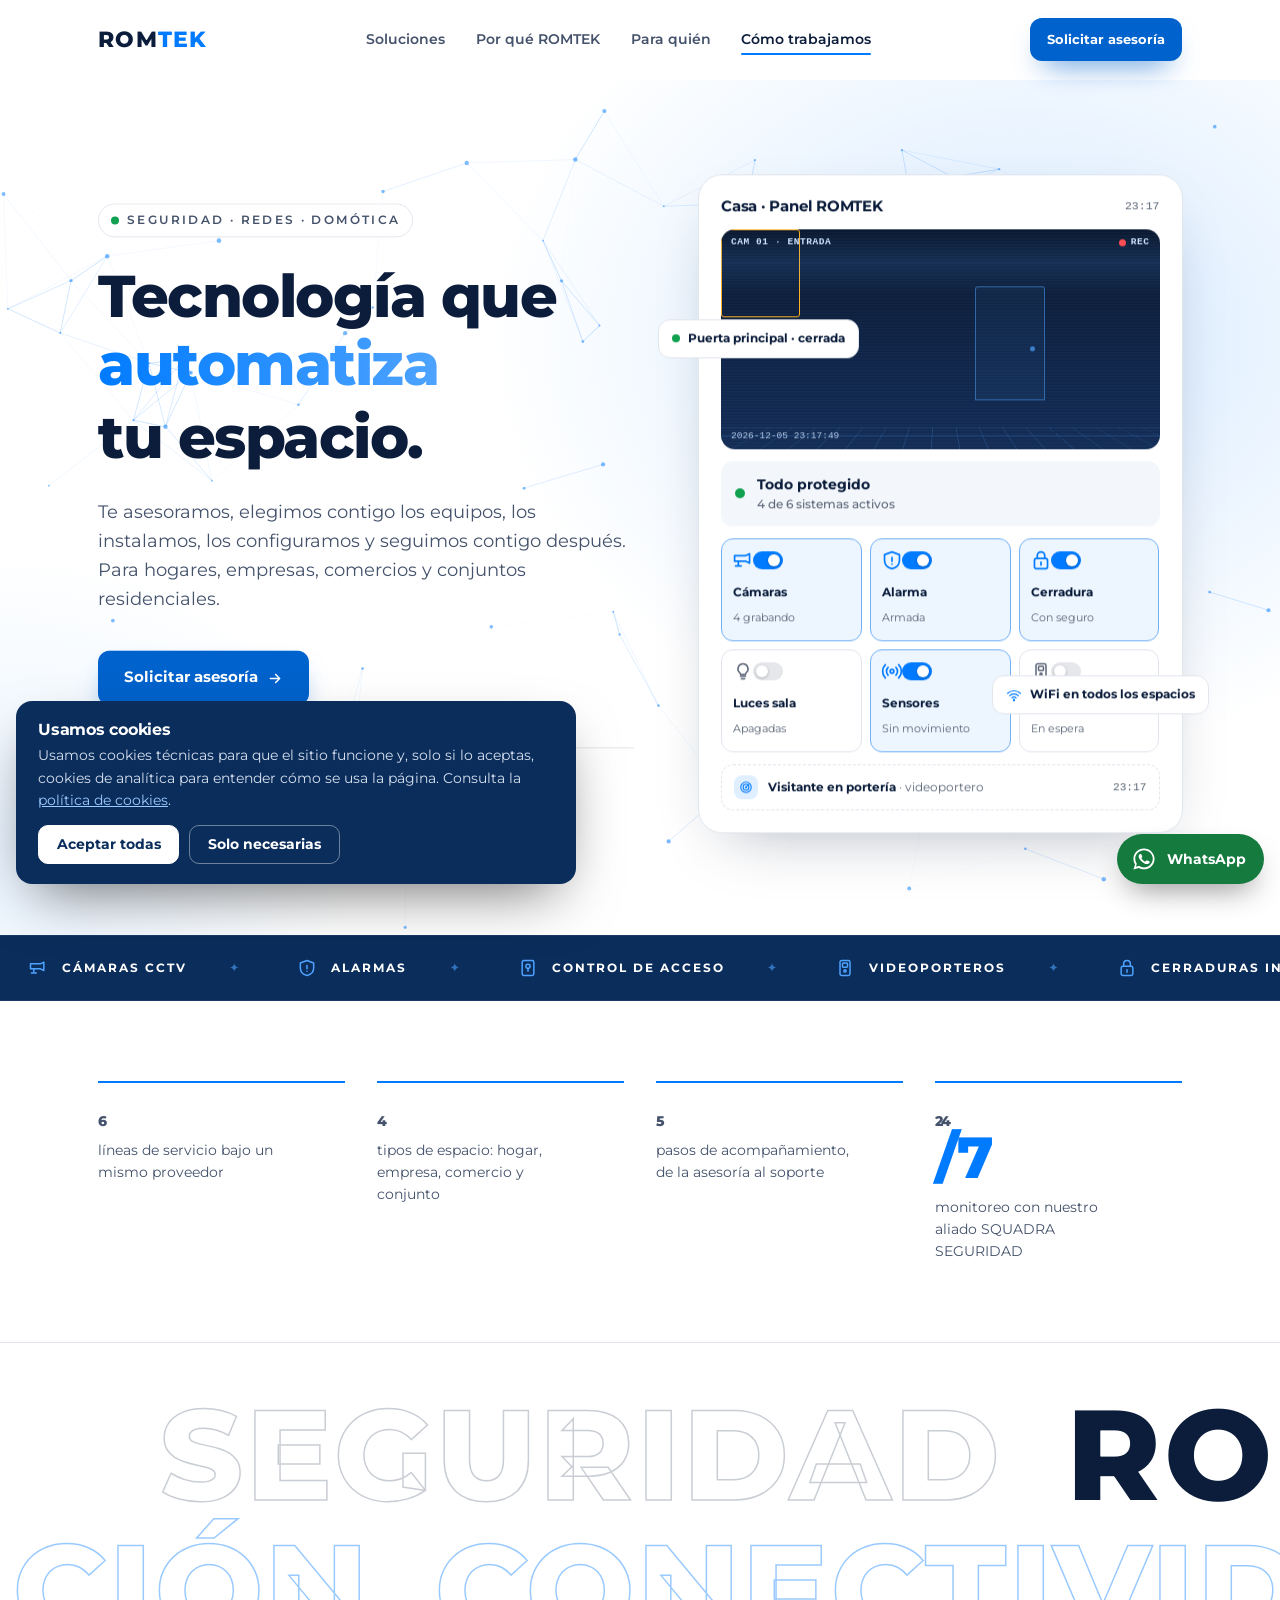
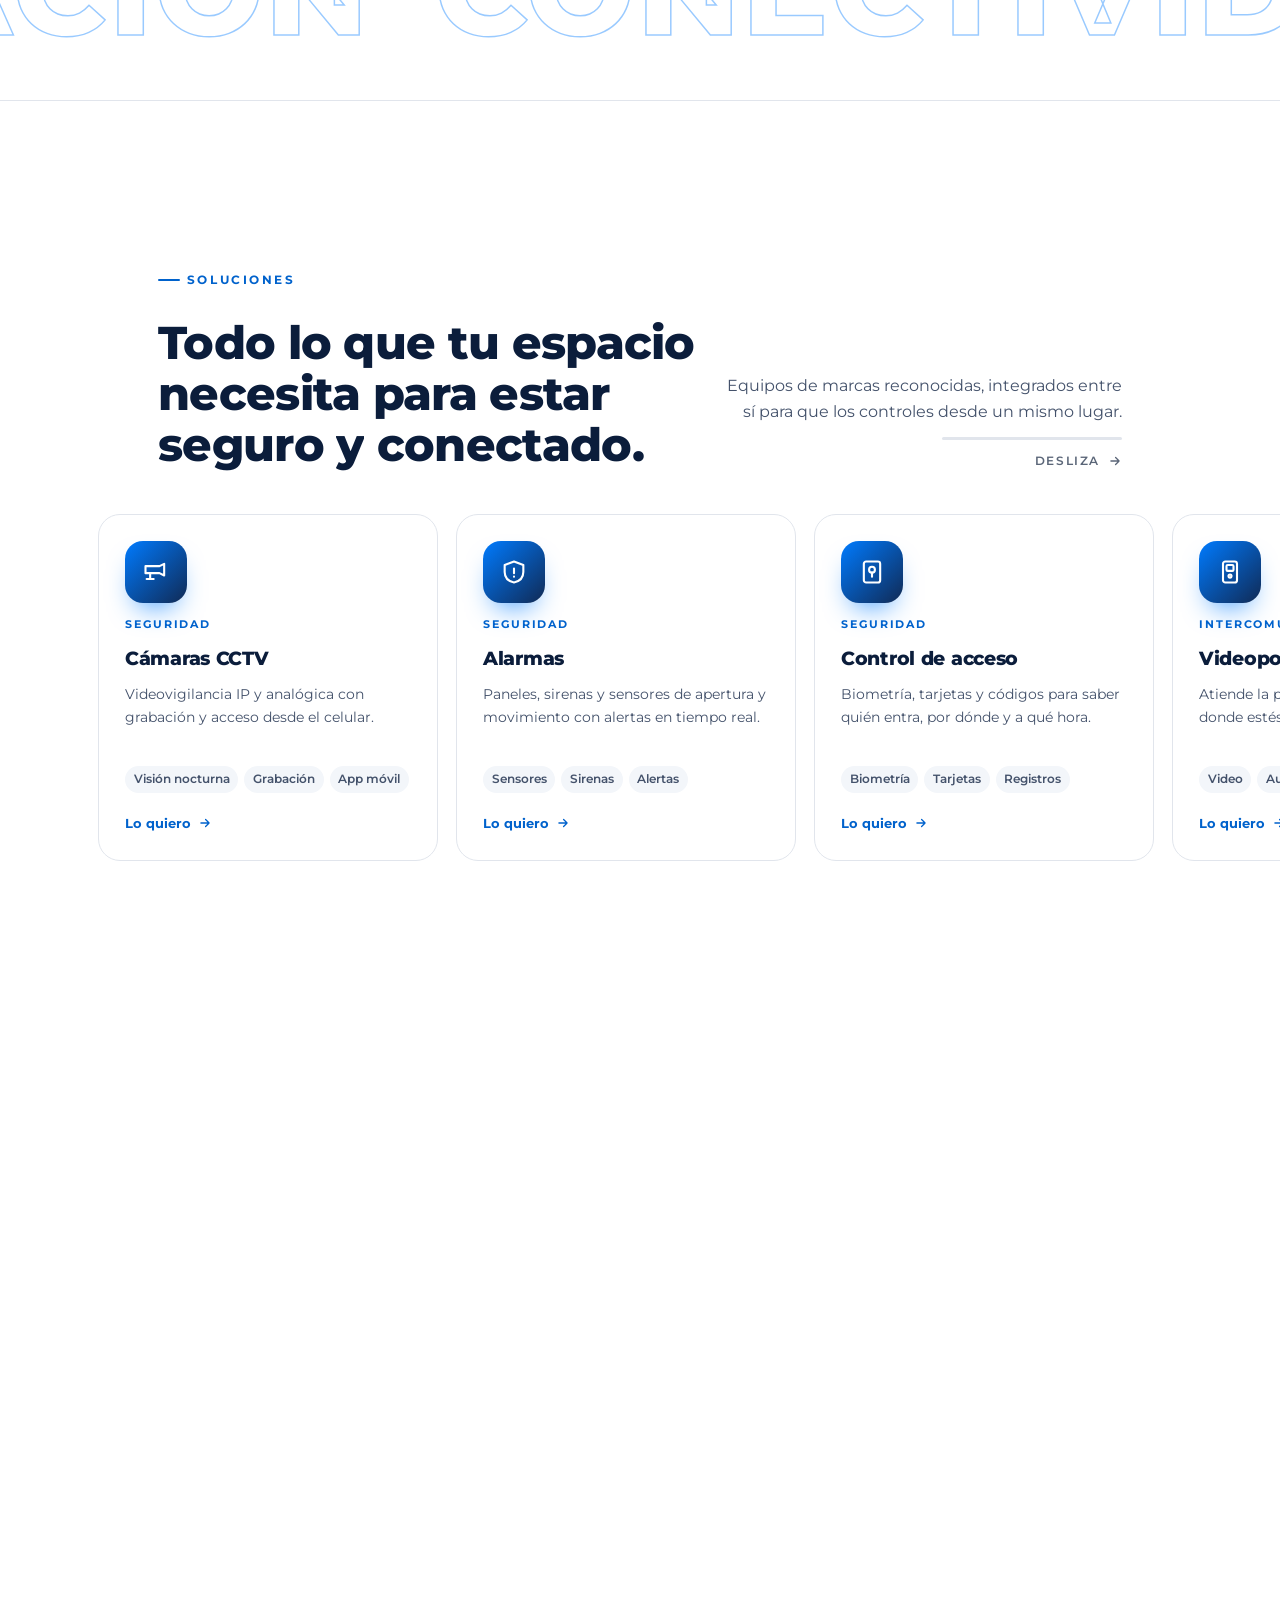
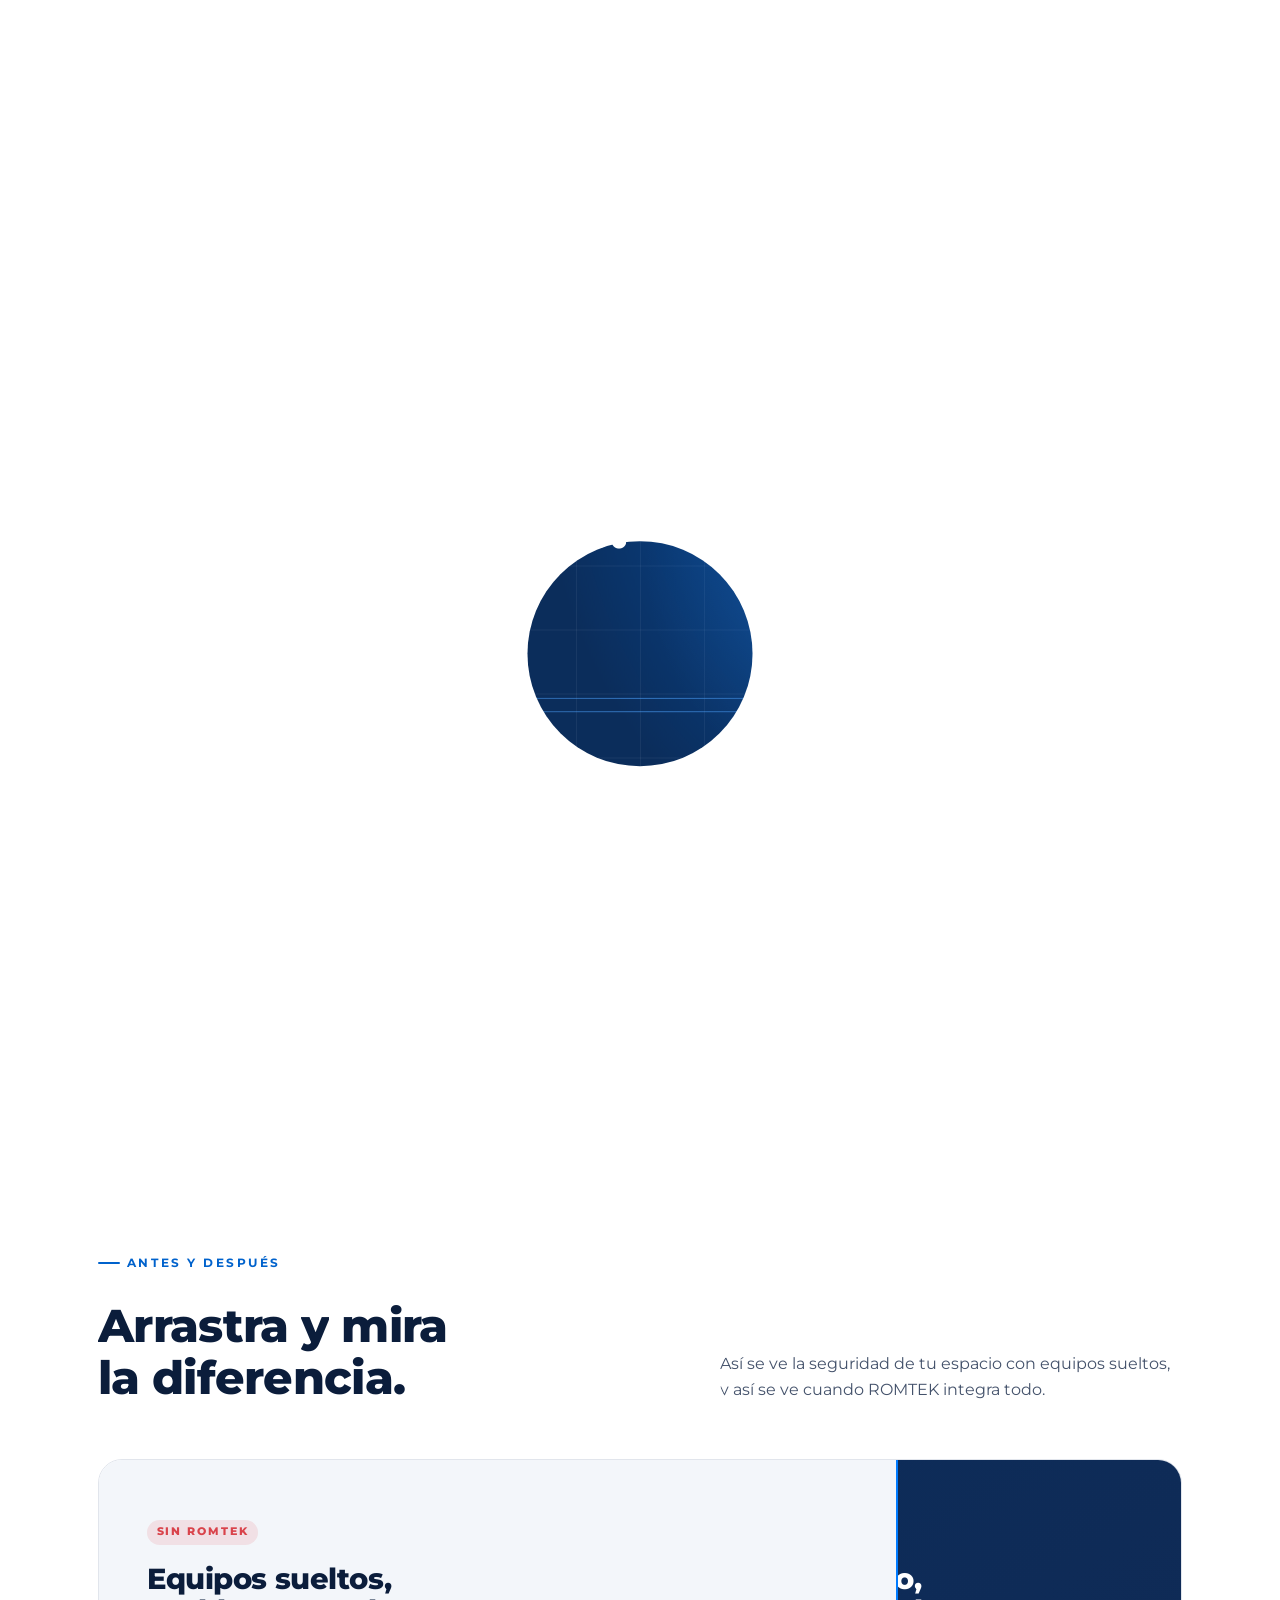
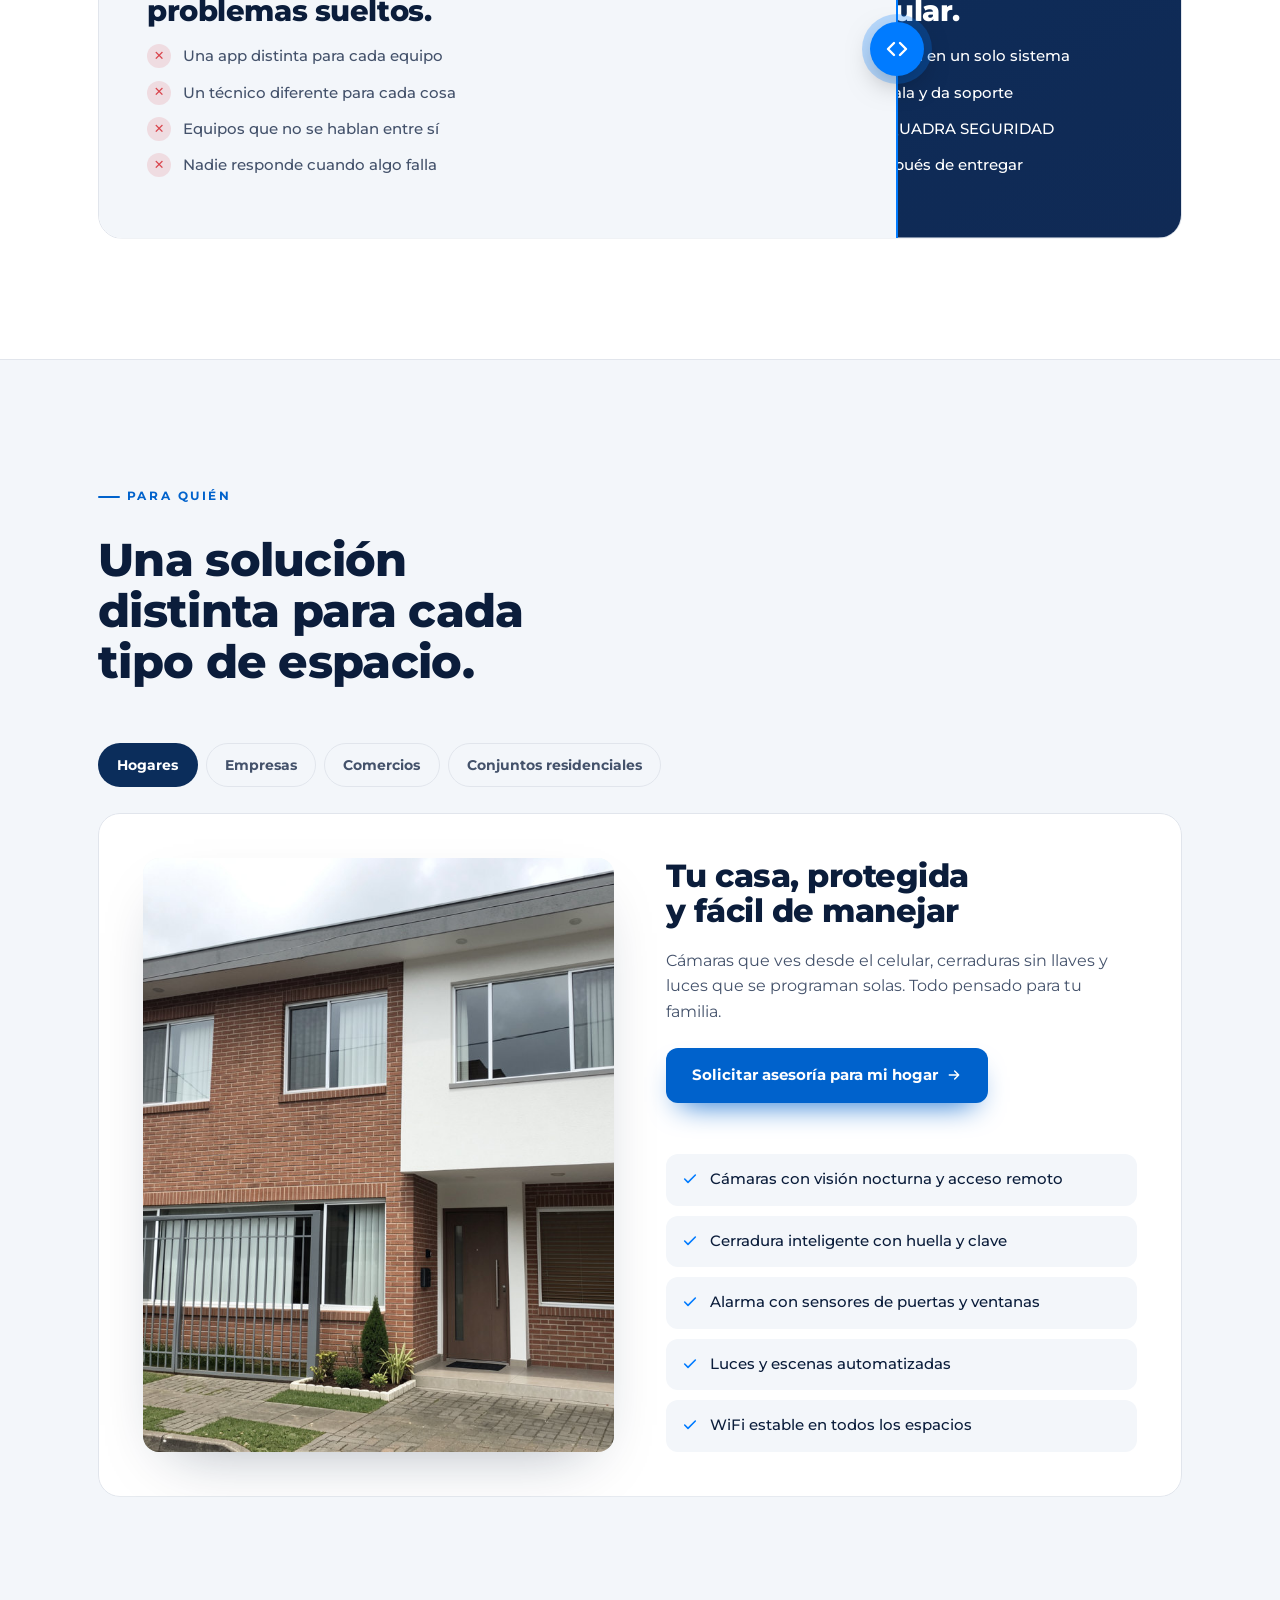
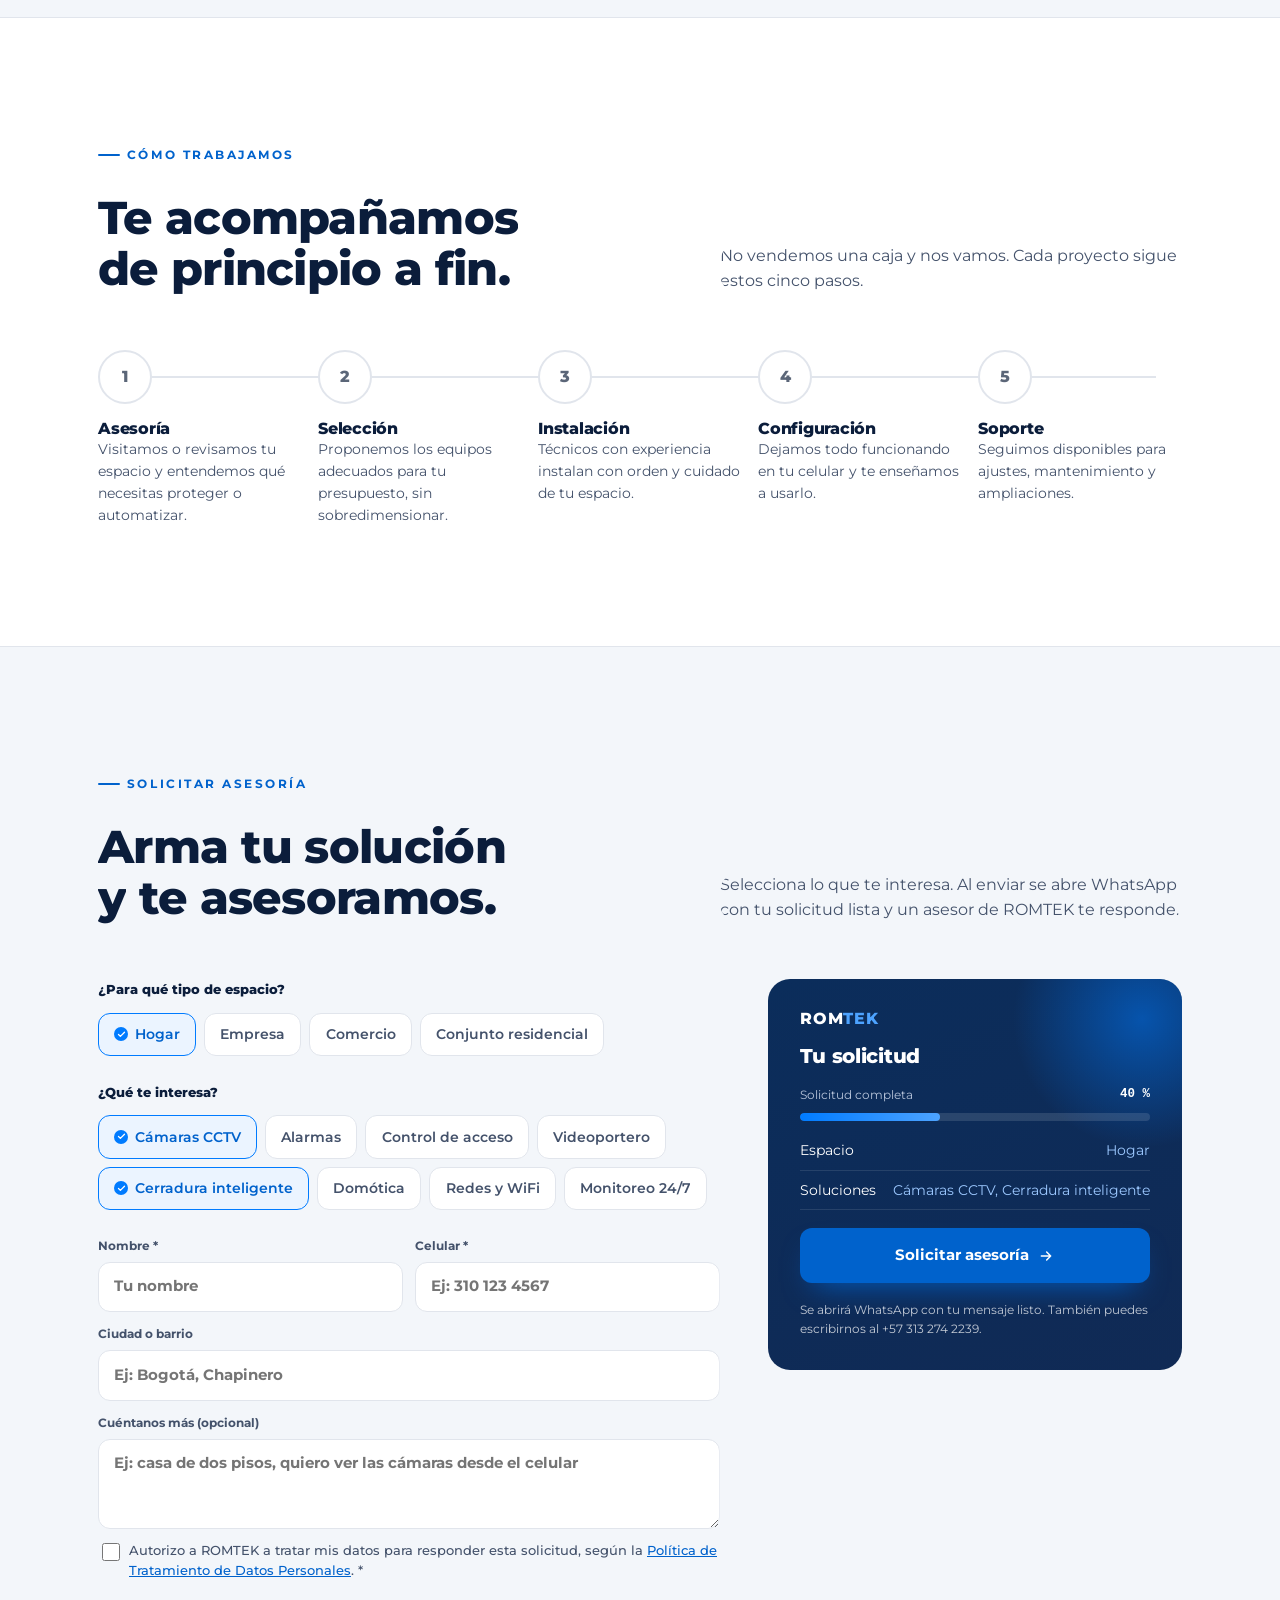
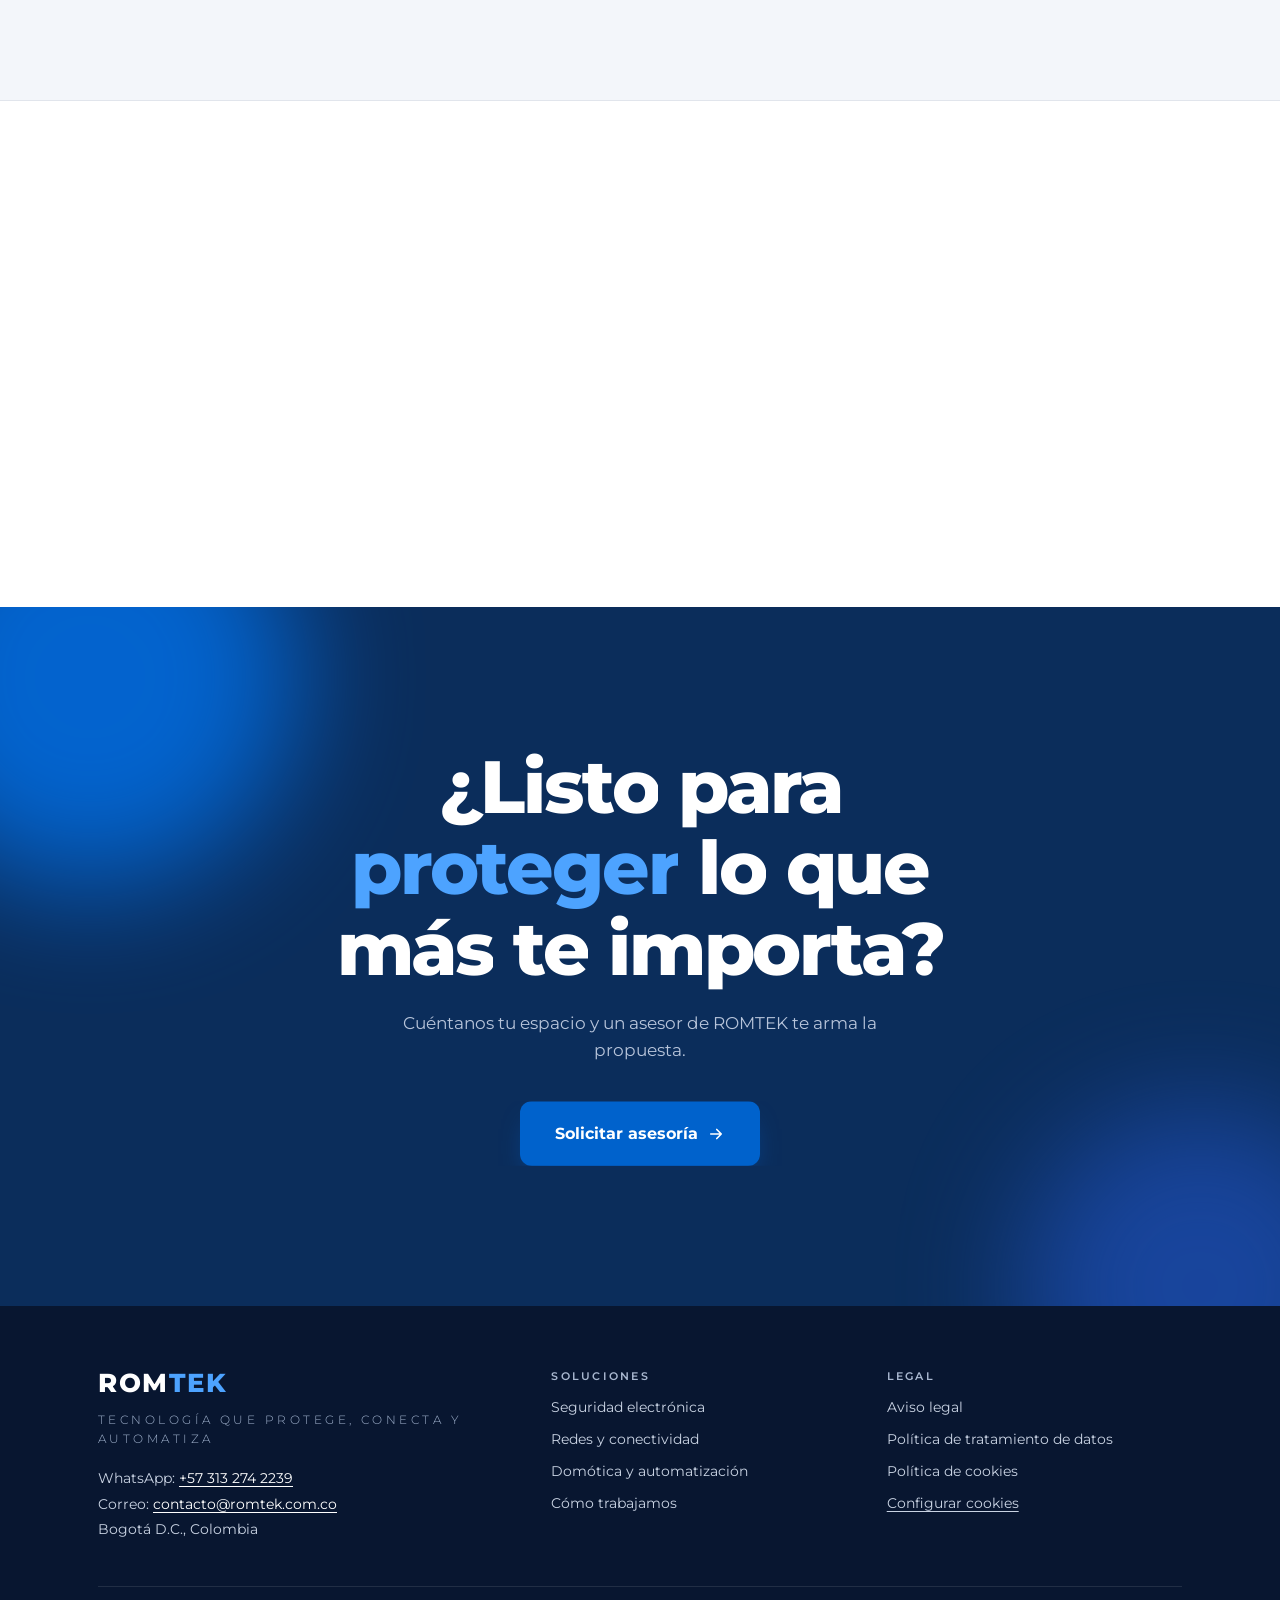
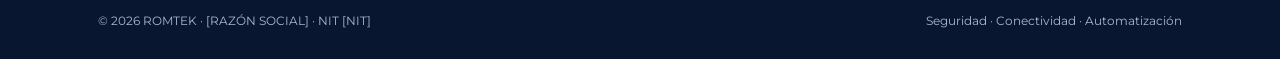
==== romtek-web/index.html @ 0bbd2778 "Corregir foto superpuesta al texto en la seccion Para quien" ====
<!DOCTYPE html>
<html lang="es-CO">
<head>
<meta charset="utf-8">
<meta name="viewport" content="width=device-width, initial-scale=1, viewport-fit=cover">
<title>ROMTEK | Seguridad electrónica, redes y domótica en Bogotá</title>
<meta name="description" content="Cámaras CCTV, alarmas, control de acceso, redes Wi-Fi y domótica para hogares, empresas y conjuntos. Asesoría, instalación y soporte. Solicita tu asesoría.">
<link rel="canonical" href="https://www.romtek.com.co/">
<meta name="robots" content="index, follow, max-image-preview:large">
<meta name="theme-color" content="#0B2D5B">
<meta property="og:type" content="website">
<meta property="og:site_name" content="ROMTEK">
<meta property="og:locale" content="es_CO">
<meta property="og:title" content="ROMTEK | Tecnología que protege y conecta">
<meta property="og:description" content="Seguridad electrónica, redes y domótica para hogares, empresas y conjuntos residenciales. Asesoría, instalación y soporte.">
<meta property="og:url" content="https://www.romtek.com.co/">
<meta property="og:image" content="https://www.romtek.com.co/assets/img/og-image.jpg">
<meta property="og:image:width" content="1200">
<meta property="og:image:height" content="630">
<meta property="og:image:alt" content="Logo de ROMTEK con el lema Tecnología que protege y conecta sobre fondo azul oscuro">
<meta name="twitter:card" content="summary_large_image">
<meta name="twitter:title" content="ROMTEK | Tecnología que protege y conecta">
<meta name="twitter:description" content="Seguridad electrónica, redes y domótica. Asesoría, instalación y soporte.">
<meta name="twitter:image" content="https://www.romtek.com.co/assets/img/og-image.jpg">
<link rel="icon" href="favicon.ico" sizes="32x32">
<link rel="icon" href="assets/img/favicon.svg" type="image/svg+xml">
<link rel="apple-touch-icon" href="assets/img/apple-touch-icon.png">
<link rel="manifest" href="site.webmanifest">
<link rel="preload" href="assets/fonts/montserrat-latin-800-normal.woff2" as="font" type="font/woff2" crossorigin>
<link rel="preload" href="assets/fonts/montserrat-latin-400-normal.woff2" as="font" type="font/woff2" crossorigin>
<link rel="stylesheet" href="assets/site.css">
<script type="application/ld+json">
{
 "@context": "https://schema.org",
 "@graph": [
  {
   "@type": "Organization",
   "@id": "https://www.romtek.com.co/#org",
   "name": "ROMTEK",
   "url": "https://www.romtek.com.co/",
   "logo": "https://www.romtek.com.co/assets/img/icon-512.png",
   "slogan": "Tecnología que protege y conecta",
   "email": "contacto@romtek.com.co",
   "telephone": "+573132742239",
   "sameAs": []
  },
  {
   "@type": "LocalBusiness",
   "@id": "https://www.romtek.com.co/#negocio",
   "name": "ROMTEK",
   "description": "Venta, instalación, configuración y mantenimiento de sistemas de seguridad electrónica, redes y domótica para hogares, comercios, empresas, oficinas y conjuntos residenciales.",
   "url": "https://www.romtek.com.co/",
   "image": "https://www.romtek.com.co/assets/img/og-image.jpg",
   "logo": "https://www.romtek.com.co/assets/img/icon-512.png",
   "telephone": "+573132742239",
   "email": "contacto@romtek.com.co",
   "priceRange": "$$",
   "address": {
    "@type": "PostalAddress",
    "addressLocality": "Bogotá",
    "addressRegion": "Bogotá D.C.",
    "addressCountry": "CO"
   },
   "areaServed": {
    "@type": "City",
    "name": "Bogotá"
   },
   "parentOrganization": {
    "@id": "https://www.romtek.com.co/#org"
   },
   "hasOfferCatalog": {
    "@type": "OfferCatalog",
    "name": "Servicios ROMTEK",
    "itemListElement": [
     {
      "@type": "Offer",
      "itemOffered": {
       "@type": "Service",
       "name": "Cámaras de seguridad CCTV"
      }
     },
     {
      "@type": "Offer",
      "itemOffered": {
       "@type": "Service",
       "name": "Alarmas"
      }
     },
     {
      "@type": "Offer",
      "itemOffered": {
       "@type": "Service",
       "name": "Control de acceso"
      }
     },
     {
      "@type": "Offer",
      "itemOffered": {
       "@type": "Service",
       "name": "Videoporteros y citofonía"
      }
     },
     {
      "@type": "Offer",
      "itemOffered": {
       "@type": "Service",
       "name": "Cerraduras inteligentes"
      }
     },
     {
      "@type": "Offer",
      "itemOffered": {
       "@type": "Service",
       "name": "Redes, cableado estructurado y Wi-Fi"
      }
     },
     {
      "@type": "Offer",
      "itemOffered": {
       "@type": "Service",
       "name": "Domótica y automatización"
      }
     },
     {
      "@type": "Offer",
      "itemOffered": {
       "@type": "Service",
       "name": "Mantenimiento y soporte técnico"
      }
     },
     {
      "@type": "Offer",
      "itemOffered": {
       "@type": "Service",
       "name": "Proyectos de integración"
      }
     },
     {
      "@type": "Offer",
      "itemOffered": {
       "@type": "Service",
       "name": "Monitoreo 24/7 (con SQUADRA SEGURIDAD)"
      }
     }
    ]
   }
  },
  {
   "@type": "WebSite",
   "@id": "https://www.romtek.com.co/#web",
   "url": "https://www.romtek.com.co/",
   "name": "ROMTEK",
   "inLanguage": "es-CO",
   "publisher": {
    "@id": "https://www.romtek.com.co/#org"
   }
  }
 ]
}
</script>
<style>
/* Layout: motion-led landing — dark "control room" moments (intro, cam feed, reveal circle, CTA) punctuating a clean light page */
:root{
  color-scheme:light;
  --navy:#0B2D5B;
  --blue-ui:#0062CC;
  --blue-text:#0062CC;
  --navy-2:#102A55;
  --blue:#007BFF;
  --blue-deep:#0062CC;
  --sky:#4DA3FF;
  --mist:#E5E7EB;
  --bg:#FFFFFF;
  --bg-2:#F3F6FA;
  --surface:#FFFFFF;
  --ink:#0B1D3B;
  --ink-2:#44526B;
  --ink-3:#5B6678;
  --line:#E1E5EC;
  --wordmark:#0B1D3B;
  --on-blue:#FFFFFF;
  --on-navy:#FFFFFF;
  --on-navy-2:#B7C4DA;
  --ok:#12A150;
  --bad:#D9434B;
  --shadow:0 24px 60px -30px rgba(11,29,59,.38);
  --r:16px;
  --maxw:1180px;
  --ease:cubic-bezier(.2,.8,.2,1);
  --spring:cubic-bezier(.34,1.56,.64,1);
  --f-display:'Montserrat',system-ui,-apple-system,'Segoe UI',sans-serif;
  --f-mono:ui-monospace,'SFMono-Regular','Cascadia Mono','Roboto Mono',Menlo,Consolas,monospace;
}
@media (prefers-color-scheme: dark){
  :root:not([data-theme="light"]){
    color-scheme:dark;
    --bg:#06122A; --bg-2:#0A1B3A; --surface:#0E2347;
    --ink:#EEF2F8; --ink-2:#B3BFD3; --ink-3:#7E8CA6;
    --line:#1C3259; --wordmark:#FFFFFF; --blue:#2E91FF; --mist:#22385F; --blue-text:#5AAEFF;
    --shadow:0 24px 60px -30px rgba(0,0,0,.75);
  }
}
:root[data-theme="dark"]{
  color-scheme:dark;
  --bg:#06122A; --bg-2:#0A1B3A; --surface:#0E2347;
  --ink:#EEF2F8; --ink-2:#B3BFD3; --ink-3:#7E8CA6;
  --line:#1C3259; --wordmark:#FFFFFF; --blue:#2E91FF; --mist:#22385F; --blue-text:#5AAEFF;
  --shadow:0 24px 60px -30px rgba(0,0,0,.75);
}
*,*::before,*::after{box-sizing:border-box}
html{scroll-behavior:smooth}
main{overflow-x:clip}
body{margin:0;background:var(--bg);color:var(--ink);font-family:var(--f-display);font-size:16px;line-height:1.6;-webkit-font-smoothing:antialiased;overflow-x:hidden}
h1,h2,h3,h4{margin:0;line-height:1.1;text-wrap:balance;letter-spacing:-.015em}
p{margin:0}
a{color:inherit;text-decoration:none}
button,input,select,textarea{font:inherit;color:inherit}
.wrap{max-width:var(--maxw);margin:0 auto;padding-inline:clamp(16px,5vw,48px)}
.mono{font-family:var(--f-mono);font-variant-numeric:tabular-nums}
.label{display:inline-flex;align-items:center;gap:.6em;font-size:.72rem;font-weight:700;letter-spacing:.22em;text-transform:uppercase;color:var(--blue-text)}
.label::before{content:"";width:22px;height:2px;background:currentColor;border-radius:2px}
a:focus-visible,button:focus-visible,input:focus-visible,select:focus-visible,textarea:focus-visible{outline:2px solid var(--blue);outline-offset:3px;border-radius:6px}

/* ---------- intro curtain ---------- */
.intro{position:fixed;inset:0;z-index:100;background:var(--navy);display:grid;place-items:center;pointer-events:none;animation:introOut .7s var(--ease) .55s forwards}
.intro .wm{font-size:clamp(2.6rem,9vw,5.5rem);color:#fff}
.intro .wm i{font-style:normal;display:inline-block;animation:letterIn .6s var(--spring) both}
.intro .wm b{color:var(--sky)}
.intro .bar{position:absolute;left:50%;top:calc(50% + clamp(40px,7vw,70px));width:min(220px,50vw);height:2px;background:rgba(255,255,255,.12);transform:translateX(-50%);overflow:hidden;border-radius:2px}
.intro .bar::after{content:"";position:absolute;inset:0;background:var(--sky);transform-origin:left;animation:load .5s var(--ease) both}
@keyframes letterIn{from{opacity:0;transform:translateY(60%) scale(.6)}to{opacity:1;transform:none}}
@keyframes load{from{transform:scaleX(0)}to{transform:scaleX(1)}}
@keyframes introOut{to{clip-path:inset(0 0 100% 0)}}
.intro{clip-path:inset(0 0 0 0)}

/* ---------- wordmark ---------- */
.wm{font-weight:800;letter-spacing:.06em;color:var(--wordmark);display:inline-flex;line-height:1}
.wm b{color:var(--blue);font-weight:800}

/* ---------- buttons ---------- */
.btn{position:relative;display:inline-flex;align-items:center;justify-content:center;gap:.6em;padding:1em 1.7em;border-radius:12px;font-weight:700;font-size:.92rem;border:1.5px solid transparent;cursor:pointer;transition:background .25s,border-color .25s,color .25s,box-shadow .3s;white-space:nowrap;overflow:hidden;isolation:isolate}
.btn-primary{background:var(--blue-ui);color:#fff;box-shadow:0 14px 30px -14px var(--blue-ui)}
.btn-primary::after{content:"";position:absolute;inset:-2px;z-index:-1;background:linear-gradient(115deg,transparent 30%,rgba(255,255,255,.45) 50%,transparent 70%);transform:translateX(-120%);animation:shine 3.6s var(--ease) 2s infinite}
.btn-primary:hover{background:#0052AD;box-shadow:0 20px 40px -14px var(--blue-ui)}
.btn-line{border-color:var(--line);color:var(--ink);background:var(--surface)}
.btn-line:hover{border-color:var(--blue);color:var(--blue)}
.btn svg{transition:transform .3s var(--ease)}
.btn:hover svg{transform:translateX(4px)}
@keyframes shine{0%{transform:translateX(-120%)}35%,100%{transform:translateX(120%)}}
.mag{transition:transform .35s var(--ease),background .25s,border-color .25s,color .25s,box-shadow .3s}

/* ---------- nav ---------- */
.progress{position:fixed;top:0;left:0;height:3px;width:100%;background:linear-gradient(90deg,var(--blue),var(--sky));transform-origin:left;transform:scaleX(0);z-index:60}
.nav{position:sticky;top:env(safe-area-inset-top,0px);z-index:50;background:color-mix(in srgb,var(--bg) 82%,transparent);backdrop-filter:blur(16px);-webkit-backdrop-filter:blur(16px);border-bottom:1px solid transparent;transition:border-color .3s,background .3s}
.nav.scrolled{border-bottom-color:var(--line)}
.nav .wrap{display:flex;align-items:center;justify-content:space-between;gap:20px;padding-block:18px;transition:padding .3s var(--ease)}
.nav.scrolled .wrap{padding-block:11px}
.nav .wm{font-size:1.35rem}
.nav ul{display:flex;gap:6px;list-style:none;margin:0;padding:0}
.nav ul a{position:relative;display:block;padding:.45em .9em;font-size:.86rem;font-weight:600;color:var(--ink-2);transition:color .2s}
.nav ul a::after{content:"";position:absolute;left:.9em;right:.9em;bottom:.15em;height:2px;border-radius:2px;background:var(--blue);transform:scaleX(0);transform-origin:left;transition:transform .35s var(--ease)}
.nav ul a:hover,.nav ul a.on{color:var(--ink)}
.nav ul a:hover::after,.nav ul a.on::after{transform:scaleX(1)}
.nav .btn{padding:.72em 1.2em;font-size:.84rem}

/* ---------- hero ---------- */
.hero{position:relative;padding-block:clamp(48px,8vw,100px) clamp(56px,8vw,96px);overflow:hidden;isolation:isolate}
.hero canvas{position:absolute;inset:0;width:100%;height:100%;z-index:-1;pointer-events:none}
.hero::after{content:"";position:absolute;inset:0;z-index:-1;background:radial-gradient(60% 70% at 80% 30%,color-mix(in srgb,var(--blue) 16%,transparent),transparent 70%),radial-gradient(40% 50% at 0% 90%,color-mix(in srgb,var(--sky) 12%,transparent),transparent 70%);pointer-events:none}
.hero .wrap{position:relative;display:grid;grid-template-columns:1.05fr .95fr;gap:clamp(32px,5vw,72px);align-items:center}
.hero-copy{min-width:0}
.hero .tag{display:inline-flex;align-items:center;gap:.7em;font-weight:600;font-size:.74rem;letter-spacing:.2em;text-transform:uppercase;color:var(--ink-2);padding:.55em 1em;border:1px solid var(--line);border-radius:99px;background:color-mix(in srgb,var(--surface) 70%,transparent)}
.hero .tag .live{width:8px;height:8px;border-radius:50%;background:var(--ok);box-shadow:0 0 0 0 color-mix(in srgb,var(--ok) 60%,transparent);animation:ping 1.8s infinite}
@keyframes ping{0%{box-shadow:0 0 0 0 color-mix(in srgb,var(--ok) 55%,transparent)}80%,100%{box-shadow:0 0 0 10px transparent}}
.hero h1{font-size:clamp(2.4rem,4.6vw,3.7rem);font-weight:900;margin-block:.45em .4em;letter-spacing:-.025em}
.hero h1 .ln{display:block;overflow:hidden;padding-bottom:.06em}
.hero h1 .ln > span{display:inline-block;animation:rise 1s var(--ease) both}
.hero h1 .ln:nth-child(1) > span{animation-delay:.65s}
.hero h1 .ln:nth-child(2) > span{animation-delay:.77s}
.hero h1 .ln:nth-child(3) > span{animation-delay:.89s}
.rot{display:inline-grid!important;overflow:hidden;vertical-align:bottom;padding-bottom:.08em}
.rot > span{grid-area:1/1;transform:translateY(110%);transition:transform .75s var(--ease);background:linear-gradient(90deg,var(--blue),var(--sky),var(--blue));background-size:200% 100%;-webkit-background-clip:text;background-clip:text;color:transparent;animation:grad 4s linear infinite}
.rot > span.on{transform:none}
.rot > span.out{transform:translateY(-110%)}
.rot > span.reset{transition:none}
@keyframes grad{to{background-position:-200% 0}}
.lede{font-size:clamp(1rem,1.5vw,1.14rem);color:var(--ink-2);max-width:48ch;margin-bottom:2em}
.actions{display:flex;flex-wrap:wrap;gap:12px}
.facts{display:flex;flex-wrap:wrap;gap:clamp(20px,3.5vw,44px);margin-top:2.6em;padding-top:1.6em;border-top:1px solid var(--line)}
.facts div{display:flex;flex-direction:column;gap:2px}
.facts strong{font-size:1.02rem;font-weight:700}
.facts span{font-size:.78rem;color:var(--ink-3)}
.hero .tag,.hero .lede,.hero .actions,.hero .facts{animation:fade 1s var(--ease) both}
.hero .tag{animation-delay:.55s}.hero .lede{animation-delay:1s}.hero .actions{animation-delay:1.1s}.hero .facts{animation-delay:1.2s}
@keyframes rise{from{transform:translateY(105%)}to{transform:none}}
@keyframes fade{from{opacity:0;transform:translateY(16px)}to{opacity:1;transform:none}}

/* ---------- control panel ---------- */
.panel-wrap{position:relative;perspective:1200px;animation:panelIn 1.1s var(--ease) .85s both;min-width:0}
@keyframes panelIn{from{opacity:0;transform:translateY(40px) rotateX(14deg) scale(.96)}to{opacity:1;transform:none}}
.panel{background:var(--surface);border:1px solid var(--line);border-radius:24px;box-shadow:var(--shadow);padding:clamp(16px,2.2vw,22px);transform-style:preserve-3d;transition:transform .2s linear}
.panel-head{display:flex;justify-content:space-between;align-items:center;margin-bottom:14px;gap:12px}
.panel-head h3{font-size:.92rem;font-weight:700}
.panel-head .mono{font-size:.72rem;color:var(--ink-3)}
.cam{position:relative;aspect-ratio:16/8;max-width:100%;border-radius:14px;overflow:hidden;background:linear-gradient(180deg,#0A1830 0%,#0F2447 55%,#132d57 100%);margin-bottom:12px;isolation:isolate}
.cam .floor{position:absolute;left:-30%;right:-30%;bottom:-10%;height:62%;background-image:linear-gradient(rgba(77,163,255,.22) 1px,transparent 1px),linear-gradient(90deg,rgba(77,163,255,.22) 1px,transparent 1px);background-size:34px 34px;transform:perspective(260px) rotateX(62deg);transform-origin:bottom;animation:floor 6s linear infinite}
@keyframes floor{to{background-position:0 34px}}
.cam .door{position:absolute;left:58%;bottom:22%;width:16%;height:52%;border:1.5px solid rgba(77,163,255,.5);border-radius:3px 3px 0 0;background:rgba(77,163,255,.06)}
.cam .door::after{content:"";position:absolute;right:14%;top:52%;width:5px;height:5px;border-radius:50%;background:rgba(77,163,255,.7)}
.cam .scan{position:absolute;inset:0;background:repeating-linear-gradient(0deg,rgba(255,255,255,.035) 0 1px,transparent 1px 3px);pointer-events:none}
.cam .sweep{position:absolute;left:0;right:0;height:30%;background:linear-gradient(180deg,transparent,rgba(77,163,255,.14),transparent);animation:sweep 3.2s linear infinite}
@keyframes sweep{from{top:-30%}to{top:100%}}
.cam .box{position:absolute;width:18%;height:40%;border:1.5px solid #FFB020;border-radius:3px;animation:roam 9s var(--ease) infinite}
.cam .box::before{content:"MOVIMIENTO";position:absolute;left:-1.5px;top:-17px;font:700 8px/1 var(--f-mono);letter-spacing:.08em;color:#0B1D3B;background:#FFB020;padding:3px 4px;border-radius:2px;white-space:nowrap}
@keyframes roam{0%{left:14%;top:34%;opacity:0}8%{opacity:1}40%{left:34%;top:30%}60%{left:52%;top:36%;opacity:1}72%,100%{left:58%;top:32%;opacity:0}}
.cam .hud{position:absolute;inset:8px 10px auto 10px;display:flex;justify-content:space-between;font:600 9.5px/1 var(--f-mono);letter-spacing:.06em;color:#CFE3FF}
.cam .rec{display:inline-flex;align-items:center;gap:5px}
.cam .rec::before{content:"";width:7px;height:7px;border-radius:50%;background:#FF4D55;animation:blink 1.1s steps(2) infinite}
@keyframes blink{50%{opacity:0}}
.cam .ts{position:absolute;left:10px;bottom:8px;font:500 9.5px/1 var(--f-mono);color:#CFE3FF;opacity:.85}
.status{display:flex;align-items:center;gap:12px;padding:12px 14px;border-radius:12px;background:var(--bg-2);margin-bottom:12px}
.status .dot{width:10px;height:10px;border-radius:50%;background:var(--ok);flex:none;animation:ping 1.8s infinite;transition:background .3s}
.status.warn .dot{background:var(--bad);animation:none;box-shadow:0 0 0 5px color-mix(in srgb,var(--bad) 20%,transparent)}
.status p{font-size:.86rem;font-weight:700}
.status small{display:block;font-size:.74rem;color:var(--ink-3);font-weight:500}
.devices{display:grid;grid-template-columns:repeat(3,1fr);gap:8px}
.dev{display:flex;flex-direction:column;gap:8px;padding:11px;border:1px solid var(--line);border-radius:12px;background:var(--surface);cursor:pointer;text-align:left;transition:border-color .25s,background .25s,transform .25s var(--spring)}
.dev:hover{border-color:var(--blue);transform:translateY(-2px)}
.dev:active{transform:scale(.96)}
.dev .top{display:flex;justify-content:space-between;align-items:center}
.dev svg{color:var(--ink-3);transition:color .25s,transform .4s var(--spring)}
.dev .name{font-size:.78rem;font-weight:700;line-height:1.2}
.dev .state{font-size:.68rem;color:var(--ink-3)}
.sw{width:30px;height:18px;border-radius:99px;background:var(--mist);position:relative;flex:none;transition:background .25s}
.sw::after{content:"";position:absolute;top:3px;left:3px;width:12px;height:12px;border-radius:50%;background:#fff;box-shadow:0 1px 3px rgba(0,0,0,.25);transition:transform .3s var(--spring)}
.dev[aria-pressed="true"]{border-color:color-mix(in srgb,var(--blue) 50%,var(--line));background:color-mix(in srgb,var(--blue) 7%,var(--surface))}
.dev[aria-pressed="true"] svg{color:var(--blue);transform:scale(1.12)}
.dev[aria-pressed="true"] .sw{background:var(--blue)}
.dev[aria-pressed="true"] .sw::after{transform:translateX(12px)}
.feed{margin-top:12px;display:flex;align-items:center;gap:10px;padding:10px 12px;border-radius:12px;border:1px dashed var(--line);font-size:.78rem;min-height:42px;overflow:hidden}
.feed .ic{flex:none;width:24px;height:24px;border-radius:8px;display:grid;place-items:center;background:color-mix(in srgb,var(--blue) 12%,transparent);color:var(--blue)}
.feed .msg{min-width:0;flex:1;white-space:nowrap;overflow:hidden;text-overflow:ellipsis}
.feed .msg b{font-weight:700}
.feed .msg span{color:var(--ink-3)}
.feed .msg.swap{animation:feedIn .55s var(--ease)}
@keyframes feedIn{from{opacity:0;transform:translateY(100%)}to{opacity:1;transform:none}}
.feed time{flex:none;font:500 .7rem var(--f-mono);color:var(--ink-3)}
.chipf{position:absolute;z-index:3;display:flex;align-items:center;gap:8px;background:var(--surface);border:1px solid var(--line);box-shadow:var(--shadow);border-radius:12px;padding:9px 13px;font-size:.74rem;font-weight:700;white-space:nowrap;pointer-events:none;animation:bob 5s ease-in-out infinite}
.chipf svg{color:var(--blue)}
.chipf .d{width:8px;height:8px;border-radius:50%;background:var(--ok)}
.chipf.c1{left:-40px;top:22%}
.chipf.c2{right:-26px;bottom:18%;animation-delay:-2.5s}
@keyframes bob{50%{transform:translateY(-10px)}}

/* ---------- ticker ---------- */
.ticker{background:var(--navy);color:var(--on-navy);overflow:hidden;border-block:1px solid rgba(255,255,255,.06)}
.ticker .run{display:flex;width:max-content;animation:tick 32s linear infinite}
.ticker:hover .run{animation-play-state:paused}
.ticker ul{display:flex;list-style:none;margin:0;padding:0}
.ticker li{display:flex;align-items:center;gap:14px;padding:22px 28px;font-size:.78rem;font-weight:700;letter-spacing:.16em;text-transform:uppercase;white-space:nowrap}
.ticker li svg{color:var(--sky)}
.ticker li::after{content:"✦";margin-left:28px;color:var(--sky);opacity:.6}
@keyframes tick{to{transform:translateX(-50%)}}

/* ---------- stats ---------- */
.stats{padding-block:clamp(48px,7vw,80px)}
.stats .wrap{display:grid;grid-template-columns:repeat(4,1fr);gap:clamp(16px,3vw,32px)}
.stat{position:relative;padding:22px 0 0;border-top:2px solid var(--line)}
.stat::before{content:"";position:absolute;left:0;top:-2px;height:2px;width:100%;background:var(--blue);transform-origin:left;transform:scaleX(var(--fill,1));transition:transform 1.4s var(--ease)}
.stat strong{display:block;font-size:clamp(2.4rem,5vw,3.6rem);font-weight:900;line-height:1;letter-spacing:-.03em}
.stat strong em{font-style:normal;color:var(--blue)}
.stat span{display:block;margin-top:10px;font-size:.86rem;color:var(--ink-2);max-width:22ch}

/* ---------- outline marquee ---------- */
.marquee{overflow:hidden;padding-block:clamp(20px,4vw,44px);border-block:1px solid var(--line);background:var(--bg)}
.marquee .row{display:flex;gap:.5em;white-space:nowrap;font-weight:900;font-size:clamp(3rem,10vw,8.5rem);line-height:1.05;letter-spacing:.02em;will-change:transform}
.marquee .row span{color:transparent;-webkit-text-stroke:1.5px color-mix(in srgb,var(--ink) 22%,transparent);transition:color .4s}
.marquee .row span:hover{color:color-mix(in srgb,var(--blue) 80%,transparent);-webkit-text-stroke-color:transparent}
.marquee .row span.f{color:var(--wordmark);-webkit-text-stroke:0}
.marquee .row span.f b{color:var(--blue)}
.marquee .row.r2 span{-webkit-text-stroke-color:color-mix(in srgb,var(--blue) 40%,transparent)}

/* ---------- sections ---------- */
.sec{padding-block:clamp(72px,10vw,120px);position:relative}
.sec.alt{background:var(--bg-2);border-block:1px solid var(--line)}
.head{display:flex;justify-content:space-between;align-items:flex-end;gap:28px;flex-wrap:wrap;margin-bottom:clamp(32px,5vw,56px)}
.head > div{min-width:0}
.head h2{font-size:clamp(1.9rem,3.8vw,2.9rem);font-weight:800;max-width:18ch;margin-top:.6em}
.head p{max-width:42ch;color:var(--ink-2)}

/* split words */
.w{display:inline-block;overflow:hidden;vertical-align:top;padding-bottom:.08em;margin-bottom:-.08em}
.w > span{display:inline-block;transition:transform .9s var(--ease),opacity .9s var(--ease);transition-delay:calc(var(--i,0) * 55ms)}
.split.armed .w > span{transform:translateY(110%) rotate(8deg);opacity:0}
.split.armed.in .w > span{transform:none;opacity:1}

/* generic reveal */
.rv{transition:opacity .9s var(--ease),transform .9s var(--ease),clip-path 1.1s var(--ease),filter .9s var(--ease);transition-delay:var(--d,0s)}
.rv.armed{opacity:0;transform:translateY(40px)}
.rv.armed[data-rv="left"]{transform:translateX(-60px)}
.rv.armed[data-rv="right"]{transform:translateX(60px)}
.rv.armed[data-rv="zoom"]{transform:scale(.88);filter:blur(8px)}
.rv.armed[data-rv="clip"]{opacity:1;transform:none;clip-path:inset(0 0 100% 0 round 20px)}
.rv.armed.in{opacity:1;transform:none;filter:none;clip-path:inset(0 0 0 0 round 20px)}

/* ---------- horizontal services ---------- */
.hs{position:relative;background:var(--bg)}
.hs-sticky{padding-block:clamp(72px,10vw,110px)}
.hs-head{display:flex;justify-content:space-between;align-items:flex-end;gap:24px;flex-wrap:wrap;margin-bottom:clamp(28px,4vw,44px)}
.hs-head > div{min-width:0}
.hs-head h2{font-size:clamp(1.9rem,3.8vw,2.9rem);font-weight:800;max-width:17ch;margin-top:.6em}
.hs-meta{display:flex;flex-direction:column;gap:12px;align-items:flex-end}
.hs-meta p{max-width:36ch;color:var(--ink-2);text-align:right}
.hs-bar{width:180px;height:3px;border-radius:3px;background:var(--line);overflow:hidden}
.hs-bar i{display:block;height:100%;background:linear-gradient(90deg,var(--blue),var(--sky));transform-origin:left;transform:scaleX(var(--p,0))}
.hs-hint{font-size:.72rem;font-weight:600;letter-spacing:.14em;text-transform:uppercase;color:var(--ink-3);display:flex;align-items:center;gap:8px}
.hs-hint svg{animation:nudge 1.6s var(--ease) infinite}
@keyframes nudge{50%{transform:translateX(6px)}}
.hs-track{display:flex;gap:18px;overflow-x:auto;scroll-snap-type:x mandatory;padding-inline:max(clamp(16px,5vw,48px),calc((100% - var(--maxw))/2 + clamp(16px,5vw,48px)));padding-bottom:18px;scrollbar-width:thin}
.hs.hs-pin .hs-sticky{position:sticky;top:0;height:100vh;display:flex;flex-direction:column;justify-content:center;overflow:hidden;padding-block:80px 40px}
.hs.hs-pin .hs-track{overflow:visible;scroll-snap-type:none;will-change:transform}
.hcard{position:relative;flex:none;width:clamp(270px,28vw,340px);scroll-snap-align:start;background:var(--surface);border:1px solid var(--line);border-radius:22px;padding:26px;display:flex;flex-direction:column;gap:14px;overflow:hidden;isolation:isolate;transition:transform .45s var(--ease),border-color .3s,box-shadow .45s var(--ease)}
.hcard::before{content:"";position:absolute;inset:0;z-index:-1;background:radial-gradient(260px circle at var(--mx,50%) var(--my,0%),color-mix(in srgb,var(--blue) 16%,transparent),transparent 70%);opacity:0;transition:opacity .35s}
.hcard:hover{transform:translateY(-8px);border-color:color-mix(in srgb,var(--blue) 45%,var(--line));box-shadow:var(--shadow)}
.hcard:hover::before{opacity:1}
.hcard .ic{position:relative;width:62px;height:62px;border-radius:18px;display:grid;place-items:center;color:#fff;background:linear-gradient(135deg,var(--blue),var(--navy-2));box-shadow:0 14px 30px -14px var(--blue)}
.hcard .ic::after{content:"";position:absolute;inset:-6px;border-radius:22px;border:1.5px dashed color-mix(in srgb,var(--blue) 45%,transparent);animation:spin 14s linear infinite;opacity:0;transition:opacity .3s}
.hcard:hover .ic::after{opacity:1}
@keyframes spin{to{transform:rotate(360deg)}}
.hcard .grp{font-size:.66rem;font-weight:700;letter-spacing:.18em;text-transform:uppercase;color:var(--blue-text)}
.hcard h3{font-size:1.2rem;font-weight:800}
.hcard p{font-size:.9rem;color:var(--ink-2);flex:1}
.hcard ul{list-style:none;margin:0;padding:0;display:flex;flex-wrap:wrap;gap:6px}
.hcard li{font-size:.72rem;font-weight:600;padding:.35em .75em;border-radius:99px;background:var(--bg-2);color:var(--ink-2)}
.hcard .want{margin-top:6px;align-self:flex-start;display:inline-flex;align-items:center;gap:.5em;font-size:.84rem;font-weight:700;color:var(--blue-text);background:none;border:0;padding:0;cursor:pointer}
.hcard .want svg{transition:transform .3s var(--ease)}
.hcard .want:hover svg{transform:translateX(5px)}
.hcard.final{background:linear-gradient(150deg,var(--navy),var(--navy-2));color:var(--on-navy);border-color:transparent;justify-content:center}
.hcard.final p{color:var(--on-navy-2)}
.hcard.final h3{font-size:1.5rem}

/* ---------- depth / circle reveal ---------- */
.depth{position:relative;overflow:hidden;background:var(--navy);color:var(--on-navy);padding-block:clamp(100px,15vw,180px);isolation:isolate;clip-path:circle(var(--c,150%) at 50% 50%)}
.depth .layer{position:absolute;inset:-20% 0;pointer-events:none;z-index:-1}
.depth .grid{background-image:linear-gradient(rgba(255,255,255,.06) 1px,transparent 1px),linear-gradient(90deg,rgba(255,255,255,.06) 1px,transparent 1px);background-size:64px 64px}
.depth .glow{background:radial-gradient(40% 50% at 70% 40%,rgba(0,123,255,.5),transparent 70%),radial-gradient(30% 40% at 15% 80%,rgba(0,123,255,.28),transparent 70%)}
.depth .spot{position:absolute;inset:0;z-index:-1;pointer-events:none;background:radial-gradient(360px circle at var(--sx,70%) var(--sy,40%),rgba(77,163,255,.22),transparent 70%)}
.depth .beam{position:absolute;left:0;right:0;height:1px;background:linear-gradient(90deg,transparent,var(--sky),transparent);opacity:.6}
.depth .icons{position:absolute;inset:0;z-index:-1;pointer-events:none}
.depth .icons svg{position:absolute;color:rgba(77,163,255,.5)}
.depth .wrap{position:relative}
.depth .label{color:var(--sky)}
.depth h2{font-size:clamp(2rem,5vw,4rem);font-weight:900;max-width:16ch;margin-top:.5em;letter-spacing:-.025em}
.depth h2 em{font-style:normal;background:linear-gradient(90deg,var(--sky),#9CCBFF,var(--sky));background-size:200% 100%;-webkit-background-clip:text;background-clip:text;color:transparent;animation:grad 5s linear infinite}
.depth p{margin-top:1.2em;max-width:52ch;color:var(--on-navy-2);font-size:1.06rem}
.depth .nums{display:flex;flex-wrap:wrap;gap:clamp(24px,5vw,64px);margin-top:3em}
.depth .nums div{display:flex;flex-direction:column;gap:4px;border-left:2px solid var(--sky);padding-left:16px}
.depth .nums strong{font-size:1.1rem}
.depth .nums span{font-size:.8rem;color:#8FA2C2}

/* ---------- before / after ---------- */
.ba{position:relative;border-radius:24px;overflow:hidden;border:1px solid var(--line);min-height:380px;--pos:50%;user-select:none;touch-action:pan-y}
.ba-side{position:absolute;inset:0;display:grid;grid-template-columns:1fr 1fr}
.ba-sin{background:var(--bg-2)}
.ba-con{background:linear-gradient(150deg,var(--navy),var(--navy-2));color:var(--on-navy);clip-path:inset(0 0 0 var(--pos))}
.ba-col{padding:clamp(24px,4vw,48px);display:flex;flex-direction:column;gap:18px;justify-content:center;min-width:0}
.ba-col h3{font-size:clamp(1.3rem,2.4vw,1.8rem);font-weight:800}
.ba-col ul{list-style:none;margin:0;padding:0;display:flex;flex-direction:column;gap:12px}
.ba-col li{display:flex;gap:12px;align-items:flex-start;font-size:.95rem;font-weight:500}
.ba-col li i{flex:none;width:24px;height:24px;border-radius:50%;display:grid;place-items:center;font-style:normal;font-size:.8rem;font-weight:800}
.ba-sin li i{background:color-mix(in srgb,var(--bad) 14%,transparent);color:var(--bad)}
.ba-sin li{color:var(--ink-2)}
.ba-con li i{background:rgba(77,163,255,.2);color:var(--sky)}
.ba-tag{align-self:flex-start;font-size:.66rem;font-weight:800;letter-spacing:.18em;text-transform:uppercase;padding:.4em .9em;border-radius:99px}
.ba-sin .ba-tag{background:color-mix(in srgb,var(--bad) 12%,transparent);color:var(--bad)}
.ba-con .ba-tag{background:rgba(77,163,255,.18);color:var(--sky)}
.ba-handle{position:absolute;top:0;bottom:0;left:var(--pos);width:2px;background:var(--blue);transform:translateX(-1px);pointer-events:none;z-index:2}
.ba-handle::after{content:"";position:absolute;top:50%;left:50%;width:54px;height:54px;border-radius:50%;transform:translate(-50%,-50%);background:var(--blue) url("data:image/svg+xml,%3Csvg xmlns='http://www.w3.org/2000/svg' viewBox='0 0 24 24' fill='none' stroke='white' stroke-width='2.4' stroke-linecap='round' stroke-linejoin='round'%3E%3Cpath d='M9 6l-6 6 6 6M15 6l6 6-6 6'/%3E%3C/svg%3E") center/24px no-repeat;box-shadow:0 0 0 8px color-mix(in srgb,var(--blue) 25%,transparent),0 10px 30px -8px rgba(0,0,0,.5)}
.ba input{position:absolute;inset:0;width:100%;height:100%;opacity:0;cursor:ew-resize;z-index:3;margin:0}
.ba input:focus-visible ~ .ba-handle::after{outline:3px solid var(--sky);outline-offset:4px}

/* ---------- segments ---------- */
.seg-tabs{position:relative;display:flex;flex-wrap:wrap;gap:8px;margin-bottom:26px}
.seg-tabs .pillbg{position:absolute;left:0;top:0;height:0;width:0;border-radius:99px;background:var(--navy);transition:transform .5s var(--spring),width .5s var(--spring),height .3s;z-index:0}
.seg-tabs button{position:relative;z-index:1;border:1.5px solid var(--line);background:transparent;padding:.7em 1.3em;border-radius:99px;font-size:.88rem;font-weight:700;cursor:pointer;color:var(--ink-2);transition:color .3s,border-color .3s}
.seg-tabs button[aria-selected="true"]{color:#fff;border-color:transparent}
.seg-tabs.nojs button[aria-selected="true"]{background:var(--navy)}
.seg-body{display:grid;grid-template-columns:1fr 1fr;gap:clamp(24px,4vw,56px);align-items:start;background:var(--surface);border:1px solid var(--line);border-radius:22px;padding:clamp(24px,4vw,44px)}
.seg-body > div{min-width:0}
.seg-body h3{font-size:clamp(1.4rem,2.6vw,2rem);font-weight:800;margin-bottom:.6em}
.seg-body > div > p{color:var(--ink-2)}
.seg-body .btn{margin-top:1.6em}
.seg-list{list-style:none;margin:0;padding:0;display:flex;flex-direction:column;gap:10px}
.seg-list li{display:flex;gap:12px;align-items:flex-start;padding:14px 16px;border-radius:12px;background:var(--bg-2);font-size:.92rem;font-weight:500}
.seg-list svg{flex:none;color:var(--blue);margin-top:3px}

/* Foto por segmento (Para quién) */
.seg-body{grid-template-columns:minmax(0,1fr) minmax(0,1fr);grid-template-areas:"photo text" "photo list"}
.seg-photo{grid-area:photo;margin:0;border-radius:16px;overflow:hidden;background:var(--bg-2);align-self:stretch;width:100%;min-width:0;min-height:340px;position:relative;box-shadow:var(--shadow)}
.seg-photo img{position:absolute;inset:0;display:block;width:100%;height:100%;object-fit:cover;object-position:center 45%}
.seg-body > div:nth-of-type(1){grid-area:text}
.seg-body > .seg-list{grid-area:list}
@media (max-width:860px){.seg-body{grid-template-columns:1fr;grid-template-areas:"photo" "text" "list"}.seg-photo{min-height:0;aspect-ratio:4/3}}
.seg-body.swap h3,.seg-body.swap > div > p{animation:segIn .6s var(--ease) both}
.seg-body.swap > div > p{animation-delay:.06s}
.seg-body.swap .seg-list li{animation:segLi .55s var(--ease) both;animation-delay:calc(var(--i) * 60ms + .1s)}
@keyframes segIn{from{opacity:0;transform:translateY(18px)}to{opacity:1;transform:none}}
@keyframes segLi{from{opacity:0;transform:translateX(30px)}to{opacity:1;transform:none}}

/* ---------- process ---------- */
.steps{display:grid;grid-template-columns:repeat(5,1fr);gap:16px;position:relative}
.steps::before{content:"";position:absolute;top:26px;left:26px;right:26px;height:2px;background:var(--line)}
.steps::after{content:"";position:absolute;top:26px;left:26px;right:26px;height:2px;background:linear-gradient(90deg,var(--blue),var(--sky));transform-origin:left;transform:scaleX(var(--p,1))}
.step{position:relative;display:flex;flex-direction:column;gap:10px;z-index:1}
.step .n{width:54px;height:54px;border-radius:50%;background:var(--bg);border:2px solid var(--line);color:var(--ink-3);display:grid;place-items:center;font-weight:900;font-size:1rem;transition:background .45s,color .45s,border-color .45s,transform .5s var(--spring),box-shadow .45s}
.step.lit .n{background:var(--blue);border-color:var(--blue);color:#fff;transform:scale(1.08);box-shadow:0 0 0 8px color-mix(in srgb,var(--blue) 16%,transparent)}
.step h3{font-size:1.02rem;font-weight:800;margin-top:6px}
.step p{font-size:.86rem;color:var(--ink-2)}

/* ---------- quote builder ---------- */
.builder{display:grid;grid-template-columns:1.2fr .8fr;gap:clamp(24px,4vw,48px);align-items:start}
.builder > *{min-width:0}
.fs{border:0;margin:0 0 26px;padding:0}
.fs legend{font-size:.84rem;font-weight:800;margin-bottom:12px;padding:0}
.opts{display:flex;flex-wrap:wrap;gap:8px}
.opt{position:relative}
.opt input{position:absolute;opacity:0;inset:0;cursor:pointer}
.opt span{display:inline-flex;align-items:center;gap:.5em;padding:.7em 1.1em;border:1.5px solid var(--line);border-radius:12px;font-size:.86rem;font-weight:600;color:var(--ink-2);background:var(--surface);transition:all .25s var(--ease);cursor:pointer}
.opt span::before{content:"";width:0;height:14px;border-radius:50%;background:var(--blue) url("data:image/svg+xml,%3Csvg xmlns='http://www.w3.org/2000/svg' viewBox='0 0 24 24' fill='none' stroke='white' stroke-width='3.5' stroke-linecap='round' stroke-linejoin='round'%3E%3Cpath d='M20 6 9 17l-5-5'/%3E%3C/svg%3E") center/9px no-repeat;transition:width .3s var(--spring),margin .3s;margin-right:-.5em}
.opt input:checked + span{border-color:var(--blue);color:var(--blue-text);background:color-mix(in srgb,var(--blue) 8%,var(--surface))}
.opt input:checked + span::before{width:14px;margin-right:0}
.opt input:focus-visible + span{outline:2px solid var(--blue);outline-offset:2px}
.opt.pop span{animation:pop .5s var(--spring)}
@keyframes pop{40%{transform:scale(1.12)}}
.fields{display:grid;grid-template-columns:1fr 1fr;gap:12px}
.fields .full{grid-column:1/-1}
.fields label{display:flex;flex-direction:column;gap:6px;font-size:.78rem;font-weight:700;color:var(--ink-2)}
.fields input,.fields textarea{background:var(--surface);border:1.5px solid var(--line);border-radius:12px;padding:.85em 1em;font-size:.92rem;color:var(--ink);transition:border-color .25s,box-shadow .25s}
.fields input:focus,.fields textarea:focus{border-color:var(--blue);outline:none;box-shadow:0 0 0 4px color-mix(in srgb,var(--blue) 15%,transparent)}
.fields textarea{min-height:90px;resize:vertical}
.summary{position:sticky;top:96px;background:linear-gradient(160deg,var(--navy),var(--navy-2));color:var(--on-navy);border-radius:22px;padding:clamp(22px,3vw,32px);display:flex;flex-direction:column;gap:18px;overflow:hidden;isolation:isolate}
.summary::before{content:"";position:absolute;width:260px;height:260px;right:-90px;top:-90px;border-radius:50%;background:radial-gradient(circle,rgba(0,123,255,.5),transparent 70%);z-index:-1;animation:bob 7s ease-in-out infinite}
.summary .wm{color:#fff;font-size:1rem}
.summary .wm b{color:var(--sky)}
.summary h3{font-size:1.25rem;font-weight:800}
.meter{display:flex;flex-direction:column;gap:8px}
.meter .row{display:flex;justify-content:space-between;font-size:.78rem;color:var(--on-navy-2)}
.meter .row b{color:#fff;font-family:var(--f-mono)}
.meter .track{height:8px;border-radius:99px;background:rgba(255,255,255,.12);overflow:hidden}
.meter .track i{display:block;height:100%;border-radius:99px;background:linear-gradient(90deg,var(--blue),var(--sky));width:var(--m,0%);transition:width .6s var(--spring)}
.summary ul{list-style:none;margin:0;padding:0;display:flex;flex-direction:column;gap:8px;font-size:.88rem}
.summary li{display:flex;justify-content:space-between;gap:10px;padding-bottom:8px;border-bottom:1px solid rgba(255,255,255,.1);animation:segIn .4s var(--ease)}
.summary li span:last-child{color:#9CC8FF;text-align:right}
.summary .btn-primary{background:var(--blue-ui)}
.sent{font-size:.86rem;color:#9CC8FF}
.okmsg{display:flex;align-items:center;gap:12px}
.okmsg svg{flex:none}
.okmsg svg path{stroke-dasharray:30;stroke-dashoffset:30;animation:draw .6s var(--ease) .1s forwards}
.okmsg svg circle{stroke-dasharray:80;stroke-dashoffset:80;animation:draw .6s var(--ease) forwards}
@keyframes draw{to{stroke-dashoffset:0}}
.burst{position:absolute;left:50%;bottom:60px;width:0;height:0;pointer-events:none}
.burst i{position:absolute;width:8px;height:8px;border-radius:2px;background:var(--c);animation:burst .9s var(--ease) forwards}
@keyframes burst{from{transform:translate(0,0) rotate(0);opacity:1}to{transform:translate(var(--x),var(--y)) rotate(220deg);opacity:0}}

/* ---------- alliance ---------- */
.ally{position:relative;display:grid;grid-template-columns:auto 1fr auto;gap:clamp(20px,4vw,48px);align-items:center;border-radius:22px;padding:clamp(24px,4vw,40px);background:var(--surface);isolation:isolate}
.ally::before{content:"";position:absolute;inset:0;border-radius:22px;padding:2px;background:conic-gradient(from var(--ang,0deg),var(--blue),transparent 30%,var(--sky) 50%,transparent 80%,var(--blue));-webkit-mask:linear-gradient(#000 0 0) content-box,linear-gradient(#000 0 0);-webkit-mask-composite:xor;mask-composite:exclude;z-index:-1;animation:angle 6s linear infinite}
@property --ang{syntax:'<angle>';inherits:false;initial-value:0deg}
@keyframes angle{to{--ang:360deg}}
.ally .big{position:relative;width:72px;height:72px;border-radius:20px;background:color-mix(in srgb,var(--blue) 12%,transparent);color:var(--blue);display:grid;place-items:center}
.ally .big svg{animation:spin 6s linear infinite}
.ally > div{min-width:0}
.ally h3{font-size:1.4rem;font-weight:800;margin-block:.4em .4em}
.ally p{color:var(--ink-2);max-width:60ch}
.ally-list{list-style:none;margin:16px 0 0;padding:0;display:flex;flex-wrap:wrap;gap:8px 18px}
.ally-list li{display:flex;align-items:center;gap:7px;font-size:.86rem;font-weight:600}
.ally-list svg{color:var(--blue);flex:none}
.pill{display:inline-block;font-size:.66rem;font-weight:800;letter-spacing:.16em;text-transform:uppercase;background:var(--bg-2);color:var(--ink);padding:.4em .9em;border-radius:99px}

/* ---------- final CTA ---------- */
.cta{position:relative;overflow:hidden;background:var(--navy);color:var(--on-navy);padding-block:clamp(80px,12vw,140px);text-align:center;isolation:isolate}
.cta .blob{position:absolute;border-radius:50%;filter:blur(60px);z-index:-1;opacity:.7}
.cta .b1{width:420px;height:420px;background:var(--blue);left:-120px;top:-140px;animation:drift 12s ease-in-out infinite}
.cta .b2{width:360px;height:360px;background:#1E4FB8;right:-100px;bottom:-160px;animation:drift 14s ease-in-out infinite reverse}
@keyframes drift{50%{transform:translate(80px,60px) scale(1.15)}}
.cta h2{font-size:clamp(2.2rem,6vw,4.6rem);font-weight:900;max-width:15ch;margin-inline:auto;letter-spacing:-.03em}
.cta h2 em{font-style:normal;color:var(--sky)}
.cta p{margin:1.2em auto 2.2em;max-width:46ch;color:var(--on-navy-2);font-size:1.06rem}
.cta .actions{justify-content:center}
.cta .btn-line{background:transparent;color:#fff;border-color:rgba(255,255,255,.3)}
.cta .btn-line:hover{border-color:#fff;color:#fff}
.cta .btn-primary{padding:1.15em 2.1em;font-size:1rem}

/* ---------- footer ---------- */
footer{background:#081630;color:#C9D3E3;padding-block:64px 28px}
footer .wm{color:#fff;font-size:1.6rem}
footer .wm b{color:var(--sky)}
.foot{display:grid;grid-template-columns:1.4fr 1fr 1fr;gap:40px;margin-bottom:44px}
.foot .tag{font-weight:300;font-size:.72rem;letter-spacing:.3em;text-transform:uppercase;margin-top:12px;color:#9FB0CB}
.foot h4{font-size:.7rem;letter-spacing:.2em;text-transform:uppercase;color:#A9B8D0;margin-bottom:14px;font-weight:600}
.foot ul{list-style:none;margin:0;padding:0;display:flex;flex-direction:column;gap:9px;font-size:.9rem}
.foot a{transition:color .2s,padding .3s var(--ease)}
.foot a:hover{color:#fff;padding-left:6px}
.legal{display:flex;justify-content:space-between;flex-wrap:wrap;gap:10px;padding-top:24px;border-top:1px solid rgba(255,255,255,.1);font-size:.78rem;color:#A9B8D0}

/* ---------- floating CTA ---------- */
.fab{position:fixed;right:16px;bottom:calc(16px + env(safe-area-inset-bottom,0px));z-index:55;display:inline-flex;align-items:center;gap:10px;padding:.9em 1.3em .9em 1em;border-radius:99px;background:var(--blue);color:#fff;font-weight:800;font-size:.88rem;box-shadow:0 18px 40px -12px var(--blue);transform:translateY(140%);transition:transform .6s var(--spring)}
.fab.show{transform:none}
.fab .ring{width:30px;height:30px;border-radius:50%;background:rgba(255,255,255,.18);display:grid;place-items:center;position:relative}
.fab .ring::after{content:"";position:absolute;inset:0;border-radius:50%;border:2px solid #fff;animation:ringp 2s ease-out infinite}
@keyframes ringp{from{transform:scale(1);opacity:.8}to{transform:scale(1.8);opacity:0}}

/* ---------- accesibilidad, formulario y footer legal ---------- */
.skip{position:absolute;left:12px;top:-60px;z-index:200;background:#0062CC;color:#fff;padding:10px 16px;border-radius:8px;font-weight:700}
.skip:focus{top:12px}
.linkbtn{background:none;border:0;padding:0;color:inherit;font:inherit;cursor:pointer;text-decoration:underline;text-underline-offset:3px}
.foot .contact{margin-top:18px;font-size:.88rem;line-height:1.8;color:#C9D3E3}
.foot .contact a{color:#fff;text-decoration:underline;text-underline-offset:3px}
.consent{display:flex!important;flex-direction:row!important;gap:10px;align-items:flex-start;font-size:.82rem!important;font-weight:500!important;color:var(--ink-2);grid-column:1/-1;line-height:1.5}
.consent input{width:18px;height:18px;flex:none;margin-top:2px;accent-color:#0062CC;padding:0!important}
.consent a{color:var(--blue-text);text-decoration:underline}
.hp{position:absolute!important;left:-9999px!important;width:1px;height:1px;overflow:hidden}
.fields [aria-invalid="true"]{border-color:#C62828}
.sent.err{color:#FFB4B4}
.wa-note{color:rgba(255,255,255,.75);font-size:.78rem;line-height:1.5}

/* ---------- responsive ---------- */
@media (max-width:1000px){
  .hero .wrap{grid-template-columns:1fr}
  .chipf{display:none}
  .steps{grid-template-columns:1fr;gap:22px}
  .steps::before,.steps::after{top:26px;bottom:26px;left:26px;right:auto;width:2px;height:auto}
  .steps::after{transform-origin:top;transform:scaleY(var(--p,1));background:linear-gradient(180deg,var(--blue),var(--sky))}
  .step{flex-direction:row;align-items:flex-start;gap:18px}
  .step .n{flex:none}
  .step h3{margin-top:12px}
  .builder{grid-template-columns:1fr}
  .summary{position:static}
  .ally{grid-template-columns:1fr}
  .stats .wrap{grid-template-columns:repeat(2,1fr)}
}
@media (max-width:760px){
  .nav ul{display:none}
  .seg-body{grid-template-columns:1fr}
  .foot{grid-template-columns:1fr}
  .hs-meta{align-items:flex-start}
  .hs-meta p{text-align:left}
  .ba{min-height:0}
  .ba-side{position:relative;grid-template-columns:1fr}
  .ba-con{clip-path:none}
  .ba-side .ba-col:empty{display:none}
  .ba-handle,.ba input{display:none}
}
@media (max-width:520px){
  .devices{grid-template-columns:1fr 1fr}
  .fields{grid-template-columns:1fr}
  .nav .btn{display:none}
  .marquee .row{font-size:clamp(2.4rem,14vw,4rem)}
  .fab .txt{display:none}
  .fab{padding:.9em}
}
@media (prefers-reduced-motion:reduce){
  *,*::before,*::after{animation:none!important;transition:none!important}
  html{scroll-behavior:auto}
  .intro{display:none}
  .rot > span{transform:translateY(110%)}
  .rot > span.on{transform:none}
  [data-speed],.marquee .row{transform:none!important;translate:none!important}
}
</style>
</head>
<body>

<svg width="0" height="0" style="position:absolute" aria-hidden="true">
  <defs>
    <symbol id="i-cam" viewBox="0 0 24 24" fill="none" stroke="currentColor" stroke-width="1.8" stroke-linecap="round" stroke-linejoin="round"><path d="M3 7h12l4-2v10l-4-2H3z"/><path d="M7 13v5M4 18h6"/></symbol>
    <symbol id="i-bell" viewBox="0 0 24 24" fill="none" stroke="currentColor" stroke-width="1.8" stroke-linecap="round" stroke-linejoin="round"><path d="M12 3l8 3v6c0 5-3.5 8-8 9-4.5-1-8-4-8-9V6z"/><path d="M12 9v4M12 16h.01"/></symbol>
    <symbol id="i-key" viewBox="0 0 24 24" fill="none" stroke="currentColor" stroke-width="1.8" stroke-linecap="round" stroke-linejoin="round"><rect x="5" y="3" width="14" height="18" rx="2"/><circle cx="12" cy="10" r="2.5"/><path d="M12 12.5V16"/></symbol>
    <symbol id="i-door" viewBox="0 0 24 24" fill="none" stroke="currentColor" stroke-width="1.8" stroke-linecap="round" stroke-linejoin="round"><rect x="6" y="3" width="12" height="18" rx="2"/><rect x="9" y="6" width="6" height="5" rx="1"/><circle cx="12" cy="15.5" r="1.3"/></symbol>
    <symbol id="i-lock" viewBox="0 0 24 24" fill="none" stroke="currentColor" stroke-width="1.8" stroke-linecap="round" stroke-linejoin="round"><rect x="5" y="10" width="14" height="11" rx="2"/><path d="M8 10V7a4 4 0 0 1 8 0v3"/><path d="M12 14v3"/></symbol>
    <symbol id="i-wifi" viewBox="0 0 24 24" fill="none" stroke="currentColor" stroke-width="1.8" stroke-linecap="round" stroke-linejoin="round"><path d="M2.5 9a14 14 0 0 1 19 0M5.5 12.5a9.5 9.5 0 0 1 13 0M8.8 16a4.8 4.8 0 0 1 6.4 0"/><circle cx="12" cy="19.2" r=".9" fill="currentColor"/></symbol>
    <symbol id="i-home" viewBox="0 0 24 24" fill="none" stroke="currentColor" stroke-width="1.8" stroke-linecap="round" stroke-linejoin="round"><path d="M3 11l9-7 9 7"/><path d="M5 10v10h14V10"/><path d="M10 20v-5h4v5"/></symbol>
    <symbol id="i-gear" viewBox="0 0 24 24" fill="none" stroke="currentColor" stroke-width="1.8" stroke-linecap="round" stroke-linejoin="round"><circle cx="12" cy="12" r="3"/><path d="M19.4 15a1.7 1.7 0 0 0 .3 1.8l.1.1a2 2 0 1 1-2.8 2.8l-.1-.1a1.7 1.7 0 0 0-1.8-.3 1.7 1.7 0 0 0-1 1.5V21a2 2 0 1 1-4 0v-.1a1.7 1.7 0 0 0-1.1-1.5 1.7 1.7 0 0 0-1.8.3l-.1.1a2 2 0 1 1-2.8-2.8l.1-.1a1.7 1.7 0 0 0 .3-1.8 1.7 1.7 0 0 0-1.5-1H3a2 2 0 1 1 0-4h.1a1.7 1.7 0 0 0 1.5-1.1 1.7 1.7 0 0 0-.3-1.8l-.1-.1a2 2 0 1 1 2.8-2.8l.1.1a1.7 1.7 0 0 0 1.8.3H9a1.7 1.7 0 0 0 1-1.5V3a2 2 0 1 1 4 0v.1a1.7 1.7 0 0 0 1 1.5 1.7 1.7 0 0 0 1.8-.3l.1-.1a2 2 0 1 1 2.8 2.8l-.1.1a1.7 1.7 0 0 0-.3 1.8V9a1.7 1.7 0 0 0 1.5 1H21a2 2 0 1 1 0 4h-.1a1.7 1.7 0 0 0-1.5 1z"/></symbol>
    <symbol id="i-sensor" viewBox="0 0 24 24" fill="none" stroke="currentColor" stroke-width="1.8" stroke-linecap="round" stroke-linejoin="round"><circle cx="12" cy="12" r="2"/><path d="M7.8 7.8a6 6 0 0 0 0 8.4M16.2 7.8a6 6 0 0 1 0 8.4M4.9 4.9a10 10 0 0 0 0 14.2M19.1 4.9a10 10 0 0 1 0 14.2"/></symbol>
    <symbol id="i-bulb" viewBox="0 0 24 24" fill="none" stroke="currentColor" stroke-width="1.8" stroke-linecap="round" stroke-linejoin="round"><path d="M9 18h6M10 21h4"/><path d="M12 3a6 6 0 0 0-4 10.5c.7.7 1 1.5 1 2.5h6c0-1 .3-1.8 1-2.5A6 6 0 0 0 12 3z"/></symbol>
    <symbol id="i-link" viewBox="0 0 24 24" fill="none" stroke="currentColor" stroke-width="1.8" stroke-linecap="round" stroke-linejoin="round"><path d="M10 14a4 4 0 0 0 5.7 0l3-3a4 4 0 0 0-5.7-5.7l-1 1"/><path d="M14 10a4 4 0 0 0-5.7 0l-3 3a4 4 0 0 0 5.7 5.7l1-1"/></symbol>
    <symbol id="i-check" viewBox="0 0 24 24" fill="none" stroke="currentColor" stroke-width="2.4" stroke-linecap="round" stroke-linejoin="round"><path d="M20 6 9 17l-5-5"/></symbol>
    <symbol id="i-radar" viewBox="0 0 24 24" fill="none" stroke="currentColor" stroke-width="1.8" stroke-linecap="round" stroke-linejoin="round"><circle cx="12" cy="12" r="9"/><circle cx="12" cy="12" r="5"/><path d="M12 12l6-6"/><circle cx="12" cy="12" r="1" fill="currentColor"/></symbol>
    <symbol id="i-arrow" viewBox="0 0 24 24" fill="none" stroke="currentColor" stroke-width="2.2" stroke-linecap="round" stroke-linejoin="round"><path d="M5 12h14M13 6l6 6-6 6"/></symbol>
    <symbol id="i-tool" viewBox="0 0 24 24" fill="none" stroke="currentColor" stroke-width="1.8" stroke-linecap="round" stroke-linejoin="round"><path d="M14.7 6.3a4 4 0 0 0-5.4 5.2L3 17.8V21h3.2l6.3-6.3a4 4 0 0 0 5.2-5.4l-2.6 2.6-2.3-.5-.5-2.3z"/></symbol>
    <symbol id="i-chat" viewBox="0 0 24 24" fill="none" stroke="currentColor" stroke-width="2" stroke-linecap="round" stroke-linejoin="round"><path d="M21 12a8 8 0 0 1-11.8 7L4 20l1-4.6A8 8 0 1 1 21 12z"/></symbol>
  </defs>
</svg>

<div class="intro" aria-hidden="true">
  <span class="wm"><i style="animation-delay:.05s">R</i><i style="animation-delay:.1s">O</i><i style="animation-delay:.15s">M</i><b><i style="animation-delay:.25s">T</i><i style="animation-delay:.3s">E</i><i style="animation-delay:.35s">K</i></b></span>
  <span class="bar"></span>
</div>

<a class="skip" href="#inicio">Saltar al contenido</a>
<div class="progress" id="progress" aria-hidden="true"></div>
<nav class="nav" id="nav" aria-label="Principal">
  <div class="wrap">
    <a href="#inicio" class="wm" aria-label="ROMTEK inicio">ROM<b>TEK</b></a>
    <ul>
      <li><a href="#soluciones">Soluciones</a></li>
      <li><a href="#comparar">Por qué ROMTEK</a></li>
      <li><a href="#clientes">Para quién</a></li>
      <li><a href="#proceso">Cómo trabajamos</a></li>
    </ul>
    <a href="#cotizar" class="btn btn-primary mag">Solicitar asesoría</a>
  </div>
</nav>

<main id="inicio">
  <section class="hero" id="hero">
    <canvas id="net" aria-hidden="true"></canvas>
    <div class="wrap">
      <div class="hero-copy" data-speed="0.06">
        <p class="tag"><span class="live"></span>Seguridad · Redes · Domótica</p>
        <h1>
          <span class="ln"><span>Tecnología que</span></span>
          <span class="ln"><span class="rot" id="rot" aria-live="off"><span class="on">protege</span><span>conecta</span><span>automatiza</span></span></span>
          <span class="ln"><span>tu espacio.</span></span>
        </h1>
        <p class="lede">Te asesoramos, elegimos contigo los equipos, los instalamos, los configuramos y seguimos contigo después. Para hogares, empresas, comercios y conjuntos residenciales.</p>
        <div class="actions">
          <a href="#cotizar" class="btn btn-primary mag">Solicitar asesoría <svg width="16" height="16" aria-hidden="true" focusable="false"><use href="#i-arrow"/></svg></a>
        </div>
        <div class="facts">
          <div><strong>Asesoría</strong><span>antes de comprar</span></div>
          <div><strong>Instalación</strong><span>y configuración</span></div>
          <div><strong>Soporte</strong><span>después de entregar</span></div>
        </div>
      </div>

      <div class="panel-wrap" data-speed="-0.1">
        <span class="chipf c1"><span class="d"></span>Puerta principal · cerrada</span>
        <span class="chipf c2"><svg width="16" height="16" aria-hidden="true" focusable="false"><use href="#i-wifi"/></svg>WiFi en todos los espacios</span>
        <div class="panel" id="panel" aria-label="Ejemplo de panel de control ROMTEK">
          <div class="panel-head">
            <h3>Casa · Panel ROMTEK</h3>
            <span class="mono" id="clock">--:--</span>
          </div>
          <div class="cam" aria-hidden="true">
            <div class="floor"></div><div class="door"></div><div class="box"></div><div class="sweep"></div><div class="scan"></div>
            <div class="hud"><span>CAM 01 · ENTRADA</span><span class="rec">REC</span></div>
            <span class="ts" id="camTs">--</span>
          </div>
          <div class="status" id="status">
            <span class="dot"></span>
            <p id="statusText">Todo protegido<small id="statusSub">4 de 6 sistemas activos</small></p>
          </div>
          <div class="devices" id="devices">
            <button class="dev" id="d-cam" aria-pressed="true" data-k="cam"><span class="top"><svg width="20" height="20" aria-hidden="true" focusable="false"><use href="#i-cam"/></svg><span class="sw"></span></span><span><span class="name">Cámaras</span><br><span class="state">4 grabando</span></span></button>
            <button class="dev" id="d-alarm" aria-pressed="true" data-k="alarm"><span class="top"><svg width="20" height="20" aria-hidden="true" focusable="false"><use href="#i-bell"/></svg><span class="sw"></span></span><span><span class="name">Alarma</span><br><span class="state">Armada</span></span></button>
            <button class="dev" id="d-lock" aria-pressed="true" data-k="lock"><span class="top"><svg width="20" height="20" aria-hidden="true" focusable="false"><use href="#i-lock"/></svg><span class="sw"></span></span><span><span class="name">Cerradura</span><br><span class="state">Con seguro</span></span></button>
            <button class="dev" id="d-light" aria-pressed="false" data-k="light"><span class="top"><svg width="20" height="20" aria-hidden="true" focusable="false"><use href="#i-bulb"/></svg><span class="sw"></span></span><span><span class="name">Luces sala</span><br><span class="state">Apagadas</span></span></button>
            <button class="dev" id="d-sensor" aria-pressed="true" data-k="sensor"><span class="top"><svg width="20" height="20" aria-hidden="true" focusable="false"><use href="#i-sensor"/></svg><span class="sw"></span></span><span><span class="name">Sensores</span><br><span class="state">Sin movimiento</span></span></button>
            <button class="dev" id="d-door" aria-pressed="false" data-k="door"><span class="top"><svg width="20" height="20" aria-hidden="true" focusable="false"><use href="#i-door"/></svg><span class="sw"></span></span><span><span class="name">Videoportero</span><br><span class="state">En espera</span></span></button>
          </div>
          <div class="feed" aria-live="polite">
            <span class="ic"><svg width="14" height="14" aria-hidden="true" focusable="false"><use href="#i-radar"/></svg></span>
            <span class="msg" id="feedMsg"><b>Alarma armada</b> <span>· modo noche</span></span>
            <time id="feedT">ahora</time>
          </div>
        </div>
      </div>
    </div>
  </section>

  <div class="ticker" aria-label="Líneas de servicio">
    <div class="run">
      <ul>
        <li><svg width="20" height="20" aria-hidden="true" focusable="false"><use href="#i-cam"/></svg>Cámaras CCTV</li>
        <li><svg width="20" height="20" aria-hidden="true" focusable="false"><use href="#i-bell"/></svg>Alarmas</li>
        <li><svg width="20" height="20" aria-hidden="true" focusable="false"><use href="#i-key"/></svg>Control de acceso</li>
        <li><svg width="20" height="20" aria-hidden="true" focusable="false"><use href="#i-door"/></svg>Videoporteros</li>
        <li><svg width="20" height="20" aria-hidden="true" focusable="false"><use href="#i-lock"/></svg>Cerraduras inteligentes</li>
        <li><svg width="20" height="20" aria-hidden="true" focusable="false"><use href="#i-wifi"/></svg>Redes y WiFi</li>
        <li><svg width="20" height="20" aria-hidden="true" focusable="false"><use href="#i-home"/></svg>Domótica</li>
        <li><svg width="20" height="20" aria-hidden="true" focusable="false"><use href="#i-radar"/></svg>Monitoreo 24/7</li>
      </ul>
      <ul aria-hidden="true">
        <li><svg width="20" height="20" aria-hidden="true" focusable="false"><use href="#i-cam"/></svg>Cámaras CCTV</li>
        <li><svg width="20" height="20" aria-hidden="true" focusable="false"><use href="#i-bell"/></svg>Alarmas</li>
        <li><svg width="20" height="20" aria-hidden="true" focusable="false"><use href="#i-key"/></svg>Control de acceso</li>
        <li><svg width="20" height="20" aria-hidden="true" focusable="false"><use href="#i-door"/></svg>Videoporteros</li>
        <li><svg width="20" height="20" aria-hidden="true" focusable="false"><use href="#i-lock"/></svg>Cerraduras inteligentes</li>
        <li><svg width="20" height="20" aria-hidden="true" focusable="false"><use href="#i-wifi"/></svg>Redes y WiFi</li>
        <li><svg width="20" height="20" aria-hidden="true" focusable="false"><use href="#i-home"/></svg>Domótica</li>
        <li><svg width="20" height="20" aria-hidden="true" focusable="false"><use href="#i-radar"/></svg>Monitoreo 24/7</li>
      </ul>
    </div>
  </div>

  <section class="stats" aria-label="ROMTEK en cifras">
    <div class="wrap">
      <div class="stat"><strong><span class="count" data-to="6">6</span></strong><span>líneas de servicio bajo un mismo proveedor</span></div>
      <div class="stat"><strong><span class="count" data-to="4">4</span></strong><span>tipos de espacio: hogar, empresa, comercio y conjunto</span></div>
      <div class="stat"><strong><span class="count" data-to="5">5</span></strong><span>pasos de acompañamiento, de la asesoría al soporte</span></div>
      <div class="stat"><strong><span class="count" data-to="24">24</span><em>/7</em></strong><span>monitoreo con nuestro aliado SQUADRA SEGURIDAD</span></div>
    </div>
  </section>

  <div class="marquee" aria-hidden="true">
    <div class="row" data-x="-0.35"><span>SEGURIDAD</span><span class="f">ROM<b>TEK</b></span><span>DOMÓTICA</span><span>REDES</span><span class="f">ROM<b>TEK</b></span><span>SEGURIDAD</span></div>
    <div class="row r2" data-x="0.35" style="margin-left:-60%"><span>AUTOMATIZACIÓN</span><span>CONECTIVIDAD</span><span>ACCESO</span><span>AUTOMATIZACIÓN</span><span>CONECTIVIDAD</span></div>
  </div>

  <section class="hs" id="soluciones">
    <div class="hs-sticky">
      <div class="wrap hs-head">
        <div><span class="label">Soluciones</span><h2 class="split">Todo lo que tu espacio necesita para estar seguro y conectado.</h2></div>
        <div class="hs-meta">
          <p>Equipos de marcas reconocidas, integrados entre sí para que los controles desde un mismo lugar.</p>
          <div class="hs-bar" id="hsBar"><i></i></div>
          <span class="hs-hint">Desliza <svg width="14" height="14" aria-hidden="true" focusable="false"><use href="#i-arrow"/></svg></span>
        </div>
      </div>
      <div class="hs-track" id="hsTrack">
        <article class="hcard"><span class="ic"><svg width="28" height="28" aria-hidden="true" focusable="false"><use href="#i-cam"/></svg></span><span class="grp">Seguridad</span><h3>Cámaras CCTV</h3><p>Videovigilancia IP y analógica con grabación y acceso desde el celular.</p><ul><li>Visión nocturna</li><li>Grabación</li><li>App móvil</li></ul><button class="want" type="button" data-svc="s1">Lo quiero <svg width="14" height="14" aria-hidden="true" focusable="false"><use href="#i-arrow"/></svg></button></article>
        <article class="hcard"><span class="ic"><svg width="28" height="28" aria-hidden="true" focusable="false"><use href="#i-bell"/></svg></span><span class="grp">Seguridad</span><h3>Alarmas</h3><p>Paneles, sirenas y sensores de apertura y movimiento con alertas en tiempo real.</p><ul><li>Sensores</li><li>Sirenas</li><li>Alertas</li></ul><button class="want" type="button" data-svc="s2">Lo quiero <svg width="14" height="14" aria-hidden="true" focusable="false"><use href="#i-arrow"/></svg></button></article>
        <article class="hcard"><span class="ic"><svg width="28" height="28" aria-hidden="true" focusable="false"><use href="#i-key"/></svg></span><span class="grp">Seguridad</span><h3>Control de acceso</h3><p>Biometría, tarjetas y códigos para saber quién entra, por dónde y a qué hora.</p><ul><li>Biometría</li><li>Tarjetas</li><li>Registros</li></ul><button class="want" type="button" data-svc="s3">Lo quiero <svg width="14" height="14" aria-hidden="true" focusable="false"><use href="#i-arrow"/></svg></button></article>
        <article class="hcard"><span class="ic"><svg width="28" height="28" aria-hidden="true" focusable="false"><use href="#i-door"/></svg></span><span class="grp">Intercomunicación</span><h3>Videoporteros</h3><p>Atiende la puerta desde el celular, estés donde estés.</p><ul><li>Video</li><li>Audio</li><li>Apertura remota</li></ul><button class="want" type="button" data-svc="s4">Lo quiero <svg width="14" height="14" aria-hidden="true" focusable="false"><use href="#i-arrow"/></svg></button></article>
        <article class="hcard"><span class="ic"><svg width="28" height="28" aria-hidden="true" focusable="false"><use href="#i-lock"/></svg></span><span class="grp">Domótica</span><h3>Cerraduras inteligentes</h3><p>Huella, clave o app. Accesos temporales para visitas y personal.</p><ul><li>Huella</li><li>Clave</li><li>App</li></ul><button class="want" type="button" data-svc="s5">Lo quiero <svg width="14" height="14" aria-hidden="true" focusable="false"><use href="#i-arrow"/></svg></button></article>
        <article class="hcard"><span class="ic"><svg width="28" height="28" aria-hidden="true" focusable="false"><use href="#i-sensor"/></svg></span><span class="grp">Domótica</span><h3>Sensores y automatización</h3><p>Luces, cortinas y escenas que responden a horarios o a presencia.</p><ul><li>Escenas</li><li>Horarios</li><li>Presencia</li></ul><button class="want" type="button" data-svc="s6">Lo quiero <svg width="14" height="14" aria-hidden="true" focusable="false"><use href="#i-arrow"/></svg></button></article>
        <article class="hcard"><span class="ic"><svg width="28" height="28" aria-hidden="true" focusable="false"><use href="#i-wifi"/></svg></span><span class="grp">Conectividad</span><h3>Redes y WiFi</h3><p>Cableado estructurado, WiFi de cobertura completa y redes estables para tus equipos.</p><ul><li>Cableado</li><li>WiFi</li><li>Redes empresariales</li></ul><button class="want" type="button" data-svc="s7">Lo quiero <svg width="14" height="14" aria-hidden="true" focusable="false"><use href="#i-arrow"/></svg></button></article>
        <article class="hcard"><span class="ic"><svg width="28" height="28" aria-hidden="true" focusable="false"><use href="#i-tool"/></svg></span><span class="grp">Soporte</span><h3>Mantenimiento y soporte</h3><p>Revisiones, ajustes y ampliaciones para que tus sistemas sigan funcionando como el primer día.</p><ul><li>Preventivo</li><li>Correctivo</li><li>Ampliaciones</li></ul><button class="want" type="button" data-svc="">Lo quiero <svg width="14" height="14" aria-hidden="true" focusable="false"><use href="#i-arrow"/></svg></button></article>
        <article class="hcard"><span class="ic"><svg width="28" height="28" aria-hidden="true" focusable="false"><use href="#i-link"/></svg></span><span class="grp">Integración</span><h3>Proyectos integrales</h3><p>Diseño e integración de varios sistemas en un solo proyecto, llave en mano.</p><ul><li>Diseño</li><li>Integración</li><li>Llave en mano</li></ul><button class="want" type="button" data-svc="">Lo quiero <svg width="14" height="14" aria-hidden="true" focusable="false"><use href="#i-arrow"/></svg></button></article>
        <article class="hcard final"><span class="grp" style="color:var(--sky)">¿No sabes por dónde empezar?</span><h3>Te ayudamos a elegir.</h3><p>Cuéntanos tu espacio y te proponemos la combinación correcta para tu presupuesto.</p><a href="#cotizar" class="btn btn-primary">Solicitar asesoría <svg width="16" height="16" aria-hidden="true" focusable="false"><use href="#i-arrow"/></svg></a></article>
      </div>
    </div>
  </section>

  <section class="depth" id="depth" aria-labelledby="depthTitle">
    <div class="layer grid" data-speed="-0.15"></div>
    <div class="layer glow" data-speed="0.25"></div>
    <div class="spot"></div>
    <div class="icons" aria-hidden="true">
      <svg width="54" height="54" style="left:8%;top:18%" data-speed="-0.4" aria-hidden="true" focusable="false"><use href="#i-cam"/></svg>
      <svg width="40" height="40" style="left:22%;bottom:14%" data-speed="0.3" aria-hidden="true" focusable="false"><use href="#i-lock"/></svg>
      <svg width="70" height="70" style="right:10%;top:14%" data-speed="-0.55" aria-hidden="true" focusable="false"><use href="#i-sensor"/></svg>
      <svg width="46" height="46" style="right:26%;bottom:18%" data-speed="0.45" aria-hidden="true" focusable="false"><use href="#i-wifi"/></svg>
      <svg width="34" height="34" style="left:52%;top:10%" data-speed="-0.25" aria-hidden="true" focusable="false"><use href="#i-key"/></svg>
      <svg width="58" height="58" style="right:4%;bottom:6%" data-speed="0.2" aria-hidden="true" focusable="false"><use href="#i-home"/></svg>
    </div>
    <span class="beam" style="top:30%" data-speed="-0.6"></span>
    <span class="beam" style="top:72%" data-speed="0.4"></span>
    <div class="wrap">
      <span class="label">Por qué ROMTEK</span>
      <h2 id="depthTitle" class="split">No vendemos equipos sueltos. <em>Entregamos soluciones completas.</em></h2>
      <p class="rv" style="--d:.2s">Cámaras, alarmas, cerraduras, redes y automatización trabajando juntas, instaladas por el mismo equipo que después te da soporte.</p>
      <div class="nums">
        <div class="rv" style="--d:.3s"><strong>Un solo proveedor</strong><span>para seguridad, red y domótica</span></div>
        <div class="rv" style="--d:.4s"><strong>Todo desde tu celular</strong><span>sistemas integrados en una app</span></div>
        <div class="rv" style="--d:.5s"><strong>Acompañamiento</strong><span>antes, durante y después</span></div>
      </div>
    </div>
  </section>

  <section class="sec" id="comparar">
    <div class="wrap">
      <div class="head">
        <div><span class="label">Antes y después</span><h2 class="split">Arrastra y mira la diferencia.</h2></div>
        <p class="rv">Así se ve la seguridad de tu espacio con equipos sueltos, y así se ve cuando ROMTEK integra todo.</p>
      </div>
      <div class="ba rv" data-rv="zoom" id="ba">
        <div class="ba-side ba-sin">
          <div class="ba-col">
            <span class="ba-tag">Sin ROMTEK</span>
            <h3>Equipos sueltos, problemas sueltos.</h3>
            <ul>
              <li><i>✕</i>Una app distinta para cada equipo</li>
              <li><i>✕</i>Un técnico diferente para cada cosa</li>
              <li><i>✕</i>Equipos que no se hablan entre sí</li>
              <li><i>✕</i>Nadie responde cuando algo falla</li>
            </ul>
          </div>
          <div class="ba-col"></div>
        </div>
        <div class="ba-side ba-con">
          <div class="ba-col"></div>
          <div class="ba-col">
            <span class="ba-tag">Con ROMTEK</span>
            <h3>Todo integrado, todo en tu celular.</h3>
            <ul>
              <li><i>✓</i>Seguridad, red y domótica en un solo sistema</li>
              <li><i>✓</i>Un mismo equipo instala y da soporte</li>
              <li><i>✓</i>Monitoreo 24/7 con SQUADRA SEGURIDAD</li>
              <li><i>✓</i>Acompañamiento después de entregar</li>
            </ul>
          </div>
        </div>
        <input type="range" id="baRange" min="8" max="92" value="50" aria-label="Comparar sin ROMTEK y con ROMTEK">
        <span class="ba-handle"></span>
      </div>
    </div>
  </section>

  <section class="sec alt" id="clientes">
    <div class="wrap">
      <div class="head">
        <div><span class="label">Para quién</span><h2 class="split">Una solución distinta para cada tipo de espacio.</h2></div>
      </div>
      <div class="seg-tabs nojs" role="tablist" aria-label="Tipo de cliente" id="segTabs">
        <span class="pillbg" id="pillbg" aria-hidden="true"></span>
        <button role="tab" id="t-hogar" aria-selected="true" data-seg="hogar">Hogares</button>
        <button role="tab" id="t-empresa" aria-selected="false" data-seg="empresa">Empresas</button>
        <button role="tab" id="t-comercio" aria-selected="false" data-seg="comercio">Comercios</button>
        <button role="tab" id="t-conjunto" aria-selected="false" data-seg="conjunto">Conjuntos residenciales</button>
      </div>
      <div class="seg-body rv" role="tabpanel" id="segPanel" aria-labelledby="t-hogar" aria-live="polite">
        <figure class="seg-photo"><img id="segImg" src="assets/img/seg-hogar.jpg" alt="Casa con cámara de seguridad y cerradura inteligente" width="1000" height="750" loading="lazy"></figure>
        <div>
          <h3 id="segTitle">Tu casa, protegida y fácil de manejar</h3>
          <p id="segText">Cámaras que ves desde el celular, cerraduras sin llaves y luces que se programan solas. Todo pensado para tu familia.</p>
          <a href="#cotizar" class="btn btn-primary mag" id="segCta">Solicitar asesoría para mi hogar <svg width="16" height="16" aria-hidden="true" focusable="false"><use href="#i-arrow"/></svg></a>
        </div>
        <ul class="seg-list" id="segList"></ul>
      </div>
    </div>
  </section>

  <section class="sec" id="proceso">
    <div class="wrap">
      <div class="head">
        <div><span class="label">Cómo trabajamos</span><h2 class="split">Te acompañamos de principio a fin.</h2></div>
        <p class="rv">No vendemos una caja y nos vamos. Cada proyecto sigue estos cinco pasos.</p>
      </div>
      <div class="steps" id="steps">
        <div class="step"><span class="n">1</span><div><h3>Asesoría</h3><p>Visitamos o revisamos tu espacio y entendemos qué necesitas proteger o automatizar.</p></div></div>
        <div class="step"><span class="n">2</span><div><h3>Selección</h3><p>Proponemos los equipos adecuados para tu presupuesto, sin sobredimensionar.</p></div></div>
        <div class="step"><span class="n">3</span><div><h3>Instalación</h3><p>Técnicos con experiencia instalan con orden y cuidado de tu espacio.</p></div></div>
        <div class="step"><span class="n">4</span><div><h3>Configuración</h3><p>Dejamos todo funcionando en tu celular y te enseñamos a usarlo.</p></div></div>
        <div class="step"><span class="n">5</span><div><h3>Soporte</h3><p>Seguimos disponibles para ajustes, mantenimiento y ampliaciones.</p></div></div>
      </div>
    </div>
  </section>

  <section class="sec alt" id="cotizar">
    <div class="wrap">
      <div class="head">
        <div><span class="label">Solicitar asesoría</span><h2 class="split">Arma tu solución y te asesoramos.</h2></div>
        <p class="rv">Selecciona lo que te interesa. Al enviar se abre WhatsApp con tu solicitud lista y un asesor de ROMTEK te responde.</p>
      </div>
      <div class="builder">
        <form id="quote" novalidate class="rv" data-rv="left">
          <div class="hp" aria-hidden="true"><label for="hpWeb">No llenes este campo</label><input type="text" id="hpWeb" name="sitio_web" tabindex="-1" autocomplete="off"></div>
          <fieldset class="fs">
            <legend>¿Para qué tipo de espacio?</legend>
            <div class="opts">
              <label class="opt"><input type="radio" name="espacio" id="e1" value="Hogar" checked><span>Hogar</span></label>
              <label class="opt"><input type="radio" name="espacio" id="e2" value="Empresa"><span>Empresa</span></label>
              <label class="opt"><input type="radio" name="espacio" id="e3" value="Comercio"><span>Comercio</span></label>
              <label class="opt"><input type="radio" name="espacio" id="e4" value="Conjunto residencial"><span>Conjunto residencial</span></label>
            </div>
          </fieldset>
          <fieldset class="fs">
            <legend>¿Qué te interesa?</legend>
            <div class="opts" id="svcOpts">
              <label class="opt"><input type="checkbox" id="s1" value="Cámaras CCTV" checked><span>Cámaras CCTV</span></label>
              <label class="opt"><input type="checkbox" id="s2" value="Alarmas"><span>Alarmas</span></label>
              <label class="opt"><input type="checkbox" id="s3" value="Control de acceso"><span>Control de acceso</span></label>
              <label class="opt"><input type="checkbox" id="s4" value="Videoportero"><span>Videoportero</span></label>
              <label class="opt"><input type="checkbox" id="s5" value="Cerradura inteligente" checked><span>Cerradura inteligente</span></label>
              <label class="opt"><input type="checkbox" id="s6" value="Domótica"><span>Domótica</span></label>
              <label class="opt"><input type="checkbox" id="s7" value="Redes y WiFi"><span>Redes y WiFi</span></label>
              <label class="opt"><input type="checkbox" id="s8" value="Monitoreo 24/7"><span>Monitoreo 24/7</span></label>
            </div>
          </fieldset>
          <div class="fields">
            <label for="fName">Nombre *<input id="fName" name="nombre" type="text" autocomplete="name" placeholder="Tu nombre" required minlength="2" maxlength="60"></label>
            <label for="fPhone">Celular *<input id="fPhone" name="celular" type="tel" inputmode="tel" autocomplete="tel" placeholder="Ej: 310 123 4567" required maxlength="20"></label>
            <label class="full" for="fCity">Ciudad o barrio<input id="fCity" name="ubicacion" type="text" placeholder="Ej: Bogotá, Chapinero" maxlength="80"></label>
            <label class="full" for="fMsg">Cuéntanos más (opcional)<textarea id="fMsg" name="mensaje" maxlength="500" placeholder="Ej: casa de dos pisos, quiero ver las cámaras desde el celular"></textarea></label>
            <label class="consent" for="fConsent"><input type="checkbox" id="fConsent" name="autorizacion" required><span>Autorizo a ROMTEK a tratar mis datos para responder esta solicitud, según la <a href="politica-privacidad.html">Política de Tratamiento de Datos Personales</a>. *</span></label>
          </div>
        </form>

        <aside class="summary rv" data-rv="right" aria-live="polite">
          <span class="wm">ROM<b>TEK</b></span>
          <h3>Tu solicitud</h3>
          <div class="meter"><div class="row"><span>Solicitud completa</span><b id="mPct">40 %</b></div><div class="track"><i id="mBar" style="--m:40%"></i></div></div>
          <ul id="sumList"></ul>
          <button class="btn btn-primary" id="sendBtn" type="submit" form="quote">Solicitar asesoría <svg width="16" height="16" aria-hidden="true" focusable="false"><use href="#i-arrow"/></svg></button>
          <div class="sent" id="sentMsg" role="status" aria-live="polite" hidden></div>
          <small class="wa-note">Se abrirá WhatsApp con tu mensaje listo. También puedes escribirnos al +57 313 274 2239.</small>
          <div class="burst" id="burst"></div>
        </aside>
      </div>
    </div>
  </section>

  <section class="sec">
    <div class="wrap">
      <div class="ally rv" data-rv="clip">
        <span class="big"><svg width="34" height="34" aria-hidden="true" focusable="false"><use href="#i-radar"/></svg></span>
        <div>
          <span class="pill">Aliado · SQUADRA SEGURIDAD</span>
          <h3>Monitoreo 24/7 con SQUADRA SEGURIDAD</h3>
          <p>Tus sistemas ROMTEK conectados a la central de monitoreo de SQUADRA SEGURIDAD, con vigilancia las 24 horas y coordinación con las autoridades cuando se presenta un evento.</p>
          <ul class="ally-list">
            <li><svg width="16" height="16" aria-hidden="true" focusable="false"><use href="#i-check"/></svg>Monitoreo 24/7</li>
            <li><svg width="16" height="16" aria-hidden="true" focusable="false"><use href="#i-check"/></svg>Central de monitoreo</li>
            <li><svg width="16" height="16" aria-hidden="true" focusable="false"><use href="#i-check"/></svg>Coordinación con las autoridades</li>
          </ul>
        </div>
        <a href="#cotizar" class="btn btn-primary mag" data-svc="s8">Solicitar asesoría</a>
      </div>
    </div>
  </section>

  <section class="cta" aria-labelledby="ctaTitle">
    <span class="blob b1"></span><span class="blob b2"></span>
    <div class="wrap">
      <h2 id="ctaTitle" class="split">¿Listo para <em>proteger</em> lo que más te importa?</h2>
      <p class="rv">Cuéntanos tu espacio y un asesor de ROMTEK te arma la propuesta.</p>
      <div class="actions rv" style="--d:.15s">
        <a href="#cotizar" class="btn btn-primary mag">Solicitar asesoría <svg width="18" height="18" aria-hidden="true" focusable="false"><use href="#i-arrow"/></svg></a>
      </div>
    </div>
  </section>
</main>

<footer>
  <div class="wrap">
    <div class="foot">
      <div>
        <span class="wm">ROM<b>TEK</b></span>
        <p class="tag">Tecnología que protege, conecta y automatiza</p>
        <p class="contact">WhatsApp: <a href="https://wa.me/573132742239" data-loc="footer" target="_blank" rel="noopener">+57 313 274 2239</a><br>Correo: <a href="mailto:contacto@romtek.com.co">contacto@romtek.com.co</a><br>Bogotá D.C., Colombia</p>
      </div>
      <div>
        <h4>Soluciones</h4>
        <ul>
          <li><a href="#soluciones">Seguridad electrónica</a></li>
          <li><a href="#soluciones">Redes y conectividad</a></li>
          <li><a href="#soluciones">Domótica y automatización</a></li>
          <li><a href="#proceso">Cómo trabajamos</a></li>
        </ul>
      </div>
      <div>
        <h4>Legal</h4>
        <ul>
          <li><a href="aviso-legal.html">Aviso legal</a></li>
          <li><a href="politica-privacidad.html">Política de tratamiento de datos</a></li>
          <li><a href="politica-cookies.html">Política de cookies</a></li>
          <li><button type="button" class="linkbtn" data-cc-open>Configurar cookies</button></li>
        </ul>
      </div>
    </div>
    <div class="legal"><span>© 2026 ROMTEK · [RAZÓN SOCIAL] · NIT [NIT]</span><span>Seguridad · Conectividad · Automatización</span></div>
  </div>
</footer>

<a class="wa-float" href="https://wa.me/573132742239?text=Hola%20ROMTEK%2C%20quiero%20solicitar%20una%20asesor%C3%ADa." target="_blank" rel="noopener" data-loc="flotante" aria-label="Escríbenos por WhatsApp"><svg viewBox="0 0 32 32" aria-hidden="true" focusable="false"><path fill="currentColor" d="M16 3C8.8 3 3 8.7 3 15.8c0 2.5.7 4.9 2 7L3 29l6.4-2c2 1.1 4.3 1.7 6.6 1.7 7.2 0 13-5.7 13-12.8S23.2 3 16 3zm0 23.4c-2.1 0-4.1-.6-5.8-1.7l-.4-.3-3.8 1.2 1.2-3.7-.3-.4a10.4 10.4 0 0 1-1.7-5.7C5.2 10 10 5.3 16 5.3S26.8 10 26.8 15.8 22 26.4 16 26.4zm5.9-7.8c-.3-.2-1.9-1-2.2-1.1-.3-.1-.5-.2-.7.2-.2.3-.8 1-1 1.2-.2.2-.4.2-.7.1-.3-.2-1.4-.5-2.6-1.6-1-.9-1.6-1.9-1.8-2.2-.2-.3 0-.5.1-.7l.5-.6c.2-.2.2-.3.3-.5.1-.2 0-.4 0-.6l-1-2.4c-.3-.6-.5-.5-.7-.5h-.6c-.2 0-.6.1-.9.4-.3.3-1.2 1.1-1.2 2.7s1.2 3.2 1.4 3.4c.2.2 2.4 3.6 5.8 5 .8.4 1.4.6 1.9.7.8.3 1.5.2 2.1.1.6-.1 1.9-.8 2.2-1.5.3-.7.3-1.4.2-1.5-.1-.1-.3-.2-.6-.4z"/></svg><span>WhatsApp</span></a>

<script>
(function(){
  "use strict";
  var rm=window.matchMedia('(prefers-reduced-motion: reduce)').matches;
  var $=function(id){return document.getElementById(id);};
  function pad(n){return String(n).padStart(2,'0');}

  /* ---------- clock + cam timestamp ---------- */
  function tick(){
    var d=new Date();
    $('clock').textContent=pad(d.getHours())+':'+pad(d.getMinutes());
    $('camTs').textContent=d.getFullYear()+'-'+pad(d.getMonth()+1)+'-'+pad(d.getDate())+' '+pad(d.getHours())+':'+pad(d.getMinutes())+':'+pad(d.getSeconds());
  }
  tick();setInterval(tick,1000);

  /* ---------- activity feed ---------- */
  var feedMsg=$('feedMsg'),feedT=$('feedT');
  function feed(title,sub){
    feedMsg.innerHTML='';
    var b=document.createElement('b');b.textContent=title;
    var s=document.createElement('span');s.textContent=' · '+sub;
    feedMsg.appendChild(b);feedMsg.appendChild(s);
    feedMsg.classList.remove('swap');void feedMsg.offsetWidth;feedMsg.classList.add('swap');
    var d=new Date();feedT.textContent=pad(d.getHours())+':'+pad(d.getMinutes());
  }
  var feedList=[
    ['Puerta principal','cerrada con huella'],['Sensor patio','sin movimiento'],
    ['Visitante en portería','videoportero'],['Cámara entrada','grabando'],
    ['Luces sala','escena noche programada'],['Red WiFi','6 equipos conectados'],['Alarma armada','modo noche']
  ];
  var fi=0;
  if(!rm)setInterval(function(){if(document.hidden)return;fi=(fi+1)%feedList.length;feed(feedList[fi][0],feedList[fi][1]);},3400);

  /* ---------- control panel ---------- */
  var states={
    cam:['4 grabando','Apagadas'],alarm:['Armada','Desarmada'],lock:['Con seguro','Abierta'],
    light:['Encendidas','Apagadas'],sensor:['Sin movimiento','Desactivados'],door:['Llamada entrante','En espera']
  };
  var names={cam:'Cámaras',alarm:'Alarma',lock:'Cerradura',light:'Luces sala',sensor:'Sensores',door:'Videoportero'};
  var devs=document.querySelectorAll('.dev');
  var status=$('status'),stT=$('statusText');
  function refresh(){
    var on=0,secure=true;
    devs.forEach(function(d){
      var k=d.dataset.k,a=d.getAttribute('aria-pressed')==='true';
      if(a)on++;
      d.querySelector('.state').textContent=states[k][a?0:1];
      if(!a&&(k==='alarm'||k==='lock'||k==='cam'))secure=false;
    });
    status.classList.toggle('warn',!secure);
    stT.firstChild.nodeValue=secure?'Todo protegido':'Revisa tu seguridad';
    $('statusSub').textContent=on+' de '+devs.length+' sistemas activos';
  }
  devs.forEach(function(d){d.addEventListener('click',function(){
    var a=d.getAttribute('aria-pressed')!=='true';
    d.setAttribute('aria-pressed',String(a));refresh();
    feed(names[d.dataset.k],states[d.dataset.k][a?0:1].toLowerCase());
  });});
  refresh();

  /* ---------- rotating headline ---------- */
  var rot=$('rot'),words=rot?[].slice.call(rot.children):[],wi=0;
  if(!rm&&words.length)setInterval(function(){
    if(document.hidden)return;
    var cur=words[wi];wi=(wi+1)%words.length;var nx=words[wi];
    cur.classList.remove('on');cur.classList.add('out');
    nx.classList.add('reset');nx.classList.remove('out');void nx.offsetWidth;nx.classList.remove('reset');nx.classList.add('on');
    setTimeout(function(){cur.classList.add('reset');cur.classList.remove('out');void cur.offsetWidth;cur.classList.remove('reset');},800);
  },2600);

  /* ---------- hero network canvas ---------- */
  var cv=$('net'),ctx=cv.getContext('2d'),hero=$('hero'),nodes=[],W=0,H=0,dpr=Math.min(window.devicePixelRatio||1,2),mouse={x:-999,y:-999},heroVis=true,col='0,123,255';
  function readCol(){var c=getComputedStyle(document.documentElement).getPropertyValue('--blue').trim();var m=/^#?([\da-f]{2})([\da-f]{2})([\da-f]{2})$/i.exec(c);if(m)col=parseInt(m[1],16)+','+parseInt(m[2],16)+','+parseInt(m[3],16);}
  function size(){
    var r=hero.getBoundingClientRect();W=r.width;H=r.height;cv.width=W*dpr;cv.height=H*dpr;ctx.setTransform(dpr,0,0,dpr,0,0);
    var n=Math.round(Math.min(70,W*H/16000));nodes=[];
    for(var i=0;i<n;i++)nodes.push({x:Math.random()*W,y:Math.random()*H,vx:(Math.random()-.5)*.35,vy:(Math.random()-.5)*.35,r:Math.random()*1.6+.8});
  }
  function draw(){
    ctx.clearRect(0,0,W,H);
    for(var i=0;i<nodes.length;i++){
      var a=nodes[i];
      if(!rm){a.x+=a.vx;a.y+=a.vy;if(a.x<0||a.x>W)a.vx*=-1;if(a.y<0||a.y>H)a.vy*=-1;
        var mdx=mouse.x-a.x,mdy=mouse.y-a.y,md=Math.sqrt(mdx*mdx+mdy*mdy);if(md<160){a.x+=mdx*.006;a.y+=mdy*.006;}}
      for(var j=i+1;j<nodes.length;j++){
        var b=nodes[j],dx=a.x-b.x,dy=a.y-b.y,d=dx*dx+dy*dy;
        if(d<16000){ctx.strokeStyle='rgba('+col+','+(0.22*(1-d/16000))+')';ctx.lineWidth=1;ctx.beginPath();ctx.moveTo(a.x,a.y);ctx.lineTo(b.x,b.y);ctx.stroke();}
      }
      var near=Math.hypot(mouse.x-a.x,mouse.y-a.y)<160;
      ctx.fillStyle='rgba('+col+','+(near?.9:.5)+')';ctx.beginPath();ctx.arc(a.x,a.y,near?a.r+1.2:a.r,0,6.283);ctx.fill();
    }
  }
  function loopNet(){if(heroVis&&!document.hidden)draw();requestAnimationFrame(loopNet);}
  readCol();size();
  if(rm){draw();}else{loopNet();}
  window.addEventListener('resize',function(){size();if(rm)draw();});
  window.matchMedia('(prefers-color-scheme: dark)').addEventListener('change',function(){readCol();});
  new MutationObserver(readCol).observe(document.documentElement,{attributes:true,attributeFilter:['data-theme']});
  hero.addEventListener('pointermove',function(e){var r=hero.getBoundingClientRect();mouse.x=e.clientX-r.left;mouse.y=e.clientY-r.top;});
  hero.addEventListener('pointerleave',function(){mouse.x=mouse.y=-999;});
  if('IntersectionObserver' in window)new IntersectionObserver(function(es){heroVis=es[0].isIntersecting;}).observe(hero);

  /* ---------- split headings ---------- */
  document.querySelectorAll('.split').forEach(function(h){
    var i=0;
    (function walk(node){
      [].slice.call(node.childNodes).forEach(function(c){
        if(c.nodeType===3){
          var frag=document.createDocumentFragment();
          c.textContent.split(/(\s+)/).forEach(function(t){
            if(!t)return;
            if(/^\s+$/.test(t)){frag.appendChild(document.createTextNode(' '));return;}
            var w=document.createElement('span');w.className='w';var s=document.createElement('span');s.textContent=t;s.style.setProperty('--i',i++);w.appendChild(s);frag.appendChild(w);
          });
          node.replaceChild(frag,c);
        }else if(c.nodeType===1){walk(c);}
      });
    })(h);
  });

  /* ---------- reveal (only things below the fold get armed) ---------- */
  if('IntersectionObserver' in window&&!rm){
    var io=new IntersectionObserver(function(es){es.forEach(function(e){if(e.isIntersecting){e.target.classList.add('in');io.unobserve(e.target);}});},{threshold:.15,rootMargin:'0px 0px -6% 0px'});
    document.querySelectorAll('.rv,.split').forEach(function(el){
      if(el.getBoundingClientRect().top>window.innerHeight){el.classList.add('armed');io.observe(el);}
    });
  }

  /* ---------- counters ---------- */
  var counters=document.querySelectorAll('.count');
  if('IntersectionObserver' in window&&!rm){
    var cio=new IntersectionObserver(function(es){es.forEach(function(e){
      if(!e.isIntersecting)return;cio.unobserve(e.target);
      var el=e.target,to=+el.dataset.to,t0=null,stat=el.closest('.stat');
      if(stat)stat.style.setProperty('--fill','1');
      function step(t){if(!t0)t0=t;var p=Math.min(1,(t-t0)/1400);el.textContent=Math.round(to*(1-Math.pow(1-p,3)));if(p<1)requestAnimationFrame(step);}
      requestAnimationFrame(step);
    });},{threshold:.5});
    counters.forEach(function(el){if(el.getBoundingClientRect().top>window.innerHeight){el.textContent='0';var s=el.closest('.stat');if(s)s.style.setProperty('--fill','0');cio.observe(el);}});
  }

  /* ---------- magnetic buttons + card spotlight ---------- */
  if(!rm&&window.matchMedia('(pointer:fine)').matches){
    document.querySelectorAll('.mag').forEach(function(b){
      b.addEventListener('pointermove',function(e){var r=b.getBoundingClientRect();var x=e.clientX-r.left-r.width/2,y=e.clientY-r.top-r.height/2;b.style.transform='translate('+(x*.25).toFixed(1)+'px,'+(y*.35).toFixed(1)+'px)';});
      b.addEventListener('pointerleave',function(){b.style.transform='';});
    });
    document.querySelectorAll('.hcard').forEach(function(c){
      c.addEventListener('pointermove',function(e){var r=c.getBoundingClientRect();c.style.setProperty('--mx',(e.clientX-r.left)+'px');c.style.setProperty('--my',(e.clientY-r.top)+'px');});
    });
    var depth=$('depth');
    depth.addEventListener('pointermove',function(e){var r=depth.getBoundingClientRect();depth.style.setProperty('--sx',(e.clientX-r.left)+'px');depth.style.setProperty('--sy',(e.clientY-r.top)+'px');});
    var panel=$('panel'),tx=0,ty=0,cx=0,cy=0;
    hero.addEventListener('mousemove',function(e){var r=hero.getBoundingClientRect();tx=((e.clientX-r.left)/r.width-.5)*12;ty=((e.clientY-r.top)/r.height-.5)*-10;});
    hero.addEventListener('mouseleave',function(){tx=0;ty=0;});
    (function tilt(){cx+=(tx-cx)*.08;cy+=(ty-cy)*.08;if(heroVis)panel.style.transform='rotateY('+cx.toFixed(2)+'deg) rotateX('+cy.toFixed(2)+'deg)';requestAnimationFrame(tilt);})();
  }

  /* ---------- horizontal services ---------- */
  var hs=$('soluciones'),track=$('hsTrack'),hsBar=$('hsBar'),hsOn=false,hsDist=0;
  function setupHS(){
    hsOn=!rm&&window.innerWidth>=900&&window.innerHeight>=560;
    hs.classList.toggle('hs-pin',hsOn);
    if(hsOn){
      track.style.transform='';
      hsDist=Math.max(0,track.scrollWidth-track.clientWidth);
      hs.style.height=(window.innerHeight+hsDist)+'px';
    }else{hs.style.height='';track.style.transform='';}
  }
  track.addEventListener('scroll',function(){if(!hsOn){var m=track.scrollWidth-track.clientWidth;hsBar.style.setProperty('--p',m>0?(track.scrollLeft/m).toFixed(3):0);}},{passive:true});

  /* ---------- scroll engine ---------- */
  var pEls=[].slice.call(document.querySelectorAll('[data-speed]')).map(function(el){return {el:el,s:parseFloat(el.dataset.speed),host:el.parentElement.closest('section,.marquee')||document.body};});
  var xEls=[].slice.call(document.querySelectorAll('[data-x]'));
  var steps=$('steps'),stepEls=steps.querySelectorAll('.step');
  var bar=$('progress'),nav=$('nav'),depthEl=$('depth'),cot=$('cotizar');
  var ticking=false;
  function frame(){
    ticking=false;
    var vh=window.innerHeight,mid=vh/2,narrow=window.innerWidth<1000;
    pEls.forEach(function(o){
      if(narrow&&o.el.closest('.wrap')){o.el.style.translate='';return;}
      var r=o.host.getBoundingClientRect();
      if(r.bottom<-200||r.top>vh+200)return;
      o.el.style.translate='0 '+(((r.top+r.height/2)-mid)*o.s).toFixed(1)+'px';
    });
    xEls.forEach(function(el){
      var r=el.parentElement.getBoundingClientRect();
      if(r.bottom<0||r.top>vh)return;
      el.style.transform='translateX('+((r.top-vh)*parseFloat(el.dataset.x)).toFixed(1)+'px)';
    });
    if(hsOn){
      var hr=hs.getBoundingClientRect(),span=hs.offsetHeight-vh;
      var hp=Math.max(0,Math.min(1,-hr.top/(span||1)));
      track.style.transform='translate3d('+(-hp*hsDist).toFixed(1)+'px,0,0)';
      hsBar.style.setProperty('--p',hp.toFixed(3));
    }
    var dr=depthEl.getBoundingClientRect();
    var dp=Math.max(0,Math.min(1,(vh-dr.top)/(vh*.85)));
    depthEl.style.setProperty('--c',(10+dp*95).toFixed(1)+'%');
    var sr=steps.getBoundingClientRect();
    var p=Math.max(0,Math.min(1,(vh*.8-sr.top)/(sr.height+vh*.2)));
    steps.style.setProperty('--p',p.toFixed(3));
    stepEls.forEach(function(s,i){s.classList.toggle('lit',p>0.02&&p>=(i/(stepEls.length-1))*.97);});
    var h=document.documentElement.scrollHeight-vh;
    bar.style.transform='scaleX('+(h>0?window.scrollY/h:0).toFixed(4)+')';
    nav.classList.toggle('scrolled',window.scrollY>10);
  }
  function onScroll(){if(!ticking){ticking=true;requestAnimationFrame(frame);}}
  if(!rm){
    setupHS();
    window.addEventListener('scroll',onScroll,{passive:true});
    window.addEventListener('resize',function(){setupHS();frame();});
    window.addEventListener('load',function(){setupHS();frame();});
    frame();
  }else{
    steps.style.setProperty('--p','1');stepEls.forEach(function(s){s.classList.add('lit');});
  }

  /* ---------- nav active link ---------- */
  var links=[].slice.call(document.querySelectorAll('.nav ul a'));
  if('IntersectionObserver' in window){
    var nio=new IntersectionObserver(function(es){es.forEach(function(e){if(e.isIntersecting){links.forEach(function(a){a.classList.toggle('on',a.getAttribute('href')==='#'+e.target.id);});}});},{rootMargin:'-45% 0px -50% 0px'});
    links.forEach(function(a){var t=document.querySelector(a.getAttribute('href'));if(t)nio.observe(t);});
  }

  /* ---------- before / after ---------- */
  var ba=$('ba'),baR=$('baRange');
  function setBA(v){ba.style.setProperty('--pos',v+'%');}
  baR.addEventListener('input',function(){setBA(baR.value);});
  if(!rm&&'IntersectionObserver' in window){
    var bio=new IntersectionObserver(function(es){if(!es[0].isIntersecting)return;bio.disconnect();
      var seq=[50,24,74,50],k=0,t0=null;
      function anim(t){if(!t0)t0=t;var p=Math.min(1,(t-t0)/700),e=p<.5?2*p*p:1-Math.pow(-2*p+2,2)/2;var v=seq[k]+(seq[k+1]-seq[k])*e;setBA(v);baR.value=v;if(p<1)requestAnimationFrame(anim);else if(k<seq.length-2){k++;t0=null;requestAnimationFrame(anim);}}
      setTimeout(function(){requestAnimationFrame(anim);},500);
    },{threshold:.5});
    bio.observe(ba);
  }

  /* ---------- segments ---------- */
  var seg={
    hogar:{t:'Tu casa, protegida y fácil de manejar',p:'Cámaras que ves desde el celular, cerraduras sin llaves y luces que se programan solas. Todo pensado para tu familia.',c:'Solicitar asesoría para mi hogar',v:'e1',l:['Cámaras con visión nocturna y acceso remoto','Cerradura inteligente con huella y clave','Alarma con sensores de puertas y ventanas','Luces y escenas automatizadas','WiFi estable en todos los espacios']},
    empresa:{t:'Control y continuidad para tu operación',p:'Protegemos instalaciones, controlamos el ingreso del personal y dejamos una red confiable para que tu equipo trabaje sin interrupciones.',c:'Solicitar asesoría para mi empresa',v:'e2',l:['Control de acceso biométrico por áreas','CCTV con grabación y respaldo','Cableado estructurado y redes empresariales','Alarmas con alertas al responsable','Integración de sistemas en una sola plataforma']},
    comercio:{t:'Vigila tu negocio aunque no estés',p:'Revisa caja, bodega y entrada desde el celular. Recibe alertas si algo pasa fuera de horario.',c:'Solicitar asesoría para mi comercio',v:'e3',l:['Cámaras en caja, bodega y fachada','Alarma con horario de armado automático','Sensores de apertura y movimiento','WiFi para clientes separado de la red del negocio']},
    conjunto:{t:'Seguridad para toda la comunidad',p:'Soluciones para porterías, zonas comunes y parqueaderos, con control de quién entra y sale.',c:'Solicitar asesoría para mi conjunto',v:'e4',l:['Videoporteros por apartamento o torre','Control de acceso vehicular y peatonal','CCTV en zonas comunes y perímetro','Registro de visitantes','Redes para portería y administración']}
  };
  var segTabs=$('segTabs'),pill=$('pillbg'),tabs=segTabs.querySelectorAll('button'),segBody=$('segPanel'),curSeg='hogar';
  segTabs.classList.remove('nojs');
  function movePill(){var a=segTabs.querySelector('[aria-selected="true"]');if(!a)return;pill.style.width=a.offsetWidth+'px';pill.style.height=a.offsetHeight+'px';pill.style.transform='translate('+a.offsetLeft+'px,'+a.offsetTop+'px)';}
  function showSeg(k,animate){
    var s=seg[k];curSeg=k;
    var im=$('segImg');im.src='assets/img/seg-'+k+'.jpg';im.alt={hogar:'Casa con cámara de seguridad y cerradura inteligente',empresa:'Oficina con control de acceso biométrico y cámara domo',comercio:'Local comercial con cámara de seguridad y control en la puerta',conjunto:'Portería de conjunto residencial con barrera, citófono y cámaras'}[k];
    $('segTitle').textContent=s.t;$('segText').textContent=s.p;
    $('segCta').firstChild.nodeValue=s.c+' ';
    var ul=$('segList');ul.innerHTML='';
    s.l.forEach(function(x,i){var li=document.createElement('li');li.style.setProperty('--i',i);li.innerHTML='<svg width="16" height="16" aria-hidden="true" focusable="false"><use href="#i-check"/></svg>';li.appendChild(document.createTextNode(x));ul.appendChild(li);});
    tabs.forEach(function(b){b.setAttribute('aria-selected',String(b.dataset.seg===k));});
    segBody.setAttribute('aria-labelledby','t-'+k);
    movePill();
    if(animate&&!rm){segBody.classList.remove('swap');void segBody.offsetWidth;segBody.classList.add('swap');}
  }
  tabs.forEach(function(b){b.addEventListener('click',function(){showSeg(b.dataset.seg,true);});});
  showSeg('hogar',false);
  window.addEventListener('resize',movePill);
  if(document.fonts&&document.fonts.ready)document.fonts.ready.then(movePill);
  $('segCta').addEventListener('click',function(){var r=$(seg[curSeg].v);if(r){r.checked=true;update();}});

  /* ---------- quote builder ---------- */
  var form=$('quote'),sum=$('sumList'),sent=$('sentMsg');
  function row(k,v){var li=document.createElement('li');var a=document.createElement('span');a.textContent=k;var b=document.createElement('span');b.textContent=v;li.appendChild(a);li.appendChild(b);sum.appendChild(li);}
  function update(){
    sum.innerHTML='';sent.hidden=true;
    var esp=form.querySelector('input[name="espacio"]:checked');
    row('Espacio',esp?esp.value:'—');
    var s=[].map.call(form.querySelectorAll('#svcOpts input:checked'),function(i){return i.value;});
    row('Soluciones',s.length?s.join(', '):'Ninguna aún');
    var n=$('fName').value.trim(),ph=$('fPhone').value.trim(),c=$('fCity').value.trim();
    if(n)row('Nombre',n);
    if(c)row('Ubicación',c);
    var done=(esp?1:0)+(s.length?1:0)+(n?1:0)+(ph?1:0)+(c?1:0),pct=Math.round(done/5*100);
    $('mBar').style.setProperty('--m',pct+'%');$('mPct').textContent=pct+' %';
  }
  form.addEventListener('input',update);
  form.addEventListener('change',function(e){update();var l=e.target.closest('.opt');if(l&&!rm){l.classList.remove('pop');void l.offsetWidth;l.classList.add('pop');}});
  update();
  function pick(id){var c=$(id);if(c){c.checked=true;update();var l=c.closest('.opt');if(l&&!rm){l.classList.remove('pop');void l.offsetWidth;l.classList.add('pop');}}}
  document.querySelectorAll('.want').forEach(function(b){b.addEventListener('click',function(){if(b.dataset.svc)pick(b.dataset.svc);cot.scrollIntoView({behavior:rm?'auto':'smooth'});});});
  document.querySelectorAll('a[data-svc]').forEach(function(a){a.addEventListener('click',function(){pick(a.dataset.svc);});});
  function burst(){
    if(rm)return;var bx=$('burst');bx.innerHTML='';var cols=['#007BFF','#4DA3FF','#9CC8FF','#ffffff','#12A150'];
    for(var i=0;i<22;i++){var d=document.createElement('i');var a=Math.random()*Math.PI*2,r=70+Math.random()*90;d.style.setProperty('--x',(Math.cos(a)*r).toFixed(0)+'px');d.style.setProperty('--y',(Math.sin(a)*r-40).toFixed(0)+'px');d.style.setProperty('--c',cols[i%cols.length]);d.style.animationDelay=(Math.random()*.1)+'s';bx.appendChild(d);}
    setTimeout(function(){bx.innerHTML='';},1200);
  }
  /* envío protegido contra spam: campo trampa + tiempo mínimo + límite de reenvío + validación */
  var WA='573132742239',started=Date.now(),lastSent=0;
  function say(t,ok){sent.hidden=false;sent.innerHTML='';sent.classList.toggle('err',!ok);
    if(ok){var w=document.createElement('div');w.className='okmsg';w.innerHTML='<svg width="34" height="34" viewBox="0 0 34 34" fill="none" stroke="#4DA3FF" stroke-width="2.5" stroke-linecap="round" stroke-linejoin="round" aria-hidden="true"><circle cx="17" cy="17" r="13"/><path d="M11 17.5l4 4 8-8.5"/></svg>';var sp=document.createElement('span');sp.textContent=t;w.appendChild(sp);sent.appendChild(w);}
    else sent.textContent=t;}
  function bad(el,b){el.setAttribute('aria-invalid',b?'true':'false');}
  form.addEventListener('submit',function(e){
    e.preventDefault();
    if($('hpWeb').value)return;
    if(Date.now()-started<2500){say('Revisa tus datos y vuelve a intentarlo.');return;}
    if(Date.now()-lastSent<30000){say('Ya abrimos WhatsApp con tu solicitud. Espera unos segundos para enviar otra.');return;}
    var nEl=$('fName'),pEl=$('fPhone'),cEl=$('fConsent');
    var n=nEl.value.trim().replace(/\s+/g,' '),dg=pEl.value.replace(/\D/g,'');
    var bN=n.length<2||/https?:|www\./i.test(n),bP=dg.length<7||dg.length>13;
    bad(nEl,bN);bad(pEl,bP);
    if(bN){say('Escribe tu nombre.');nEl.focus();return;}
    if(bP){say('Escribe un número de celular válido.');pEl.focus();return;}
    if(!cEl.checked){say('Para continuar, autoriza el tratamiento de tus datos.');cEl.focus();return;}
    var esp=form.querySelector('input[name="espacio"]:checked');
    var sv=[].map.call(form.querySelectorAll('#svcOpts input:checked'),function(i){return i.value;});
    var city=$('fCity').value.trim(),msg=$('fMsg').value.trim().slice(0,500);
    var txt='Hola ROMTEK, quiero solicitar una asesoría.\n\nNombre: '+n+'\nCelular: '+pEl.value.trim()+'\nEspacio: '+(esp?esp.value:'-')+'\nMe interesa: '+(sv.length?sv.join(', '):'-')+(city?'\nUbicación: '+city:'')+(msg?'\nDetalle: '+msg:'');
    var url='https://wa.me/'+WA+'?text='+encodeURIComponent(txt);
    lastSent=Date.now();
    if(window.romtekTrack)window.romtekTrack('generate_lead',{form:'asesoria',espacio:esp?esp.value:''});
    var w=window.open(url,'_blank');
    if(w){try{w.opener=null;}catch(_){}}else{location.href=url;}
    say('Listo, '+n+'. Abrimos WhatsApp con tu solicitud: solo presiona enviar.',true);burst();
  });

})();
</script>

<script src="assets/site.js" defer></script>
</body>
</html>
---- romtek-web/assets/site.css ----
/* ROMTEK — estilos compartidos: fuentes, aviso de cookies, botón de WhatsApp y páginas legales */
@font-face{font-family:'Montserrat';src:url(fonts/montserrat-latin-300-normal.woff2) format('woff2');font-weight:300;font-display:swap}
@font-face{font-family:'Montserrat';src:url(fonts/montserrat-latin-400-normal.woff2) format('woff2');font-weight:400;font-display:swap}
@font-face{font-family:'Montserrat';src:url(fonts/montserrat-latin-500-normal.woff2) format('woff2');font-weight:500;font-display:swap}
@font-face{font-family:'Montserrat';src:url(fonts/montserrat-latin-600-normal.woff2) format('woff2');font-weight:600;font-display:swap}
@font-face{font-family:'Montserrat';src:url(fonts/montserrat-latin-700-normal.woff2) format('woff2');font-weight:700;font-display:swap}
@font-face{font-family:'Montserrat';src:url(fonts/montserrat-latin-800-normal.woff2) format('woff2');font-weight:800;font-display:swap}

/* ---------- botón flotante de WhatsApp ---------- */
.wa-float{position:fixed;right:max(16px,env(safe-area-inset-right,0px));bottom:calc(16px + env(safe-area-inset-bottom,0px));z-index:90;display:flex;align-items:center;gap:10px;background:#157A3E;color:#fff;border-radius:999px;padding:12px 18px 12px 14px;font:700 .9rem/1 'Montserrat',system-ui,sans-serif;text-decoration:none;box-shadow:0 14px 30px -10px rgba(0,0,0,.45);transition:transform .25s ease,background .25s}
.wa-float:hover{transform:translateY(-2px);background:#0F6633}
.wa-float:focus-visible{outline:3px solid #0062CC;outline-offset:3px}
.wa-float svg{width:26px;height:26px;flex:none}
@media (max-width:520px){.wa-float span{display:none}.wa-float{padding:14px}}

/* ---------- aviso de cookies ---------- */
.cc{position:fixed;left:16px;right:16px;bottom:calc(16px + env(safe-area-inset-bottom,0px));z-index:100;max-width:560px;background:#0B2D5B;color:#fff;border-radius:16px;padding:20px 22px;box-shadow:0 24px 60px -20px rgba(0,0,0,.6);font:400 .9rem/1.55 'Montserrat',system-ui,sans-serif}
.cc[hidden]{display:none!important}
.cc h2{font-size:1rem;font-weight:700;margin:0 0 6px;color:#fff}
.cc p{margin:0;color:#D6E0EF}
.cc a{color:#9CCBFF;text-decoration:underline}
.cc .cc-actions{display:flex;flex-wrap:wrap;gap:10px;margin-top:14px}
.cc button{font:700 .85rem/1 'Montserrat',system-ui,sans-serif;padding:.85em 1.3em;border-radius:10px;cursor:pointer;border:1.5px solid rgba(255,255,255,.4);background:transparent;color:#fff}
.cc button.cc-accept{background:#fff;color:#0B2D5B;border-color:#fff}
.cc button:focus-visible{outline:3px solid #9CCBFF;outline-offset:2px}
.cc ~ .wa-float{bottom:calc(16px + env(safe-area-inset-bottom,0px))}

/* ---------- páginas legales y 404 ---------- */
.lg{margin:0;background:#F4F6F9;color:#1F2937;font:400 1rem/1.7 'Montserrat',system-ui,-apple-system,'Segoe UI',sans-serif;-webkit-font-smoothing:antialiased}
.lg a{color:#0062CC}
.lg-top{background:#fff;border-bottom:1px solid #E1E5EC;padding-top:env(safe-area-inset-top,0px)}
.lg-top .in{max-width:880px;margin:0 auto;padding:16px clamp(16px,5vw,32px);display:flex;justify-content:space-between;align-items:center;gap:16px}
.lg-wm{font-weight:800;letter-spacing:.06em;font-size:1.3rem;color:#0B2D5B;text-decoration:none}
.lg-wm b{color:#0062CC}
.lg-back{font-weight:600;font-size:.88rem;text-decoration:none}
.lg-main{max-width:880px;margin:0 auto;padding:clamp(32px,6vw,64px) clamp(16px,5vw,32px)}
.lg-main .eyebrow{font-size:.72rem;font-weight:700;letter-spacing:.22em;text-transform:uppercase;color:#0062CC}
.lg-main h1{font-size:clamp(1.8rem,4vw,2.5rem);line-height:1.15;color:#0B2D5B;margin:.4em 0 .3em;text-wrap:balance}
.lg-main .upd{color:#4B5565;font-size:.88rem;margin:0 0 28px}
.lg-card{background:#fff;border:1px solid #E1E5EC;border-radius:16px;padding:clamp(22px,4vw,40px)}
.lg-card h2{font-size:1.15rem;color:#0B2D5B;margin:1.8em 0 .5em}
.lg-card h2:first-child{margin-top:0}
.lg-card p,.lg-card li{color:#374151;max-width:72ch}
.lg-card ul{padding-left:1.2em}
.lg-card table{width:100%;border-collapse:collapse;font-size:.9rem;margin:1em 0}
.lg-card th,.lg-card td{border:1px solid #E1E5EC;padding:10px 12px;text-align:left;vertical-align:top}
.lg-card th{background:#F4F6F9;color:#0B2D5B}
.tbl{overflow-x:auto}
.note{background:#EEF5FF;border-left:4px solid #0062CC;padding:14px 18px;border-radius:8px;font-size:.9rem;margin-top:24px}
.lg-foot{max-width:880px;margin:0 auto;padding:0 clamp(16px,5vw,32px) 90px;font-size:.85rem;color:#4B5565;display:flex;flex-wrap:wrap;gap:8px 20px}
.lg-foot a{color:#4B5565}
.lg-btn{display:inline-flex;align-items:center;gap:.5em;background:#0062CC;color:#fff!important;text-decoration:none;font-weight:700;padding:.95em 1.6em;border-radius:10px}
.lg-btn:hover{background:#0052AD}
.lg a:focus-visible,.lg button:focus-visible{outline:3px solid #0062CC;outline-offset:3px;border-radius:4px}
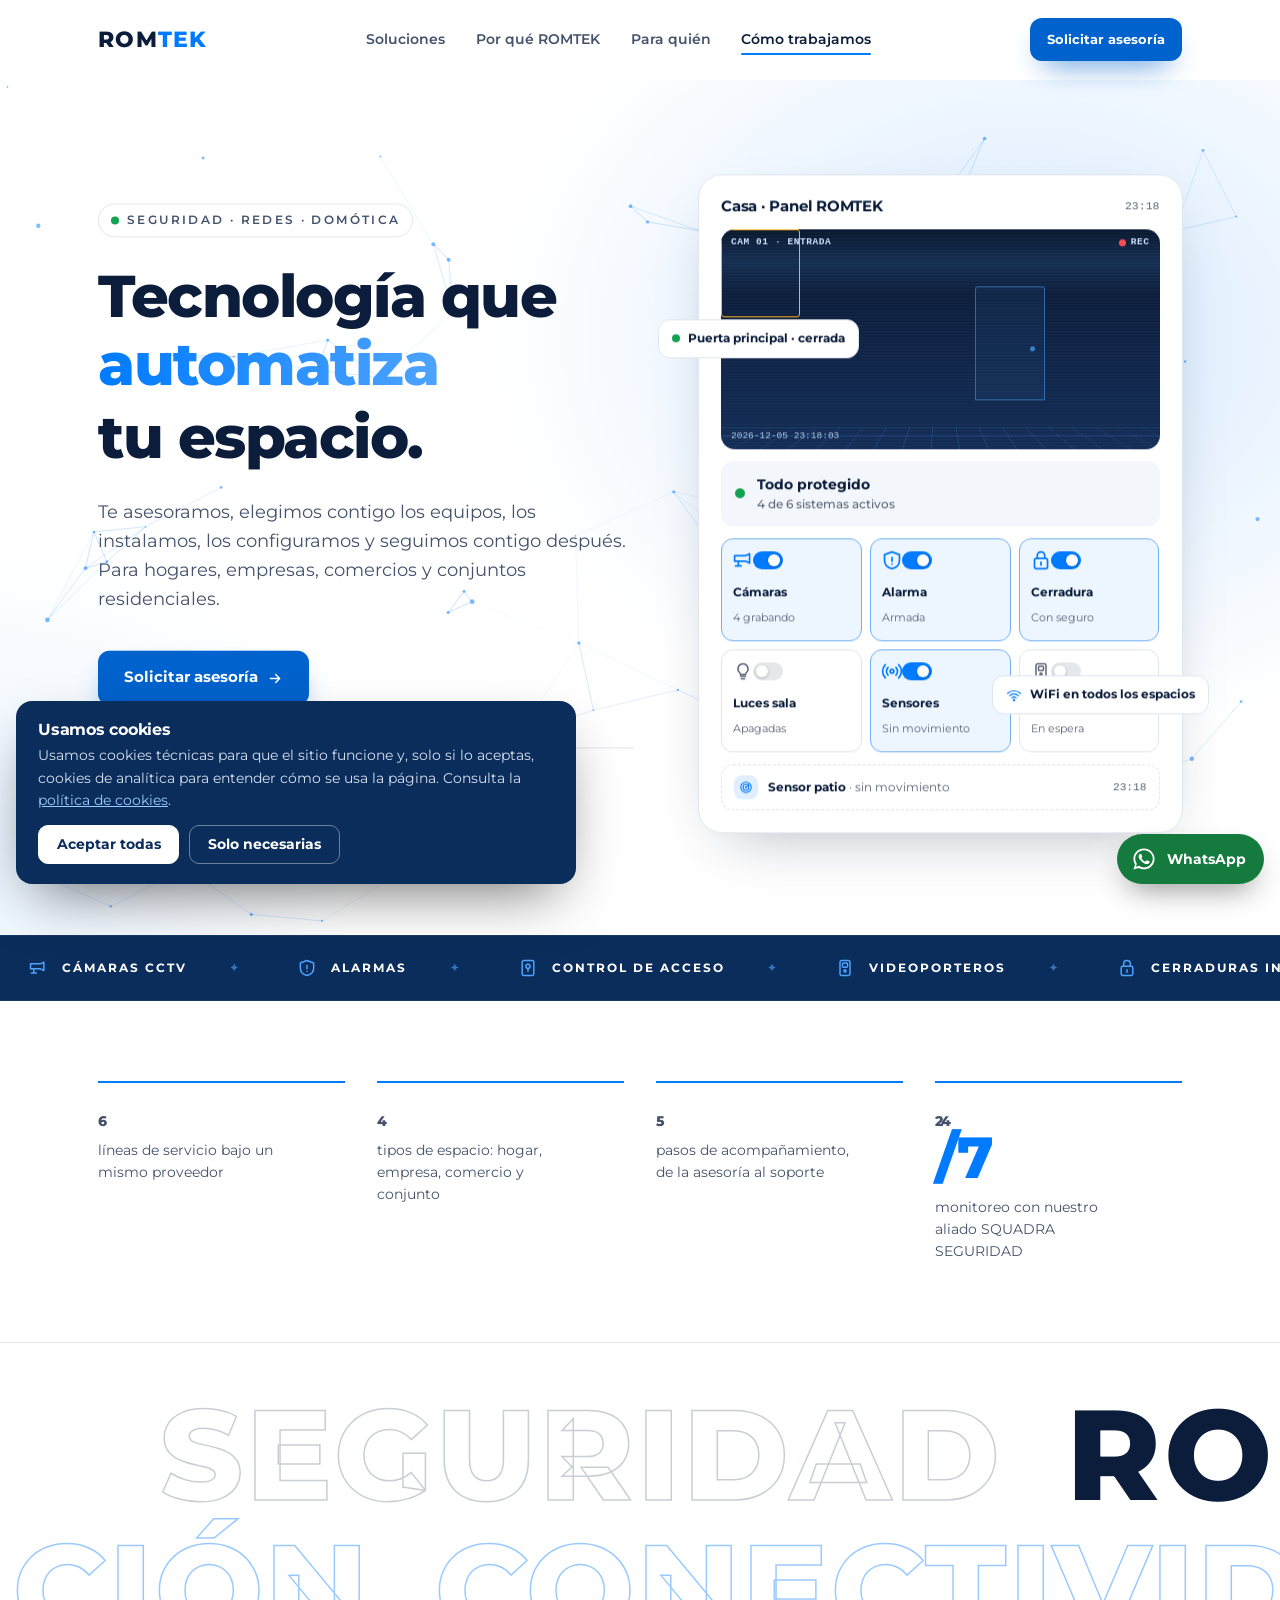
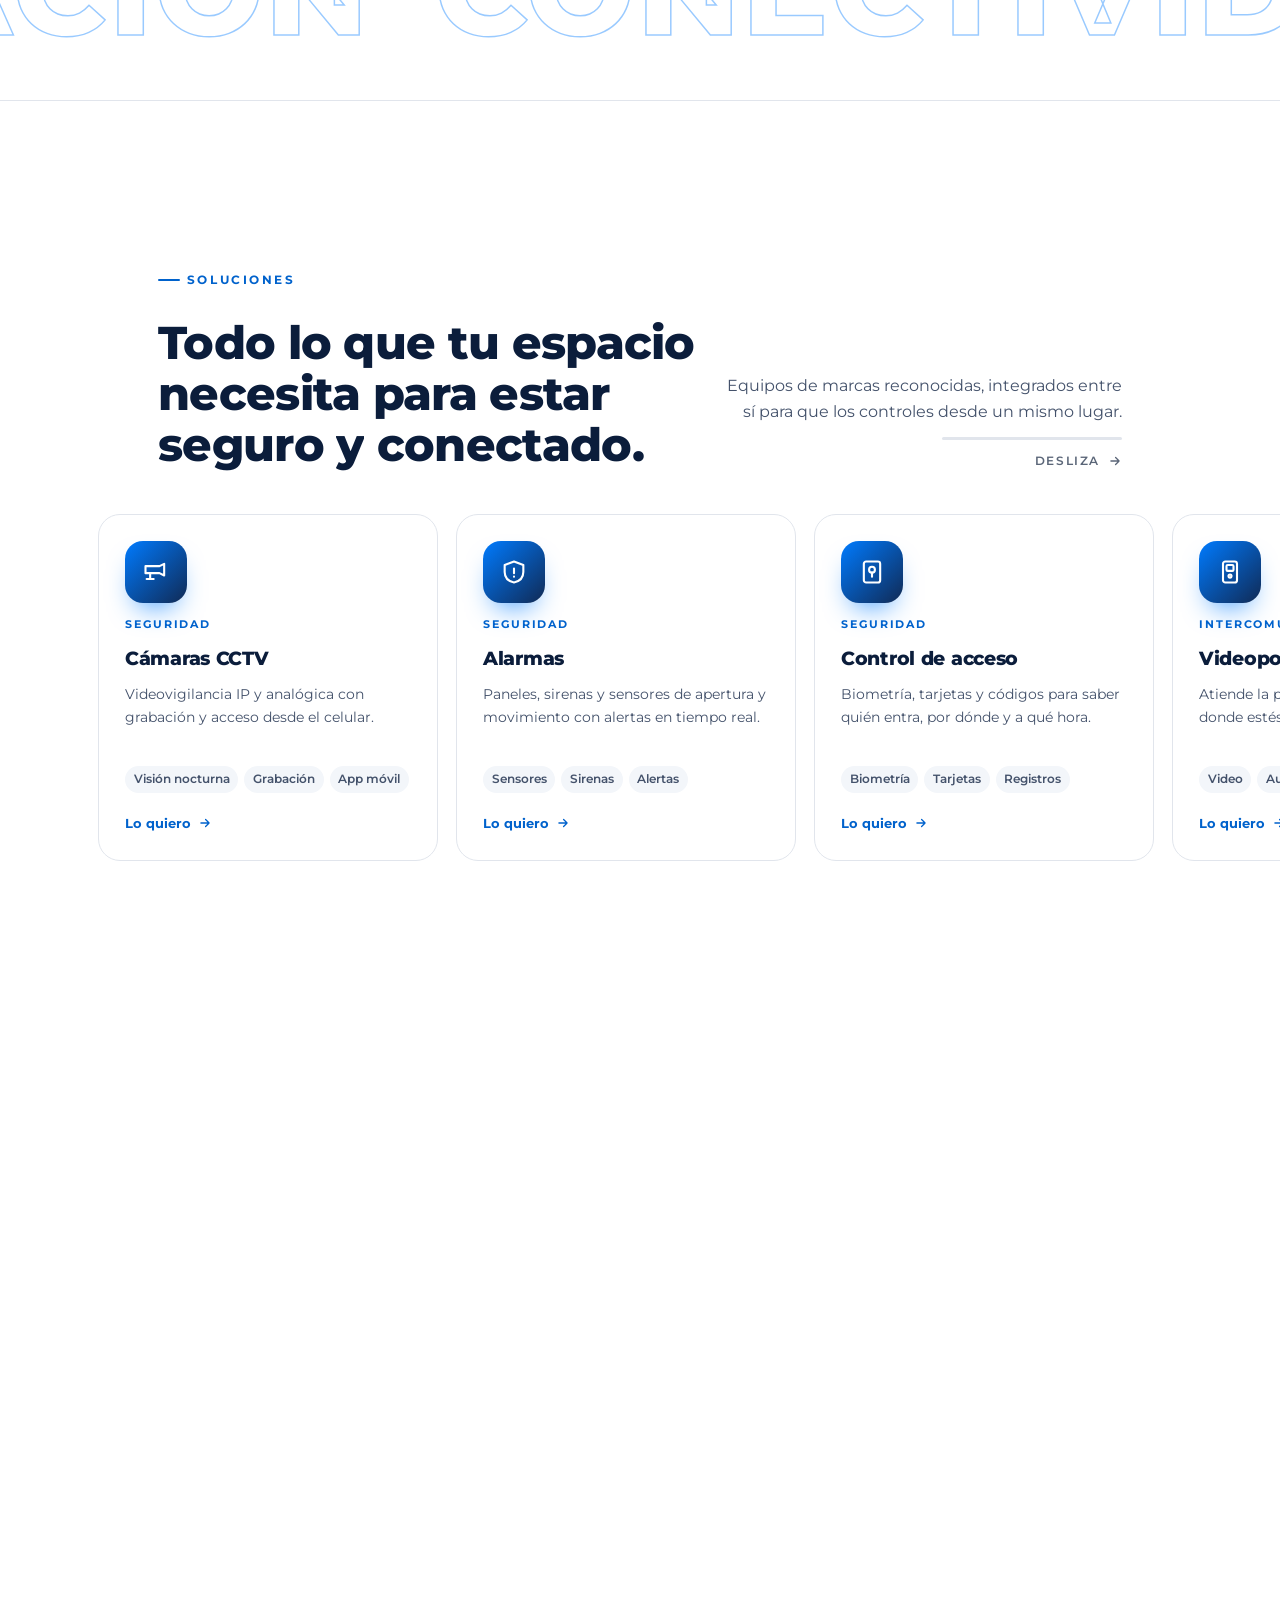
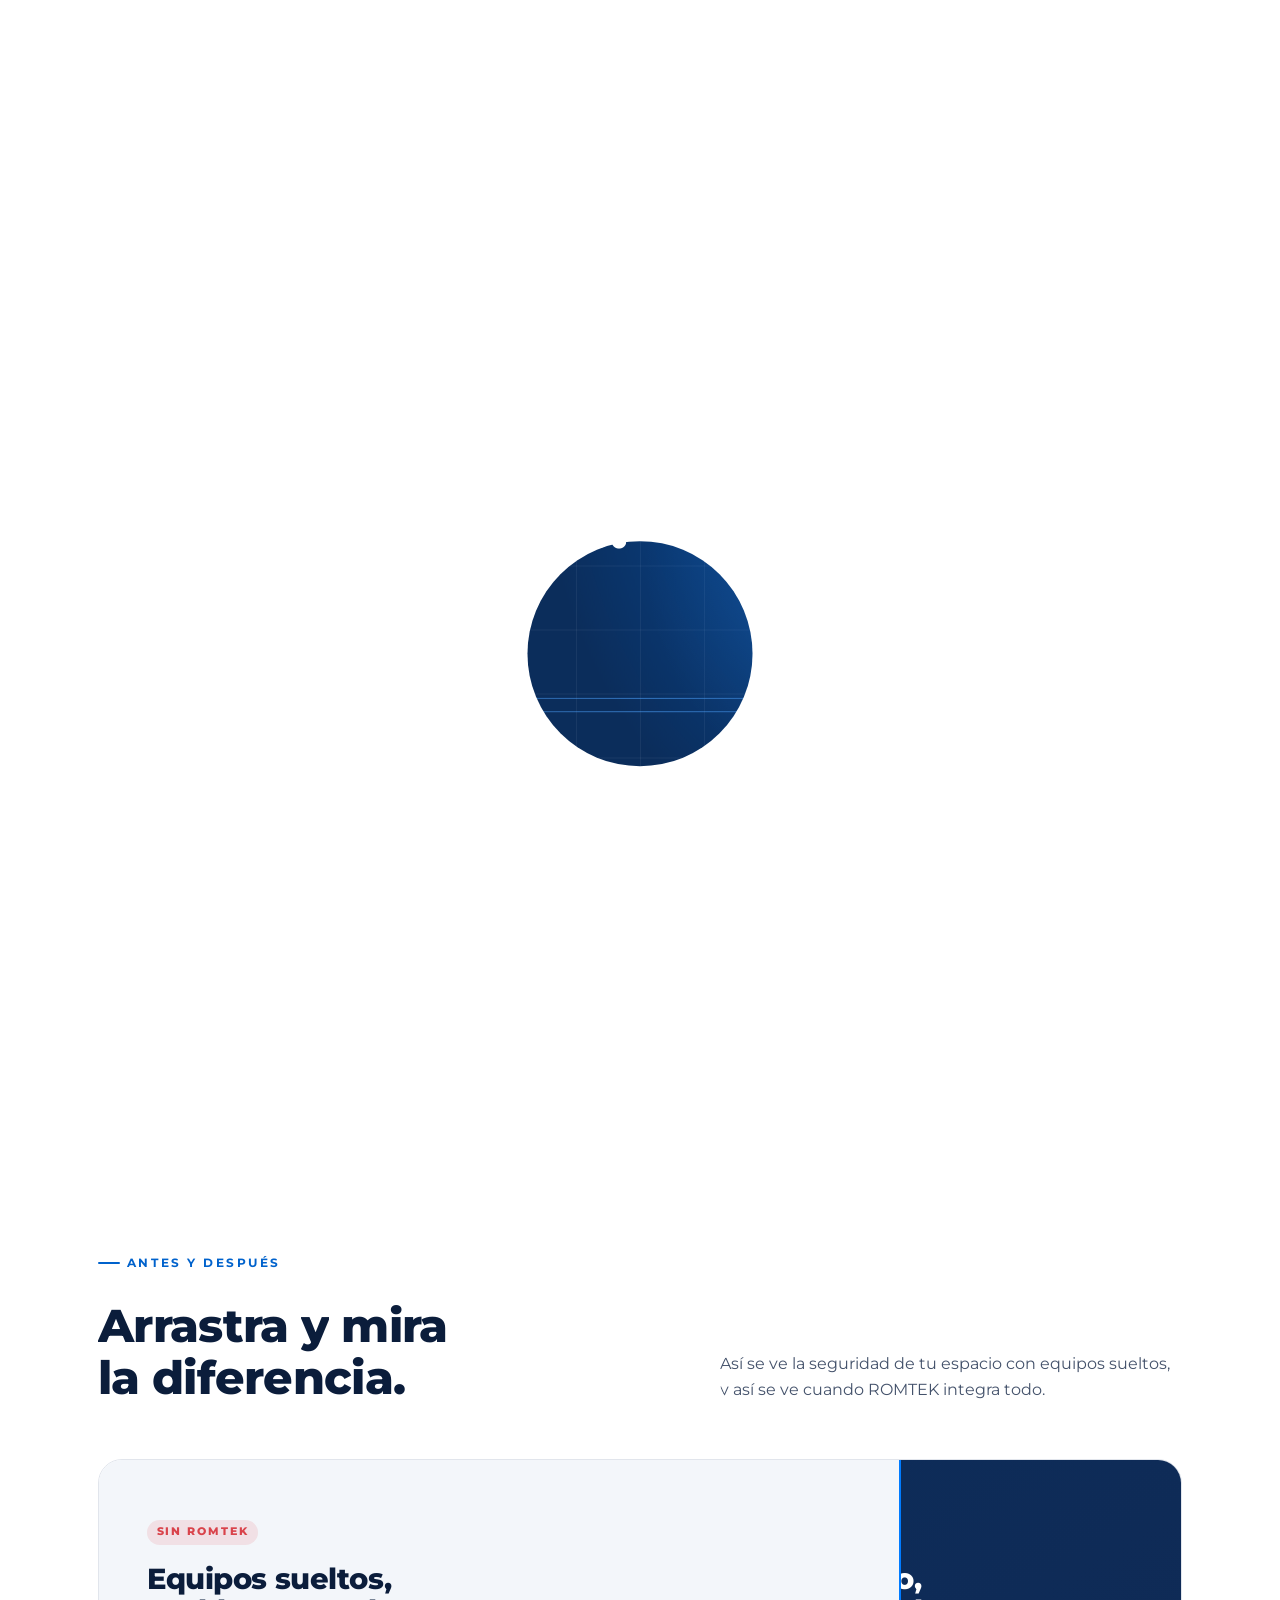
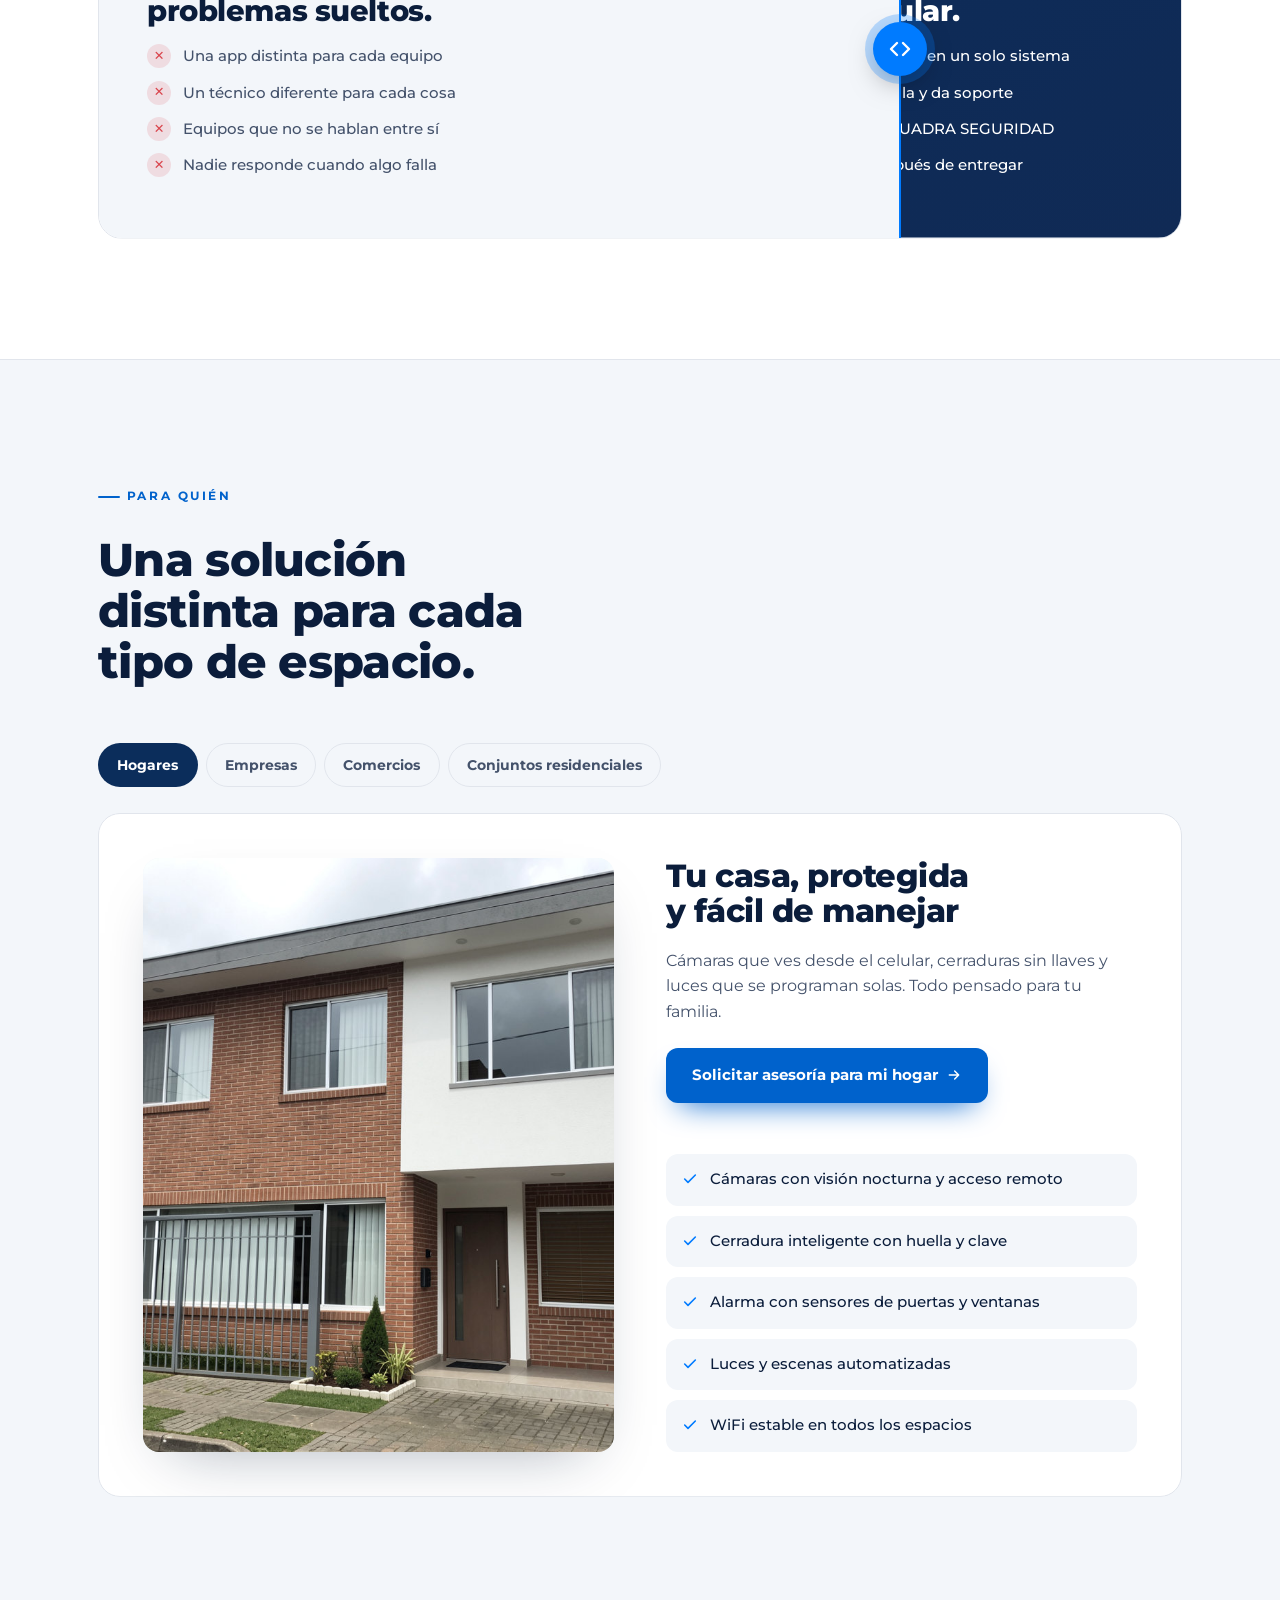
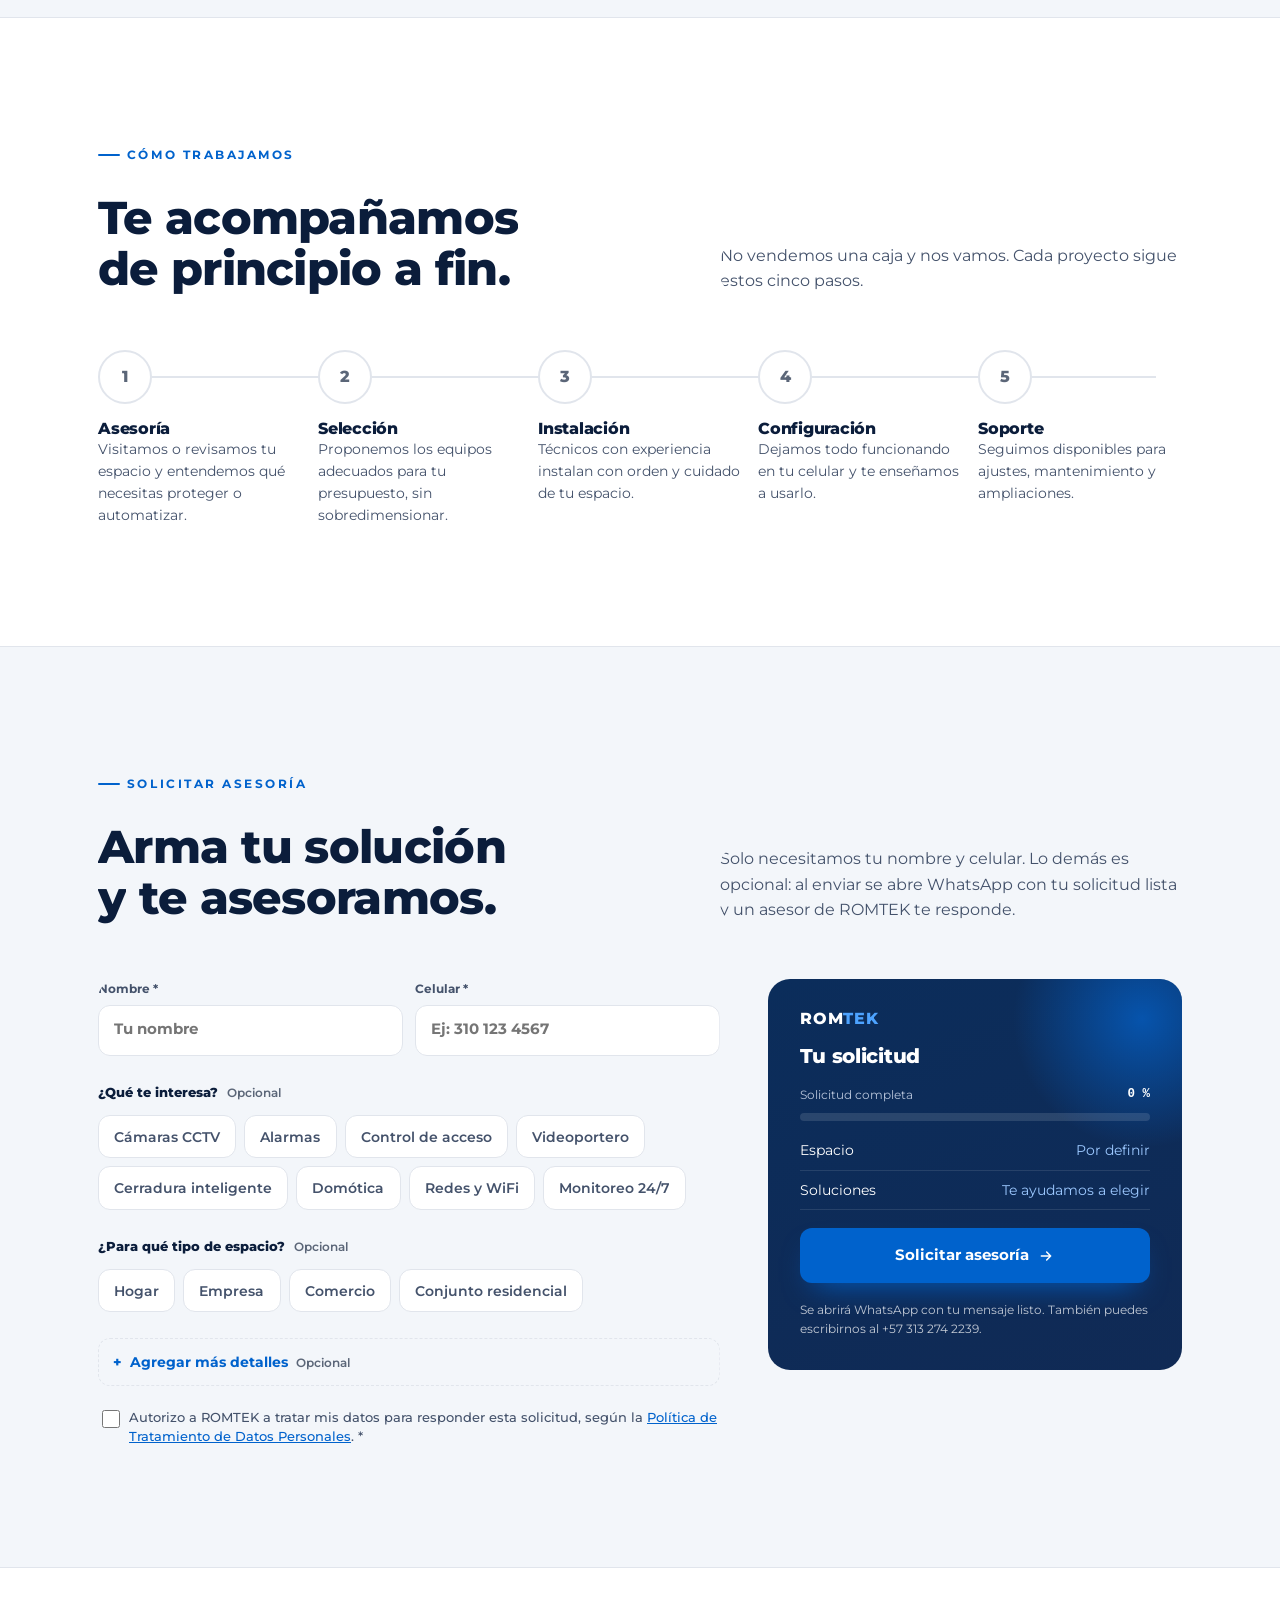
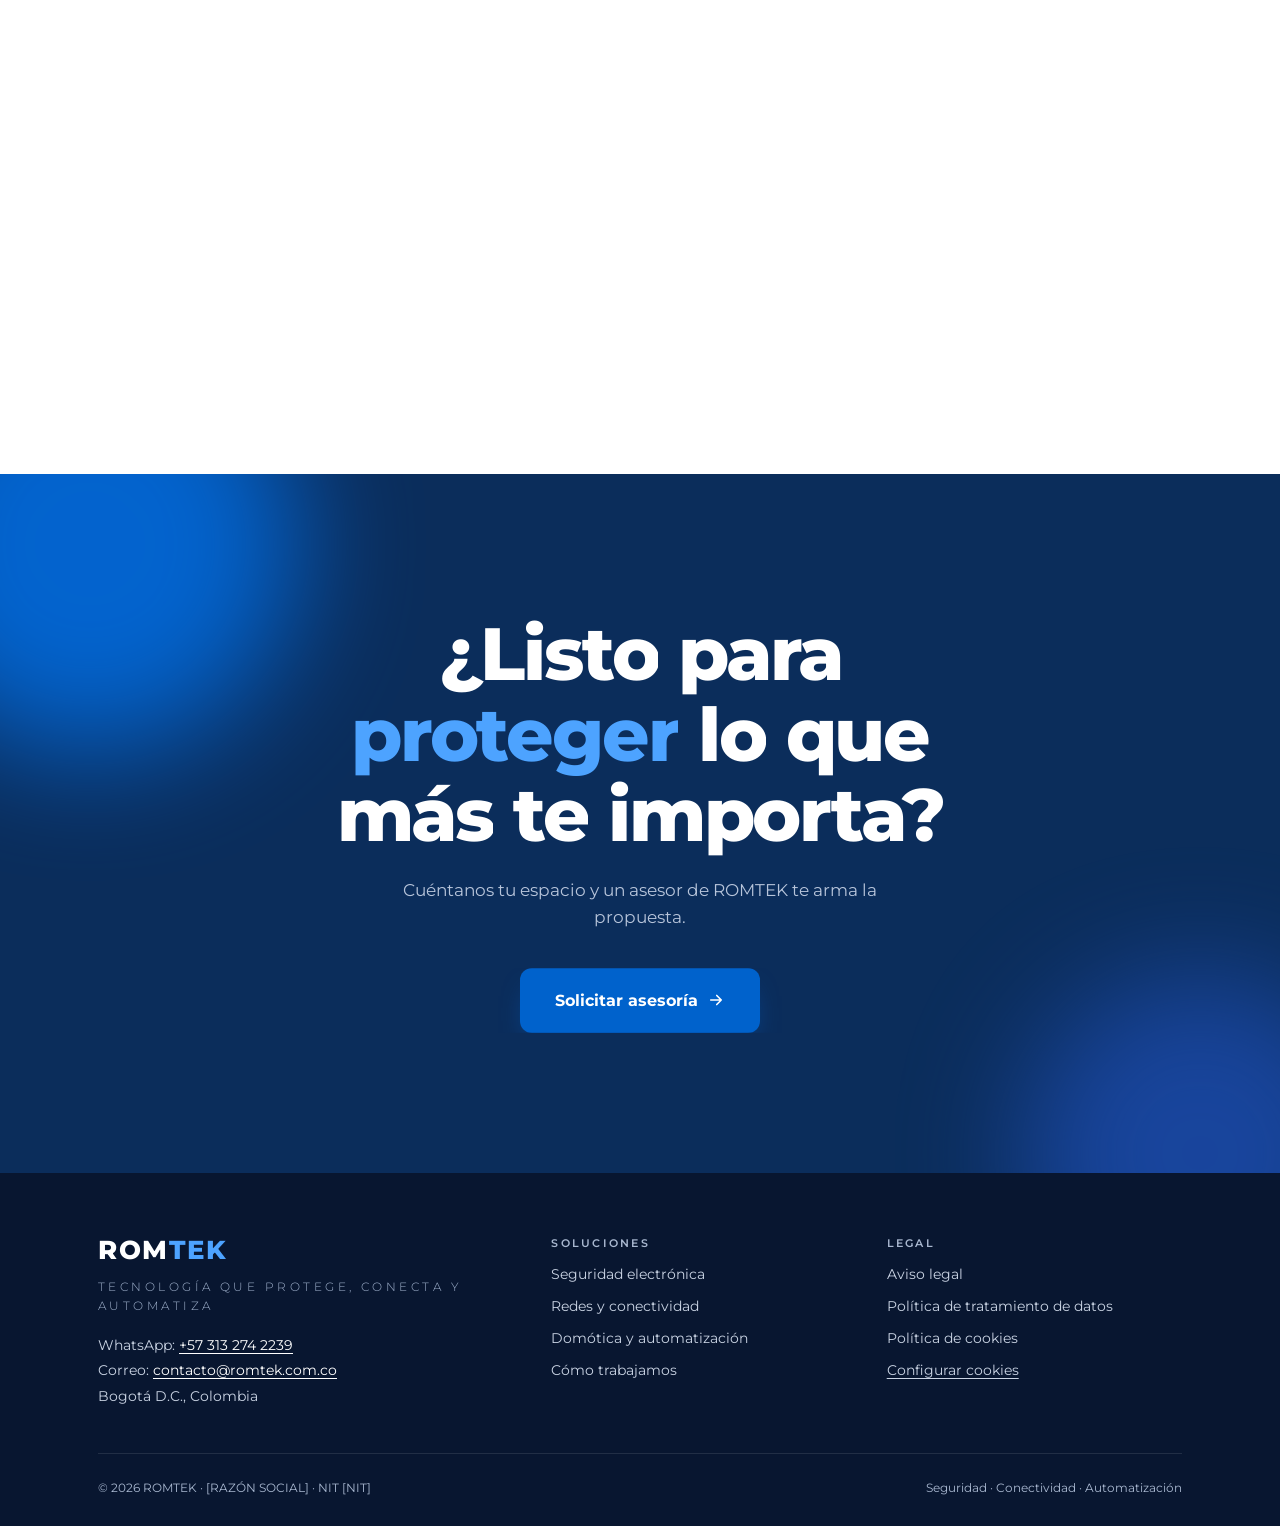
==== commit c7830007: "Simplificar formulario de asesoria: solo nombre y celular obligatorios" ====
--- a/romtek-web/index.html
+++ b/romtek-web/index.html
@@ -538,6 +538,14 @@
 .fields input,.fields textarea{background:var(--surface);border:1.5px solid var(--line);border-radius:12px;padding:.85em 1em;font-size:.92rem;color:var(--ink);transition:border-color .25s,box-shadow .25s}
 .fields input:focus,.fields textarea:focus{border-color:var(--blue);outline:none;box-shadow:0 0 0 4px color-mix(in srgb,var(--blue) 15%,transparent)}
 .fields textarea{min-height:90px;resize:vertical}
+.fs legend em,.more summary em{font-style:normal;font-weight:600;color:var(--ink-3);font-size:.76rem;margin-left:.4em}
+.fields-main{margin-bottom:26px}
+.more{margin:0 0 22px;border:1.5px dashed var(--line);border-radius:12px;padding:0 14px}
+.more summary{cursor:pointer;font-size:.86rem;font-weight:700;padding:.85em 0;color:var(--blue-text);list-style:none}
+.more summary::-webkit-details-marker{display:none}
+.more summary::before{content:"+";display:inline-block;width:1.2em;font-weight:800}
+.more[open] summary::before{content:"–"}
+.more .fields{padding-bottom:14px}
 .summary{position:sticky;top:96px;background:linear-gradient(160deg,var(--navy),var(--navy-2));color:var(--on-navy);border-radius:22px;padding:clamp(22px,3vw,32px);display:flex;flex-direction:column;gap:18px;overflow:hidden;isolation:isolate}
 .summary::before{content:"";position:absolute;width:260px;height:260px;right:-90px;top:-90px;border-radius:50%;background:radial-gradient(circle,rgba(0,123,255,.5),transparent 70%);z-index:-1;animation:bob 7s ease-in-out infinite}
 .summary .wm{color:#fff;font-size:1rem}
@@ -942,38 +950,45 @@
     <div class="wrap">
       <div class="head">
         <div><span class="label">Solicitar asesoría</span><h2 class="split">Arma tu solución y te asesoramos.</h2></div>
-        <p class="rv">Selecciona lo que te interesa. Al enviar se abre WhatsApp con tu solicitud lista y un asesor de ROMTEK te responde.</p>
+        <p class="rv">Solo necesitamos tu nombre y celular. Lo demás es opcional: al enviar se abre WhatsApp con tu solicitud lista y un asesor de ROMTEK te responde.</p>
       </div>
       <div class="builder">
         <form id="quote" novalidate class="rv" data-rv="left">
           <div class="hp" aria-hidden="true"><label for="hpWeb">No llenes este campo</label><input type="text" id="hpWeb" name="sitio_web" tabindex="-1" autocomplete="off"></div>
+          <div class="fields fields-main">
+            <label for="fName">Nombre *<input id="fName" name="nombre" type="text" autocomplete="name" placeholder="Tu nombre" required minlength="2" maxlength="60"></label>
+            <label for="fPhone">Celular *<input id="fPhone" name="celular" type="tel" inputmode="tel" autocomplete="tel" placeholder="Ej: 310 123 4567" required maxlength="20"></label>
+          </div>
           <fieldset class="fs">
-            <legend>¿Para qué tipo de espacio?</legend>
+            <legend>¿Qué te interesa? <em>Opcional</em></legend>
+            <div class="opts" id="svcOpts">
+              <label class="opt"><input type="checkbox" id="s1" value="Cámaras CCTV"><span>Cámaras CCTV</span></label>
+              <label class="opt"><input type="checkbox" id="s2" value="Alarmas"><span>Alarmas</span></label>
+              <label class="opt"><input type="checkbox" id="s3" value="Control de acceso"><span>Control de acceso</span></label>
+              <label class="opt"><input type="checkbox" id="s4" value="Videoportero"><span>Videoportero</span></label>
+              <label class="opt"><input type="checkbox" id="s5" value="Cerradura inteligente"><span>Cerradura inteligente</span></label>
+              <label class="opt"><input type="checkbox" id="s6" value="Domótica"><span>Domótica</span></label>
+              <label class="opt"><input type="checkbox" id="s7" value="Redes y WiFi"><span>Redes y WiFi</span></label>
+              <label class="opt"><input type="checkbox" id="s8" value="Monitoreo 24/7"><span>Monitoreo 24/7</span></label>
+            </div>
+          </fieldset>
+          <fieldset class="fs">
+            <legend>¿Para qué tipo de espacio? <em>Opcional</em></legend>
             <div class="opts">
-              <label class="opt"><input type="radio" name="espacio" id="e1" value="Hogar" checked><span>Hogar</span></label>
+              <label class="opt"><input type="radio" name="espacio" id="e1" value="Hogar"><span>Hogar</span></label>
               <label class="opt"><input type="radio" name="espacio" id="e2" value="Empresa"><span>Empresa</span></label>
               <label class="opt"><input type="radio" name="espacio" id="e3" value="Comercio"><span>Comercio</span></label>
               <label class="opt"><input type="radio" name="espacio" id="e4" value="Conjunto residencial"><span>Conjunto residencial</span></label>
             </div>
           </fieldset>
-          <fieldset class="fs">
-            <legend>¿Qué te interesa?</legend>
-            <div class="opts" id="svcOpts">
-              <label class="opt"><input type="checkbox" id="s1" value="Cámaras CCTV" checked><span>Cámaras CCTV</span></label>
-              <label class="opt"><input type="checkbox" id="s2" value="Alarmas"><span>Alarmas</span></label>
-              <label class="opt"><input type="checkbox" id="s3" value="Control de acceso"><span>Control de acceso</span></label>
-              <label class="opt"><input type="checkbox" id="s4" value="Videoportero"><span>Videoportero</span></label>
-              <label class="opt"><input type="checkbox" id="s5" value="Cerradura inteligente" checked><span>Cerradura inteligente</span></label>
-              <label class="opt"><input type="checkbox" id="s6" value="Domótica"><span>Domótica</span></label>
-              <label class="opt"><input type="checkbox" id="s7" value="Redes y WiFi"><span>Redes y WiFi</span></label>
-              <label class="opt"><input type="checkbox" id="s8" value="Monitoreo 24/7"><span>Monitoreo 24/7</span></label>
+          <details class="more">
+            <summary>Agregar más detalles <em>Opcional</em></summary>
+            <div class="fields">
+              <label class="full" for="fCity">Ciudad o barrio<input id="fCity" name="ubicacion" type="text" placeholder="Ej: Bogotá, Chapinero" maxlength="80"></label>
+              <label class="full" for="fMsg">Cuéntanos más<textarea id="fMsg" name="mensaje" maxlength="500" placeholder="Ej: casa de dos pisos, quiero ver las cámaras desde el celular"></textarea></label>
             </div>
-          </fieldset>
+          </details>
           <div class="fields">
-            <label for="fName">Nombre *<input id="fName" name="nombre" type="text" autocomplete="name" placeholder="Tu nombre" required minlength="2" maxlength="60"></label>
-            <label for="fPhone">Celular *<input id="fPhone" name="celular" type="tel" inputmode="tel" autocomplete="tel" placeholder="Ej: 310 123 4567" required maxlength="20"></label>
-            <label class="full" for="fCity">Ciudad o barrio<input id="fCity" name="ubicacion" type="text" placeholder="Ej: Bogotá, Chapinero" maxlength="80"></label>
-            <label class="full" for="fMsg">Cuéntanos más (opcional)<textarea id="fMsg" name="mensaje" maxlength="500" placeholder="Ej: casa de dos pisos, quiero ver las cámaras desde el celular"></textarea></label>
             <label class="consent" for="fConsent"><input type="checkbox" id="fConsent" name="autorizacion" required><span>Autorizo a ROMTEK a tratar mis datos para responder esta solicitud, según la <a href="politica-privacidad.html">Política de Tratamiento de Datos Personales</a>. *</span></label>
           </div>
         </form>
@@ -1329,13 +1344,13 @@
   function update(){
     sum.innerHTML='';sent.hidden=true;
     var esp=form.querySelector('input[name="espacio"]:checked');
-    row('Espacio',esp?esp.value:'—');
+    row('Espacio',esp?esp.value:'Por definir');
     var s=[].map.call(form.querySelectorAll('#svcOpts input:checked'),function(i){return i.value;});
-    row('Soluciones',s.length?s.join(', '):'Ninguna aún');
+    row('Soluciones',s.length?s.join(', '):'Te ayudamos a elegir');
     var n=$('fName').value.trim(),ph=$('fPhone').value.trim(),c=$('fCity').value.trim();
     if(n)row('Nombre',n);
     if(c)row('Ubicación',c);
-    var done=(esp?1:0)+(s.length?1:0)+(n?1:0)+(ph?1:0)+(c?1:0),pct=Math.round(done/5*100);
+    var done=(n.length>=2?1:0)+(ph.replace(/\D/g,'').length>=7?1:0)+($('fConsent').checked?1:0),pct=Math.round(done/3*100);
     $('mBar').style.setProperty('--m',pct+'%');$('mPct').textContent=pct+' %';
   }
   form.addEventListener('input',update);
@@ -1370,7 +1385,7 @@
     var esp=form.querySelector('input[name="espacio"]:checked');
     var sv=[].map.call(form.querySelectorAll('#svcOpts input:checked'),function(i){return i.value;});
     var city=$('fCity').value.trim(),msg=$('fMsg').value.trim().slice(0,500);
-    var txt='Hola ROMTEK, quiero solicitar una asesoría.\n\nNombre: '+n+'\nCelular: '+pEl.value.trim()+'\nEspacio: '+(esp?esp.value:'-')+'\nMe interesa: '+(sv.length?sv.join(', '):'-')+(city?'\nUbicación: '+city:'')+(msg?'\nDetalle: '+msg:'');
+    var txt='Hola ROMTEK, quiero solicitar una asesoría.\n\nNombre: '+n+'\nCelular: '+pEl.value.trim()+(esp?'\nEspacio: '+esp.value:'')+'\nMe interesa: '+(sv.length?sv.join(', '):'que me ayuden a elegir')+(city?'\nUbicación: '+city:'')+(msg?'\nDetalle: '+msg:'');
     var url='https://wa.me/'+WA+'?text='+encodeURIComponent(txt);
     lastSent=Date.now();
     if(window.romtekTrack)window.romtekTrack('generate_lead',{form:'asesoria',espacio:esp?esp.value:''});
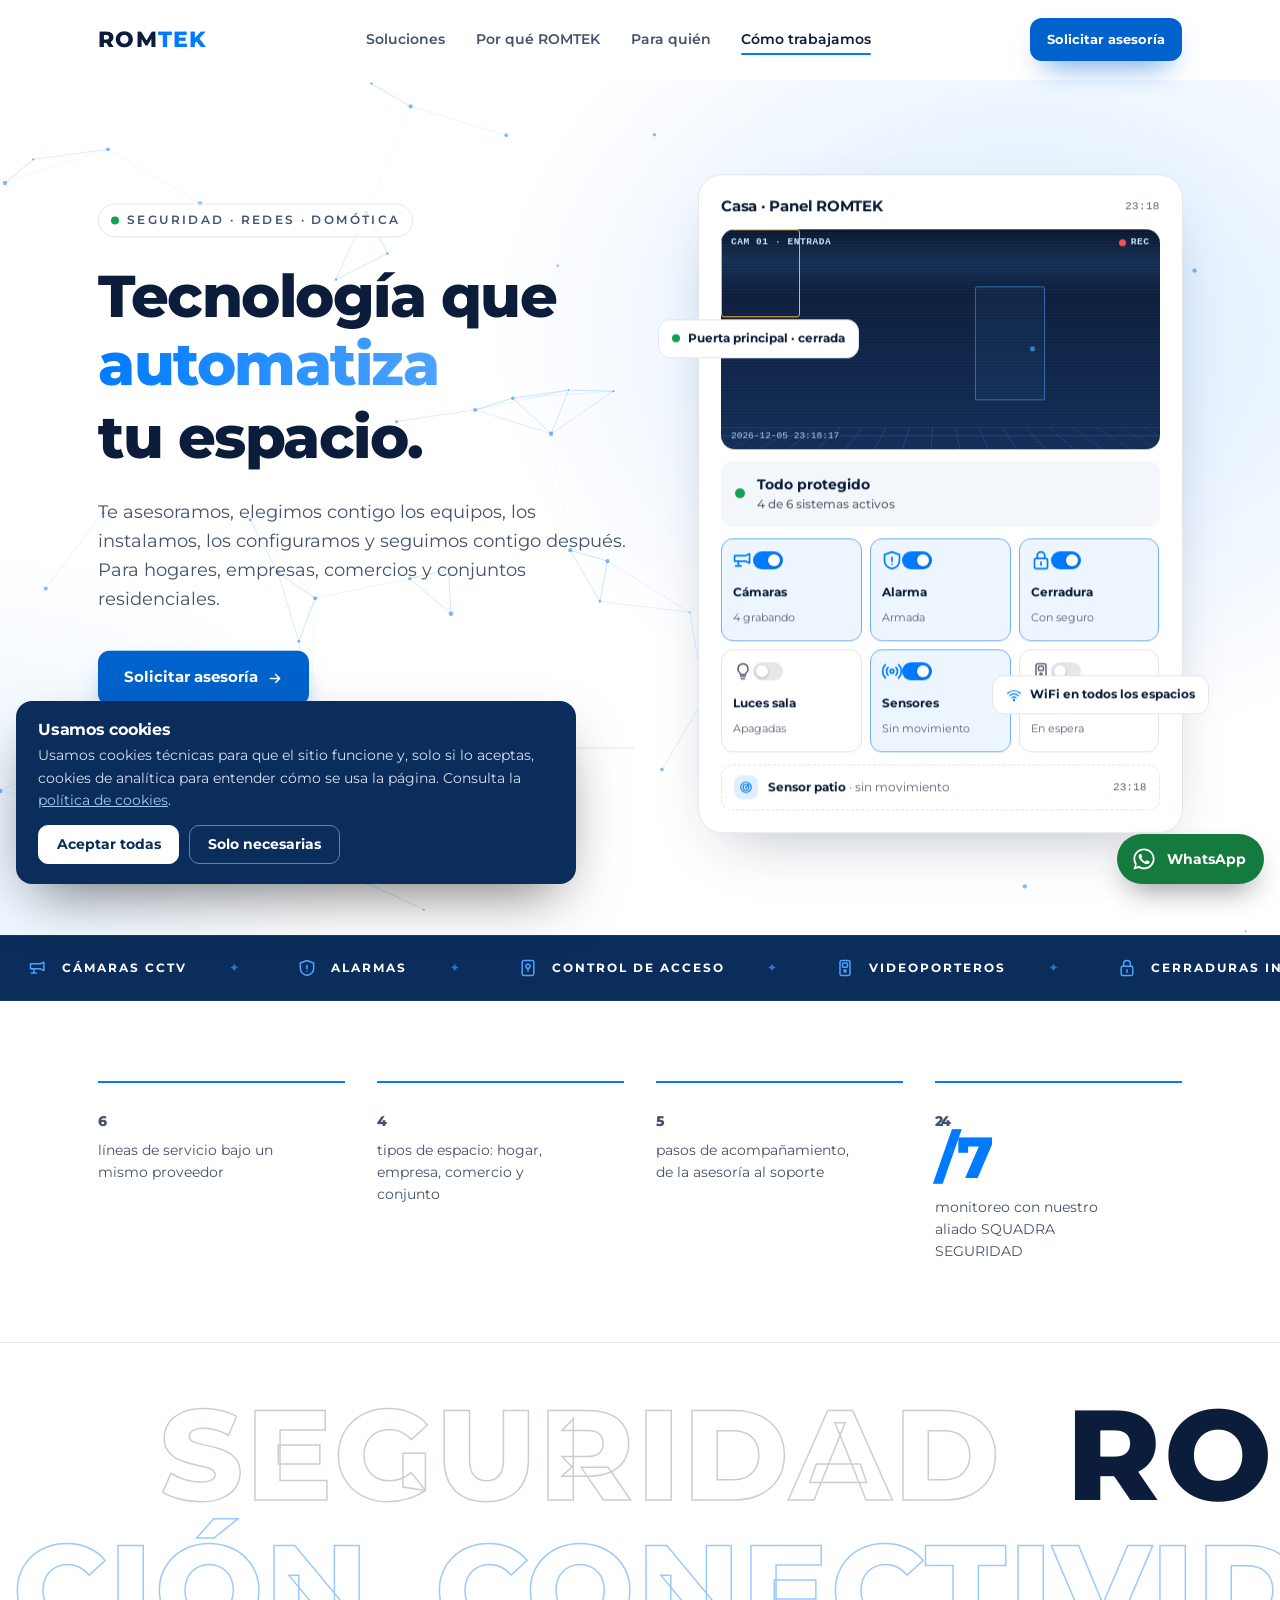
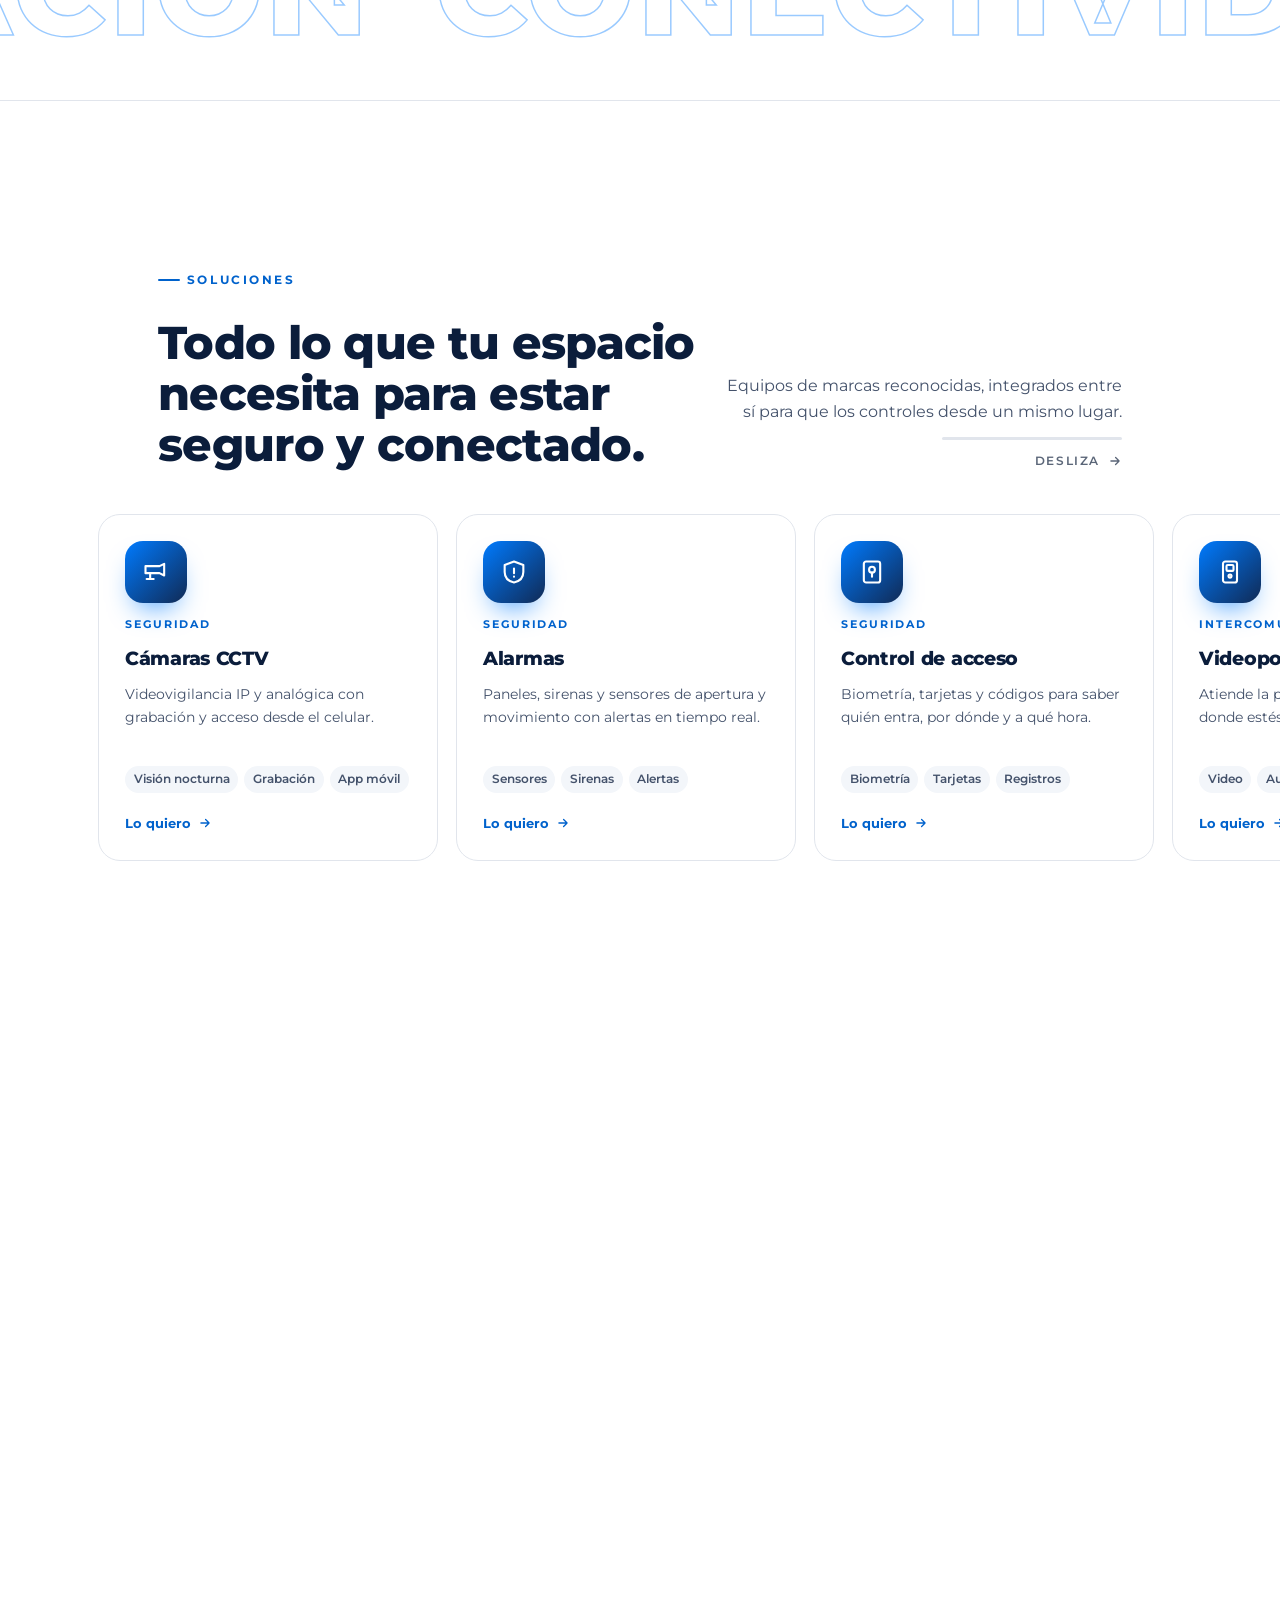
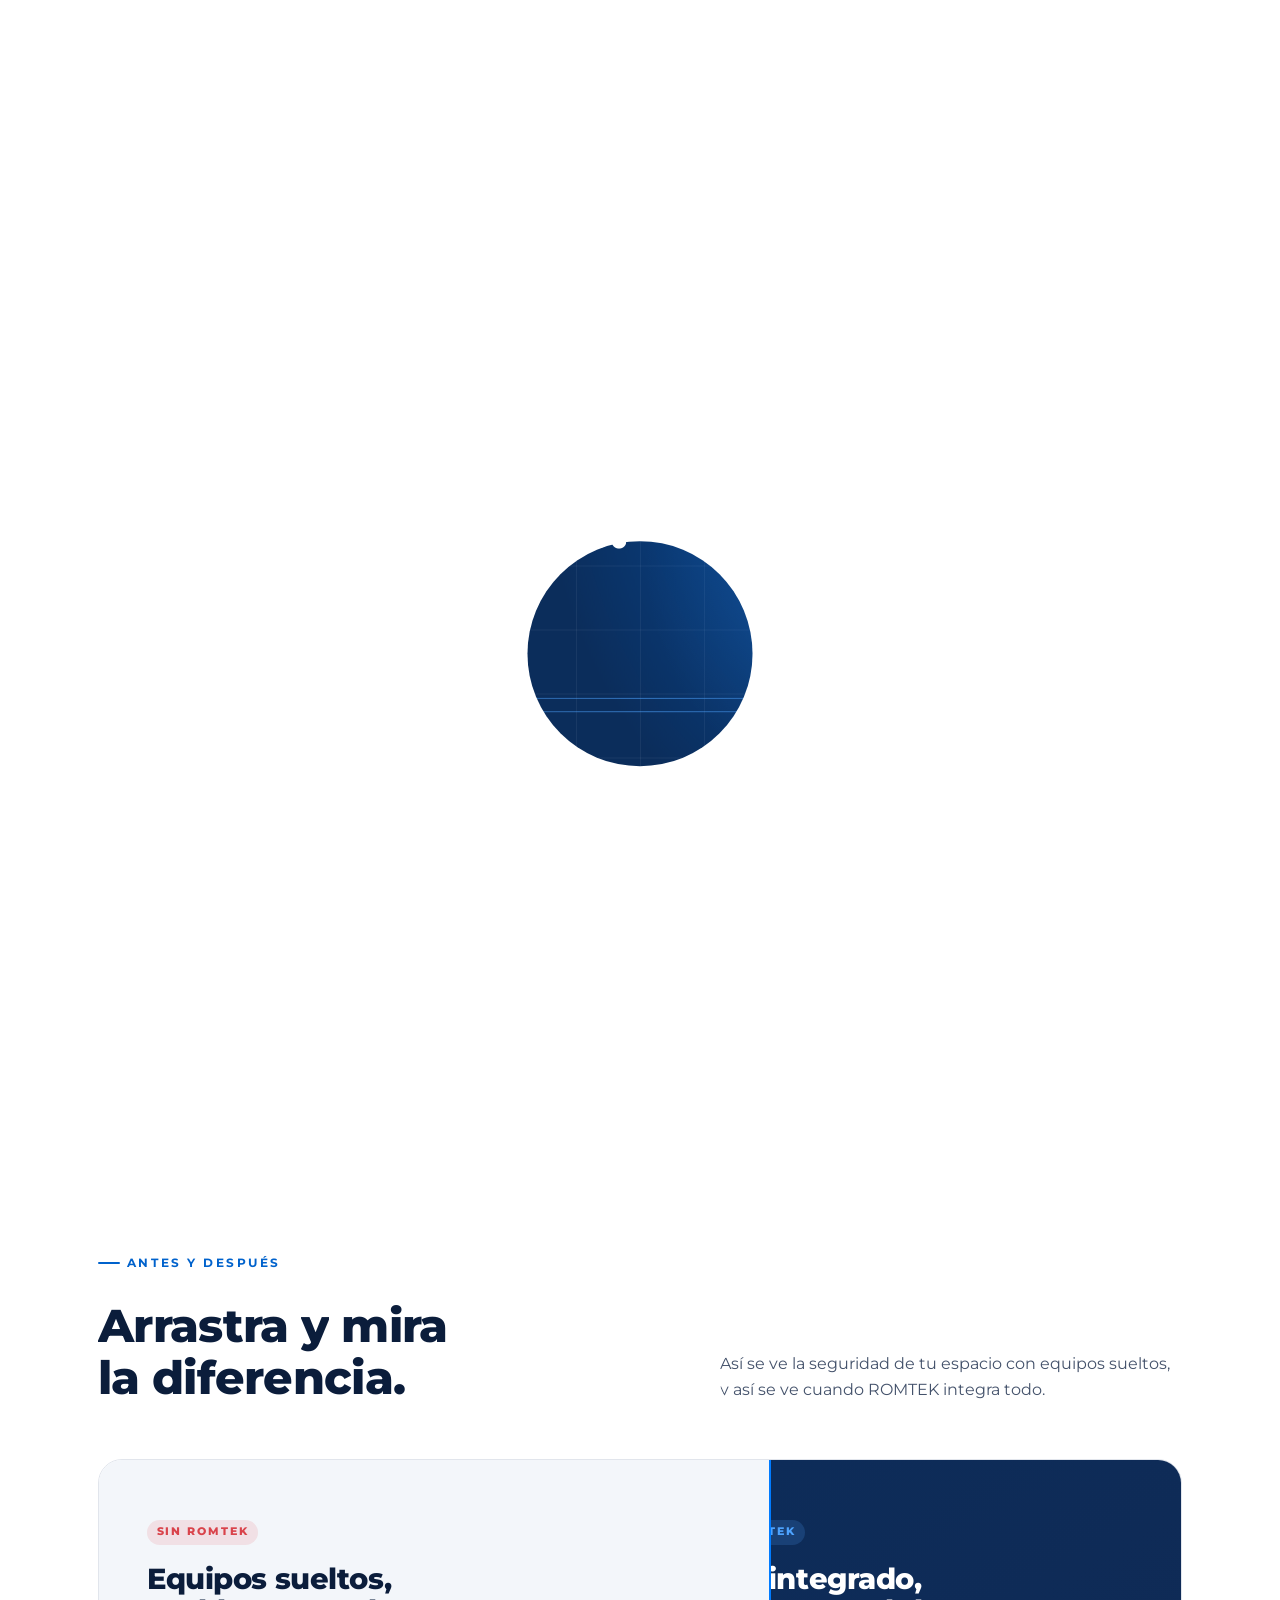
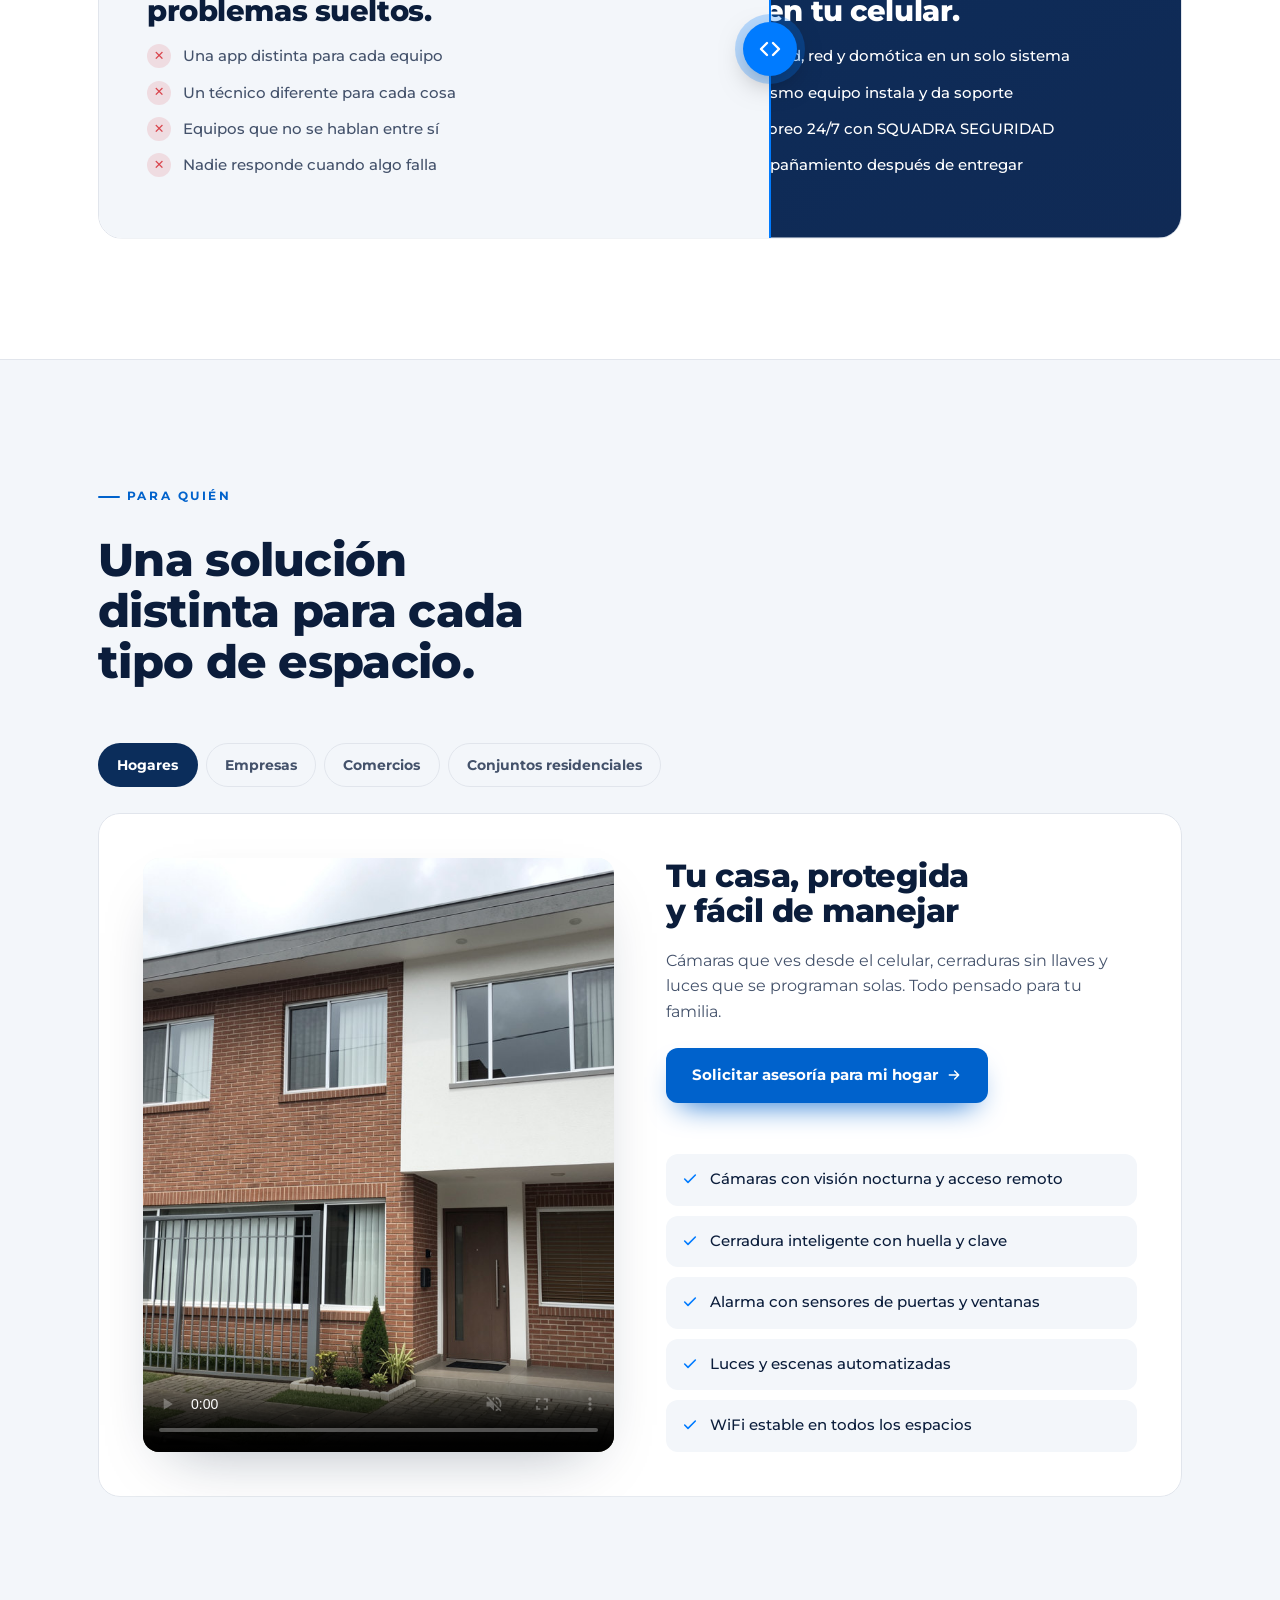
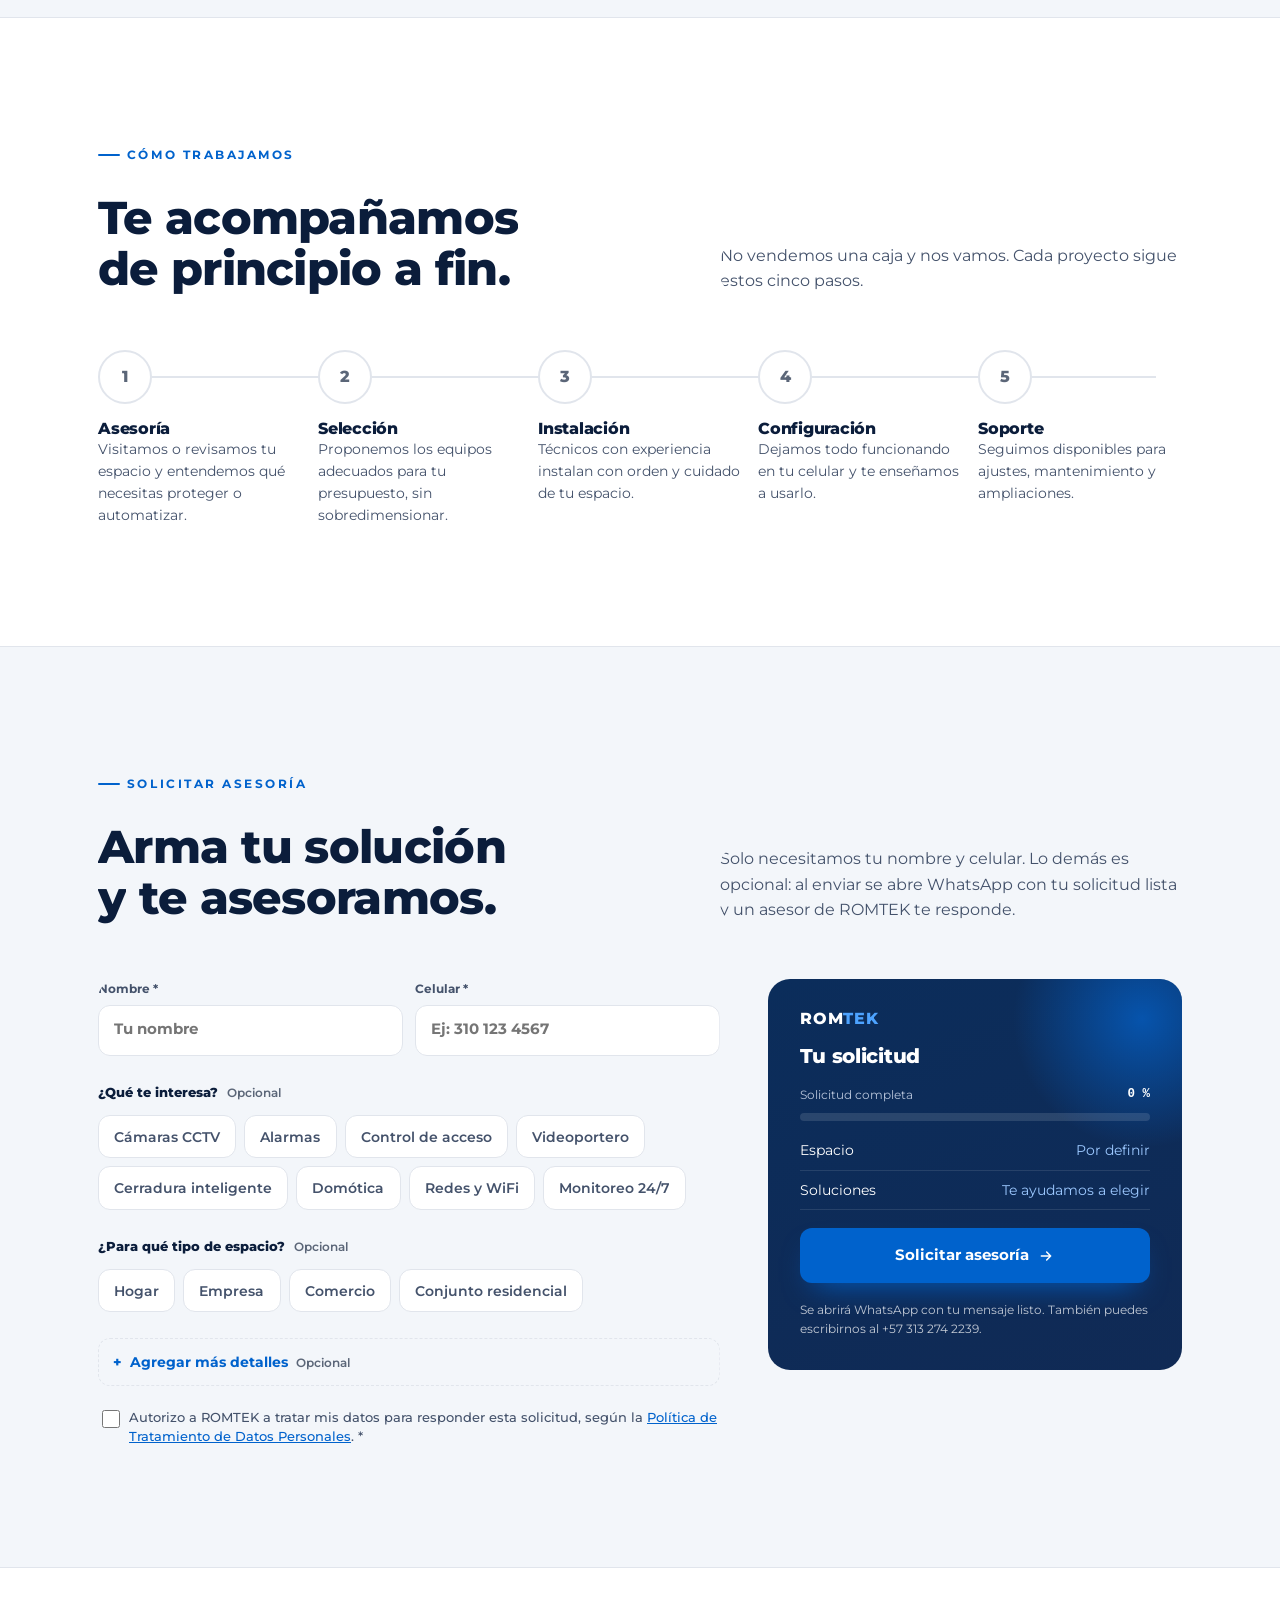
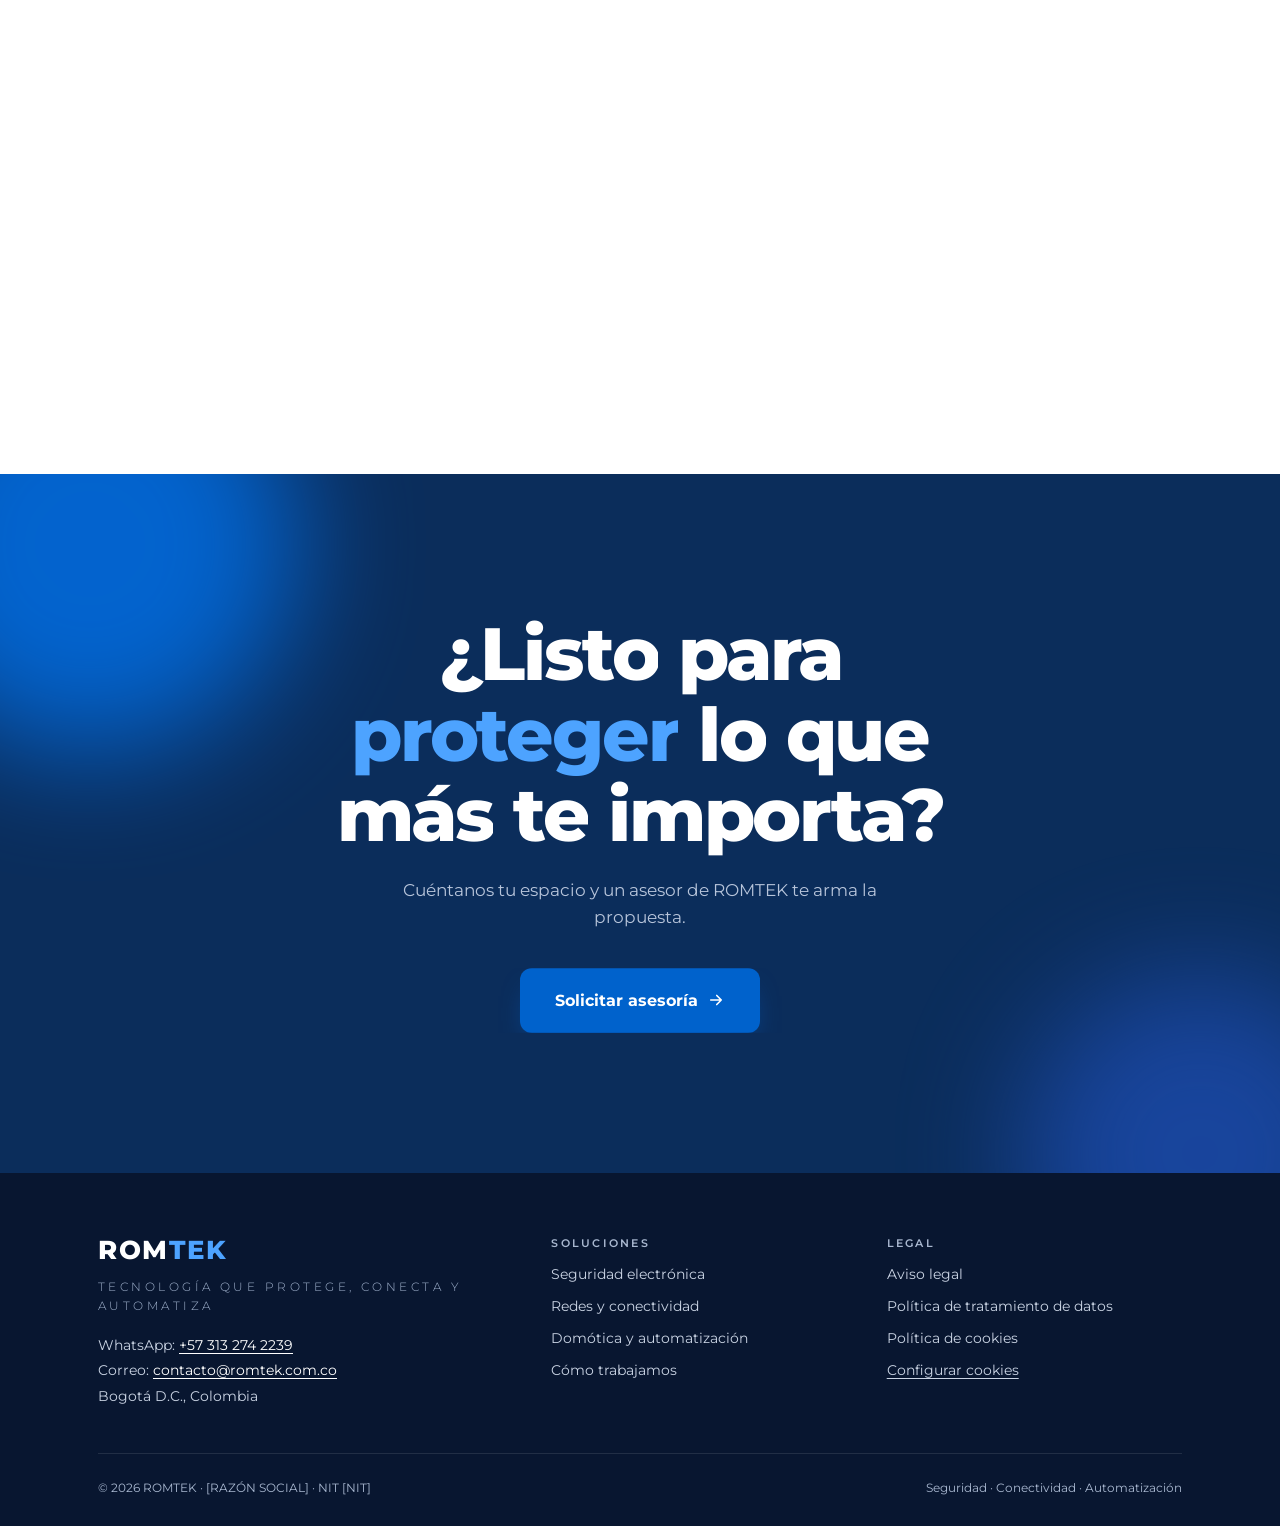
==== commit 83603ad9: "Integrar video de recorrido en la pestana Hogares" ====
--- a/romtek-web/index.html
+++ b/romtek-web/index.html
@@ -498,6 +498,8 @@
 .seg-body{grid-template-columns:minmax(0,1fr) minmax(0,1fr);grid-template-areas:"photo text" "photo list"}
 .seg-photo{grid-area:photo;margin:0;border-radius:16px;overflow:hidden;background:var(--bg-2);align-self:stretch;width:100%;min-width:0;min-height:340px;position:relative;box-shadow:var(--shadow)}
 .seg-photo img{position:absolute;inset:0;display:block;width:100%;height:100%;object-fit:cover;object-position:center 45%}
+.seg-photo video{position:absolute;inset:0;display:block;width:100%;height:100%;object-fit:cover;background:#0B1D3B}
+.seg-photo [hidden]{display:none}
 .seg-body > div:nth-of-type(1){grid-area:text}
 .seg-body > .seg-list{grid-area:list}
 @media (max-width:860px){.seg-body{grid-template-columns:1fr;grid-template-areas:"photo" "text" "list"}.seg-photo{min-height:0;aspect-ratio:4/3}}
@@ -919,7 +921,7 @@
         <button role="tab" id="t-conjunto" aria-selected="false" data-seg="conjunto">Conjuntos residenciales</button>
       </div>
       <div class="seg-body rv" role="tabpanel" id="segPanel" aria-labelledby="t-hogar" aria-live="polite">
-        <figure class="seg-photo"><img id="segImg" src="assets/img/seg-hogar.jpg" alt="Casa con cámara de seguridad y cerradura inteligente" width="1000" height="750" loading="lazy"></figure>
+        <figure class="seg-photo"><img id="segImg" src="assets/img/seg-hogar.jpg" alt="Casa con cámara de seguridad y cerradura inteligente" width="1000" height="750" loading="lazy"><video id="segVideo" muted loop playsinline preload="none" poster="assets/img/seg-hogar.jpg" aria-label="Recorrido por una casa con cámaras, cerradura inteligente, alarma, luces y WiFi instalados" hidden><source src="assets/video/recorrido-casa.mp4" type="video/mp4"></video></figure>
         <div>
           <h3 id="segTitle">Tu casa, protegida y fácil de manejar</h3>
           <p id="segText">Cámaras que ves desde el celular, cerraduras sin llaves y luces que se programan solas. Todo pensado para tu familia.</p>
@@ -1320,9 +1322,13 @@
   var segTabs=$('segTabs'),pill=$('pillbg'),tabs=segTabs.querySelectorAll('button'),segBody=$('segPanel'),curSeg='hogar';
   segTabs.classList.remove('nojs');
   function movePill(){var a=segTabs.querySelector('[aria-selected="true"]');if(!a)return;pill.style.width=a.offsetWidth+'px';pill.style.height=a.offsetHeight+'px';pill.style.transform='translate('+a.offsetLeft+'px,'+a.offsetTop+'px)';}
+  var vid=$('segVideo'),vidVis=false;
+  function vidPlay(){if(!vid)return;if(rm){vid.controls=true;return;}var p=vid.play();if(p&&p.catch)p.catch(function(){vid.controls=true;});}
+  if(vid&&'IntersectionObserver' in window){new IntersectionObserver(function(es){vidVis=es[0].isIntersecting;if(vidVis&&curSeg==='hogar')vidPlay();else vid.pause();},{threshold:.35}).observe(segBody);}
   function showSeg(k,animate){
     var s=seg[k];curSeg=k;
     var im=$('segImg');im.src='assets/img/seg-'+k+'.jpg';im.alt={hogar:'Casa con cámara de seguridad y cerradura inteligente',empresa:'Oficina con control de acceso biométrico y cámara domo',comercio:'Local comercial con cámara de seguridad y control en la puerta',conjunto:'Portería de conjunto residencial con barrera, citófono y cámaras'}[k];
+    if(vid){if(k==='hogar'){im.hidden=true;vid.hidden=false;if(vidVis)vidPlay();}else{vid.pause();vid.hidden=true;im.hidden=false;}}
     $('segTitle').textContent=s.t;$('segText').textContent=s.p;
     $('segCta').firstChild.nodeValue=s.c+' ';
     var ul=$('segList');ul.innerHTML='';
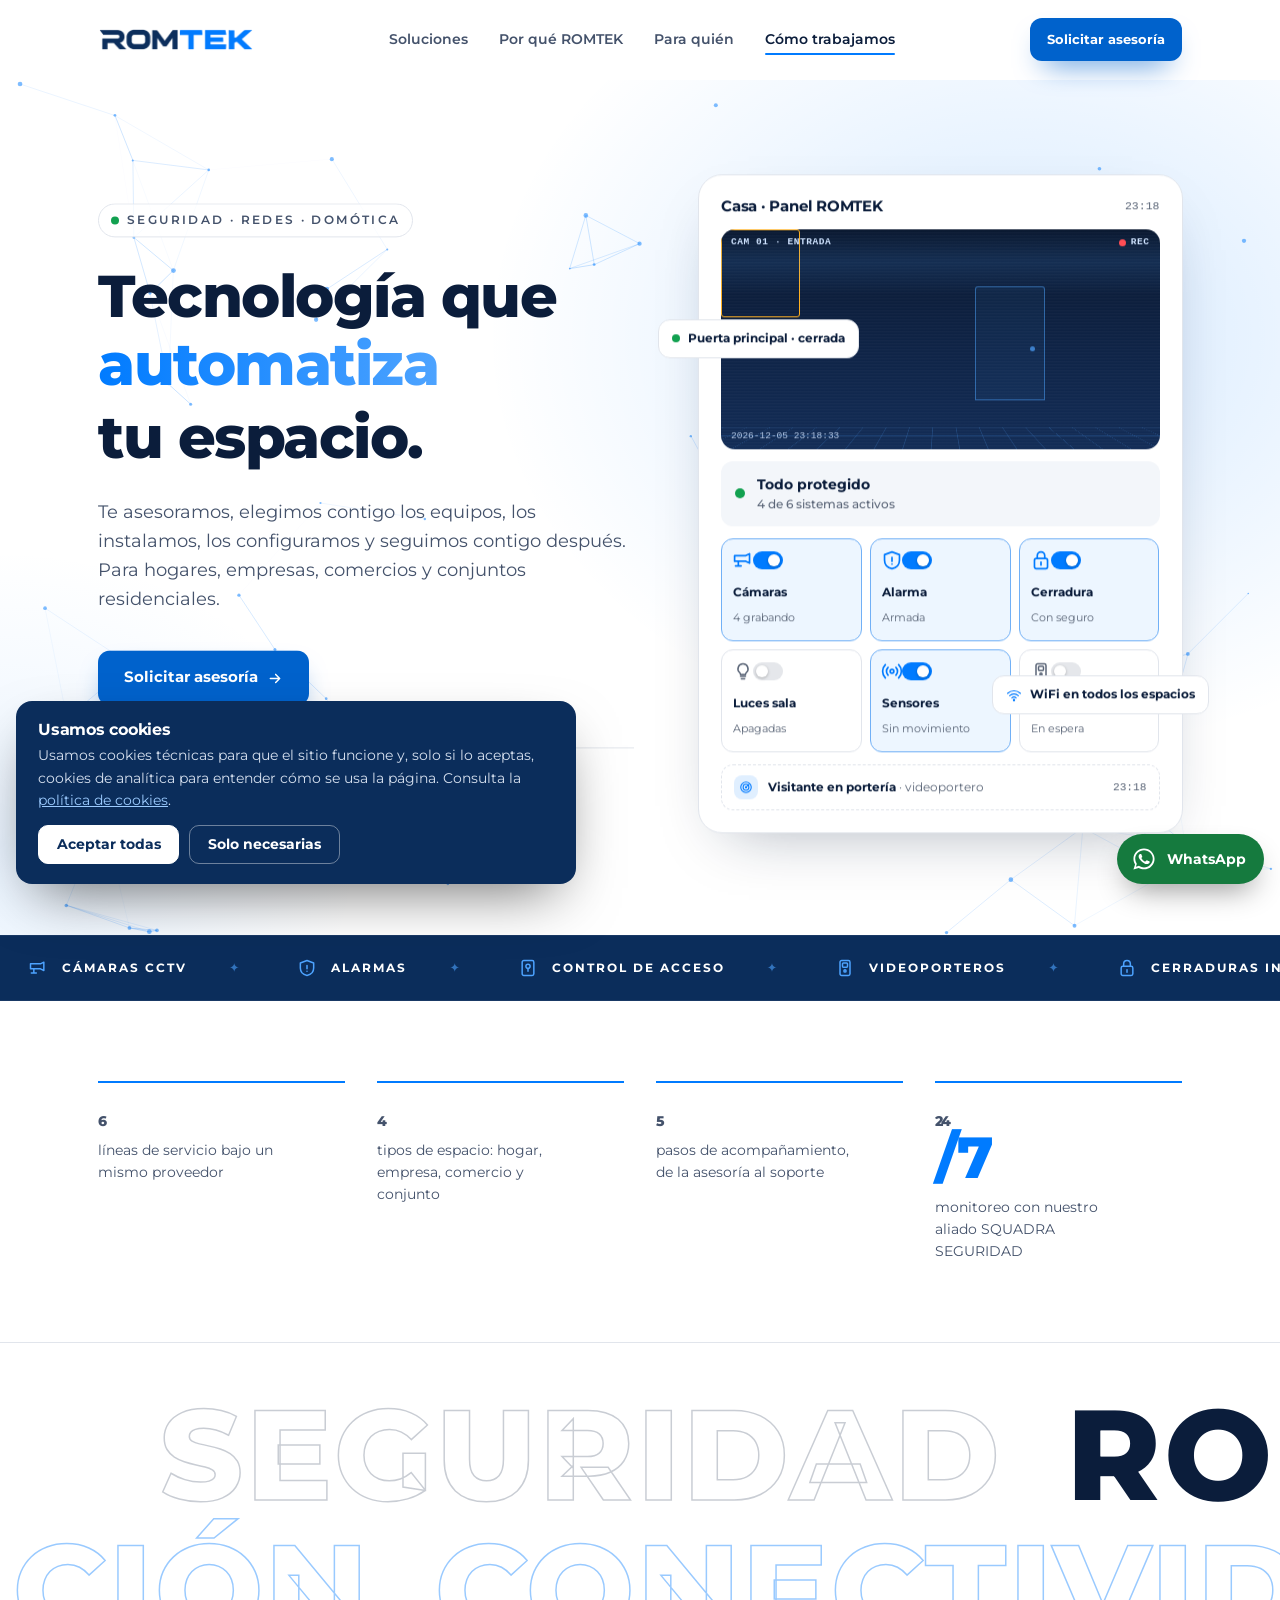
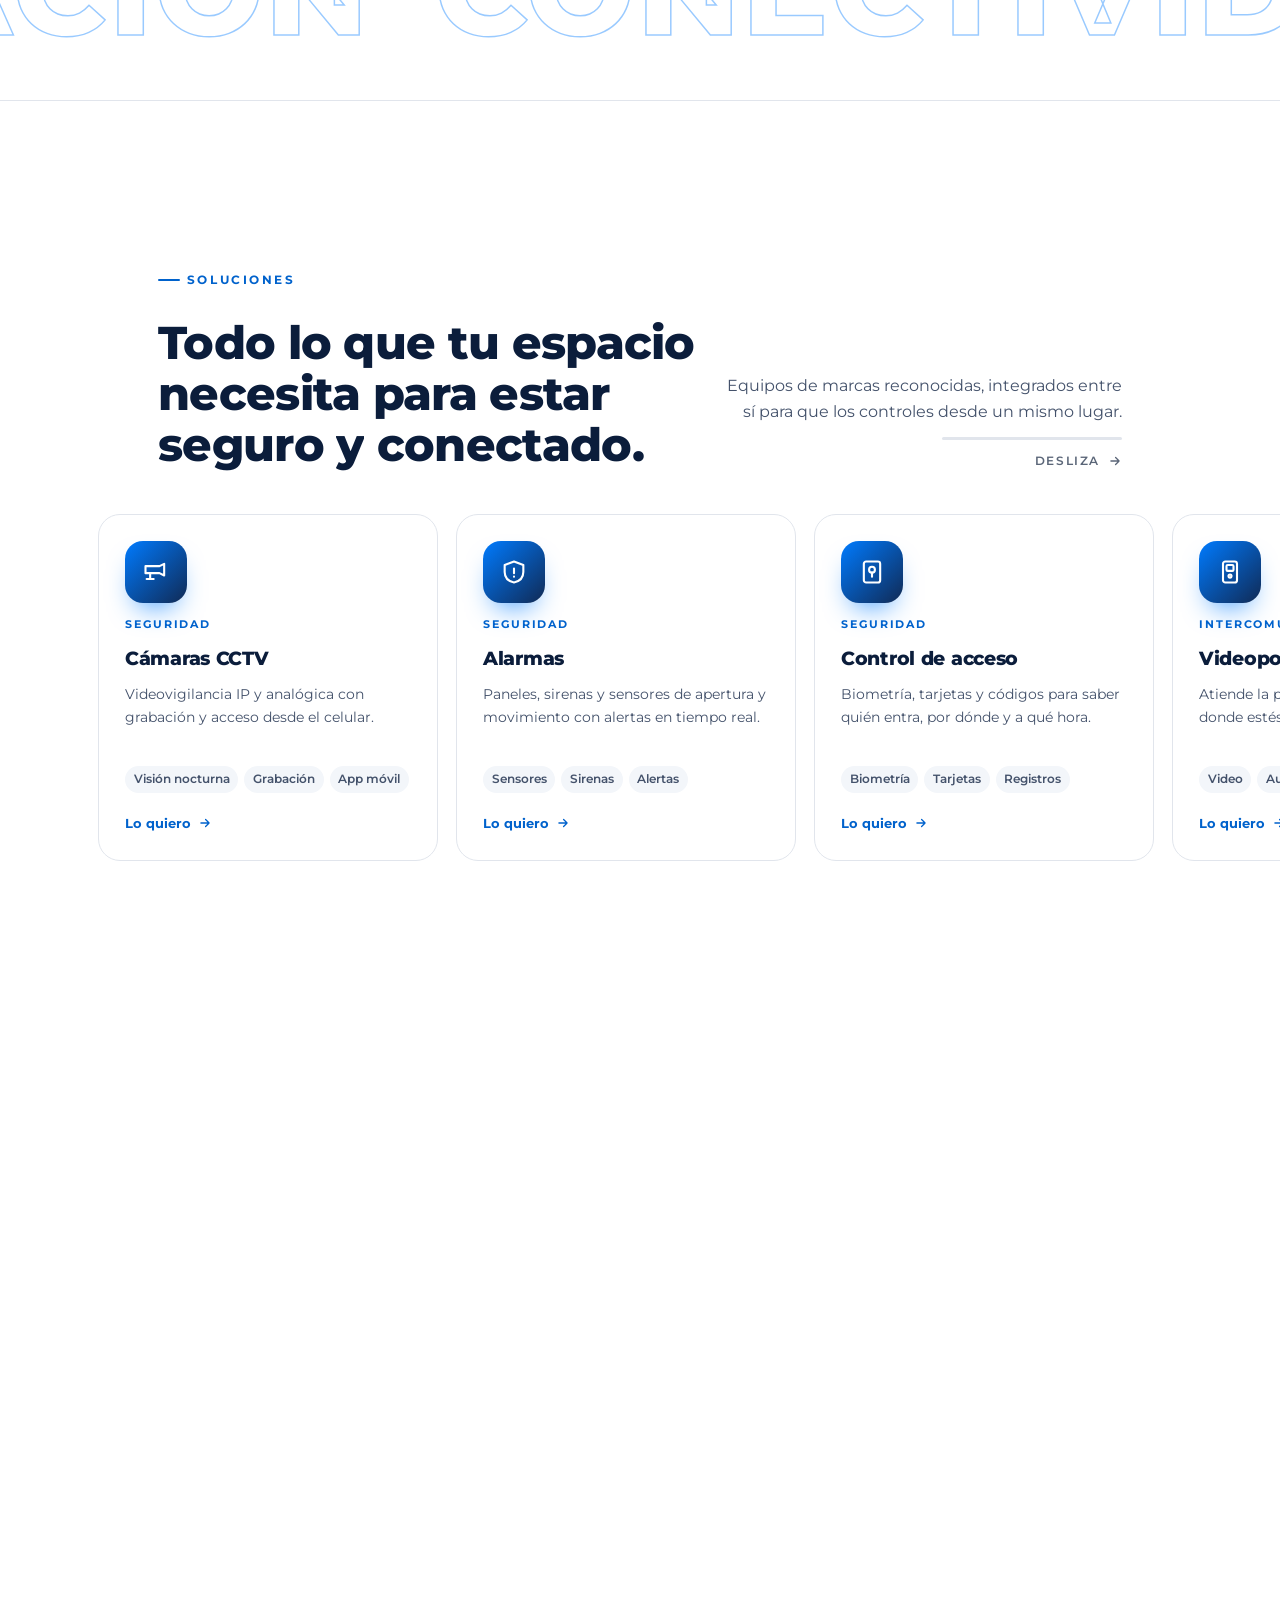
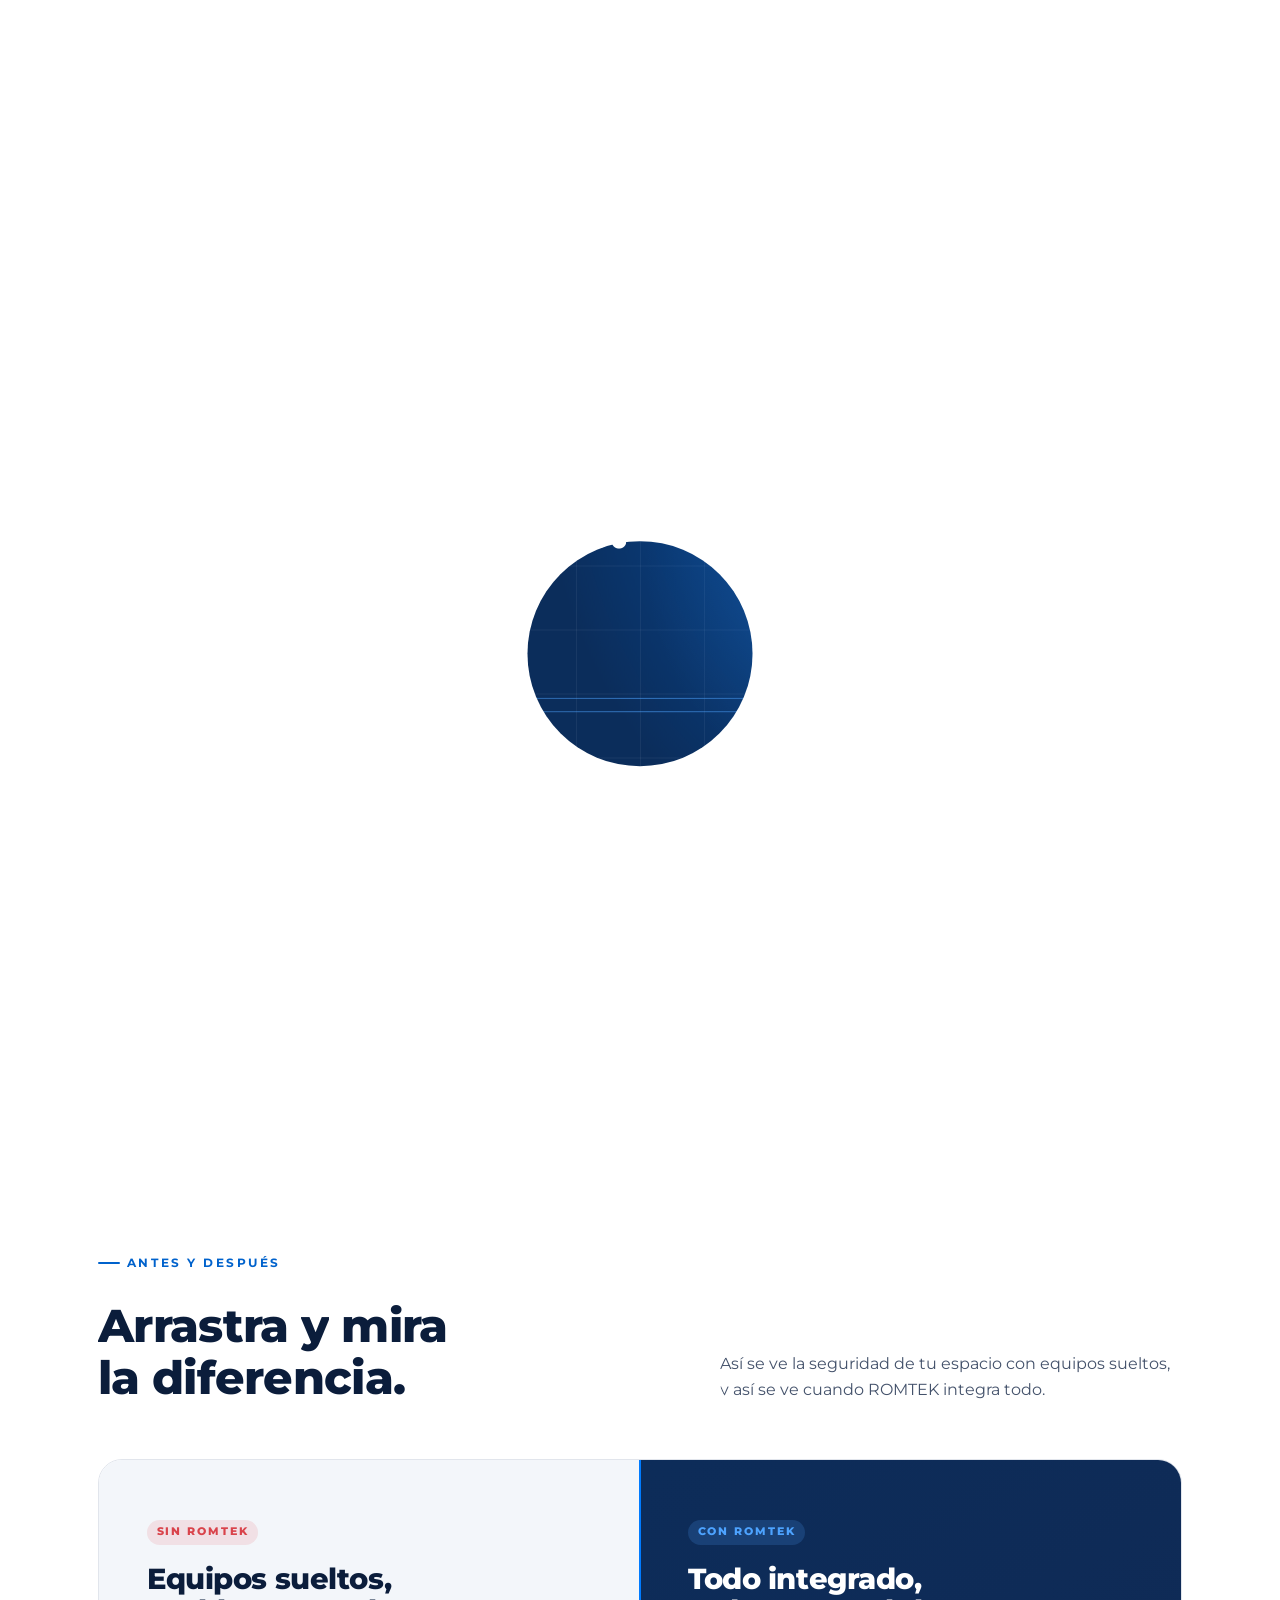
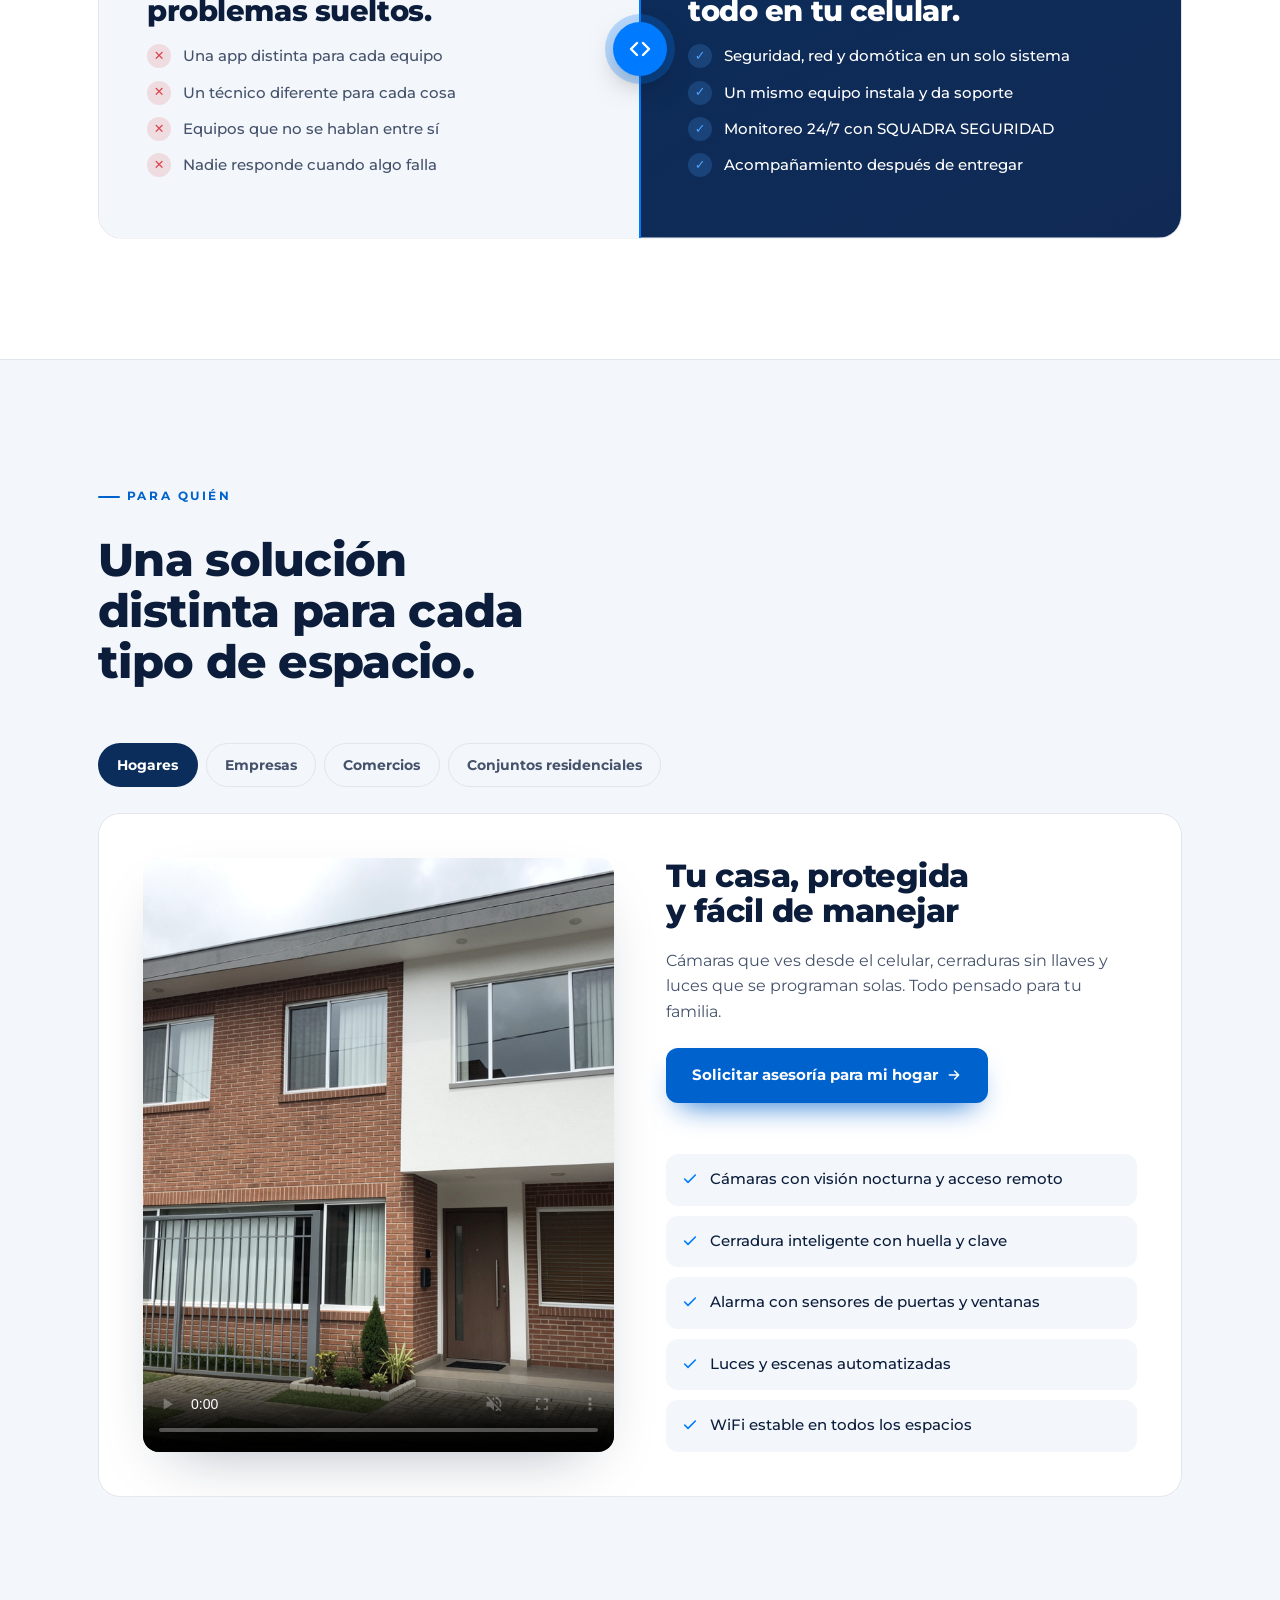
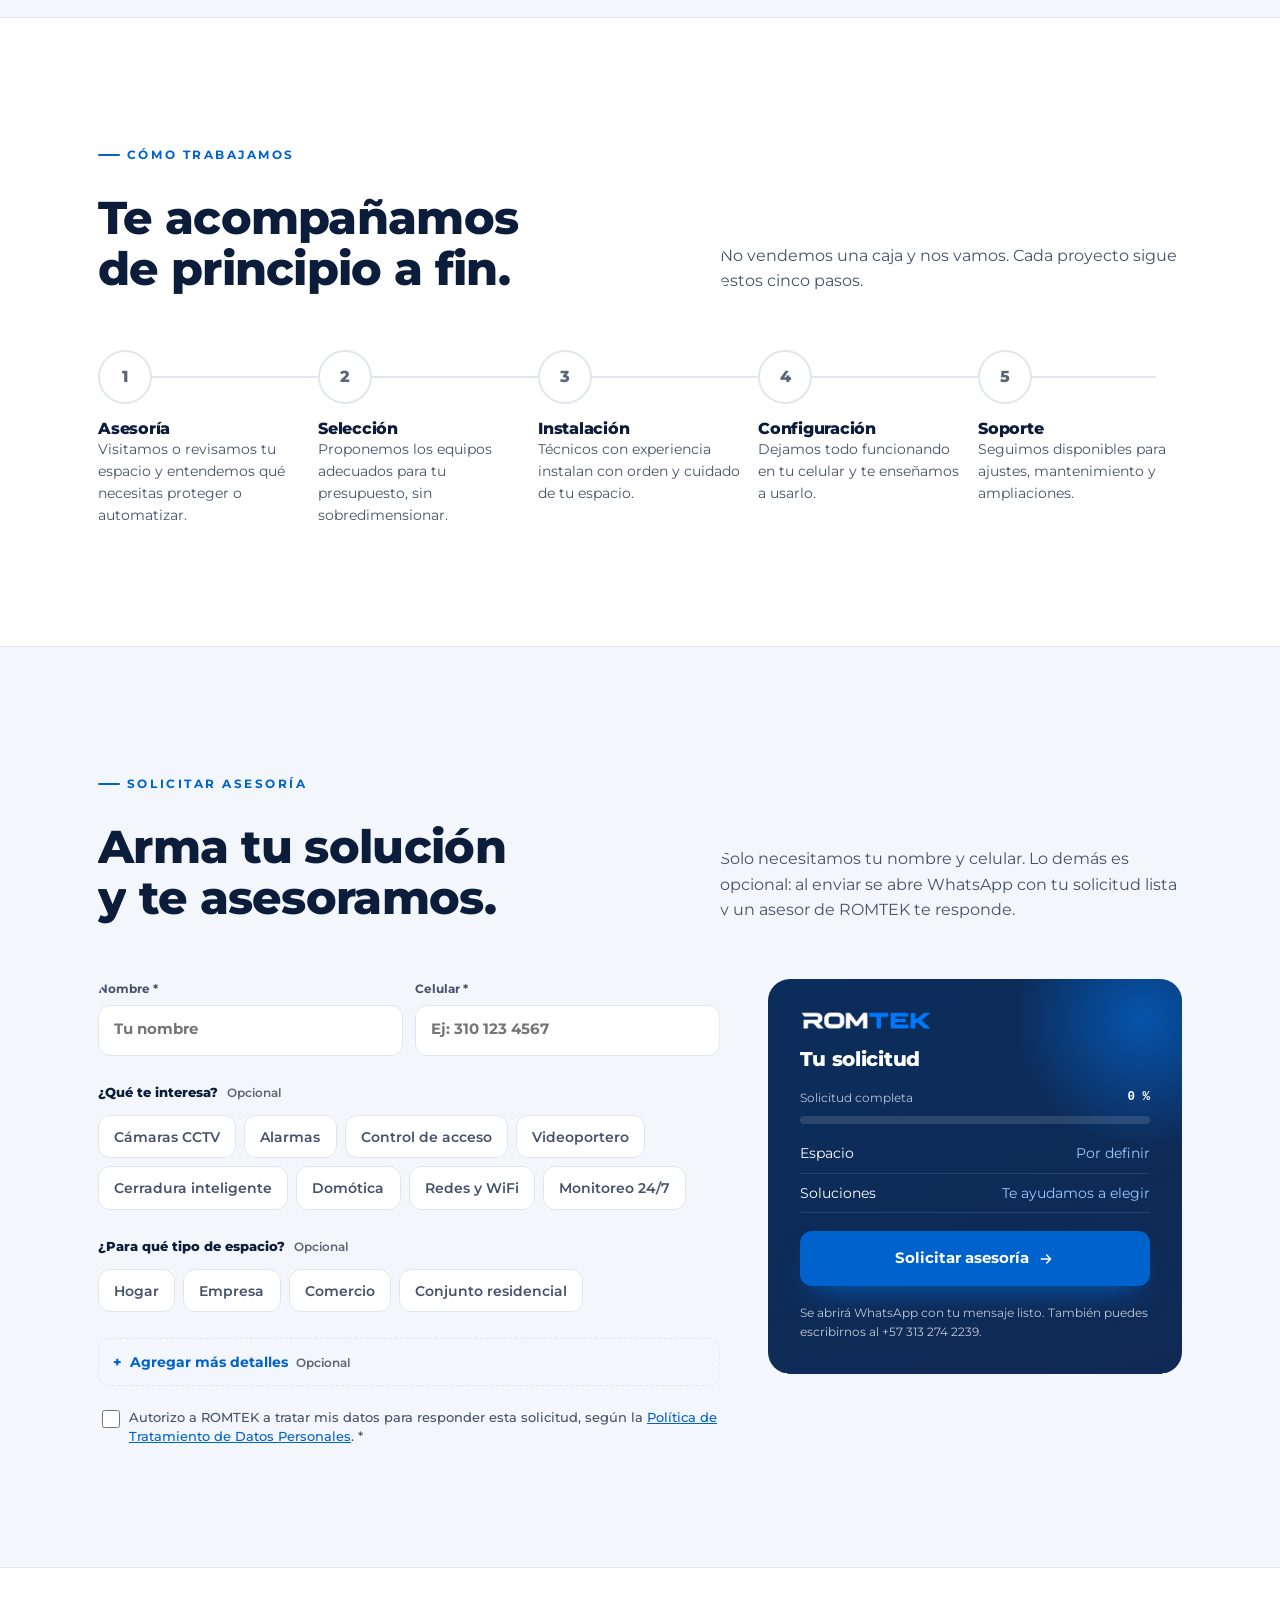
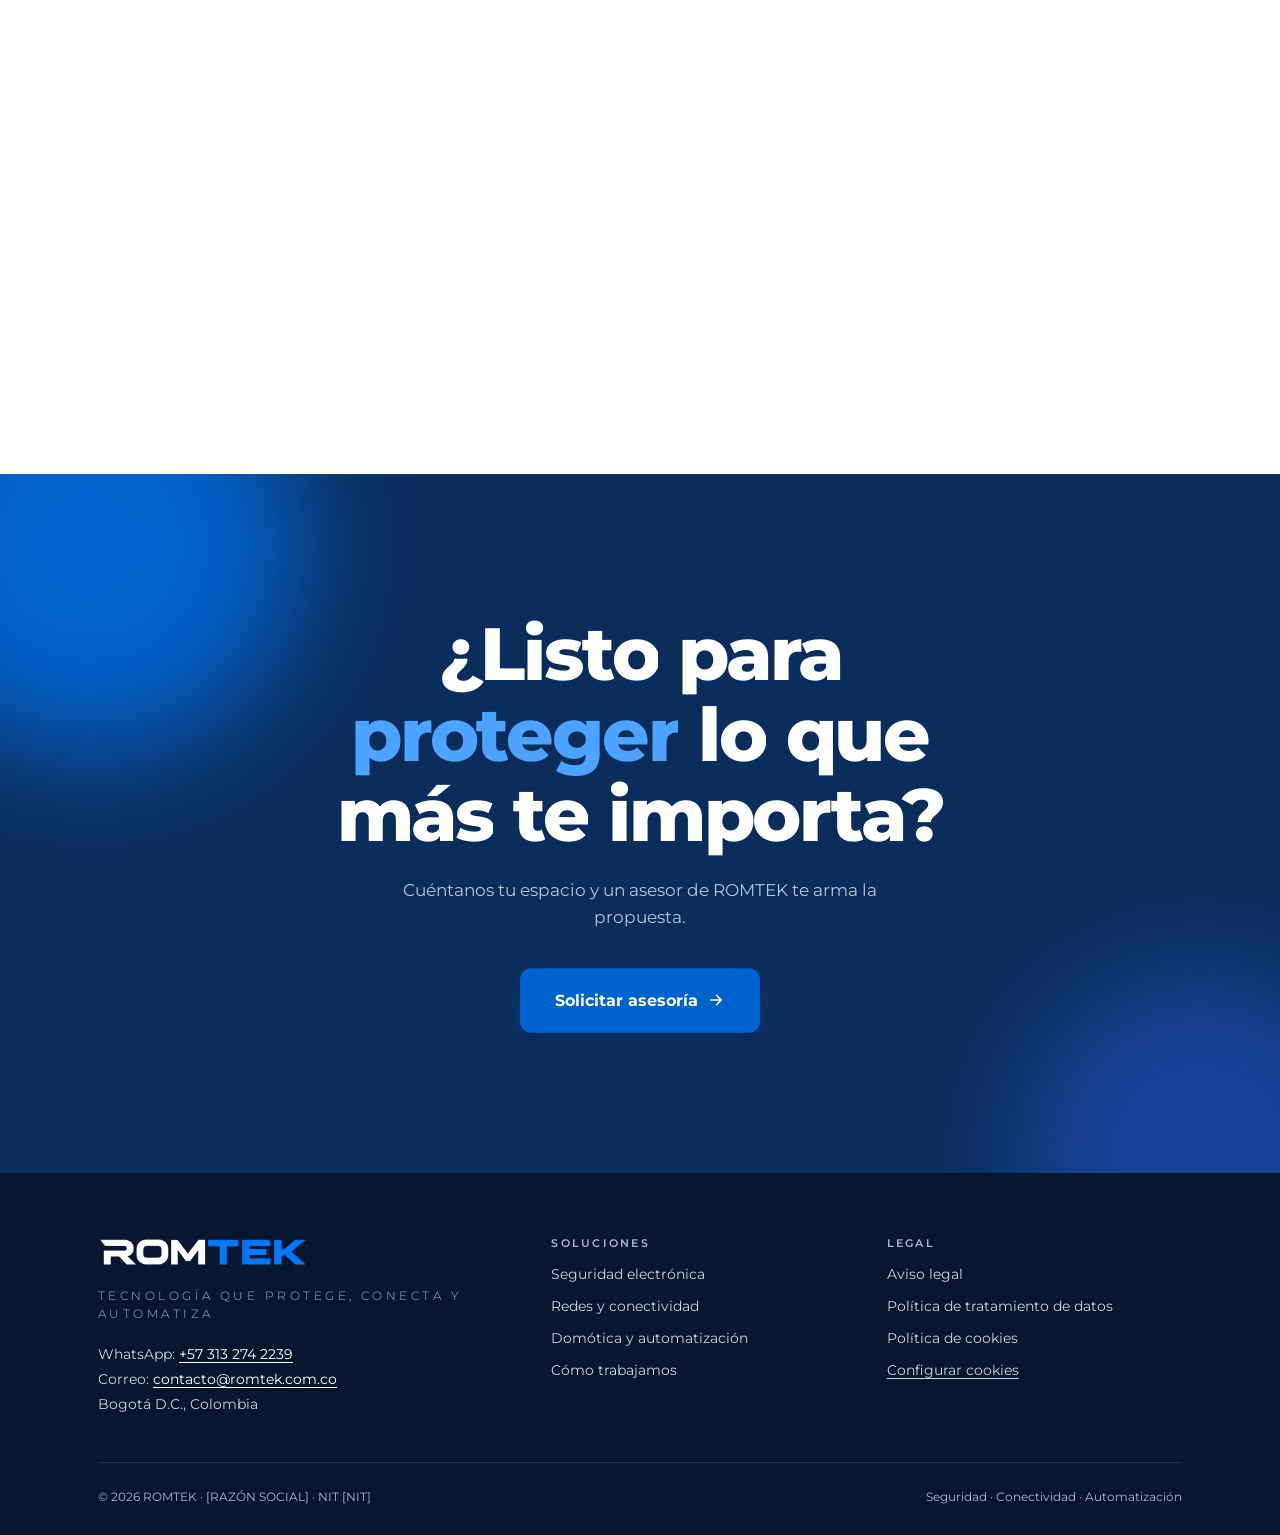
==== commit 06005e89: "Integrar el logo real: menu, intro, pie, paginas legales, favicon e iconos; lema oficial en metadato" ====
--- a/romtek-web/index.html
+++ b/romtek-web/index.html
@@ -11,19 +11,20 @@
 <meta property="og:type" content="website">
 <meta property="og:site_name" content="ROMTEK">
 <meta property="og:locale" content="es_CO">
-<meta property="og:title" content="ROMTEK | Tecnología que protege y conecta">
+<meta property="og:title" content="ROMTEK | Tecnología que protege, conecta y automatiza">
 <meta property="og:description" content="Seguridad electrónica, redes y domótica para hogares, empresas y conjuntos residenciales. Asesoría, instalación y soporte.">
 <meta property="og:url" content="https://www.romtek.com.co/">
 <meta property="og:image" content="https://www.romtek.com.co/assets/img/og-image.jpg">
 <meta property="og:image:width" content="1200">
 <meta property="og:image:height" content="630">
-<meta property="og:image:alt" content="Logo de ROMTEK con el lema Tecnología que protege y conecta sobre fondo azul oscuro">
+<meta property="og:image:alt" content="Logo de ROMTEK con el lema Tecnología que protege, conecta y automatiza sobre fondo azul oscuro">
 <meta name="twitter:card" content="summary_large_image">
-<meta name="twitter:title" content="ROMTEK | Tecnología que protege y conecta">
+<meta name="twitter:title" content="ROMTEK | Tecnología que protege, conecta y automatiza">
 <meta name="twitter:description" content="Seguridad electrónica, redes y domótica. Asesoría, instalación y soporte.">
 <meta name="twitter:image" content="https://www.romtek.com.co/assets/img/og-image.jpg">
 <link rel="icon" href="favicon.ico" sizes="32x32">
-<link rel="icon" href="assets/img/favicon.svg" type="image/svg+xml">
+<link rel="icon" href="assets/img/favicon-48.png" type="image/png" sizes="48x48">
+<link rel="icon" href="assets/img/icon-192.png" type="image/png" sizes="192x192">
 <link rel="apple-touch-icon" href="assets/img/apple-touch-icon.png">
 <link rel="manifest" href="site.webmanifest">
 <link rel="preload" href="assets/fonts/montserrat-latin-800-normal.woff2" as="font" type="font/woff2" crossorigin>
@@ -39,7 +40,7 @@
    "name": "ROMTEK",
    "url": "https://www.romtek.com.co/",
    "logo": "https://www.romtek.com.co/assets/img/icon-512.png",
-   "slogan": "Tecnología que protege y conecta",
+   "slogan": "Tecnología que protege, conecta y automatiza",
    "email": "contacto@romtek.com.co",
    "telephone": "+573132742239",
    "sameAs": []
@@ -226,7 +227,7 @@
 .intro .wm{font-size:clamp(2.6rem,9vw,5.5rem);color:#fff}
 .intro .wm i{font-style:normal;display:inline-block;animation:letterIn .6s var(--spring) both}
 .intro .wm b{color:var(--sky)}
-.intro .bar{position:absolute;left:50%;top:calc(50% + clamp(40px,7vw,70px));width:min(220px,50vw);height:2px;background:rgba(255,255,255,.12);transform:translateX(-50%);overflow:hidden;border-radius:2px}
+.intro .bar{position:absolute;left:50%;top:calc(50% + clamp(34px,5vw,52px));width:min(220px,50vw);height:2px;background:rgba(255,255,255,.12);transform:translateX(-50%);overflow:hidden;border-radius:2px}
 .intro .bar::after{content:"";position:absolute;inset:0;background:var(--sky);transform-origin:left;animation:load .5s var(--ease) both}
 @keyframes letterIn{from{opacity:0;transform:translateY(60%) scale(.6)}to{opacity:1;transform:none}}
 @keyframes load{from{transform:scaleX(0)}to{transform:scaleX(1)}}
@@ -236,6 +237,19 @@
 /* ---------- wordmark ---------- */
 .wm{font-weight:800;letter-spacing:.06em;color:var(--wordmark);display:inline-flex;line-height:1}
 .wm b{color:var(--blue);font-weight:800}
+/* ---------- logo (imagen) ---------- */
+.brand{display:inline-flex;align-items:center;line-height:0}
+.brand img{display:block;height:auto}
+.brand .on-dark{display:none}
+.nav .brand img{width:clamp(118px,15vw,156px)}
+.summary .brand img{width:132px}
+footer .brand img{width:clamp(160px,20vw,210px)}
+.intro .logo-intro{width:min(460px,72vw);height:auto;animation:logoIn .7s var(--spring) .05s both}
+@keyframes logoIn{from{opacity:0;transform:translateY(12px) scale(.96)}to{opacity:1;transform:none}}
+@media (prefers-color-scheme: dark){:root:not([data-theme="light"]) .brand .on-light{display:none}:root:not([data-theme="light"]) .brand .on-dark{display:block}}
+:root[data-theme="dark"] .brand .on-light{display:none}
+:root[data-theme="dark"] .brand .on-dark{display:block}
+
 
 /* ---------- buttons ---------- */
 .btn{position:relative;display:inline-flex;align-items:center;justify-content:center;gap:.6em;padding:1em 1.7em;border-radius:12px;font-weight:700;font-size:.92rem;border:1.5px solid transparent;cursor:pointer;transition:background .25s,border-color .25s,color .25s,box-shadow .3s;white-space:nowrap;overflow:hidden;isolation:isolate}
@@ -703,7 +717,7 @@
 </svg>
 
 <div class="intro" aria-hidden="true">
-  <span class="wm"><i style="animation-delay:.05s">R</i><i style="animation-delay:.1s">O</i><i style="animation-delay:.15s">M</i><b><i style="animation-delay:.25s">T</i><i style="animation-delay:.3s">E</i><i style="animation-delay:.35s">K</i></b></span>
+  <img class="logo-intro" src="assets/img/logo-negativo.png" alt="" width="640" height="93">
   <span class="bar"></span>
 </div>
 
@@ -711,7 +725,7 @@
 <div class="progress" id="progress" aria-hidden="true"></div>
 <nav class="nav" id="nav" aria-label="Principal">
   <div class="wrap">
-    <a href="#inicio" class="wm" aria-label="ROMTEK inicio">ROM<b>TEK</b></a>
+    <a href="#inicio" class="brand" aria-label="ROMTEK inicio"><img class="on-light" src="assets/img/logo.png" alt="ROMTEK" width="640" height="93"><img class="on-dark" src="assets/img/logo-negativo.png" alt="" width="640" height="93"></a>
     <ul>
       <li><a href="#soluciones">Soluciones</a></li>
       <li><a href="#comparar">Por qué ROMTEK</a></li>
@@ -996,7 +1010,7 @@
         </form>
 
         <aside class="summary rv" data-rv="right" aria-live="polite">
-          <span class="wm">ROM<b>TEK</b></span>
+          <span class="brand"><img src="assets/img/logo-negativo.png" alt="ROMTEK" width="640" height="93" loading="lazy"></span>
           <h3>Tu solicitud</h3>
           <div class="meter"><div class="row"><span>Solicitud completa</span><b id="mPct">40 %</b></div><div class="track"><i id="mBar" style="--m:40%"></i></div></div>
           <ul id="sumList"></ul>
@@ -1044,7 +1058,7 @@
   <div class="wrap">
     <div class="foot">
       <div>
-        <span class="wm">ROM<b>TEK</b></span>
+        <span class="brand"><img src="assets/img/logo-negativo.png" alt="ROMTEK" width="640" height="93" loading="lazy"></span>
         <p class="tag">Tecnología que protege, conecta y automatiza</p>
         <p class="contact">WhatsApp: <a href="https://wa.me/573132742239" data-loc="footer" target="_blank" rel="noopener">+57 313 274 2239</a><br>Correo: <a href="mailto:contacto@romtek.com.co">contacto@romtek.com.co</a><br>Bogotá D.C., Colombia</p>
       </div>
--- a/romtek-web/assets/site.css
+++ b/romtek-web/assets/site.css
@@ -32,6 +32,8 @@
 .lg-top .in{max-width:880px;margin:0 auto;padding:16px clamp(16px,5vw,32px);display:flex;justify-content:space-between;align-items:center;gap:16px}
 .lg-wm{font-weight:800;letter-spacing:.06em;font-size:1.3rem;color:#0B2D5B;text-decoration:none}
 .lg-wm b{color:#0062CC}
+.lg-wm{line-height:0}
+.lg-wm img{display:block;width:140px;height:auto}
 .lg-back{font-weight:600;font-size:.88rem;text-decoration:none}
 .lg-main{max-width:880px;margin:0 auto;padding:clamp(32px,6vw,64px) clamp(16px,5vw,32px)}
 .lg-main .eyebrow{font-size:.72rem;font-weight:700;letter-spacing:.22em;text-transform:uppercase;color:#0062CC}
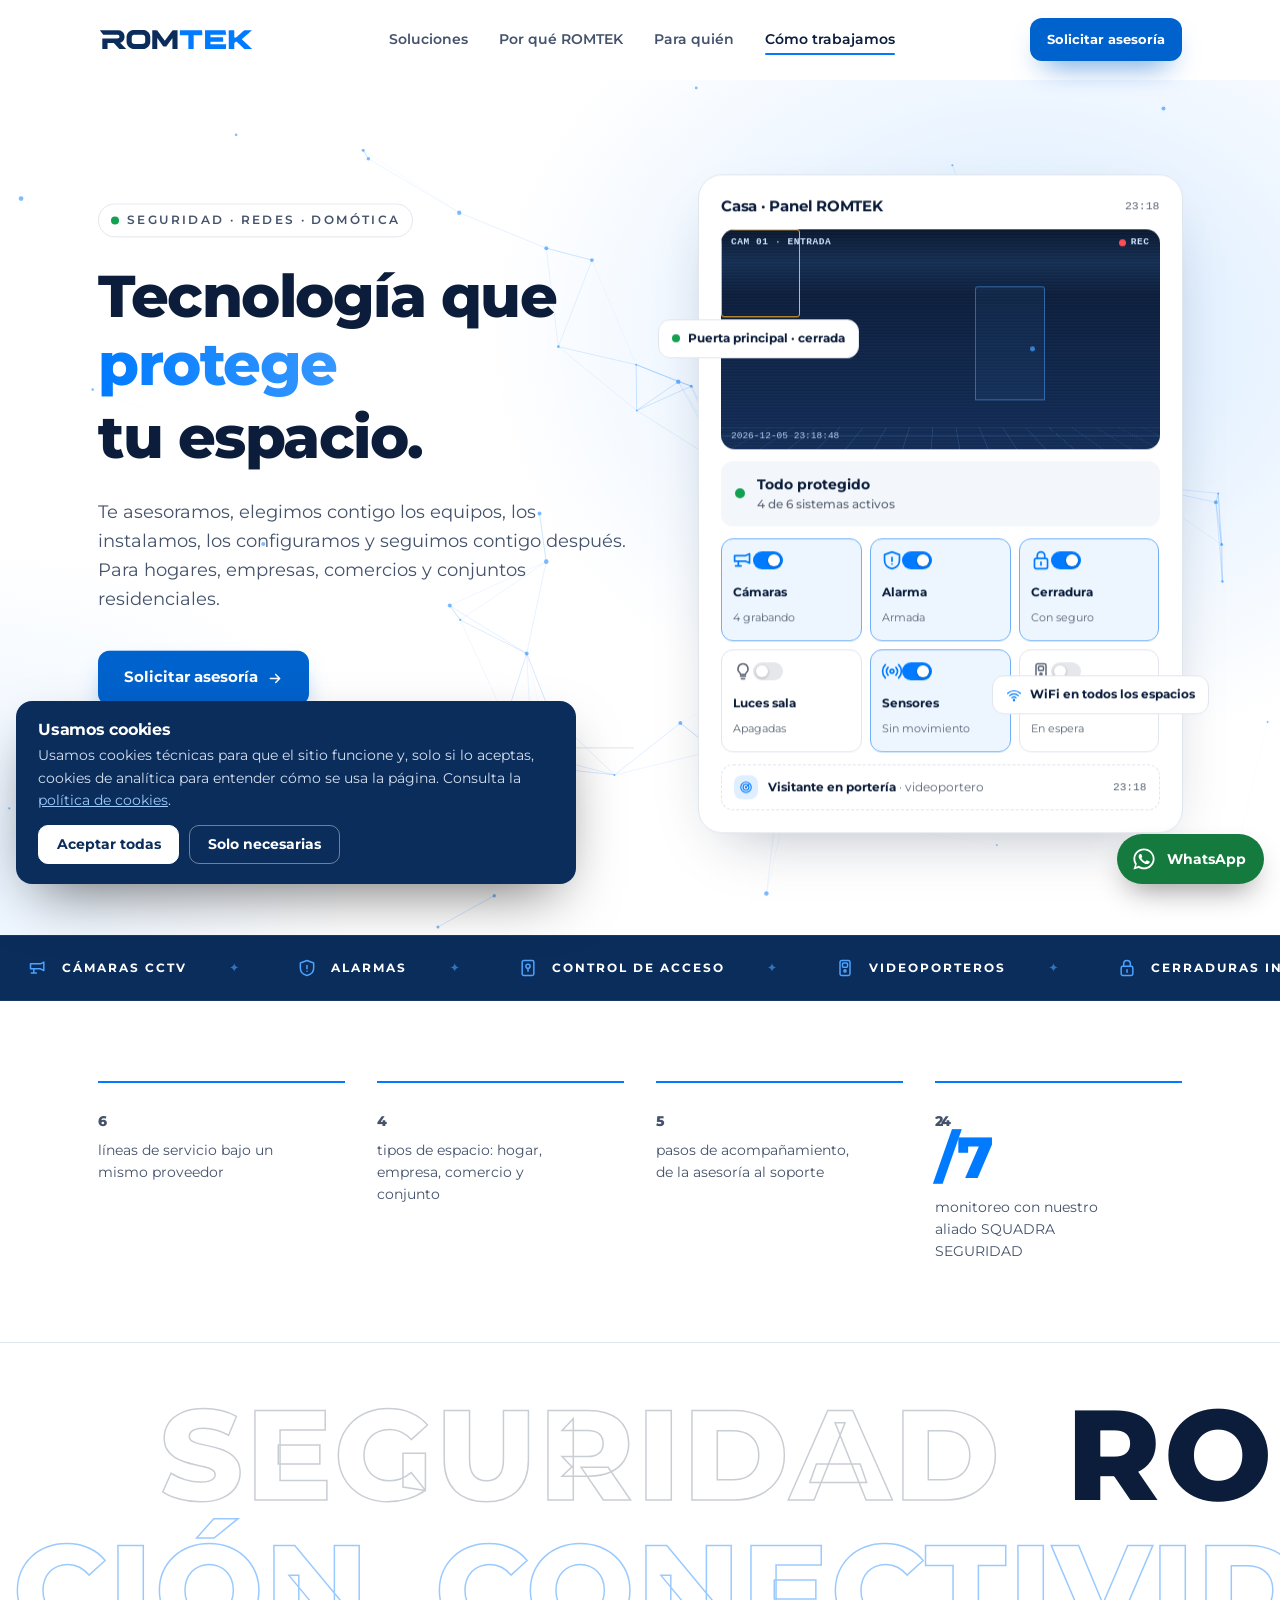
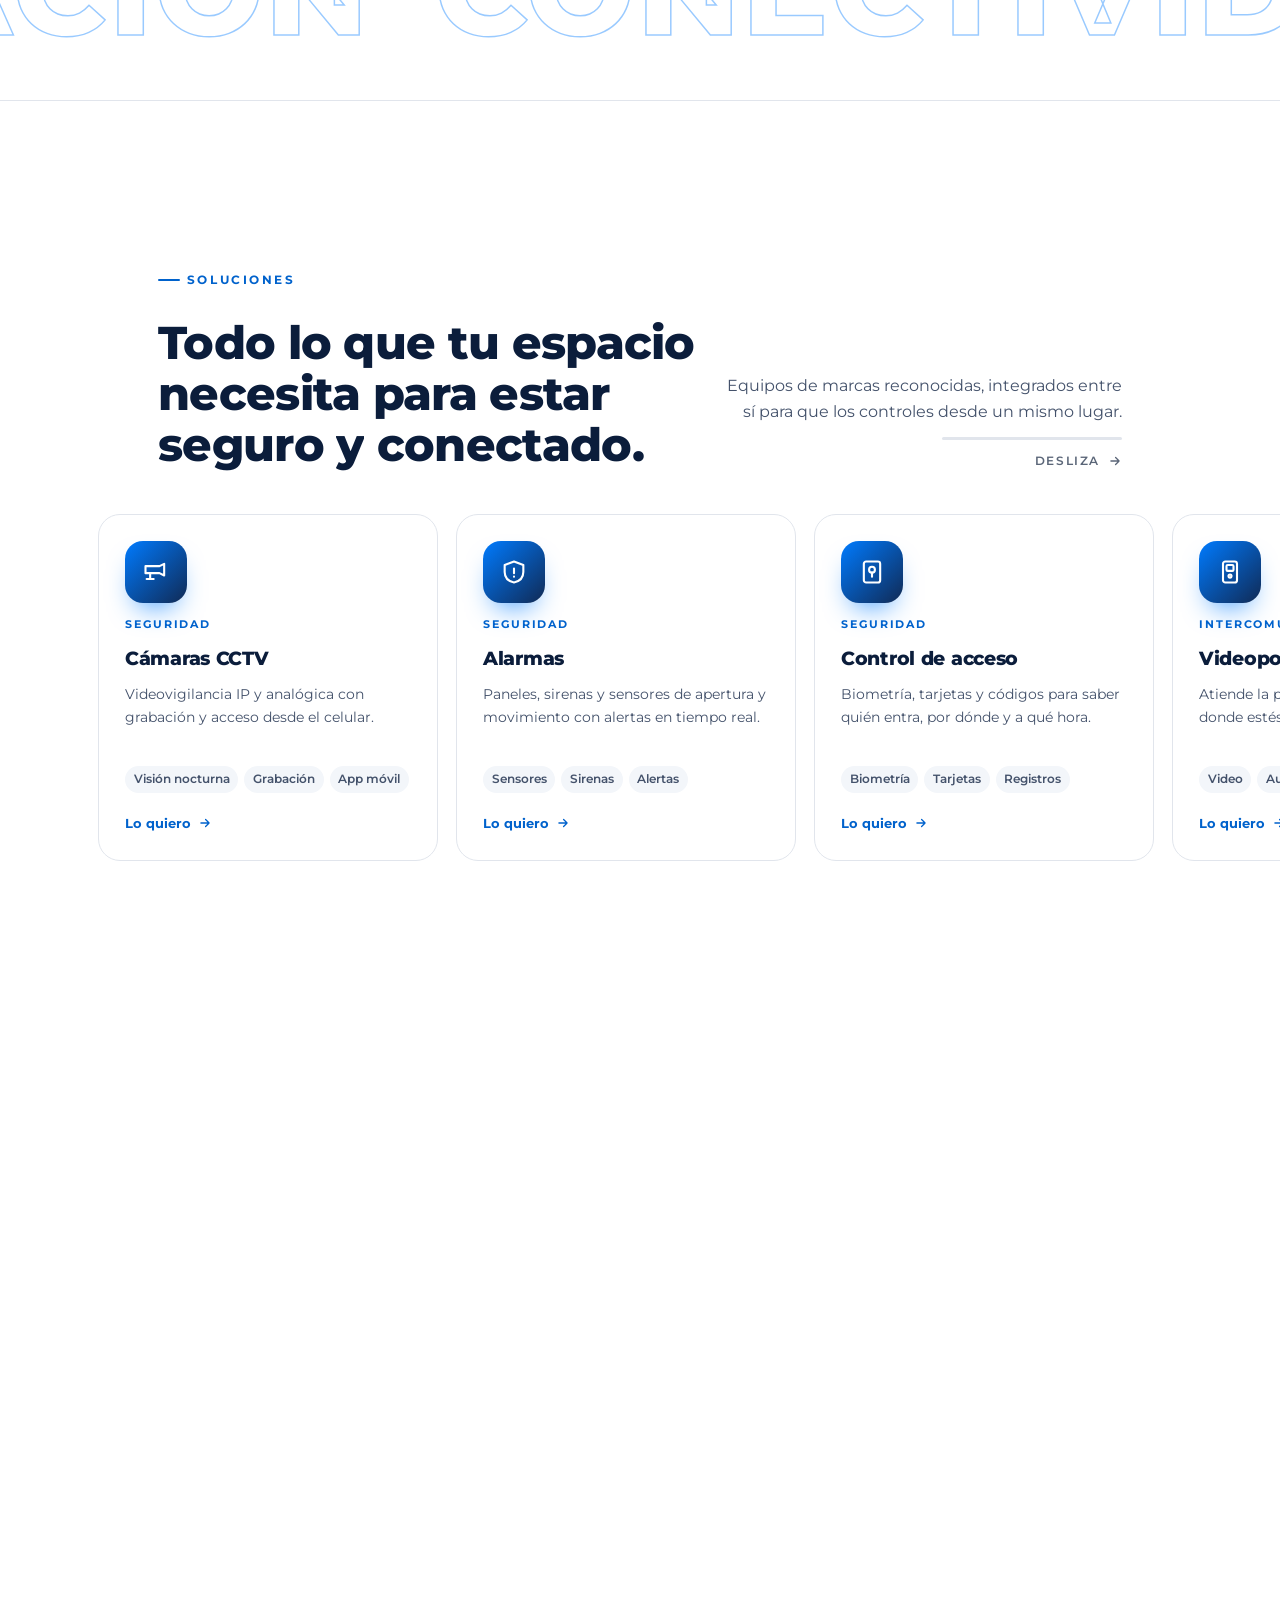
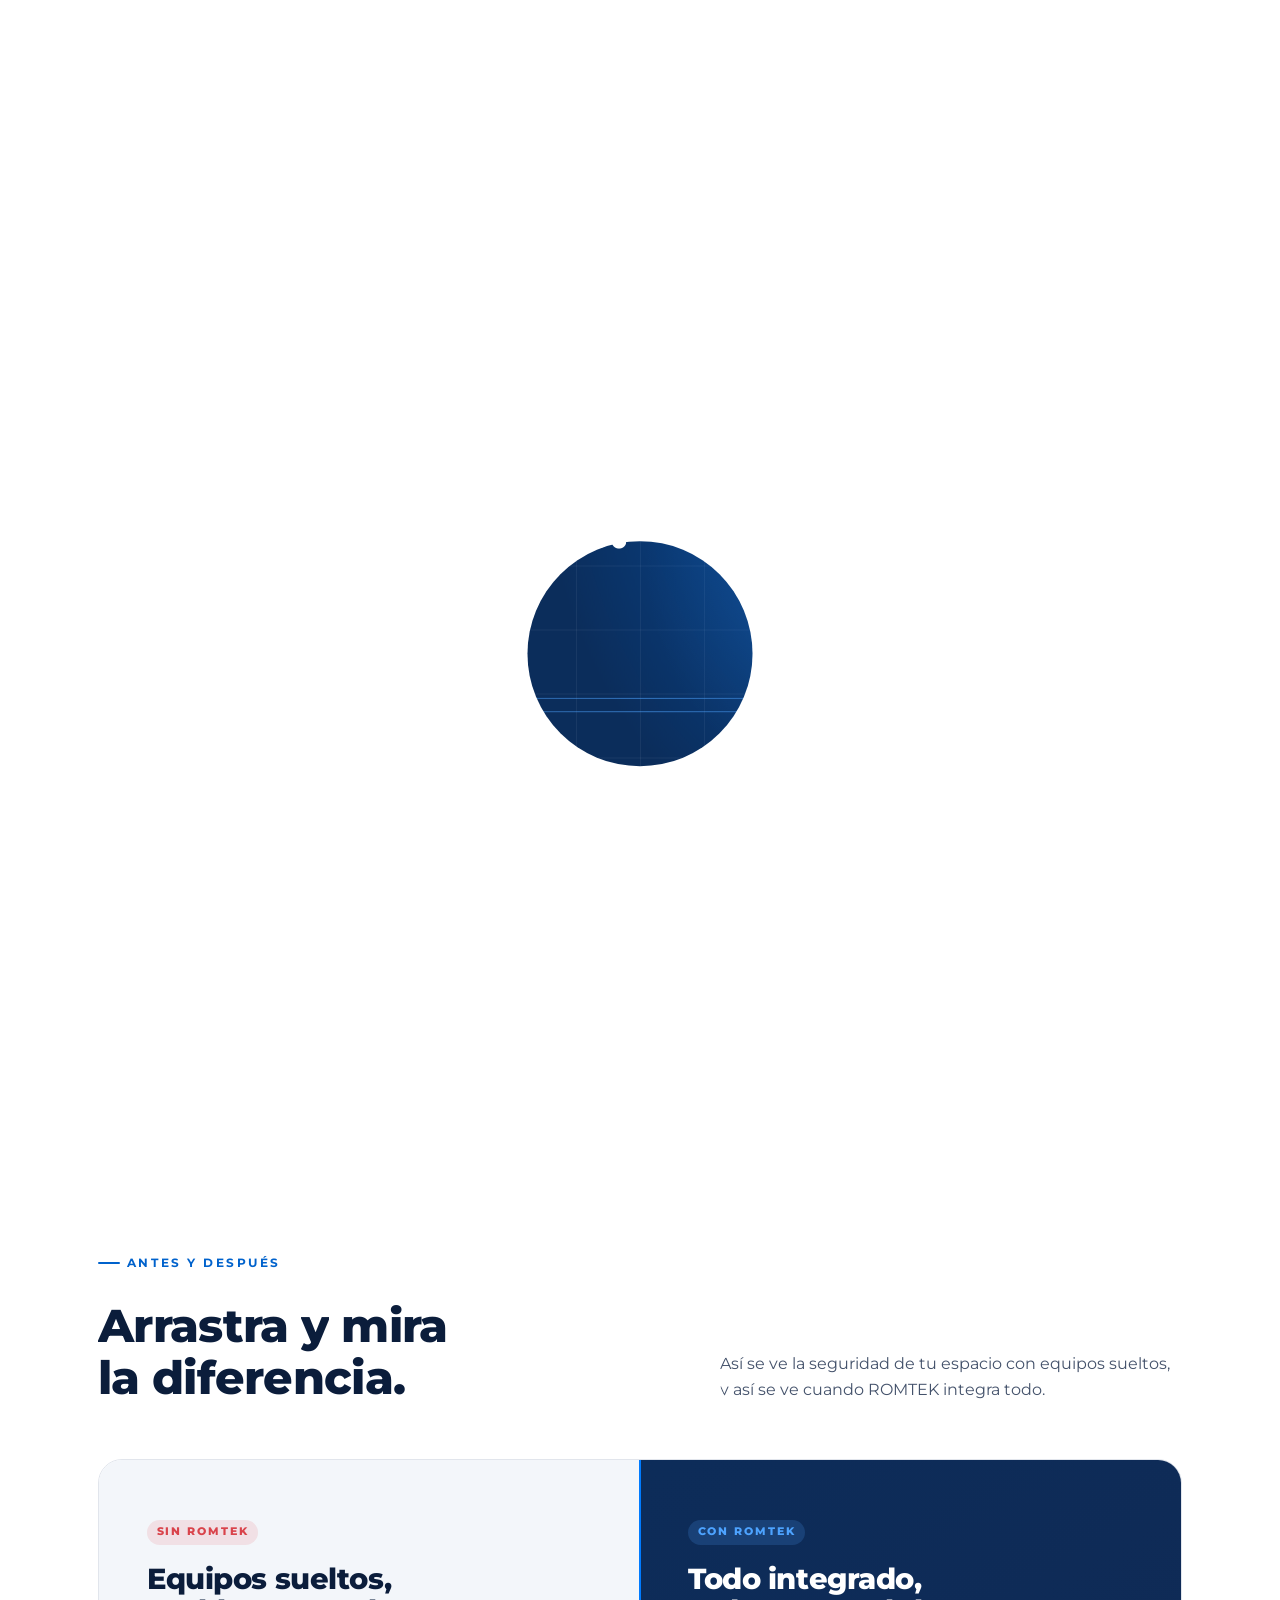
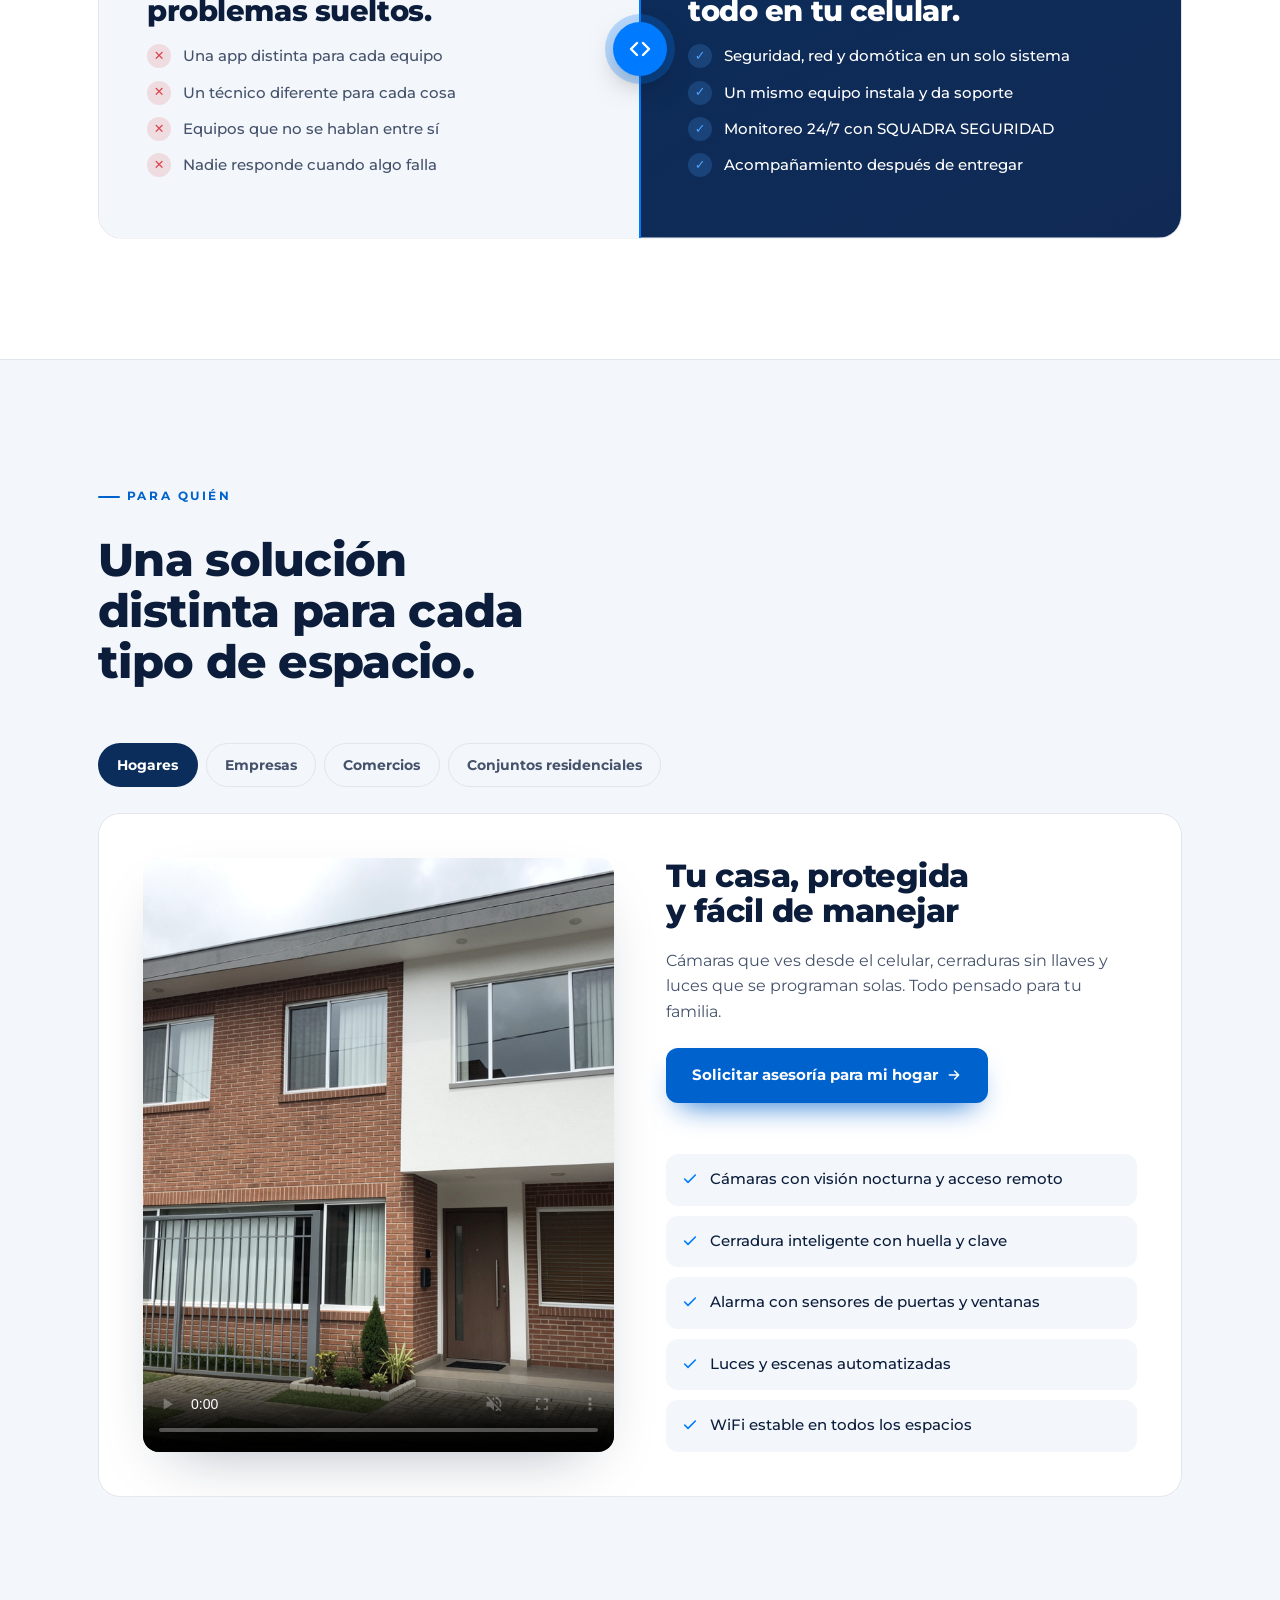
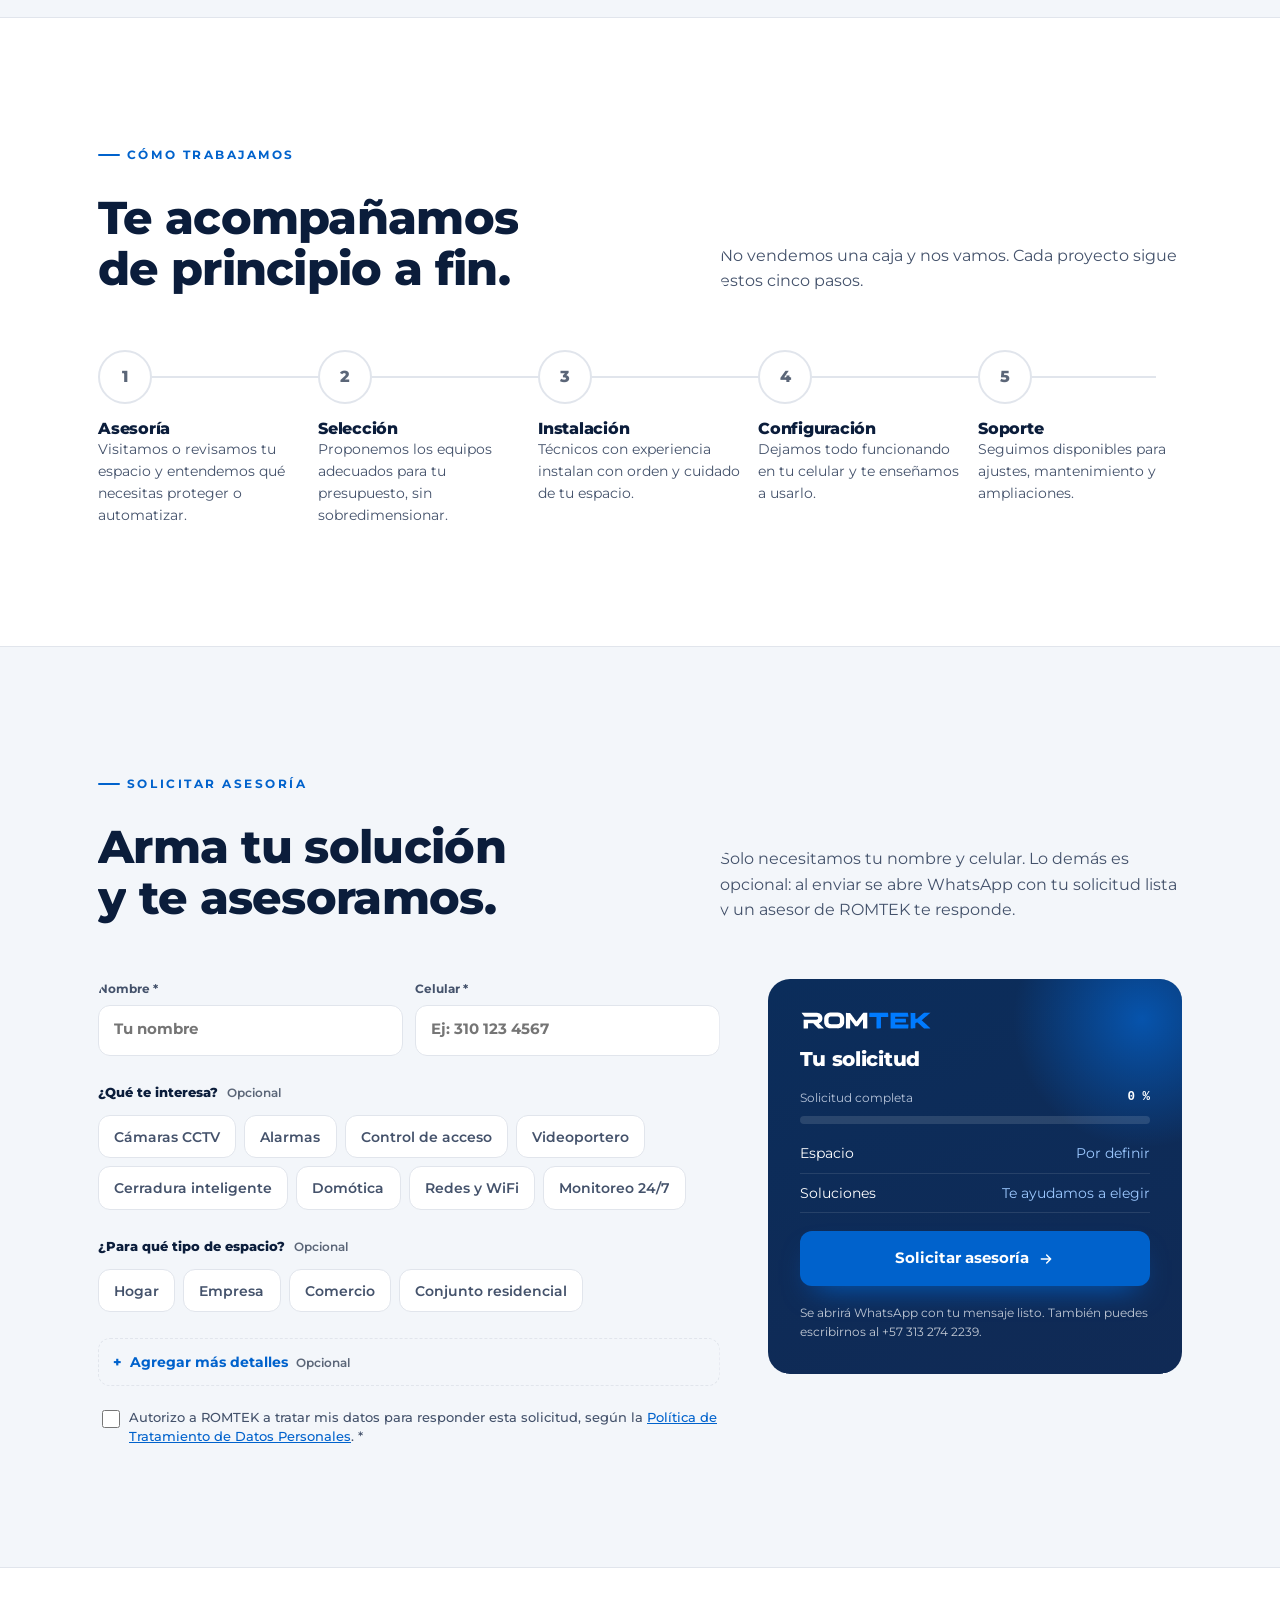
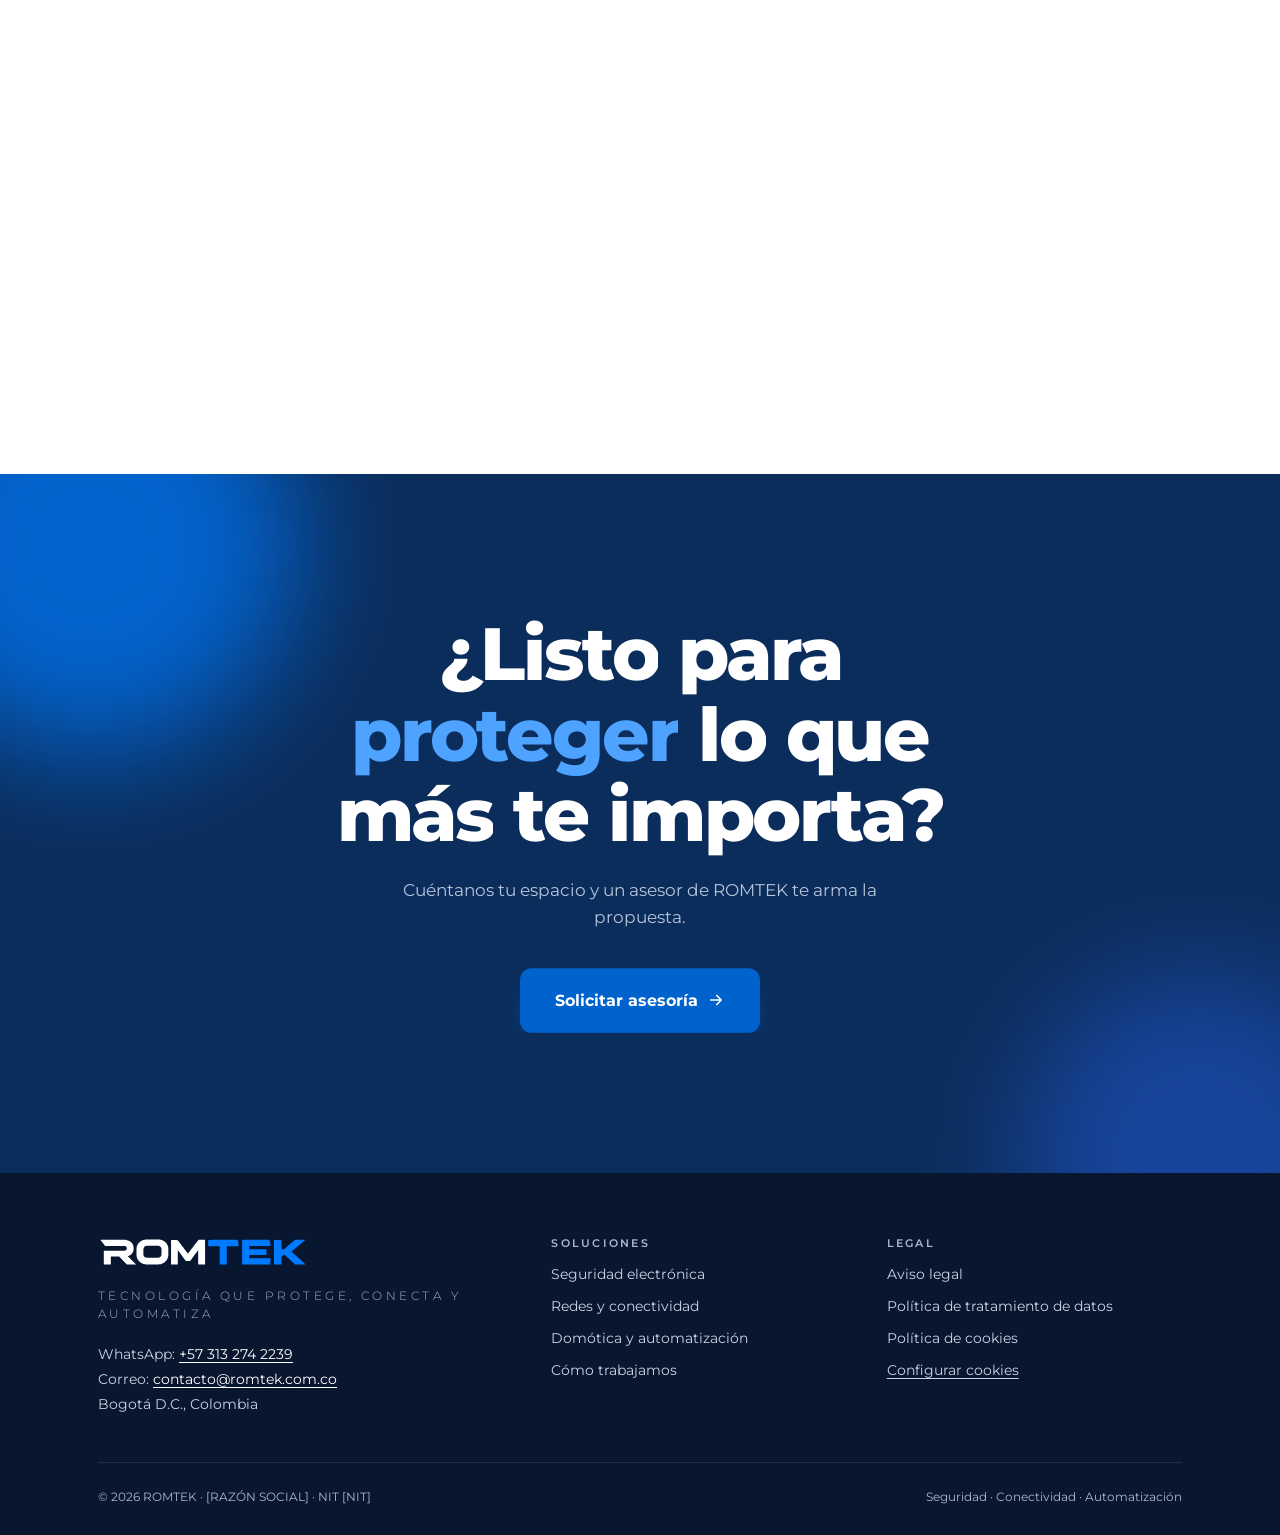
==== commit 68e103bd: "Logo en SVG (nitidez): menu, intro, pie y paginas legales Co-Authored-By: Claude Sonnet 5.5 <noreply" ====
--- a/romtek-web/index.html
+++ b/romtek-web/index.html
@@ -717,7 +717,7 @@
 </svg>
 
 <div class="intro" aria-hidden="true">
-  <img class="logo-intro" src="assets/img/logo-negativo.png" alt="" width="640" height="93">
+  <img class="logo-intro" src="assets/img/logo-negativo.svg" alt="" width="640" height="93">
   <span class="bar"></span>
 </div>
 
@@ -725,7 +725,7 @@
 <div class="progress" id="progress" aria-hidden="true"></div>
 <nav class="nav" id="nav" aria-label="Principal">
   <div class="wrap">
-    <a href="#inicio" class="brand" aria-label="ROMTEK inicio"><img class="on-light" src="assets/img/logo.png" alt="ROMTEK" width="640" height="93"><img class="on-dark" src="assets/img/logo-negativo.png" alt="" width="640" height="93"></a>
+    <a href="#inicio" class="brand" aria-label="ROMTEK inicio"><img class="on-light" src="assets/img/logo.svg" alt="ROMTEK" width="640" height="93"><img class="on-dark" src="assets/img/logo-negativo.svg" alt="" width="640" height="93"></a>
     <ul>
       <li><a href="#soluciones">Soluciones</a></li>
       <li><a href="#comparar">Por qué ROMTEK</a></li>
@@ -1010,7 +1010,7 @@
         </form>
 
         <aside class="summary rv" data-rv="right" aria-live="polite">
-          <span class="brand"><img src="assets/img/logo-negativo.png" alt="ROMTEK" width="640" height="93" loading="lazy"></span>
+          <span class="brand"><img src="assets/img/logo-negativo.svg" alt="ROMTEK" width="640" height="93" loading="lazy"></span>
           <h3>Tu solicitud</h3>
           <div class="meter"><div class="row"><span>Solicitud completa</span><b id="mPct">40 %</b></div><div class="track"><i id="mBar" style="--m:40%"></i></div></div>
           <ul id="sumList"></ul>
@@ -1058,7 +1058,7 @@
   <div class="wrap">
     <div class="foot">
       <div>
-        <span class="brand"><img src="assets/img/logo-negativo.png" alt="ROMTEK" width="640" height="93" loading="lazy"></span>
+        <span class="brand"><img src="assets/img/logo-negativo.svg" alt="ROMTEK" width="640" height="93" loading="lazy"></span>
         <p class="tag">Tecnología que protege, conecta y automatiza</p>
         <p class="contact">WhatsApp: <a href="https://wa.me/573132742239" data-loc="footer" target="_blank" rel="noopener">+57 313 274 2239</a><br>Correo: <a href="mailto:contacto@romtek.com.co">contacto@romtek.com.co</a><br>Bogotá D.C., Colombia</p>
       </div>
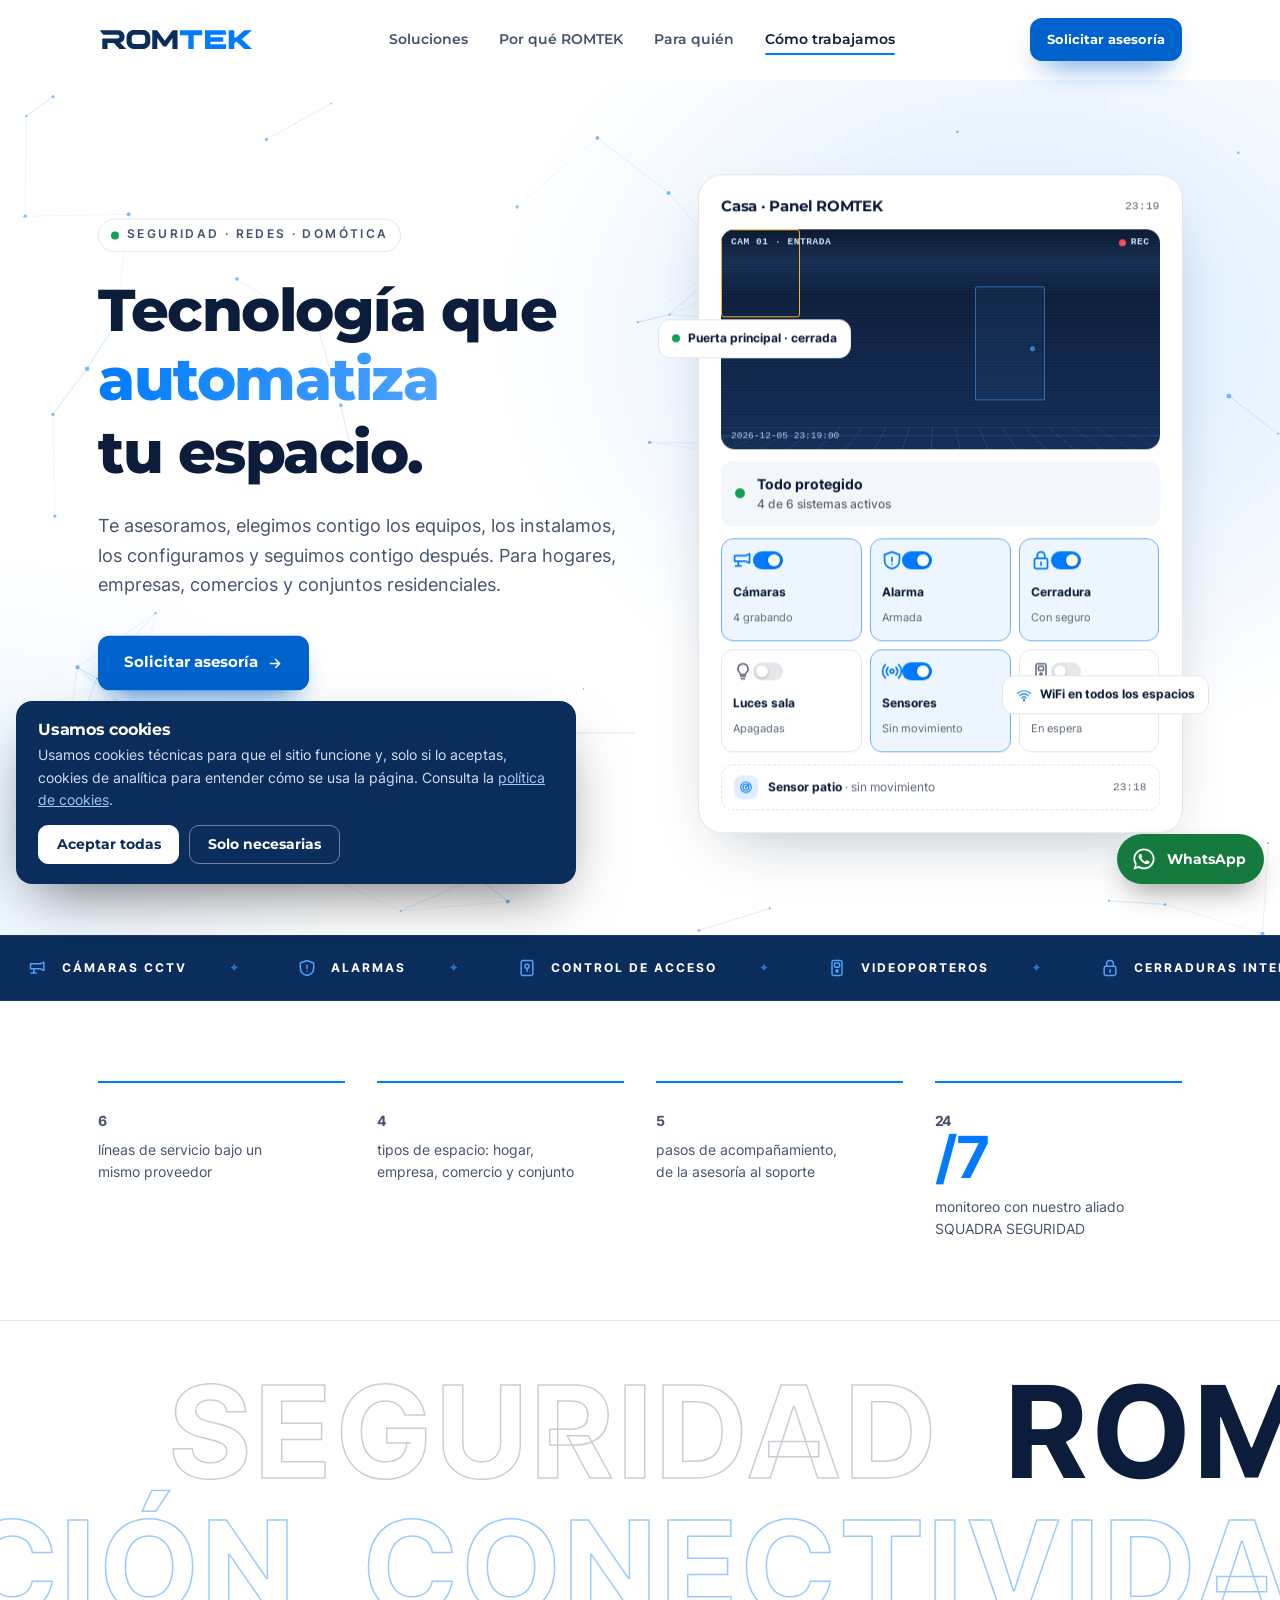
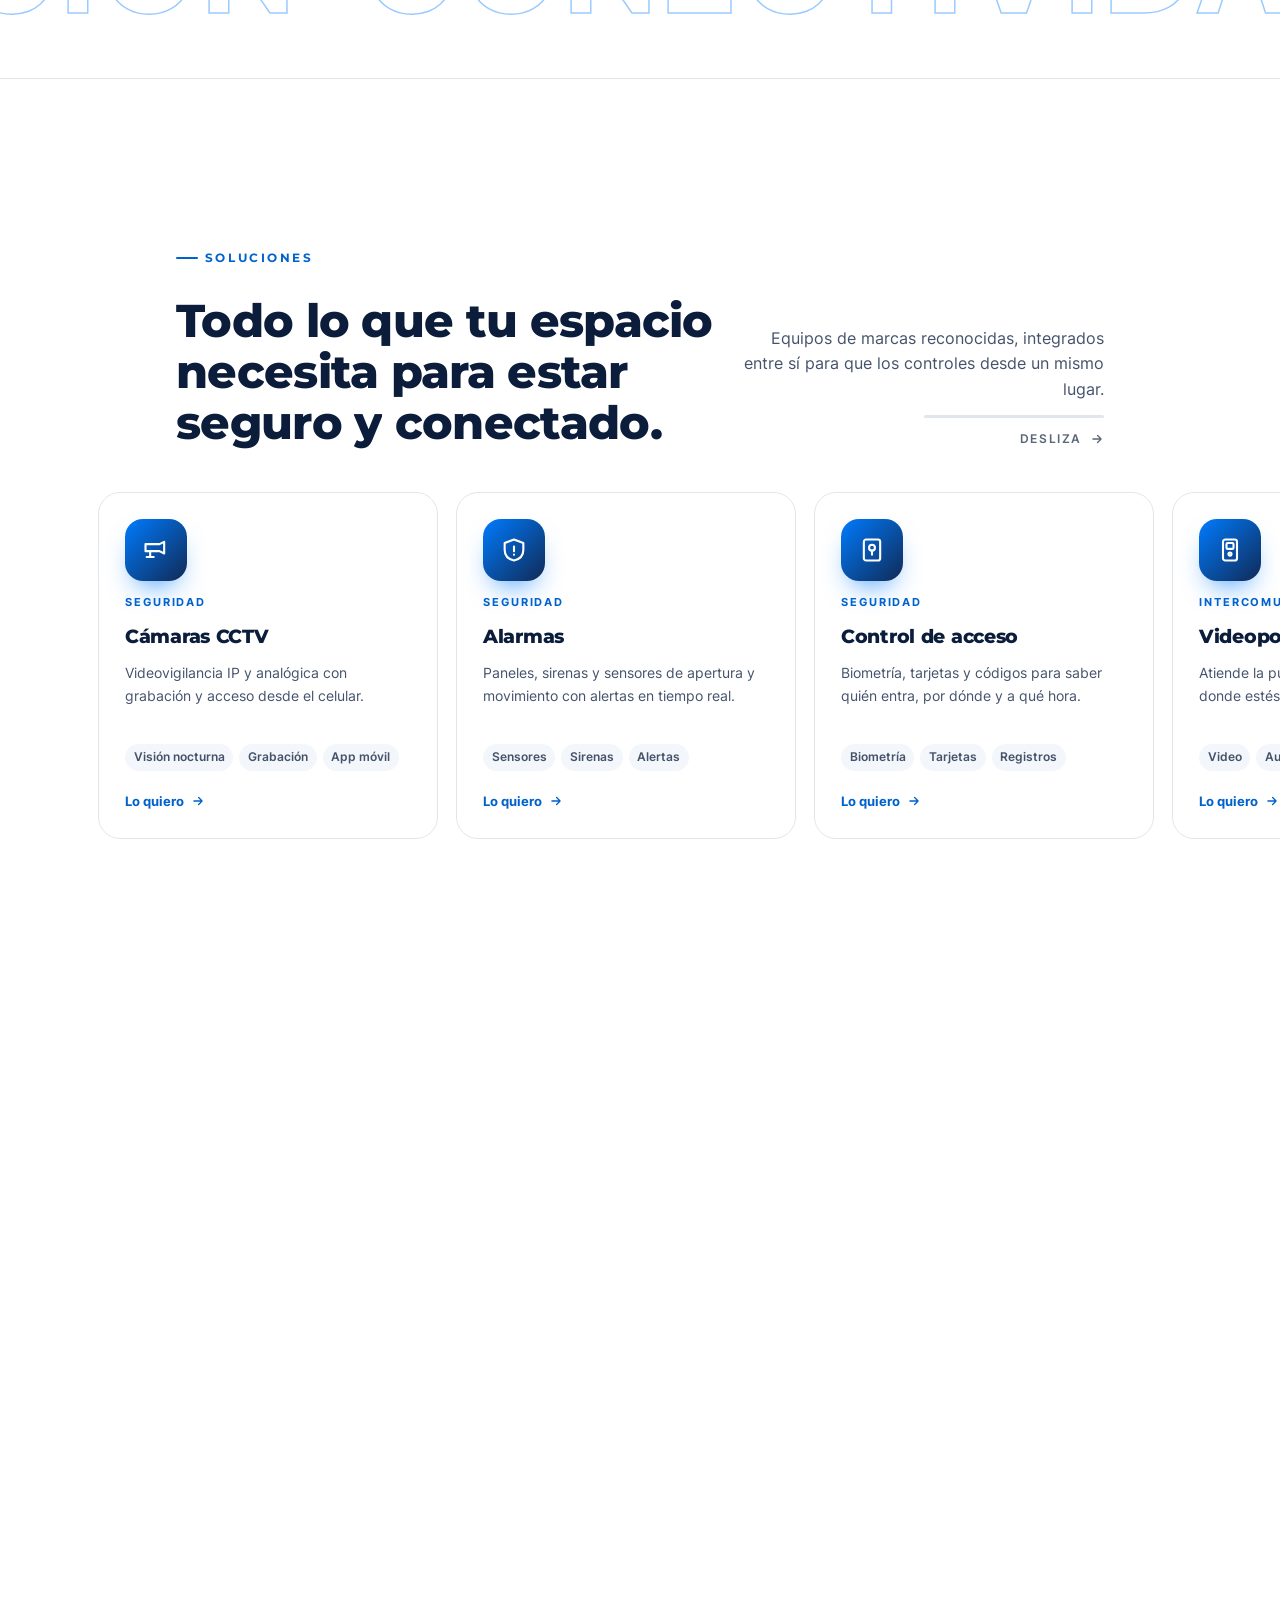
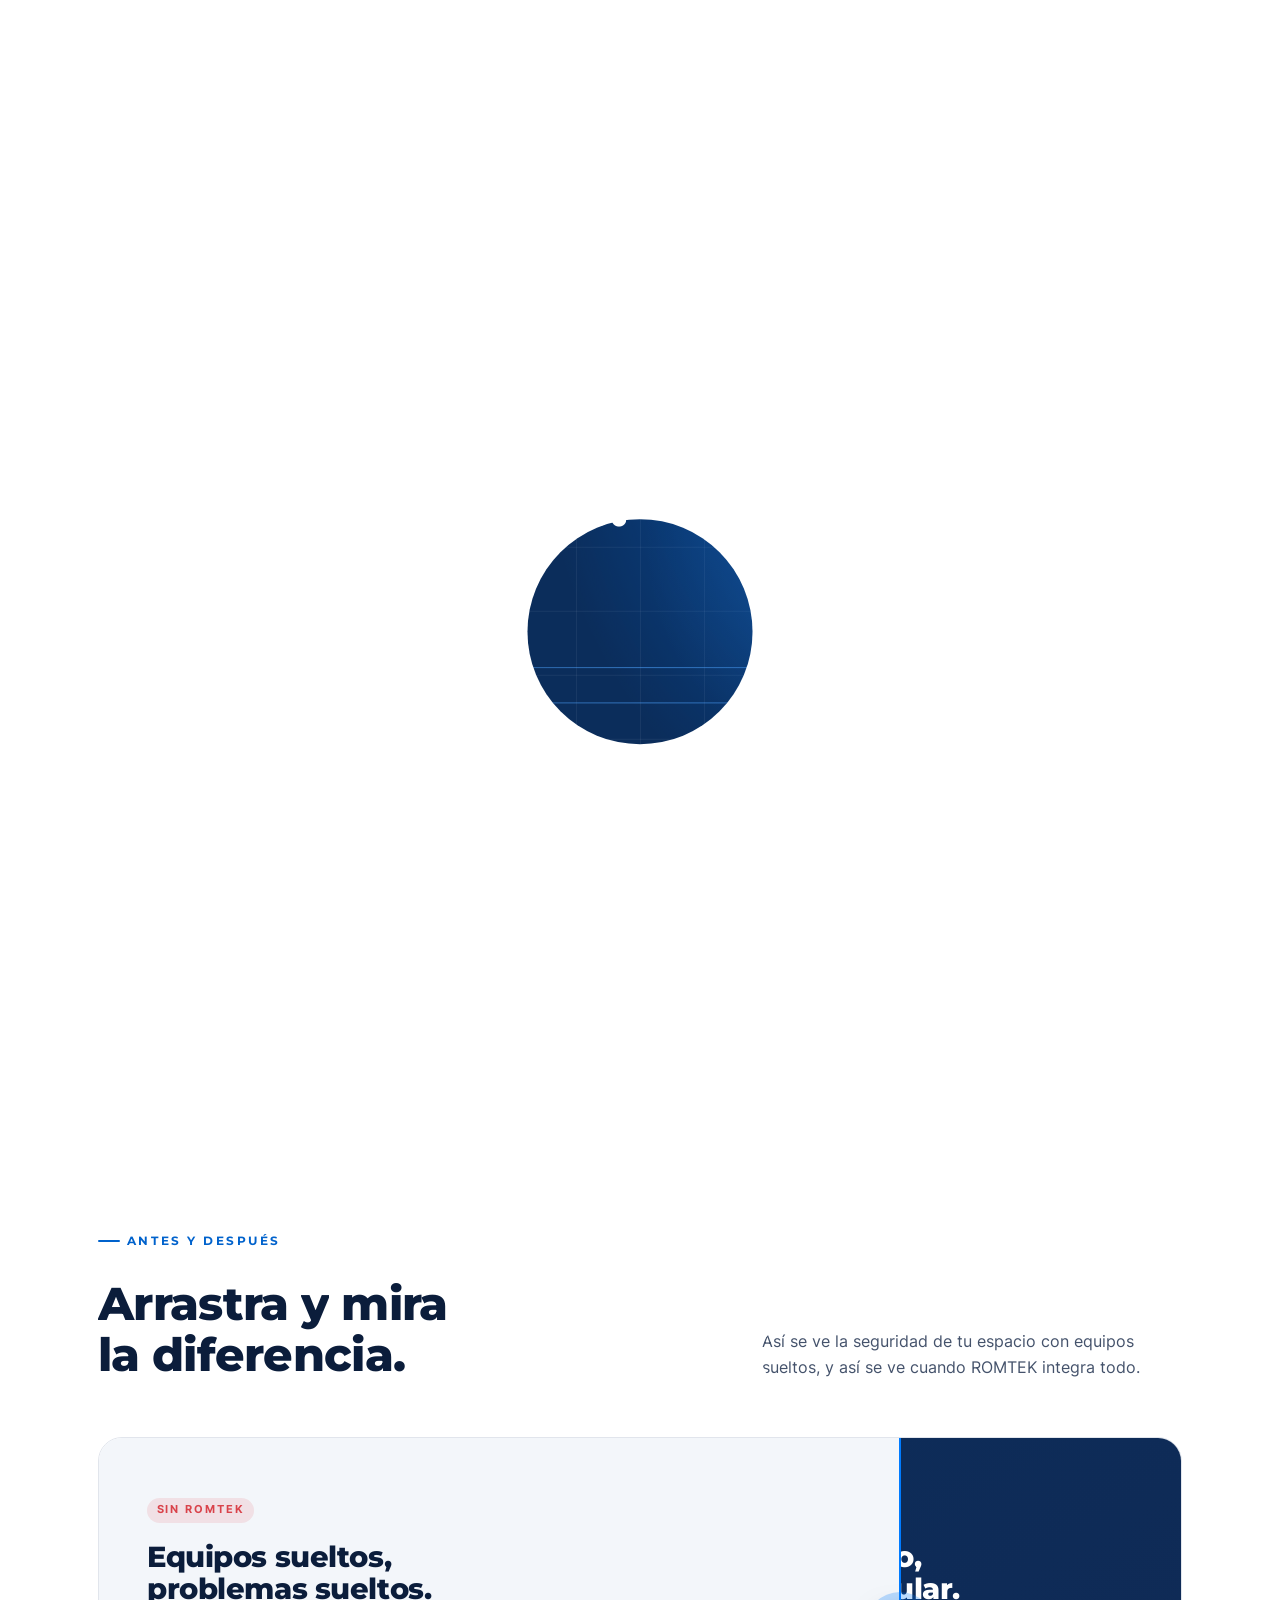
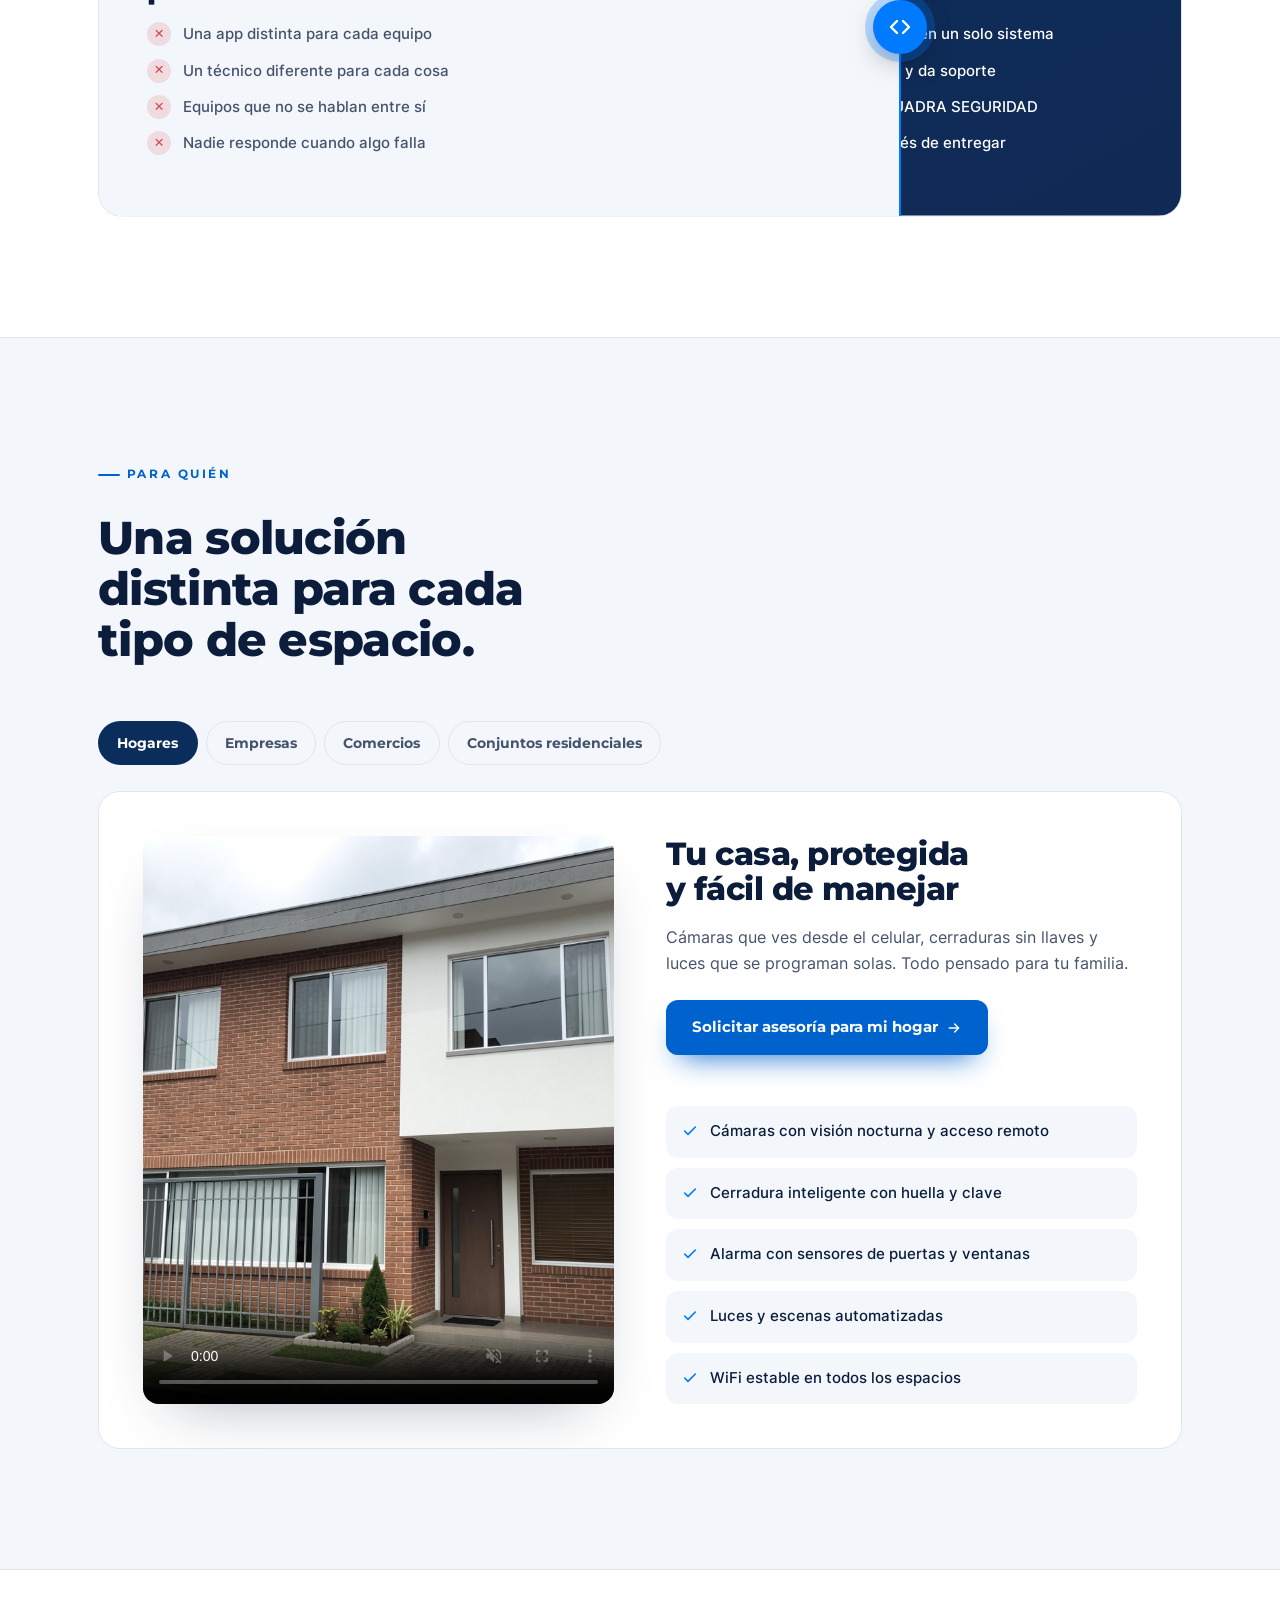
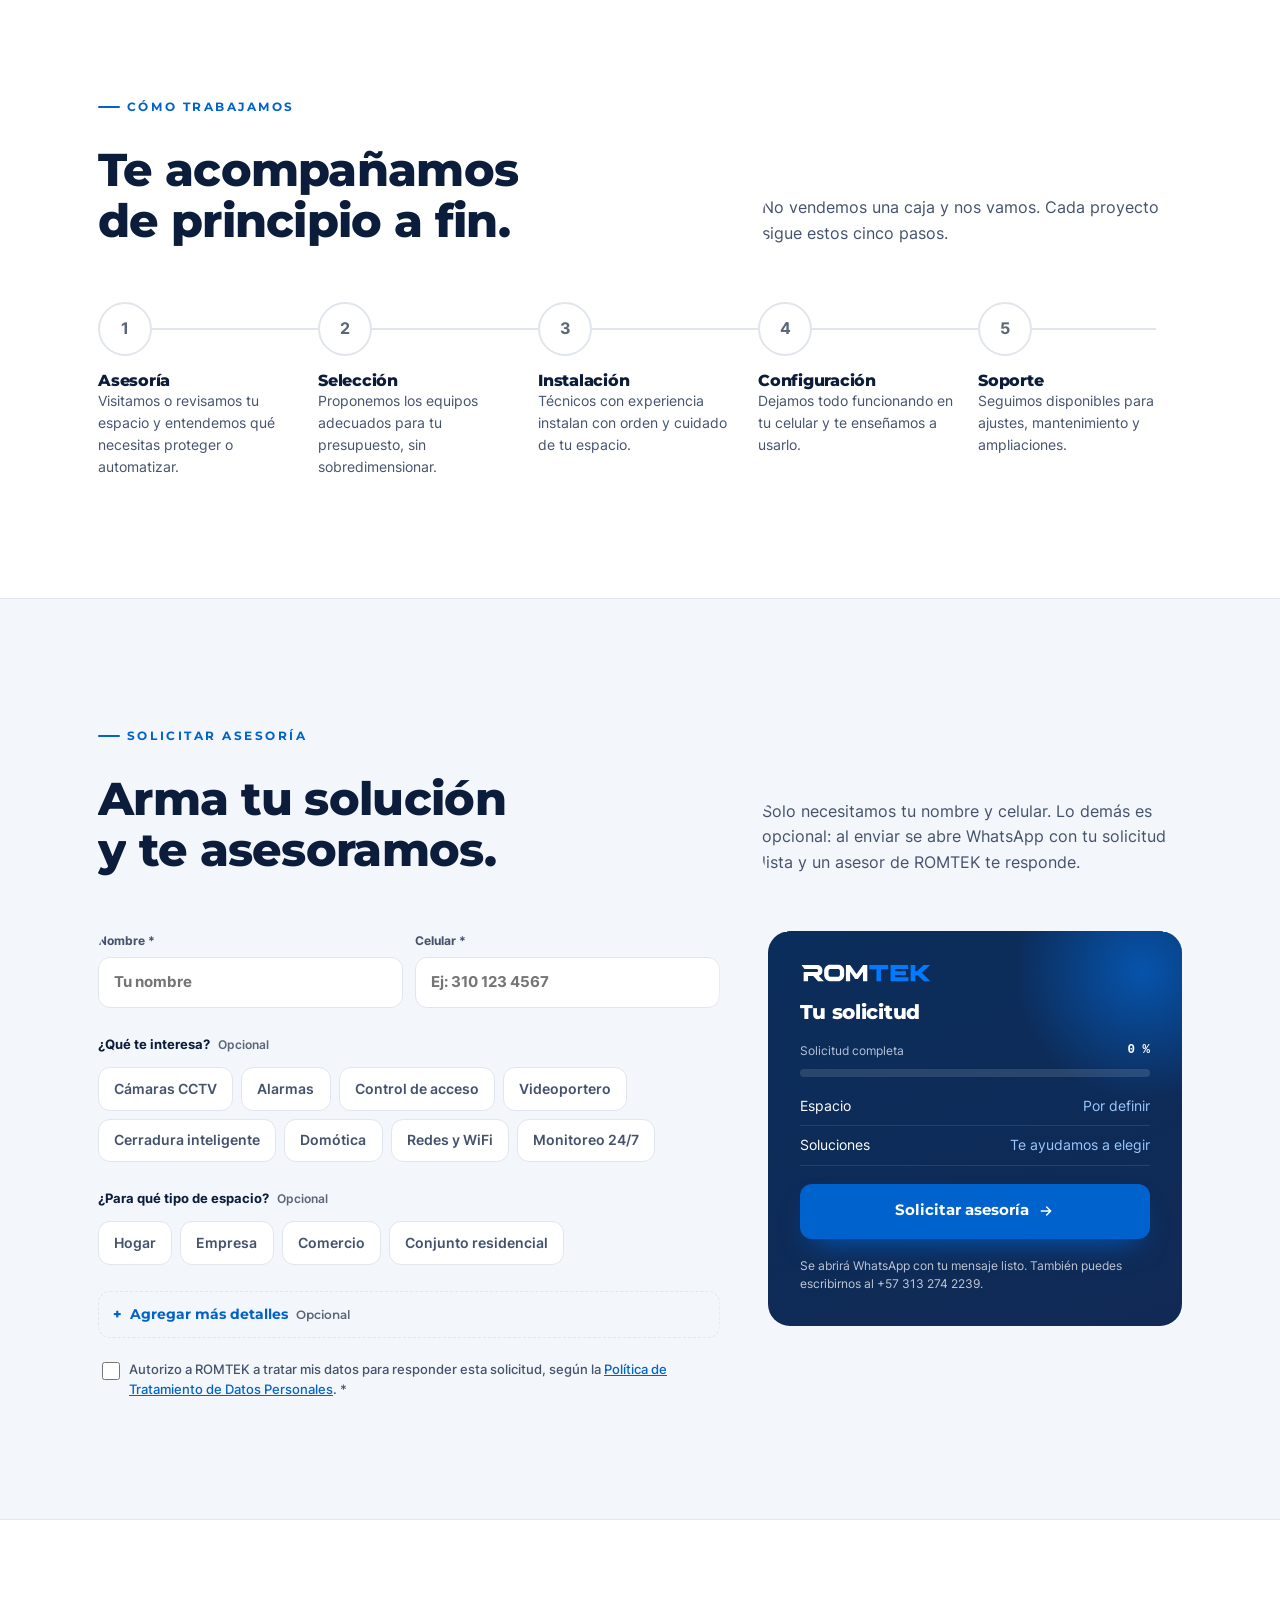
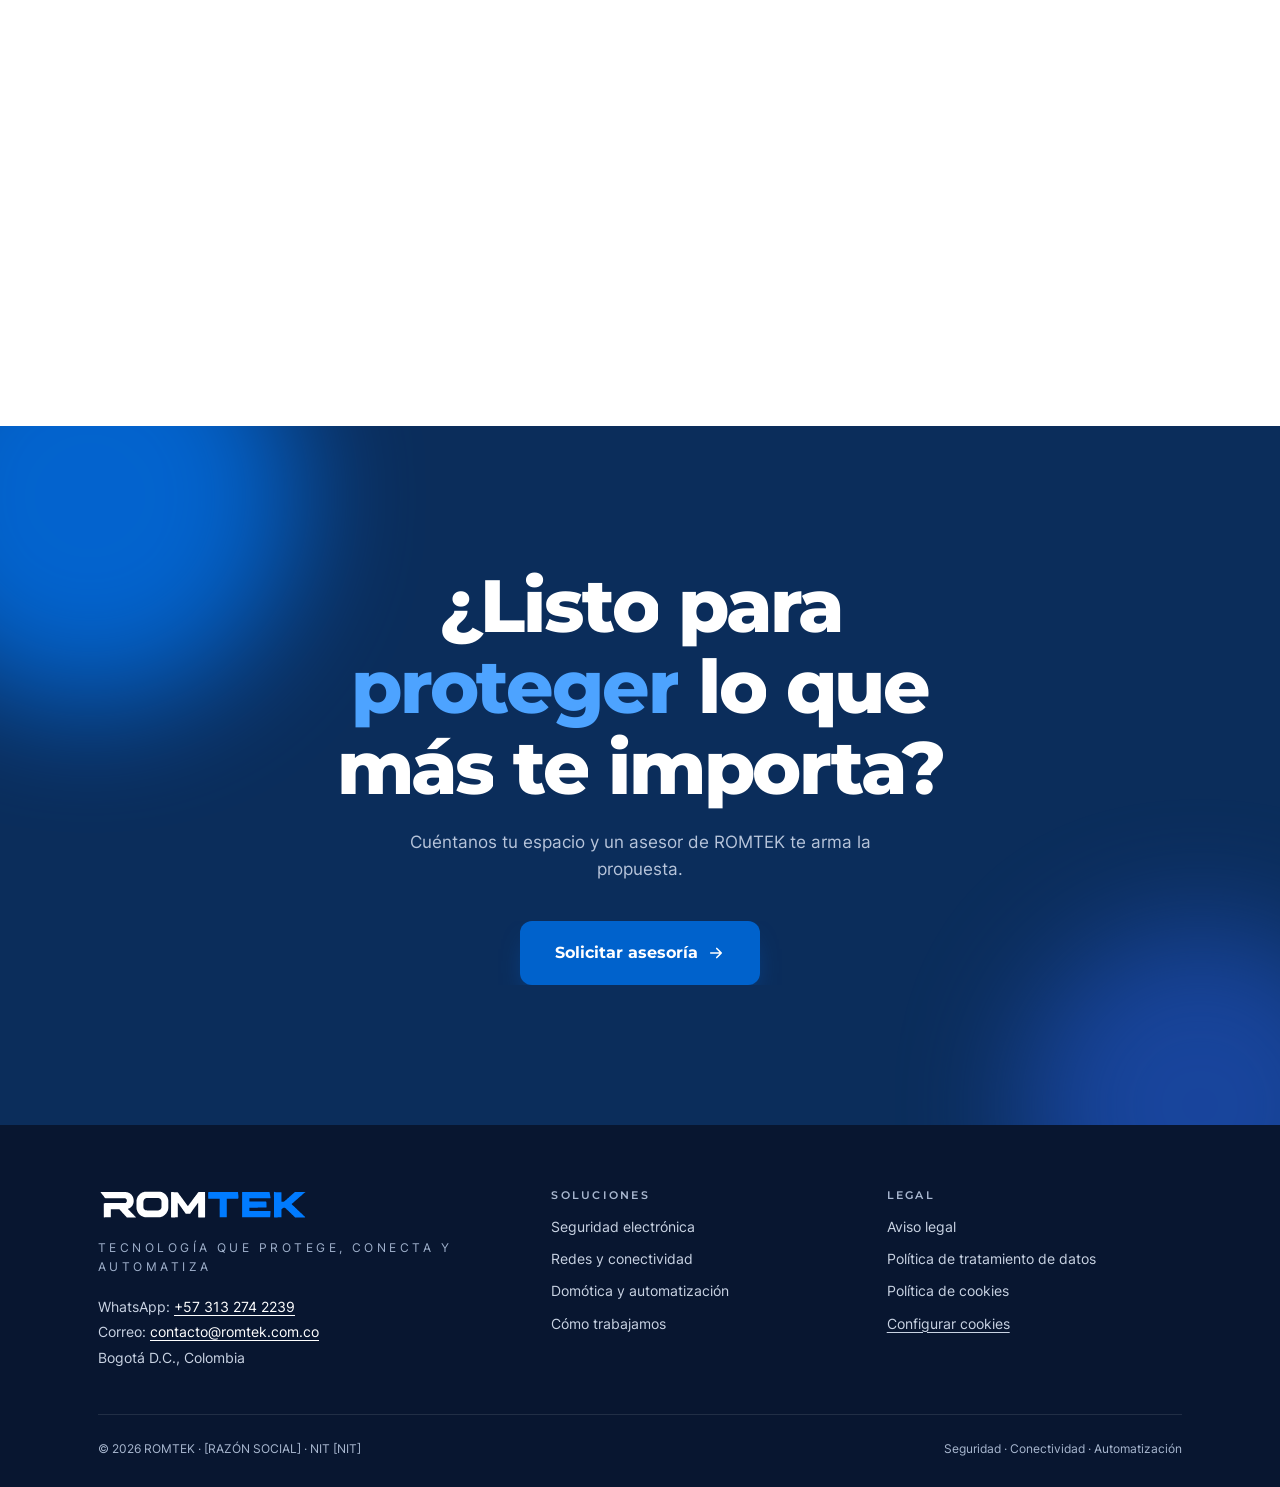
==== commit 040bbcd1: "Aloja la fuente Inter (textos) en el sitio; Montserrat queda para titulos Co-Authored-By: Claude Son" ====
--- a/romtek-web/index.html
+++ b/romtek-web/index.html
@@ -29,6 +29,7 @@
 <link rel="manifest" href="site.webmanifest">
 <link rel="preload" href="assets/fonts/montserrat-latin-800-normal.woff2" as="font" type="font/woff2" crossorigin>
 <link rel="preload" href="assets/fonts/montserrat-latin-400-normal.woff2" as="font" type="font/woff2" crossorigin>
+<link rel="preload" href="assets/fonts/inter-latin-400-normal.woff2" as="font" type="font/woff2" crossorigin>
 <link rel="stylesheet" href="assets/site.css">
 <script type="application/ld+json">
 {
@@ -190,6 +191,7 @@
   --ease:cubic-bezier(.2,.8,.2,1);
   --spring:cubic-bezier(.34,1.56,.64,1);
   --f-display:'Montserrat',system-ui,-apple-system,'Segoe UI',sans-serif;
+  --f-text:'Inter',system-ui,-apple-system,'Segoe UI',sans-serif;
   --f-mono:ui-monospace,'SFMono-Regular','Cascadia Mono','Roboto Mono',Menlo,Consolas,monospace;
 }
 @media (prefers-color-scheme: dark){
@@ -211,7 +213,8 @@
 *,*::before,*::after{box-sizing:border-box}
 html{scroll-behavior:smooth}
 main{overflow-x:clip}
-body{margin:0;background:var(--bg);color:var(--ink);font-family:var(--f-display);font-size:16px;line-height:1.6;-webkit-font-smoothing:antialiased;overflow-x:hidden}
+body{margin:0;background:var(--bg);color:var(--ink);font-family:var(--f-text);font-size:16px;line-height:1.6;-webkit-font-smoothing:antialiased;overflow-x:hidden}
+h1,h2,h3,h4,.label,.btn,.nav ul a,.seg-tabs button,.more summary,.wm{font-family:var(--f-display)}
 h1,h2,h3,h4{margin:0;line-height:1.1;text-wrap:balance;letter-spacing:-.015em}
 p{margin:0}
 a{color:inherit;text-decoration:none}
--- a/romtek-web/assets/site.css
+++ b/romtek-web/assets/site.css
@@ -5,6 +5,10 @@
 @font-face{font-family:'Montserrat';src:url(fonts/montserrat-latin-600-normal.woff2) format('woff2');font-weight:600;font-display:swap}
 @font-face{font-family:'Montserrat';src:url(fonts/montserrat-latin-700-normal.woff2) format('woff2');font-weight:700;font-display:swap}
 @font-face{font-family:'Montserrat';src:url(fonts/montserrat-latin-800-normal.woff2) format('woff2');font-weight:800;font-display:swap}
+@font-face{font-family:'Inter';src:url(fonts/inter-latin-400-normal.woff2) format('woff2');font-weight:400;font-display:swap}
+@font-face{font-family:'Inter';src:url(fonts/inter-latin-500-normal.woff2) format('woff2');font-weight:500;font-display:swap}
+@font-face{font-family:'Inter';src:url(fonts/inter-latin-600-normal.woff2) format('woff2');font-weight:600;font-display:swap}
+@font-face{font-family:'Inter';src:url(fonts/inter-latin-700-normal.woff2) format('woff2');font-weight:700;font-display:swap}
 
 /* ---------- botón flotante de WhatsApp ---------- */
 .wa-float{position:fixed;right:max(16px,env(safe-area-inset-right,0px));bottom:calc(16px + env(safe-area-inset-bottom,0px));z-index:90;display:flex;align-items:center;gap:10px;background:#157A3E;color:#fff;border-radius:999px;padding:12px 18px 12px 14px;font:700 .9rem/1 'Montserrat',system-ui,sans-serif;text-decoration:none;box-shadow:0 14px 30px -10px rgba(0,0,0,.45);transition:transform .25s ease,background .25s}
@@ -14,9 +18,9 @@
 @media (max-width:520px){.wa-float span{display:none}.wa-float{padding:14px}}
 
 /* ---------- aviso de cookies ---------- */
-.cc{position:fixed;left:16px;right:16px;bottom:calc(16px + env(safe-area-inset-bottom,0px));z-index:100;max-width:560px;background:#0B2D5B;color:#fff;border-radius:16px;padding:20px 22px;box-shadow:0 24px 60px -20px rgba(0,0,0,.6);font:400 .9rem/1.55 'Montserrat',system-ui,sans-serif}
+.cc{position:fixed;left:16px;right:16px;bottom:calc(16px + env(safe-area-inset-bottom,0px));z-index:100;max-width:560px;background:#0B2D5B;color:#fff;border-radius:16px;padding:20px 22px;box-shadow:0 24px 60px -20px rgba(0,0,0,.6);font:400 .9rem/1.55 'Inter',system-ui,sans-serif}
 .cc[hidden]{display:none!important}
-.cc h2{font-size:1rem;font-weight:700;margin:0 0 6px;color:#fff}
+.cc h2{font-family:'Montserrat',system-ui,sans-serif;font-size:1rem;font-weight:700;margin:0 0 6px;color:#fff}
 .cc p{margin:0;color:#D6E0EF}
 .cc a{color:#9CCBFF;text-decoration:underline}
 .cc .cc-actions{display:flex;flex-wrap:wrap;gap:10px;margin-top:14px}
@@ -26,7 +30,8 @@
 .cc ~ .wa-float{bottom:calc(16px + env(safe-area-inset-bottom,0px))}
 
 /* ---------- páginas legales y 404 ---------- */
-.lg{margin:0;background:#F4F6F9;color:#1F2937;font:400 1rem/1.7 'Montserrat',system-ui,-apple-system,'Segoe UI',sans-serif;-webkit-font-smoothing:antialiased}
+.lg h1,.lg h2,.lg h3,.lg h4{font-family:'Montserrat',system-ui,-apple-system,'Segoe UI',sans-serif}
+.lg{margin:0;background:#F4F6F9;color:#1F2937;font:400 1rem/1.7 'Inter',system-ui,-apple-system,'Segoe UI',sans-serif;-webkit-font-smoothing:antialiased}
 .lg a{color:#0062CC}
 .lg-top{background:#fff;border-bottom:1px solid #E1E5EC;padding-top:env(safe-area-inset-top,0px)}
 .lg-top .in{max-width:880px;margin:0 auto;padding:16px clamp(16px,5vw,32px);display:flex;justify-content:space-between;align-items:center;gap:16px}
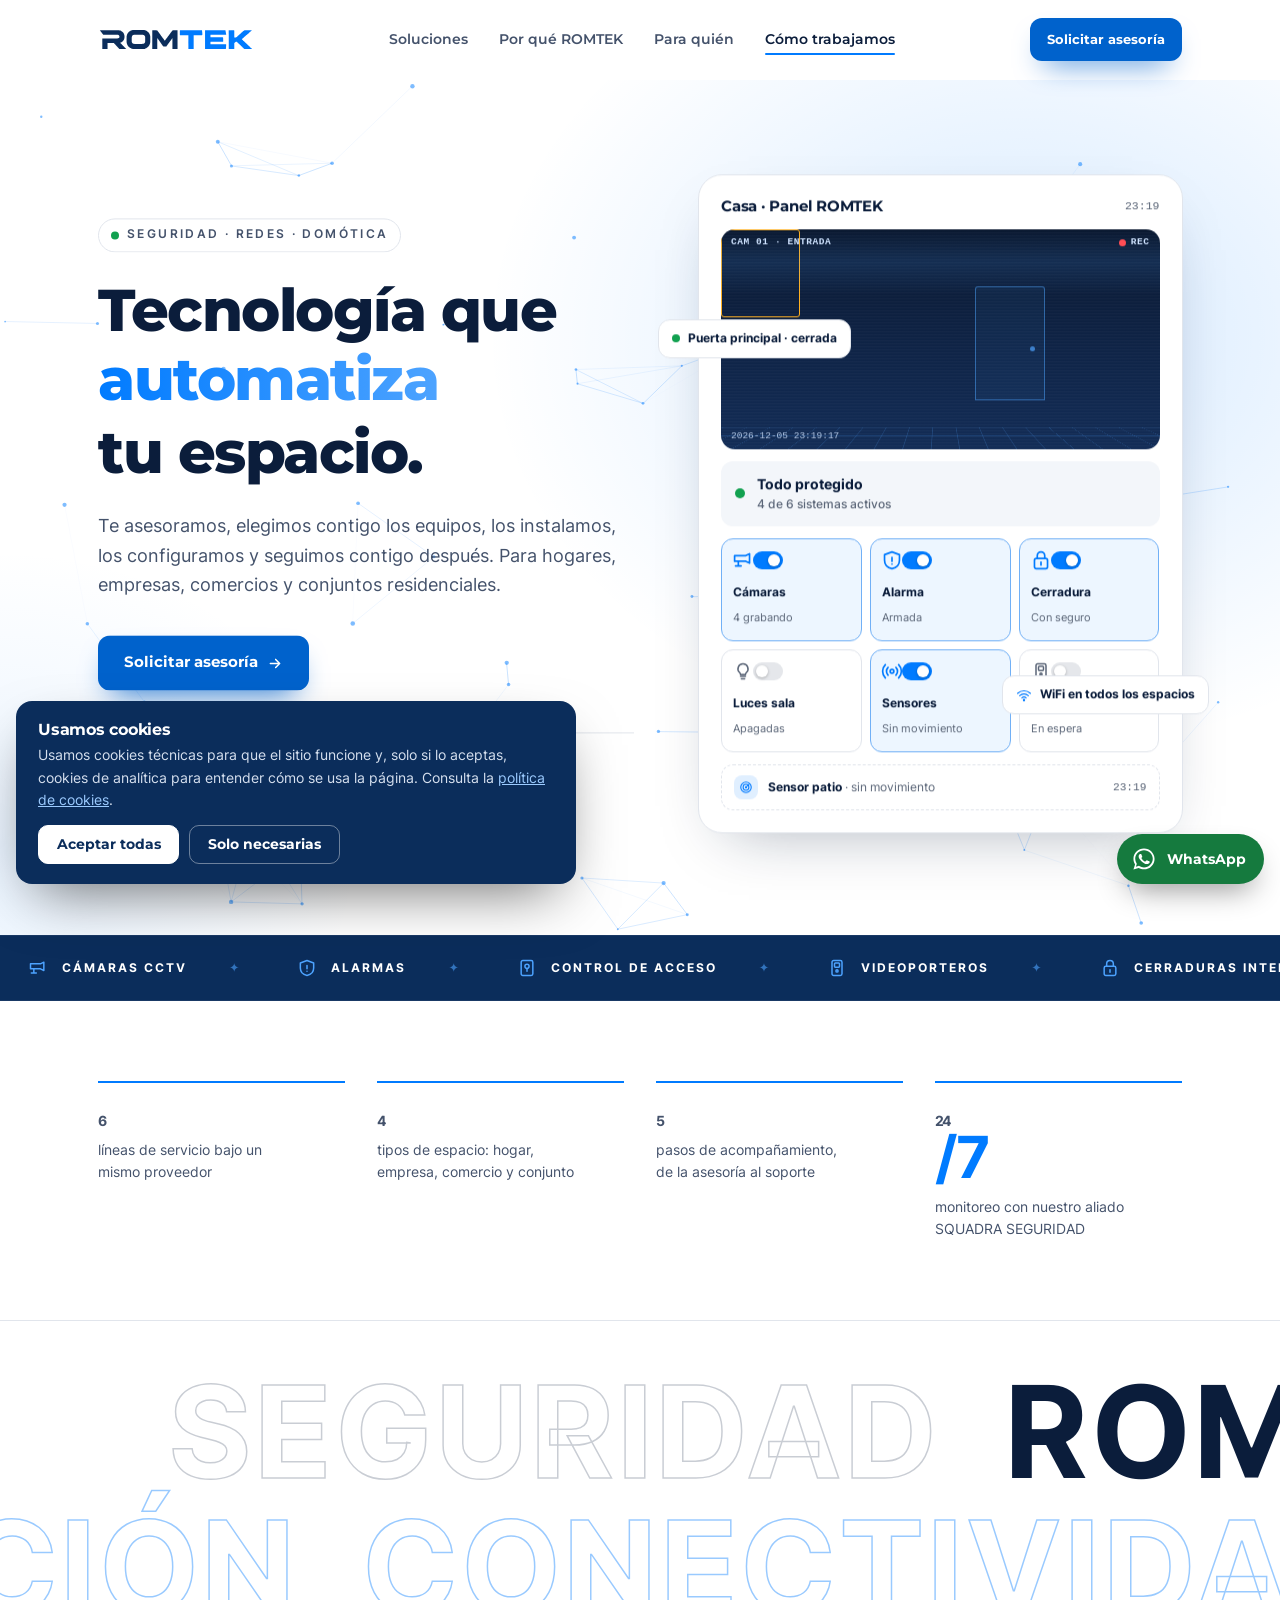
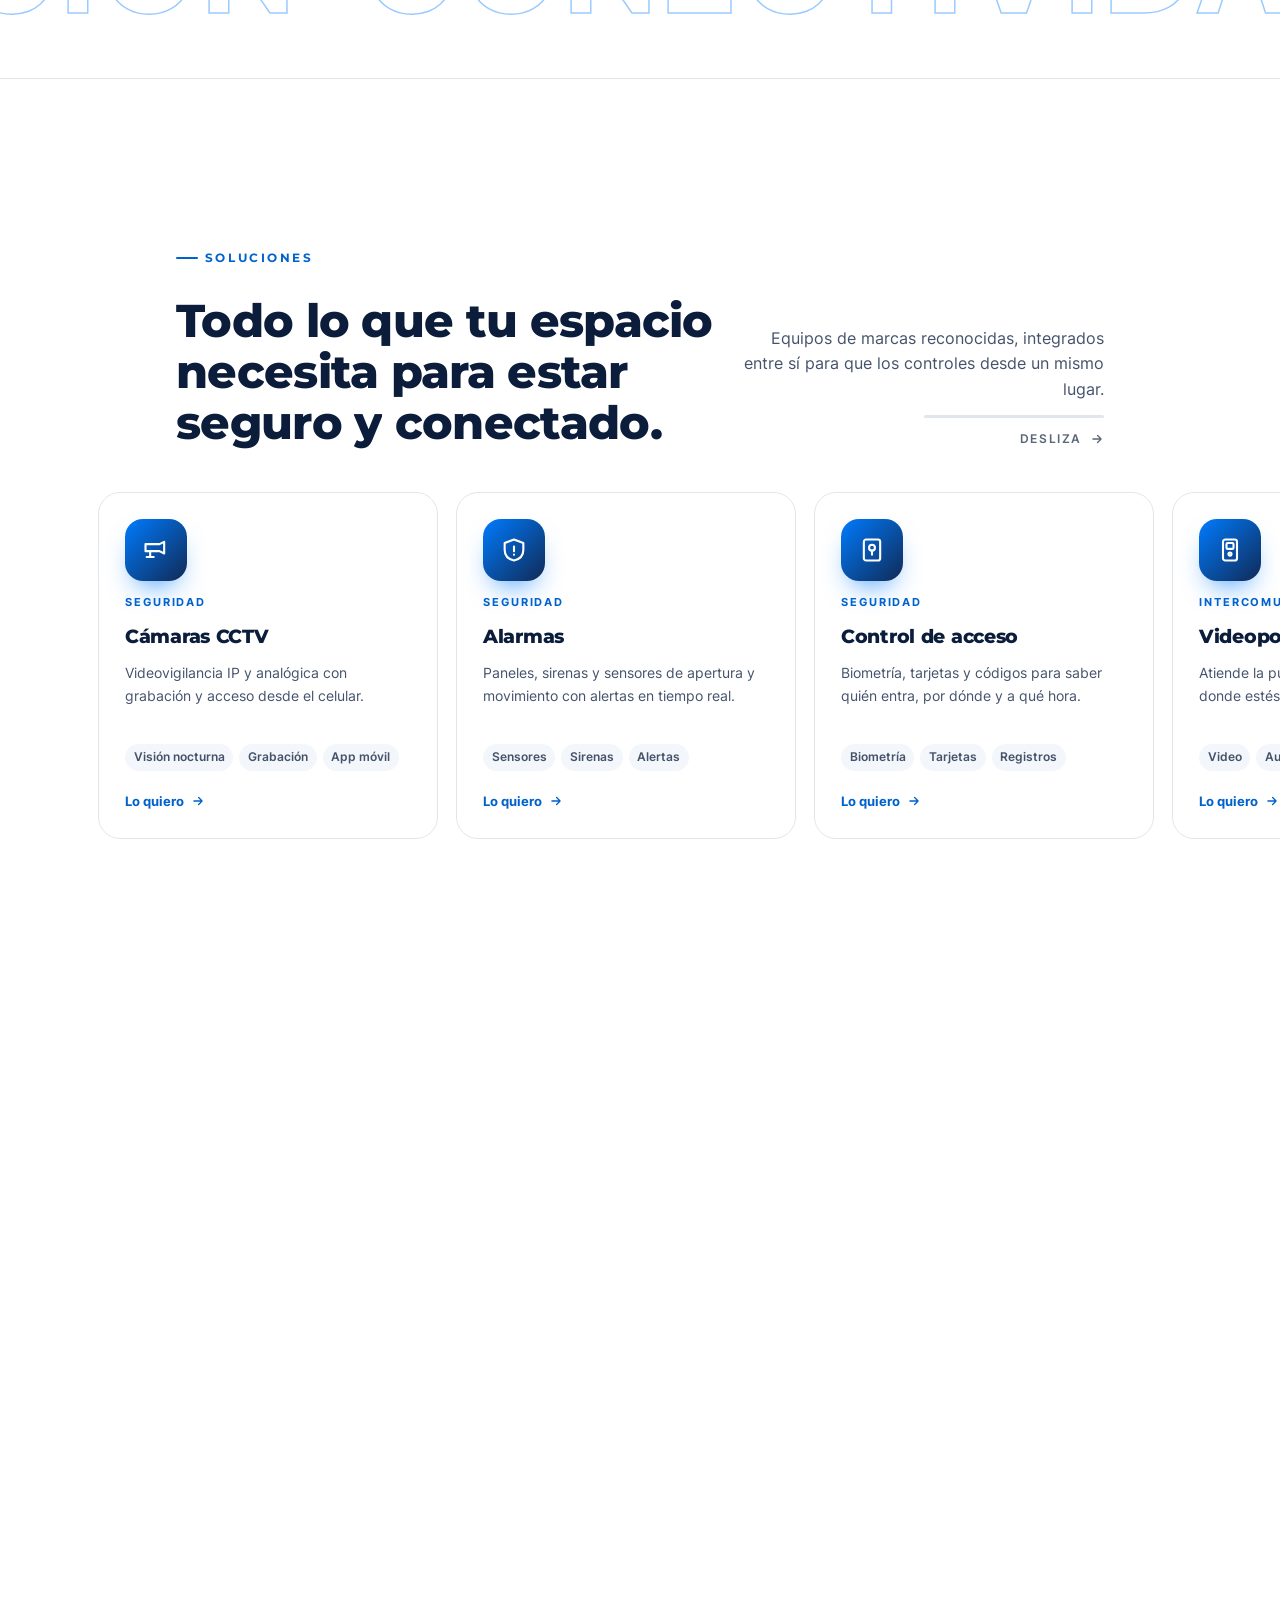
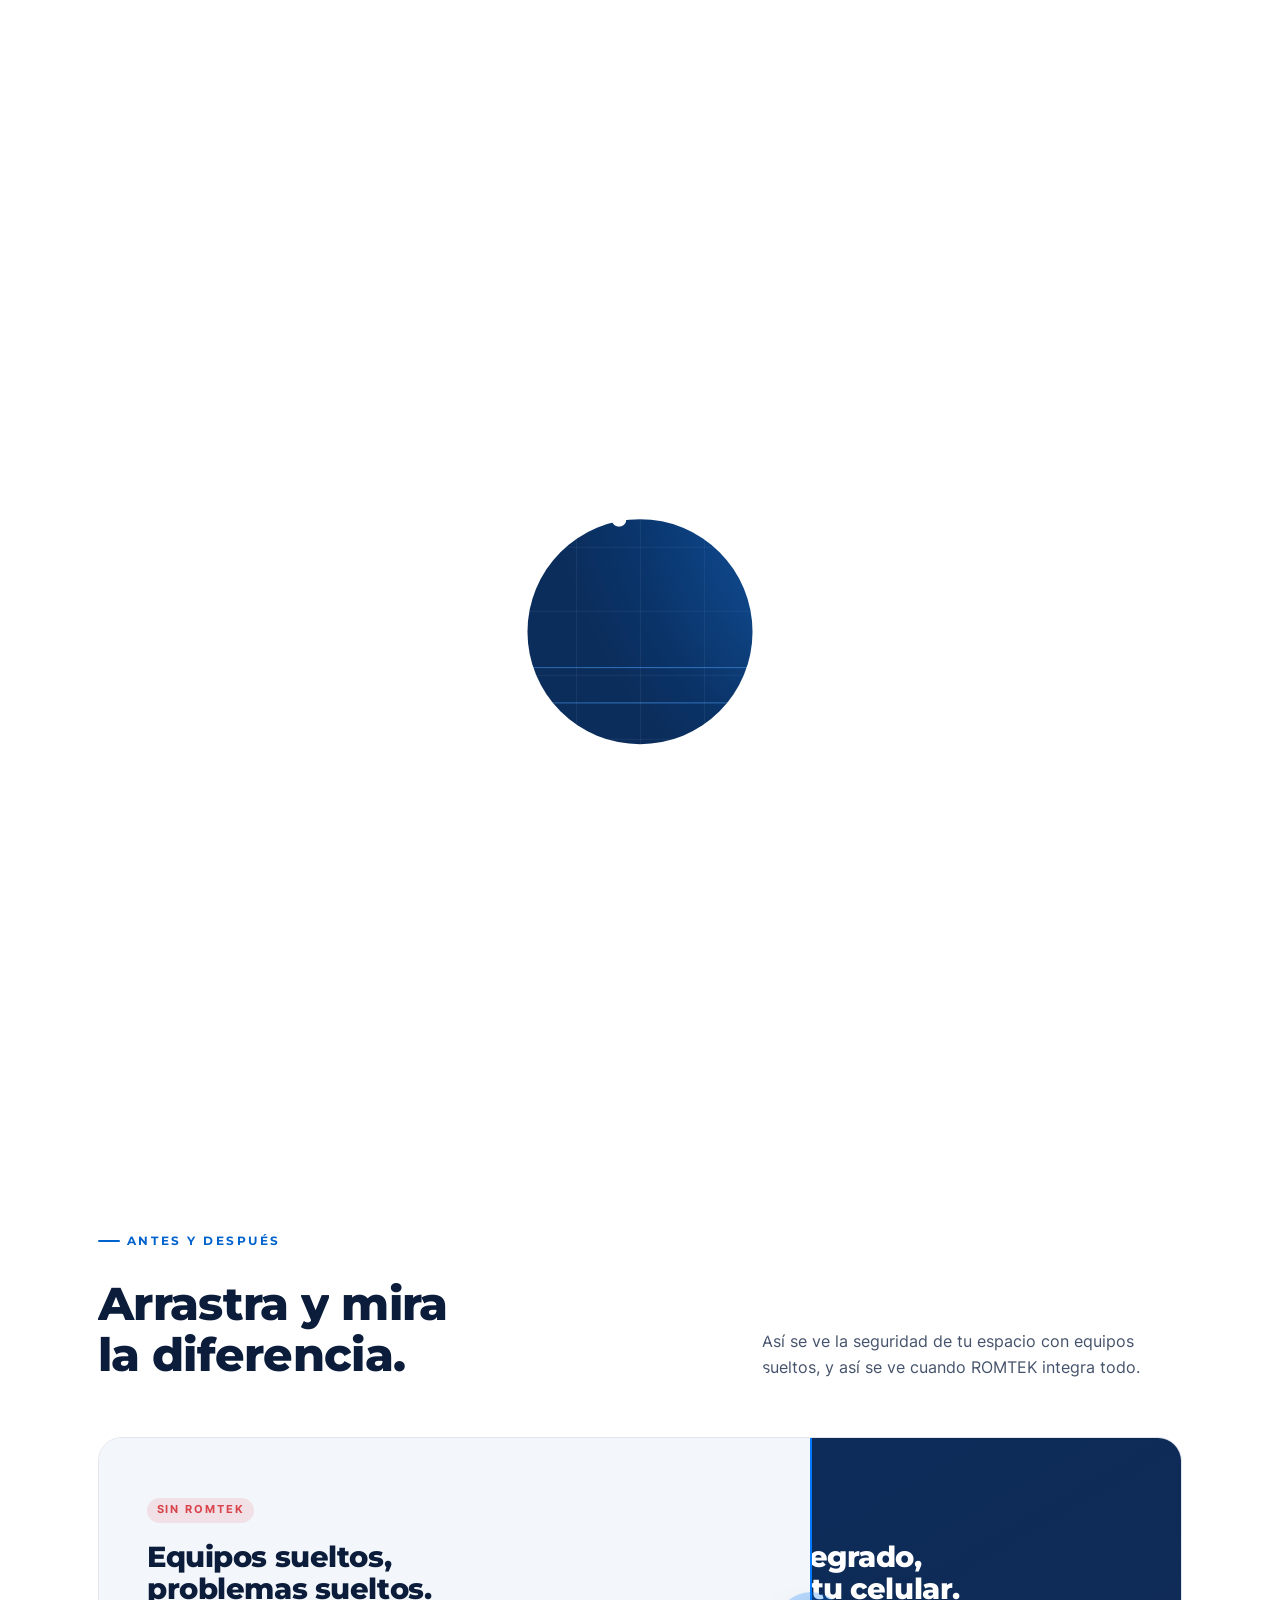
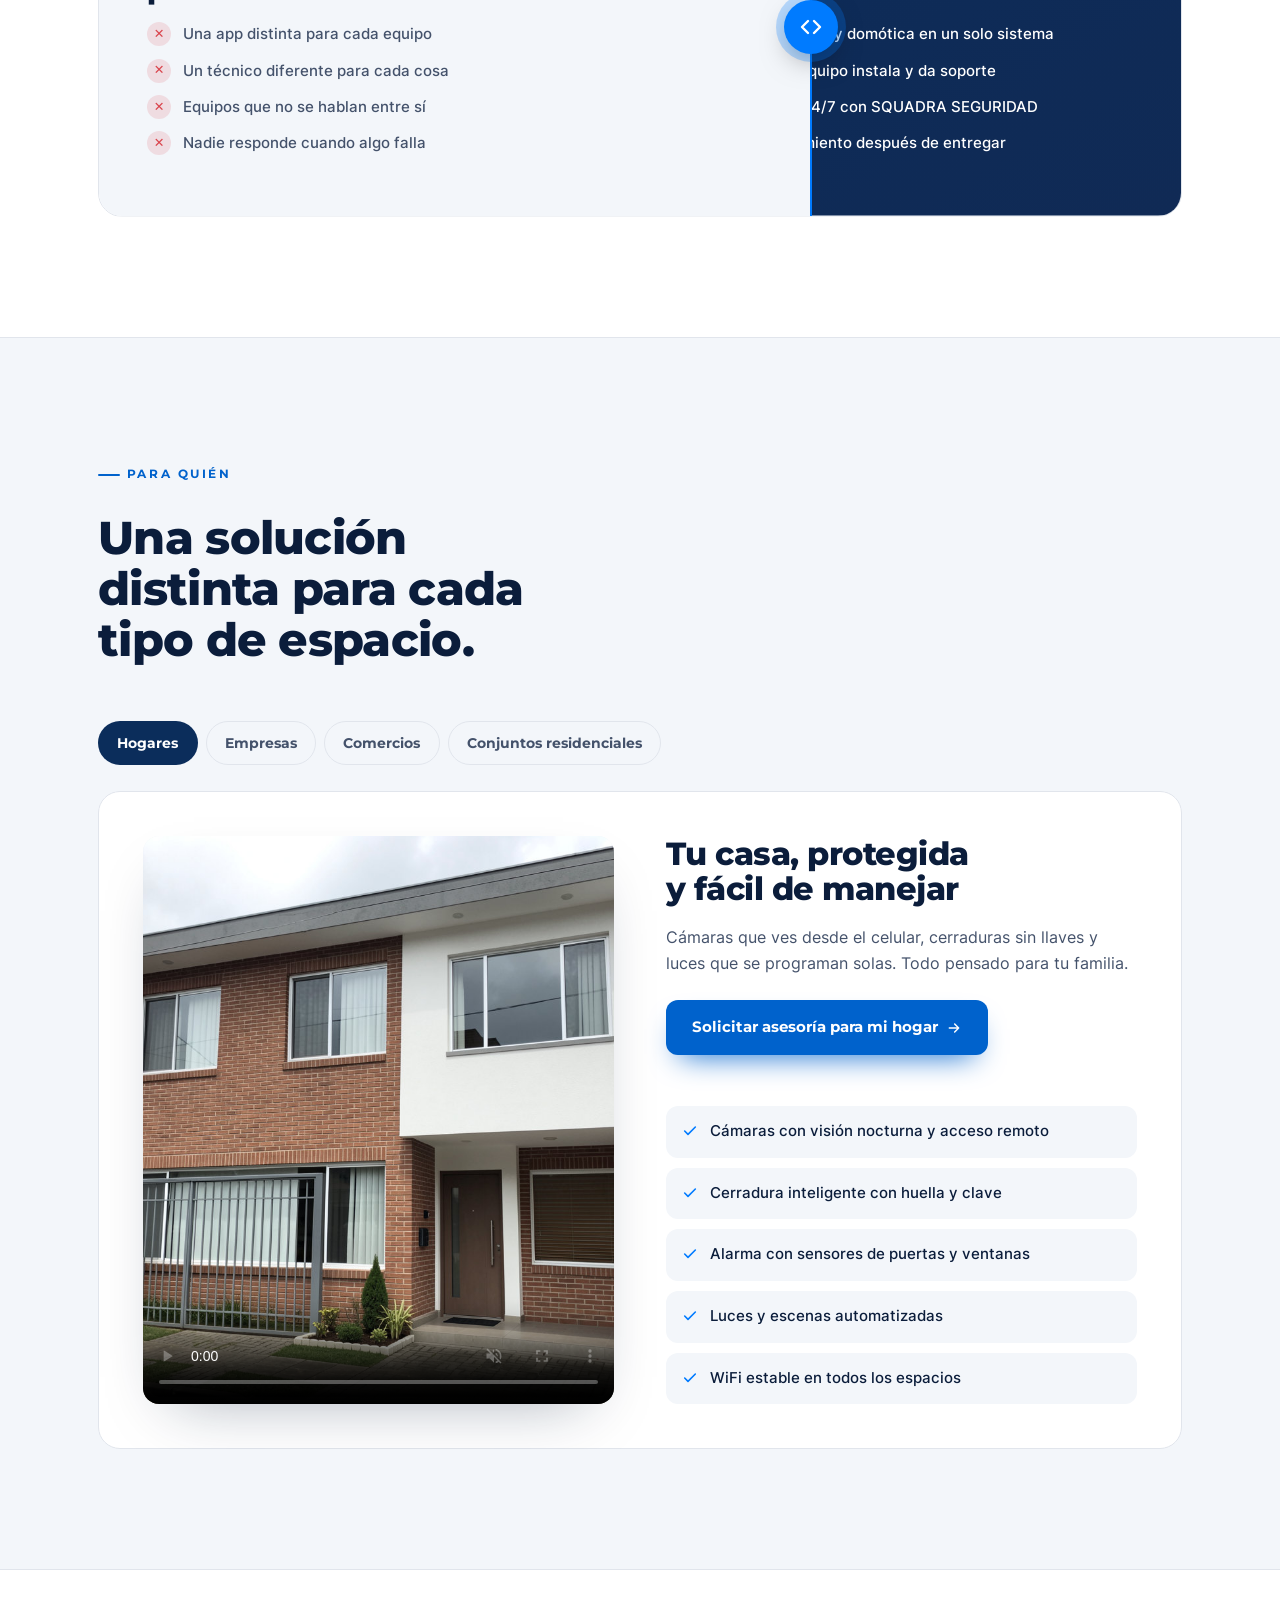
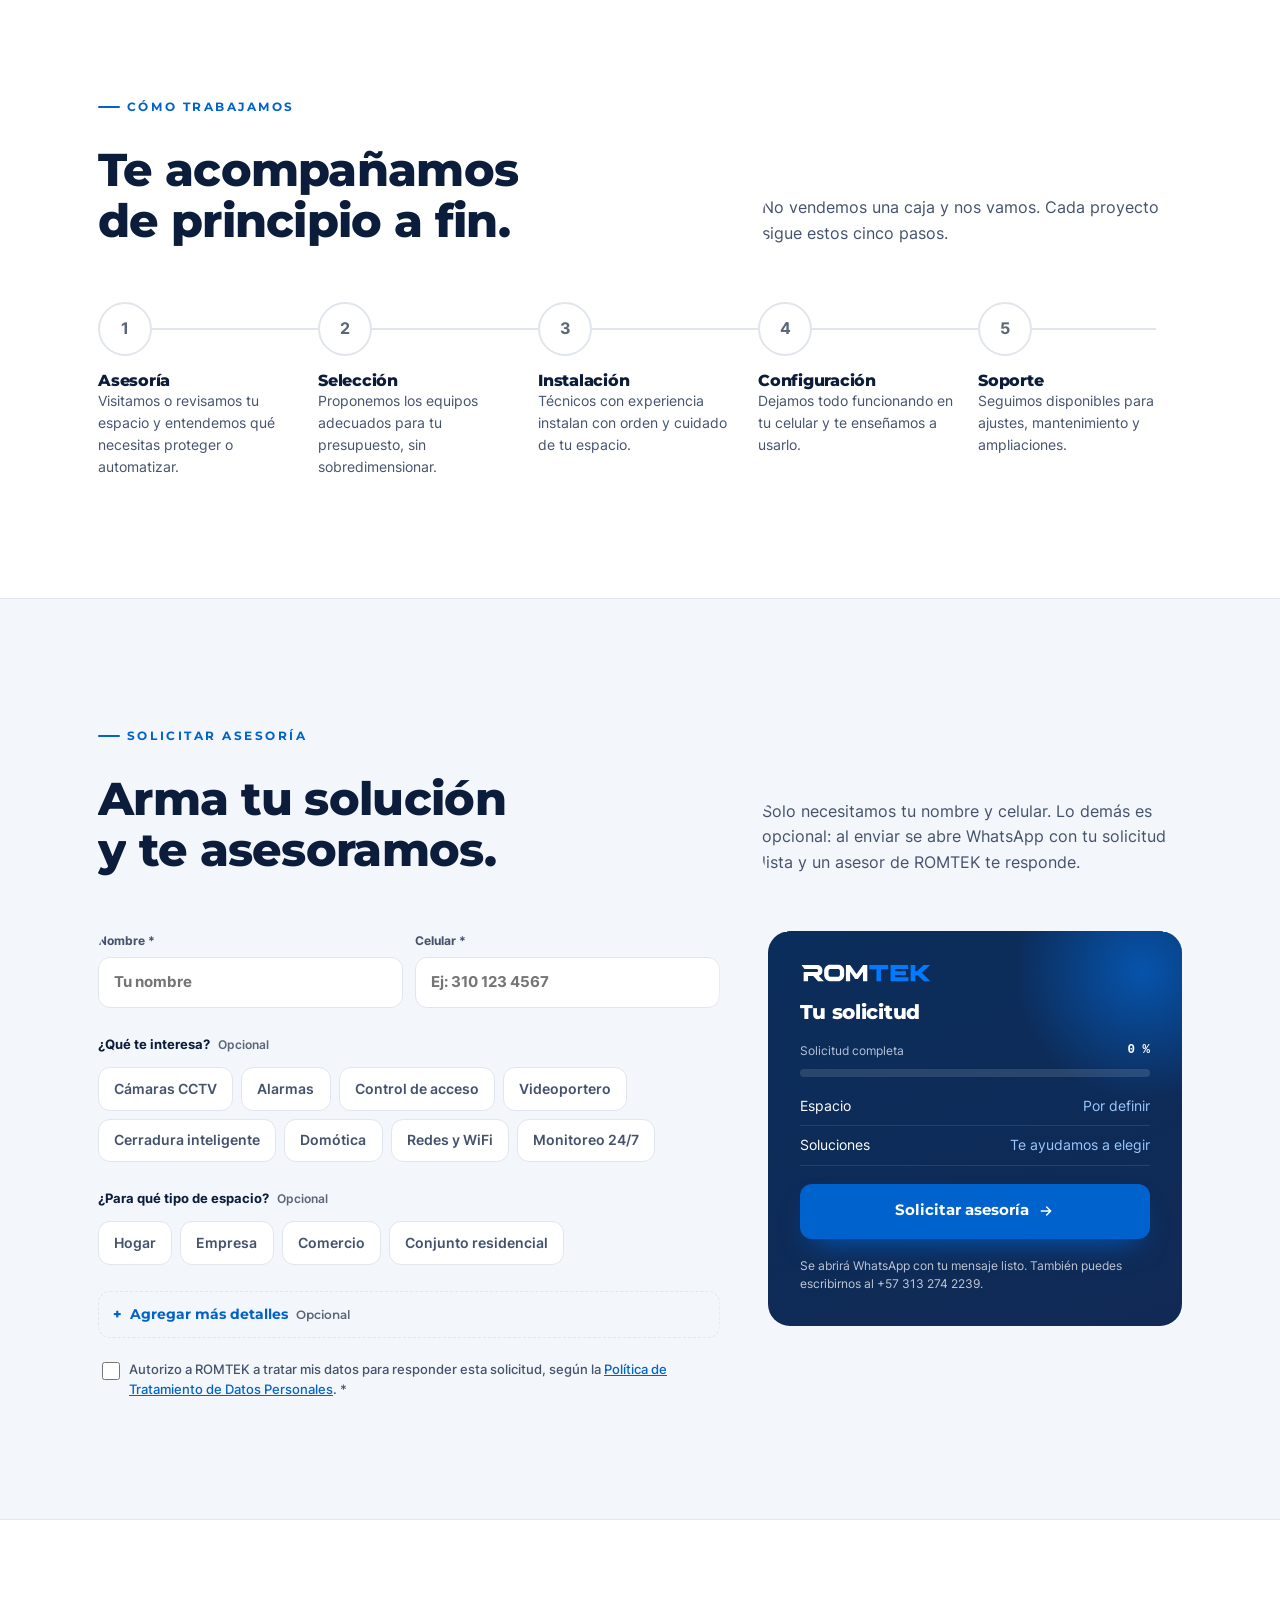
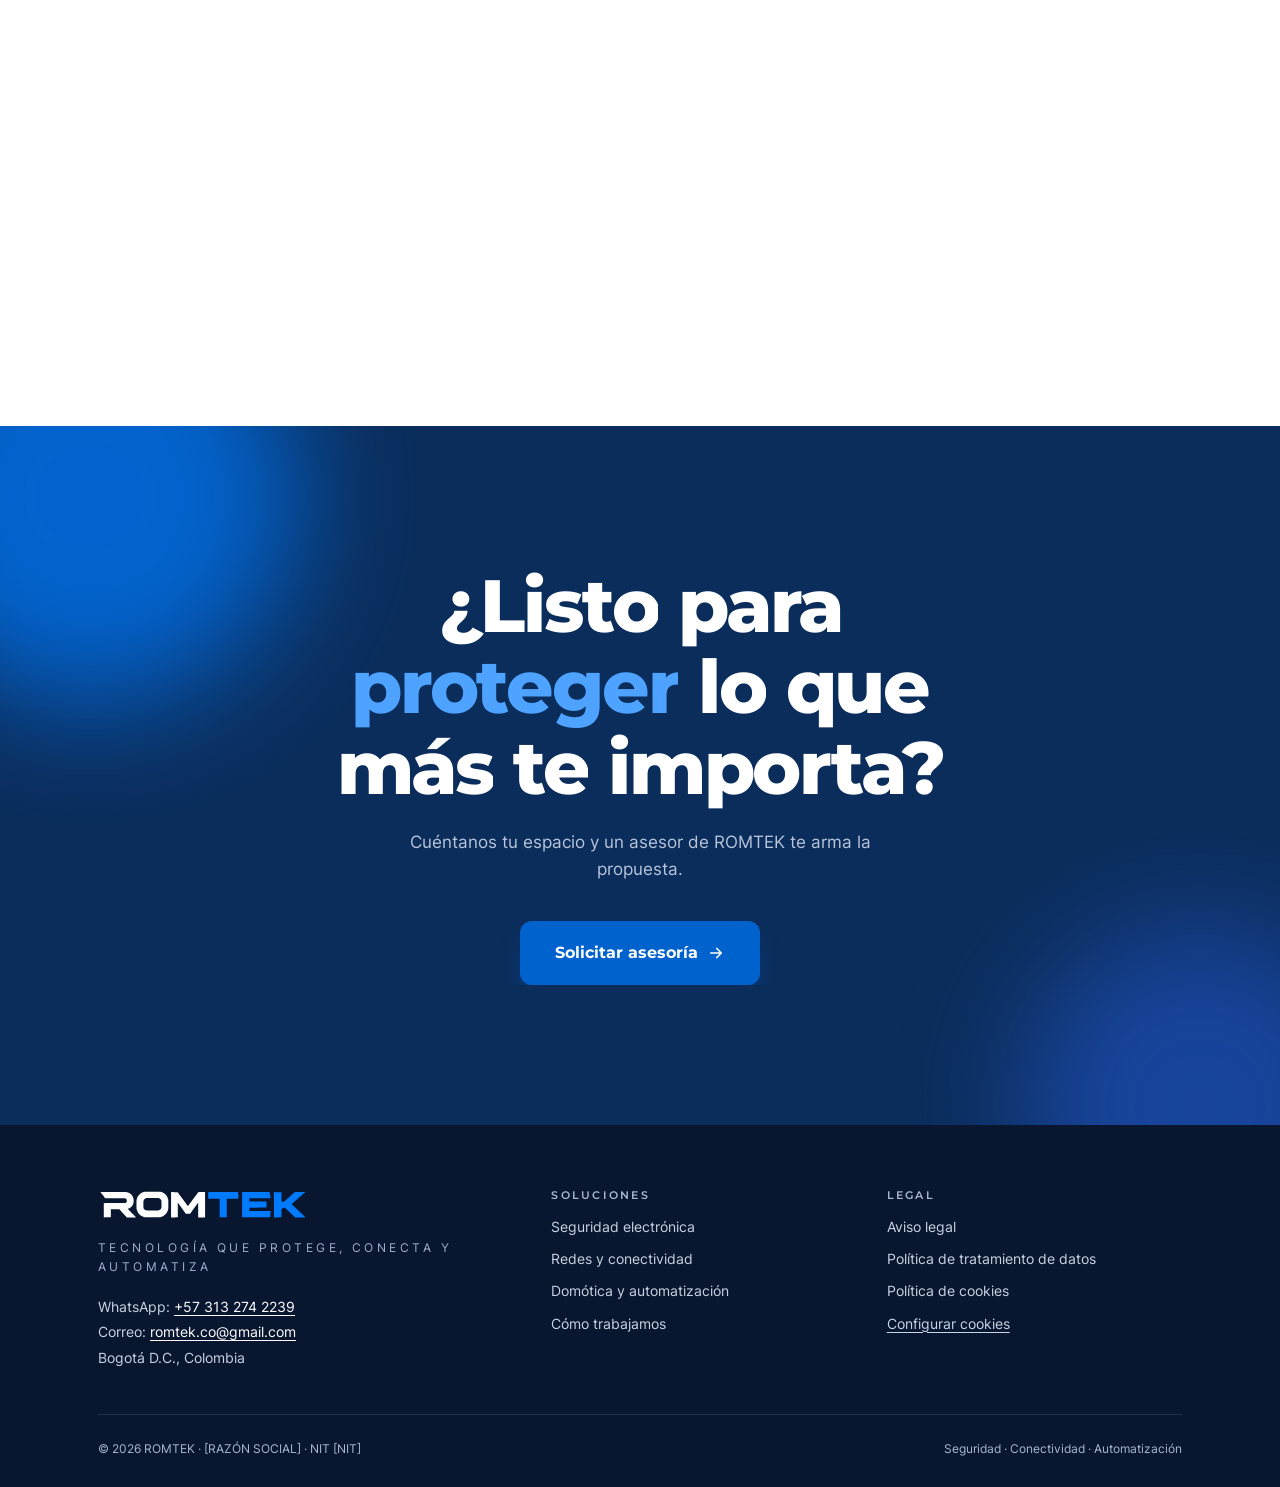
==== commit 9b58b84b: "Correo de contacto: romtek.co@gmail.com Co-Authored-By: Claude Sonnet 5.5 <noreply@anthropic.com>" ====
--- a/romtek-web/index.html
+++ b/romtek-web/index.html
@@ -42,7 +42,7 @@
    "url": "https://www.romtek.com.co/",
    "logo": "https://www.romtek.com.co/assets/img/icon-512.png",
    "slogan": "Tecnología que protege, conecta y automatiza",
-   "email": "contacto@romtek.com.co",
+   "email": "romtek.co@gmail.com",
    "telephone": "+573132742239",
    "sameAs": []
   },
@@ -55,7 +55,7 @@
    "image": "https://www.romtek.com.co/assets/img/og-image.jpg",
    "logo": "https://www.romtek.com.co/assets/img/icon-512.png",
    "telephone": "+573132742239",
-   "email": "contacto@romtek.com.co",
+   "email": "romtek.co@gmail.com",
    "priceRange": "$$",
    "address": {
     "@type": "PostalAddress",
@@ -1063,7 +1063,7 @@
       <div>
         <span class="brand"><img src="assets/img/logo-negativo.svg" alt="ROMTEK" width="640" height="93" loading="lazy"></span>
         <p class="tag">Tecnología que protege, conecta y automatiza</p>
-        <p class="contact">WhatsApp: <a href="https://wa.me/573132742239" data-loc="footer" target="_blank" rel="noopener">+57 313 274 2239</a><br>Correo: <a href="mailto:contacto@romtek.com.co">contacto@romtek.com.co</a><br>Bogotá D.C., Colombia</p>
+        <p class="contact">WhatsApp: <a href="https://wa.me/573132742239" data-loc="footer" target="_blank" rel="noopener">+57 313 274 2239</a><br>Correo: <a href="mailto:romtek.co@gmail.com">romtek.co@gmail.com</a><br>Bogotá D.C., Colombia</p>
       </div>
       <div>
         <h4>Soluciones</h4>
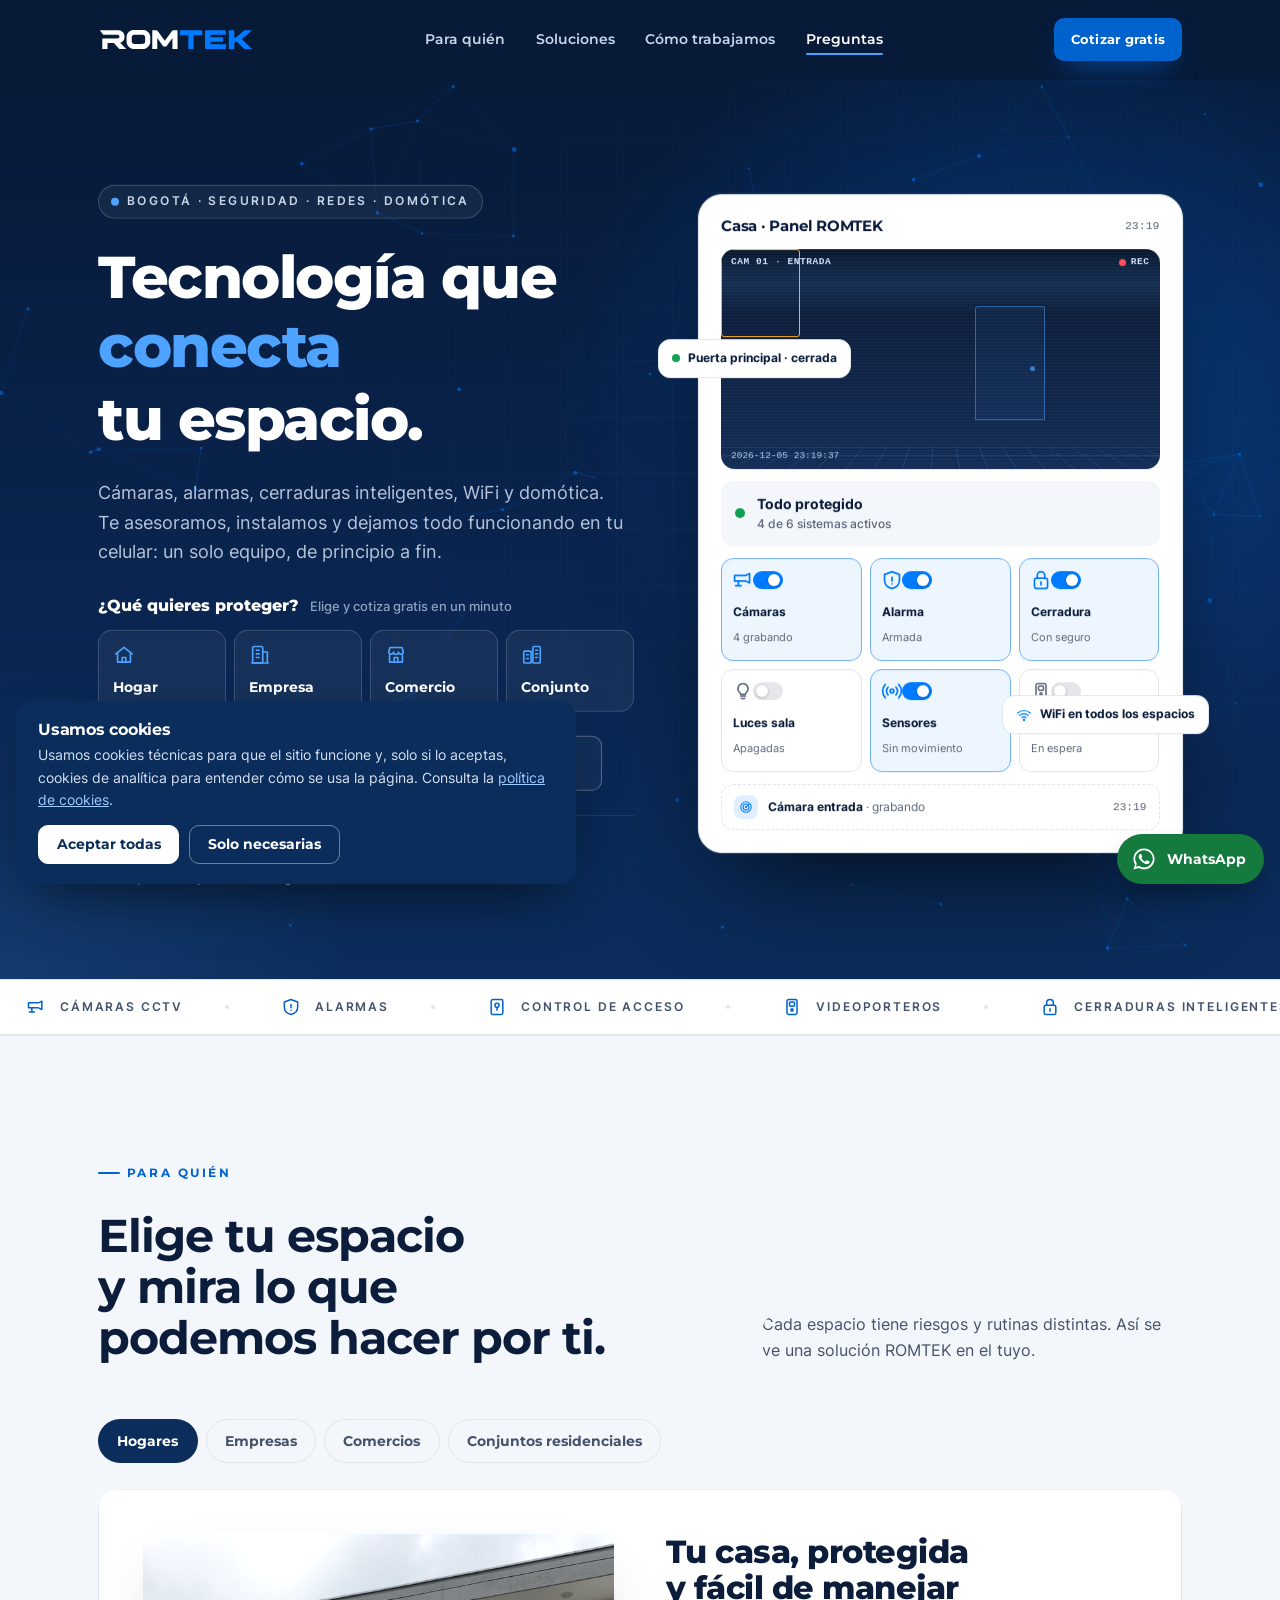
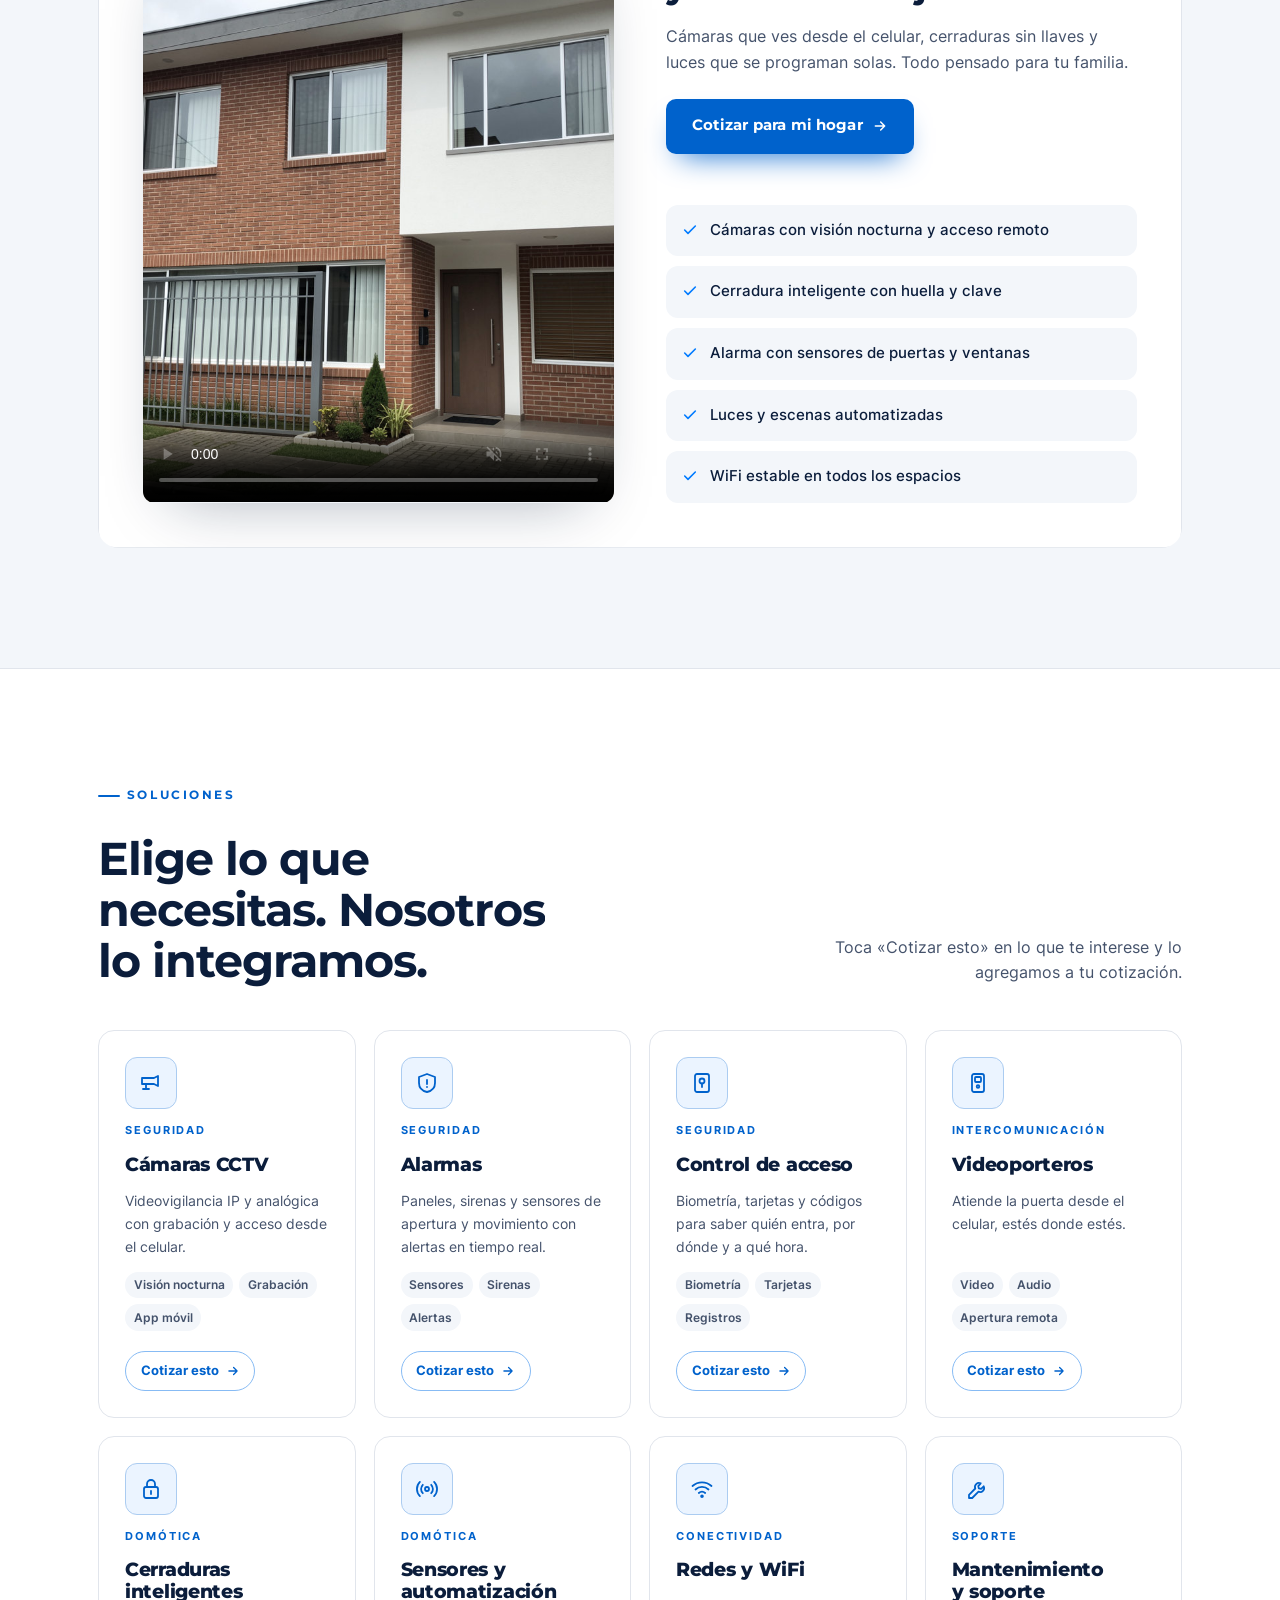
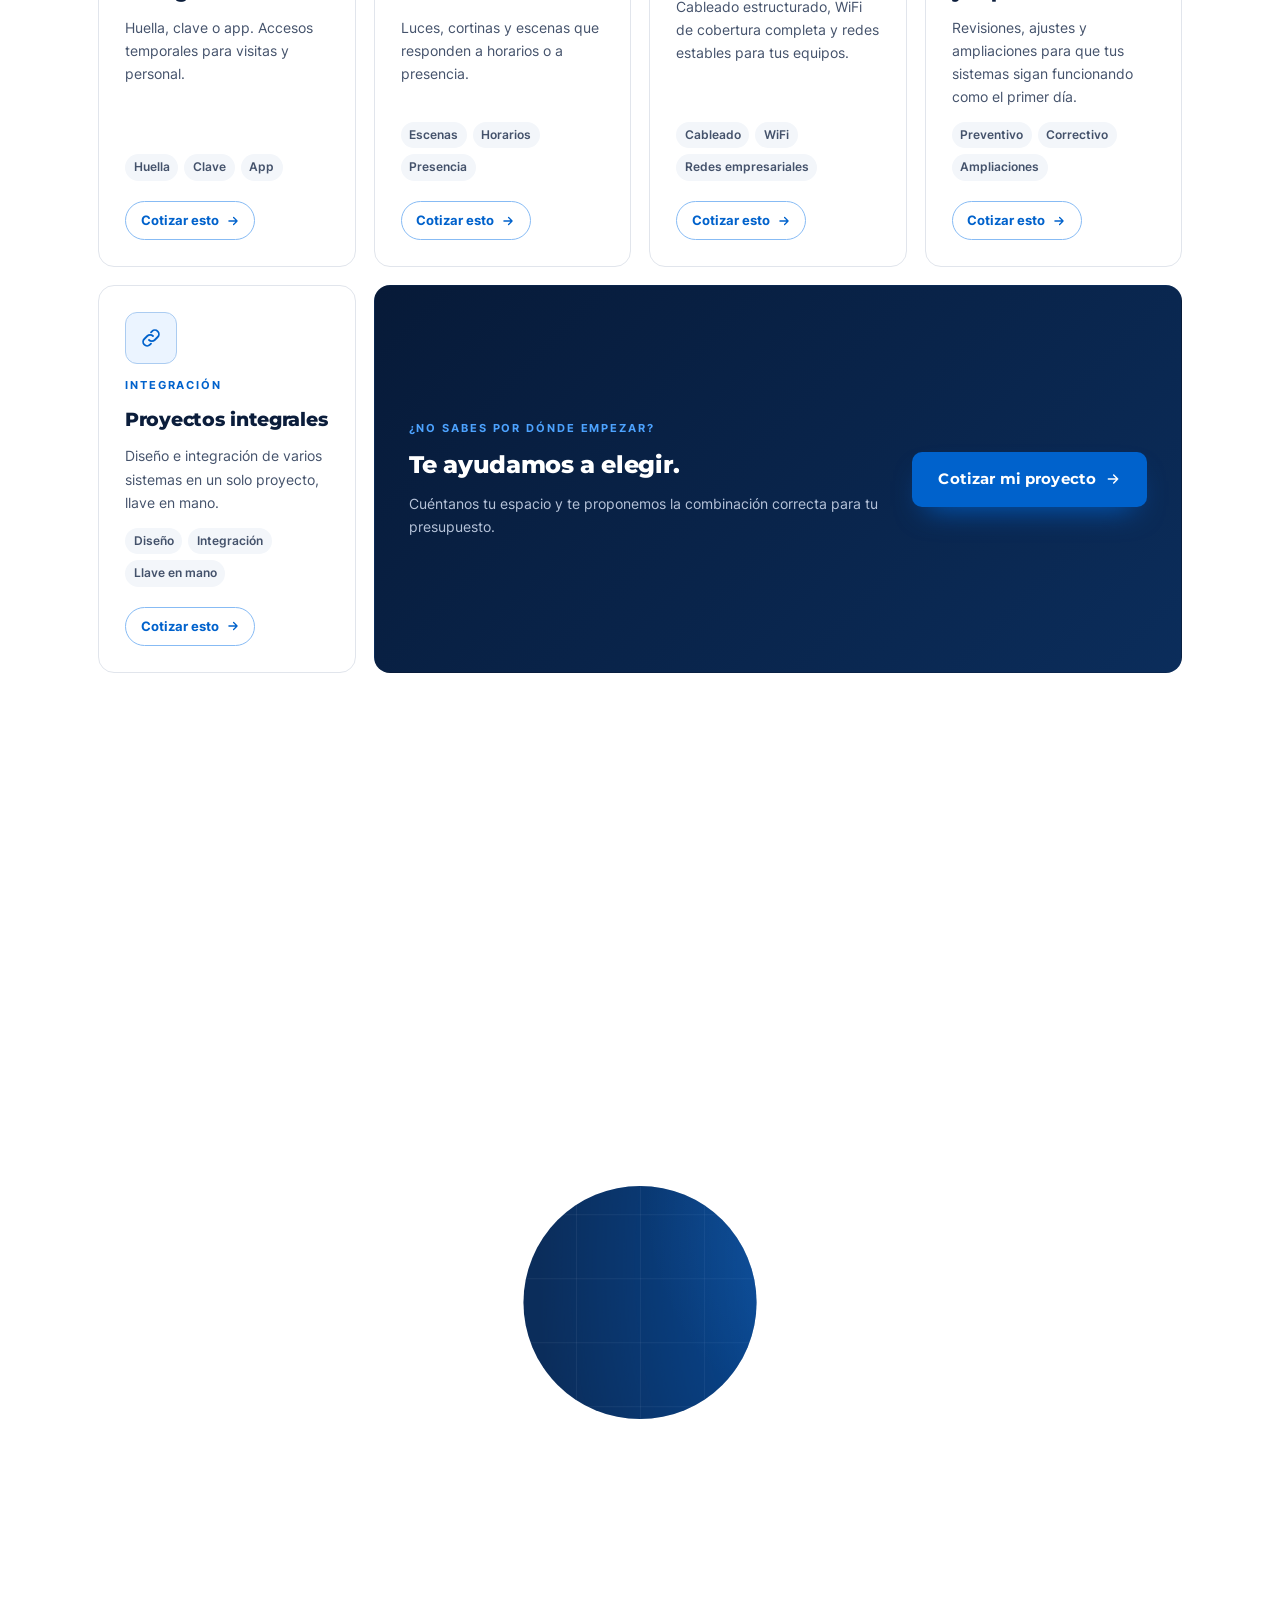
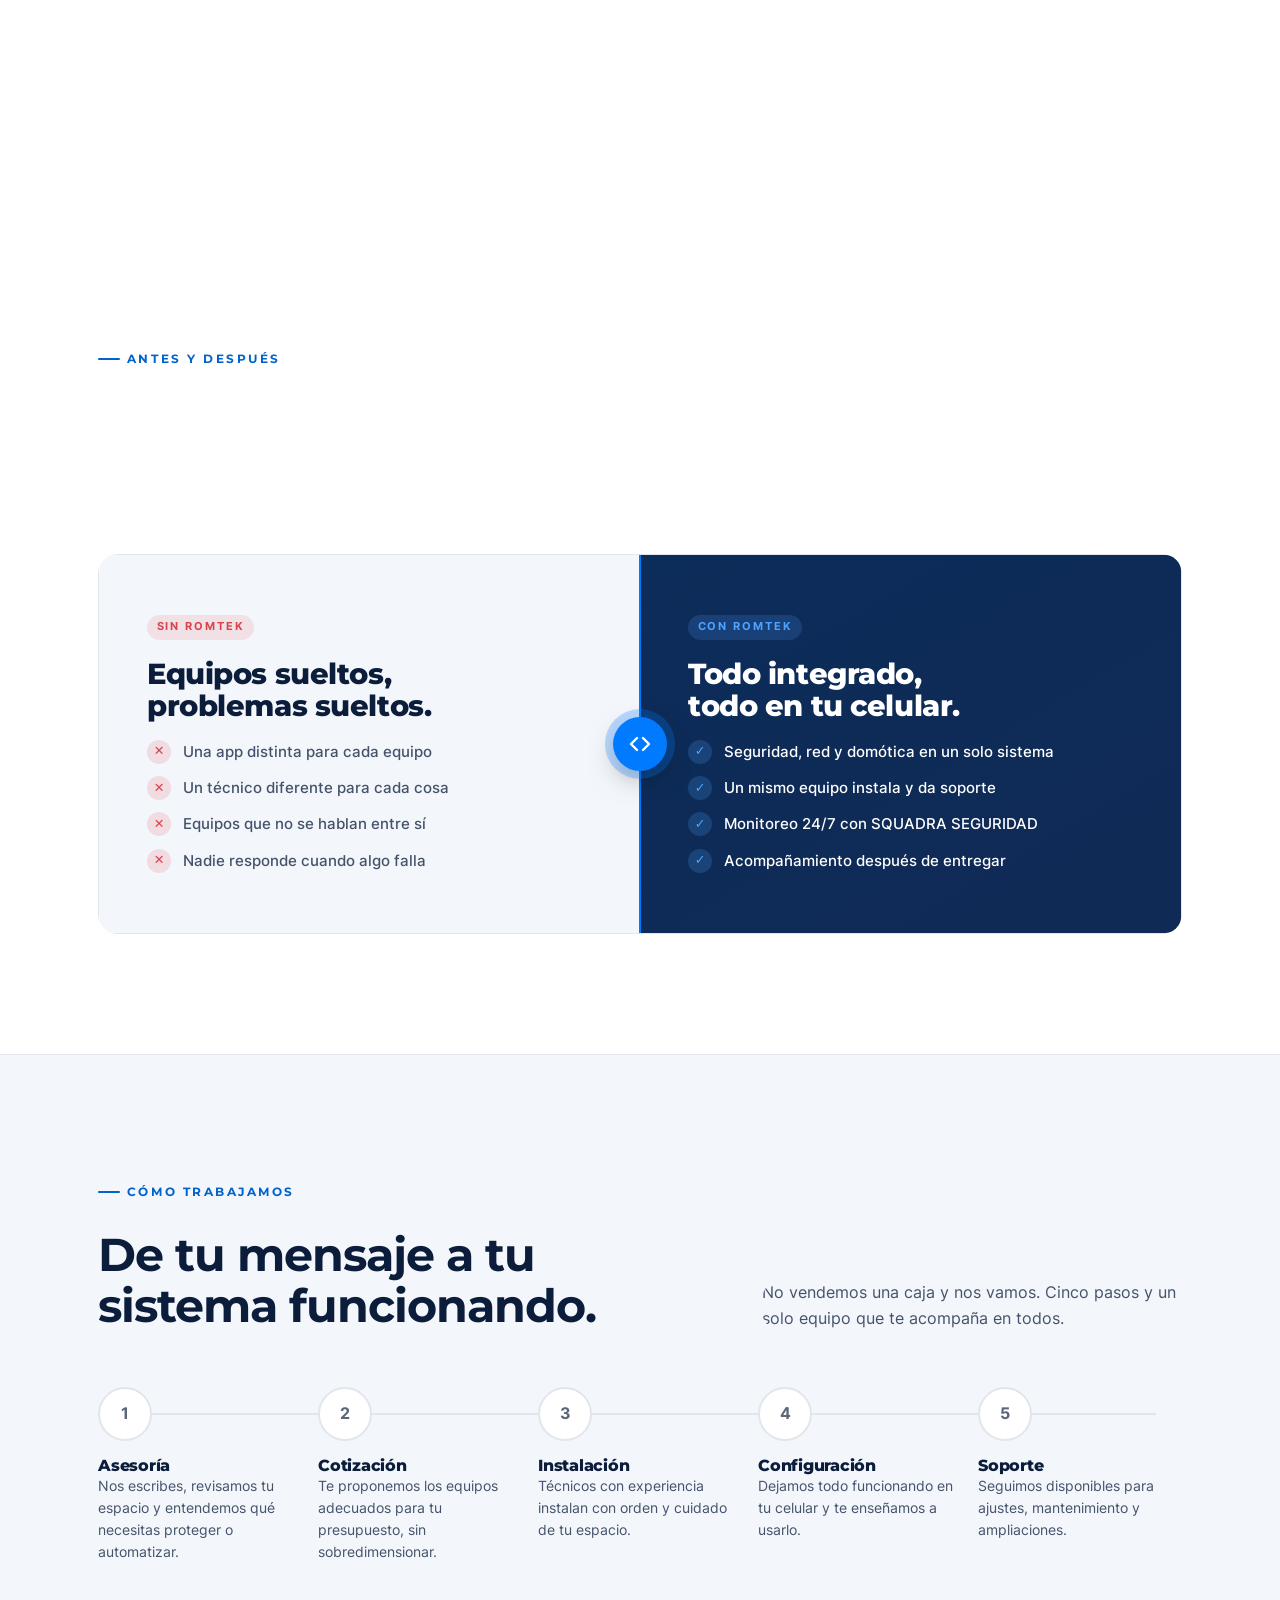
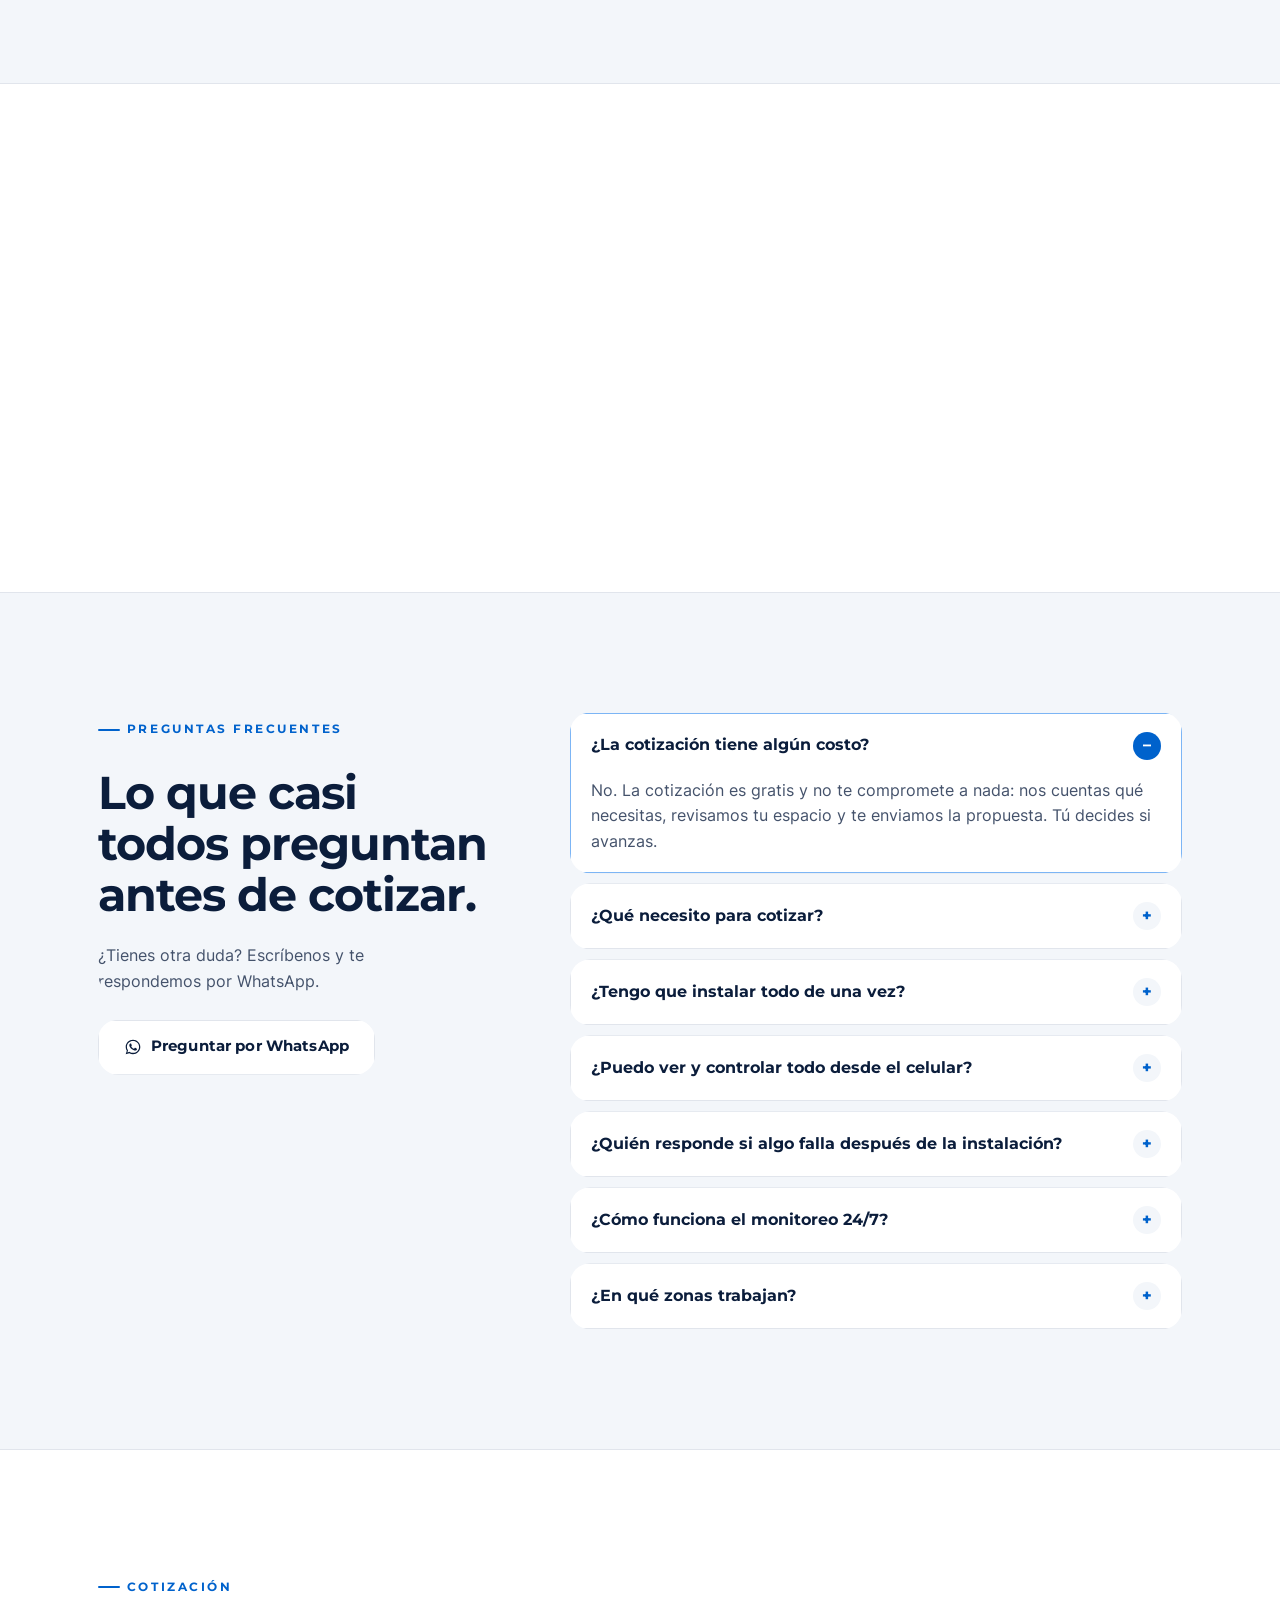
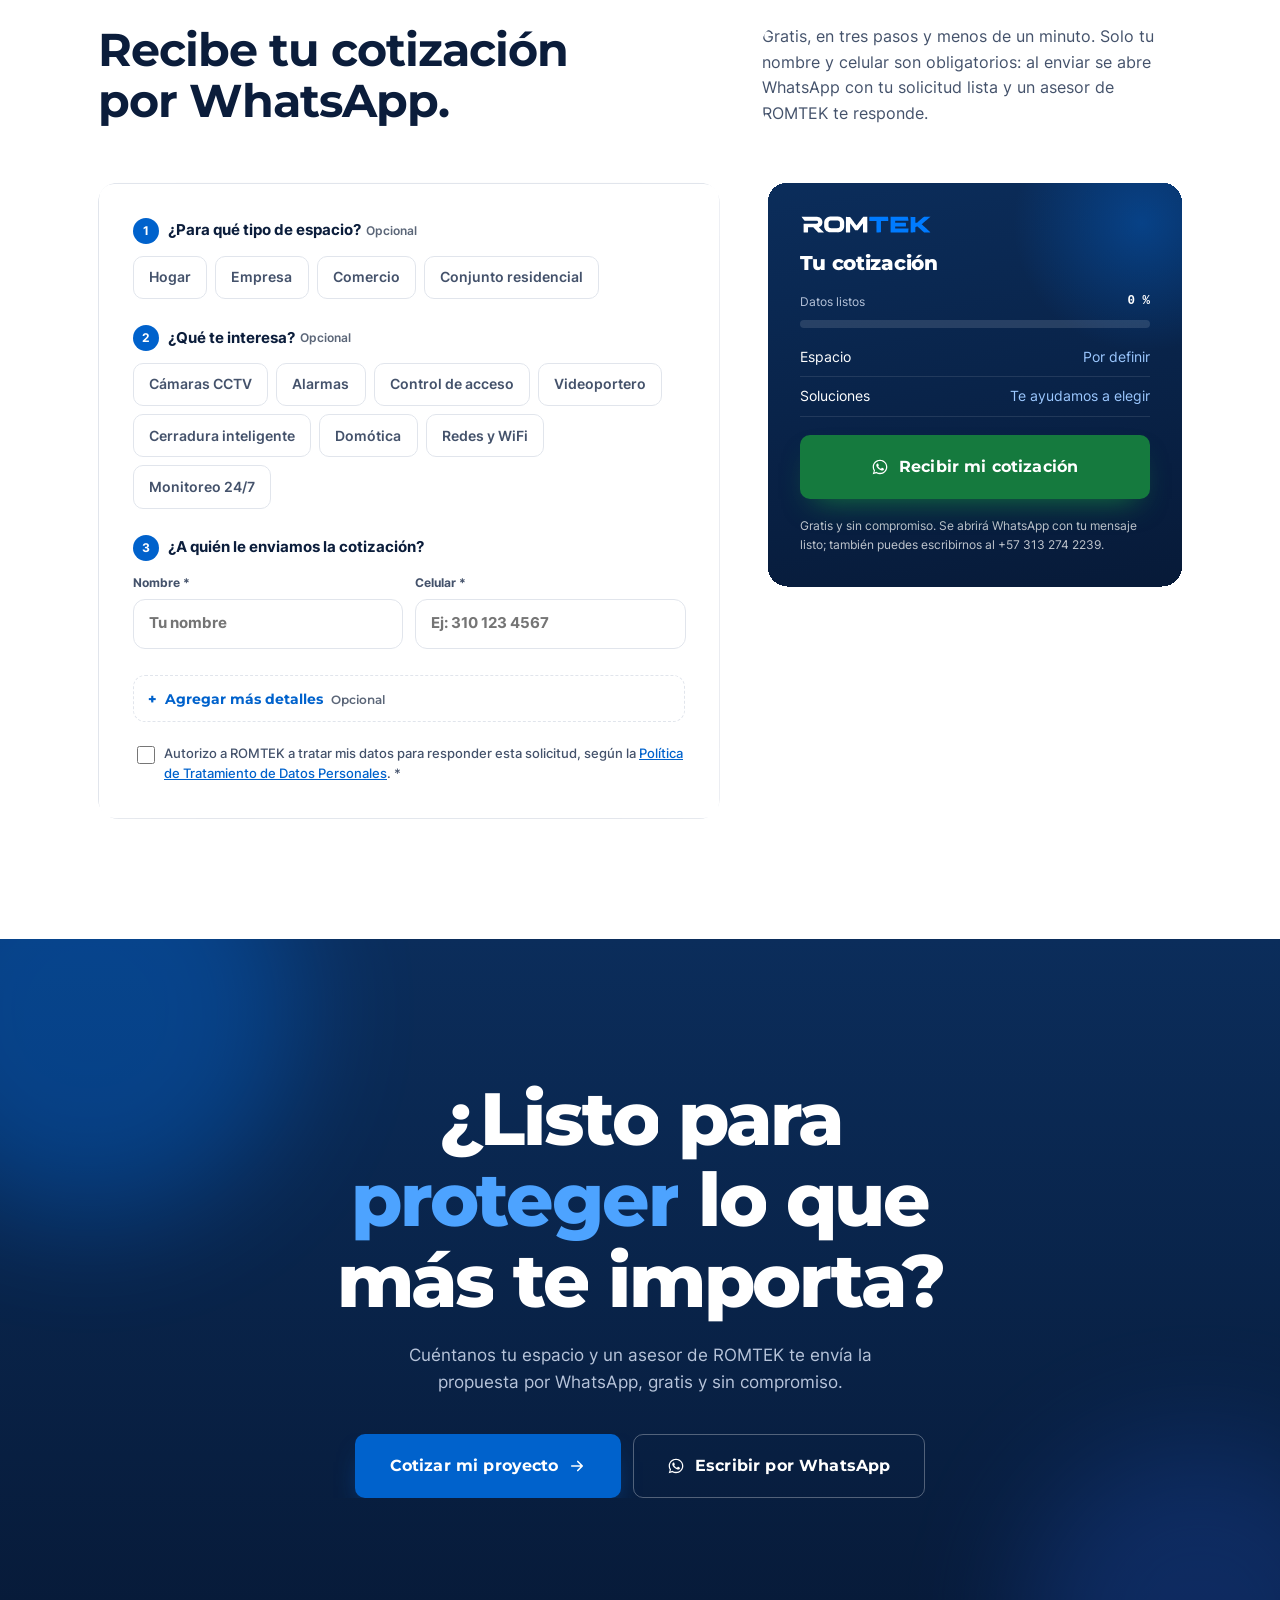
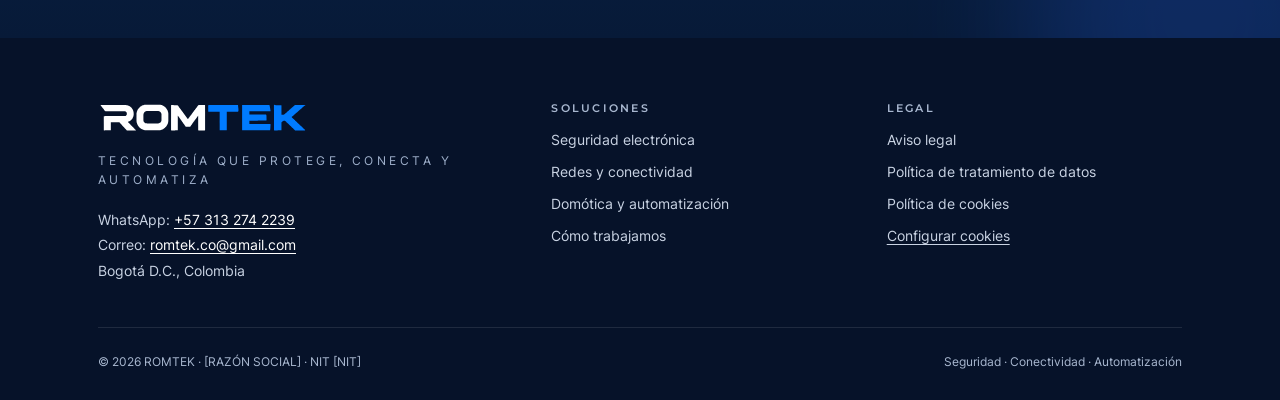
==== commit 410ad646: "Rediseno orientado a cotizacion: inicio oscuro, selector de espacio, preguntas frecuentes, formulari" ====
--- a/romtek-web/index.html
+++ b/romtek-web/index.html
@@ -4,7 +4,7 @@
 <meta charset="utf-8">
 <meta name="viewport" content="width=device-width, initial-scale=1, viewport-fit=cover">
 <title>ROMTEK | Seguridad electrónica, redes y domótica en Bogotá</title>
-<meta name="description" content="Cámaras CCTV, alarmas, control de acceso, redes Wi-Fi y domótica para hogares, empresas y conjuntos. Asesoría, instalación y soporte. Solicita tu asesoría.">
+<meta name="description" content="Cámaras CCTV, alarmas, control de acceso, redes Wi-Fi y domótica para hogares, empresas y conjuntos. Asesoría, instalación y soporte en Bogotá. Cotiza gratis por WhatsApp.">
 <link rel="canonical" href="https://www.romtek.com.co/">
 <meta name="robots" content="index, follow, max-image-preview:large">
 <meta name="theme-color" content="#0B2D5B">
@@ -159,6 +159,69 @@
   }
  ]
 }
+<script type="application/ld+json">
+{
+ "@context": "https://schema.org",
+ "@type": "FAQPage",
+ "mainEntity": [
+  {
+   "@type": "Question",
+   "name": "¿La cotización tiene algún costo?",
+   "acceptedAnswer": {
+    "@type": "Answer",
+    "text": "No. La cotización es gratis y no te compromete a nada: nos cuentas qué necesitas, revisamos tu espacio y te enviamos la propuesta. Tú decides si avanzas."
+   }
+  },
+  {
+   "@type": "Question",
+   "name": "¿Qué necesito para cotizar?",
+   "acceptedAnswer": {
+    "@type": "Answer",
+    "text": "Solo tu nombre y tu celular. Si quieres, indícanos el tipo de espacio y lo que te interesa; el resto lo vemos contigo por WhatsApp."
+   }
+  },
+  {
+   "@type": "Question",
+   "name": "¿Tengo que instalar todo de una vez?",
+   "acceptedAnswer": {
+    "@type": "Answer",
+    "text": "No. Puedes empezar por lo más importante, por ejemplo las cámaras o una cerradura, y ampliar después. Proponemos los equipos pensando en que el sistema pueda crecer."
+   }
+  },
+  {
+   "@type": "Question",
+   "name": "¿Puedo ver y controlar todo desde el celular?",
+   "acceptedAnswer": {
+    "@type": "Answer",
+    "text": "Sí. Dejamos los sistemas configurados en tu celular y te enseñamos a usarlos antes de entregar."
+   }
+  },
+  {
+   "@type": "Question",
+   "name": "¿Quién responde si algo falla después de la instalación?",
+   "acceptedAnswer": {
+    "@type": "Answer",
+    "text": "El mismo equipo que instaló. Seguimos disponibles para ajustes, mantenimiento y ampliaciones."
+   }
+  },
+  {
+   "@type": "Question",
+   "name": "¿Cómo funciona el monitoreo 24/7?",
+   "acceptedAnswer": {
+    "@type": "Answer",
+    "text": "Lo presta nuestro aliado SQUADRA SEGURIDAD desde su central de monitoreo, con vigilancia las 24 horas y coordinación con las autoridades cuando se presenta un evento."
+   }
+  },
+  {
+   "@type": "Question",
+   "name": "¿En qué zonas trabajan?",
+   "acceptedAnswer": {
+    "@type": "Answer",
+    "text": "En Bogotá. Si estás en un municipio cercano, escríbenos y lo revisamos."
+   }
+  }
+ ]
+}
 </script>
 <style>
 /* Layout: motion-led landing — dark "control room" moments (intro, cam feed, reveal circle, CTA) punctuating a clean light page */
@@ -686,6 +749,137 @@
   .fab .txt{display:none}
   .fab{padding:.9em}
 }
+
+/* ---------- rediseño de conversión (2026-11-10) ---------- */
+html{scroll-padding-top:84px}
+.btn-wa{background:#157A3E;color:#fff;box-shadow:0 14px 30px -14px #157A3E}
+.btn-wa:hover{background:#0F6633}
+.btn-wa svg,.btn-line svg{flex:none}
+.btn-wa:hover svg{transform:none}
+.hero .lede{margin-bottom:1.5em}
+.qs{margin-bottom:1.5em;animation:fade 1s var(--ease) 1.05s both}
+.qs-t{display:block;font-family:var(--f-display);font-weight:800;font-size:.98rem;margin-bottom:.75em}
+.qs-t em{font-style:normal;font-family:var(--f-text);font-weight:500;color:var(--ink-3);font-size:.8rem;margin-left:.5em;white-space:nowrap}
+.qs-opts{display:grid;grid-template-columns:repeat(4,minmax(0,1fr));gap:8px}
+.qs-o{display:flex;flex-direction:column;gap:10px;padding:13px 14px;border:1.5px solid var(--line);border-radius:14px;background:var(--surface);font-family:var(--f-display);font-weight:700;font-size:.86rem;transition:border-color .25s,transform .3s var(--spring),box-shadow .3s,background .25s}
+.qs-o svg{color:var(--blue)}
+.qs-o:hover{border-color:var(--blue);transform:translateY(-4px);box-shadow:var(--shadow);background:color-mix(in srgb,var(--blue) 6%,var(--surface))}
+.trust{list-style:none;margin:1.8em 0 0;padding:1.4em 0 0;border-top:1px solid var(--line);display:flex;flex-wrap:wrap;gap:10px 22px;font-size:.84rem;font-weight:600;color:var(--ink-2);animation:fade 1s var(--ease) 1.2s both}
+.trust li{display:flex;align-items:center;gap:7px}
+.trust svg{color:var(--ok);flex:none}
+@media (min-width:761px){
+  .hs-track{display:grid;grid-template-columns:repeat(3,minmax(0,1fr));overflow:visible;padding-bottom:0}
+  .hcard{width:auto}
+  .hcard.final{grid-column:1/-1;flex-direction:row;align-items:center;justify-content:space-between;flex-wrap:wrap;gap:20px 32px;padding:30px 34px}
+  .hcard.final > div{display:flex;flex-direction:column;gap:10px;min-width:0;flex:1 1 320px}
+  .hs-bar,.hs-hint{display:none}
+}
+@media (min-width:1100px){
+  .hs-track{grid-template-columns:repeat(4,minmax(0,1fr))}
+  .hcard.final{grid-column:span 3}
+}
+.hcard.final > div{display:flex;flex-direction:column;gap:14px}
+.hcard .want{padding:.6em 1.1em;border:1.5px solid color-mix(in srgb,var(--blue) 40%,var(--line));border-radius:99px;transition:background .25s,color .25s,border-color .25s}
+.hcard .want:hover{background:var(--blue-ui);border-color:var(--blue-ui);color:#fff}
+.faq{display:grid;grid-template-columns:.8fr 1.2fr;gap:clamp(24px,5vw,72px);align-items:start}
+.faq-side{position:sticky;top:110px}
+.faq-side h2{font-size:clamp(1.9rem,3.8vw,2.9rem);font-weight:800;margin:.6em 0 .5em}
+.faq-side p{color:var(--ink-2);margin-bottom:1.6em;max-width:36ch}
+.faq-list{display:flex;flex-direction:column;gap:10px;min-width:0}
+.faq-list details{background:var(--surface);border:1px solid var(--line);border-radius:16px;padding:0 20px}
+.faq-list details[open]{border-color:color-mix(in srgb,var(--blue) 45%,var(--line));box-shadow:var(--shadow)}
+.faq-list summary{list-style:none;cursor:pointer;display:flex;justify-content:space-between;align-items:center;gap:16px;padding:18px 0;font-family:var(--f-display);font-weight:700;font-size:1rem;line-height:1.3}
+.faq-list summary::-webkit-details-marker{display:none}
+.faq-list summary::after{content:"+";flex:none;width:28px;height:28px;border-radius:50%;display:grid;place-items:center;background:var(--bg-2);color:var(--blue-text);font-weight:800}
+.faq-list details[open] summary::after{content:"–";background:var(--blue-ui);color:#fff}
+.faq-list details p{padding:0 0 18px;color:var(--ink-2);max-width:62ch}
+#quote{background:var(--surface);border:1px solid var(--line);border-radius:22px;padding:clamp(20px,3vw,34px);box-shadow:var(--shadow)}
+.fs legend{display:flex;align-items:center;flex-wrap:wrap;font-size:.95rem}
+.stp{display:inline-grid;place-items:center;width:26px;height:26px;border-radius:50%;background:var(--blue-ui);color:#fff;font-size:.78rem;font-weight:800;margin-right:.7em;flex:none}
+.summary .btn-wa{padding:1.15em 1.4em;font-size:1rem}
+.cta .btn-line{padding:1.15em 2.1em;font-size:1rem}
+.mbar{display:none}
+@media (max-width:1000px){
+  .faq{grid-template-columns:1fr}
+  .faq-side{position:static}
+}
+@media (max-width:920px){.nav ul{display:none}}
+@media (max-width:760px){
+  .wa-float{display:none}
+  .mbar{position:fixed;left:0;right:0;bottom:0;z-index:80;display:flex;gap:10px;padding:10px 14px calc(10px + env(safe-area-inset-bottom,0px));background:color-mix(in srgb,var(--bg) 90%,transparent);backdrop-filter:blur(14px);-webkit-backdrop-filter:blur(14px);border-top:1px solid var(--line);transform:translateY(110%);transition:transform .45s var(--ease)}
+  .mbar.show{transform:none}
+  .mbar .btn{flex:1;padding:.95em 1em}
+  .mbar-wa{flex:none;width:52px;border-radius:12px;display:grid;place-items:center;background:#157A3E;color:#fff}
+  footer{padding-bottom:104px}
+  .hero .actions .btn{flex:1 1 100%}
+  .hs-track .hcard.final > div{gap:14px}
+}
+@media (max-width:520px){
+  .qs-opts{grid-template-columns:1fr 1fr}
+  .qs-o{flex-direction:row;align-items:center}
+  .qs-t em{display:block;margin:.3em 0 0}
+}
+
+/* ---------- estilo ejecutivo (2026-11-10) ---------- */
+.btn{border-radius:10px;letter-spacing:.01em}
+.btn-primary::after{display:none}
+.btn-ghost{border-color:rgba(255,255,255,.28);color:#fff;background:rgba(255,255,255,.04)}
+.btn-ghost:hover{border-color:#fff;background:rgba(255,255,255,.09)}
+.btn-ghost:hover svg,.btn-line:hover svg{transform:none}
+.nav:not(.scrolled){background:#071A38;backdrop-filter:none;-webkit-backdrop-filter:none}
+.nav:not(.scrolled) ul a{color:#C9D6EA}
+.nav:not(.scrolled) ul a:hover,.nav:not(.scrolled) ul a.on{color:#fff}
+.nav:not(.scrolled) ul a::after{background:var(--sky)}
+.nav:not(.scrolled) .brand .on-light{display:none}
+.nav:not(.scrolled) .brand .on-dark{display:block}
+.hero{background:linear-gradient(180deg,#071A38 0%,#0A2550 58%,#0B2D5B 100%);color:#fff}
+.hero::before{content:"";position:absolute;inset:0;z-index:-1;pointer-events:none;background-image:linear-gradient(rgba(255,255,255,.04) 1px,transparent 1px),linear-gradient(90deg,rgba(255,255,255,.04) 1px,transparent 1px);background-size:56px 56px;-webkit-mask-image:radial-gradient(70% 80% at 70% 40%,#000,transparent 75%);mask-image:radial-gradient(70% 80% at 70% 40%,#000,transparent 75%)}
+.hero::after{background:radial-gradient(55% 65% at 82% 35%,rgba(0,123,255,.32),transparent 70%),radial-gradient(40% 50% at 0% 100%,rgba(77,163,255,.12),transparent 70%)}
+.hero .tag{border-color:rgba(255,255,255,.18);background:rgba(255,255,255,.05);color:#C9D6EA}
+.hero .tag .live{animation:none;background:var(--sky)}
+.hero h1{font-weight:800;color:#fff}
+.rot > span{background:none;-webkit-background-clip:border-box;background-clip:border-box;color:var(--sky);animation:none}
+.hero .lede{color:#B7C4DA}
+.hero .qs-t{color:#fff}
+.hero .qs-t em{color:#8FA2C2}
+.hero .qs-o{background:rgba(255,255,255,.05);border-color:rgba(255,255,255,.16);color:#fff}
+.hero .qs-o svg{color:var(--sky)}
+.hero .qs-o:hover{border-color:var(--sky);background:rgba(77,163,255,.12);box-shadow:none;transform:translateY(-2px)}
+.hero .trust{border-top-color:rgba(255,255,255,.12);color:#C9D6EA}
+.hero .trust svg{color:var(--sky)}
+.hero .btn-primary{box-shadow:0 18px 40px -16px rgba(0,123,255,.9),inset 0 0 0 1px rgba(255,255,255,.14)}
+.hero .panel{color:var(--ink);box-shadow:0 50px 100px -36px rgba(0,0,0,.7),0 0 0 1px rgba(255,255,255,.08)}
+.chipf{animation:none;color:var(--ink)}
+.ticker{background:var(--bg);color:var(--ink-2);border-block:1px solid var(--line)}
+.ticker .run{animation-duration:55s}
+.ticker li{padding:17px 26px;font-size:.72rem;font-weight:600}
+.ticker li svg{color:var(--blue-text)}
+.ticker li::after{content:"";width:4px;height:4px;border-radius:50%;background:var(--line);opacity:1}
+.head h2,.hs-head h2,.faq-side h2{font-weight:700;letter-spacing:-.022em}
+.depth h2,.cta h2{font-weight:800}
+.depth h2 em{background:none;-webkit-background-clip:border-box;background-clip:border-box;color:var(--sky);animation:none}
+.hcard,.seg-body,.ba,.summary,#quote,.ally{border-radius:16px}
+.seg-photo{border-radius:12px}
+.faq-list details{border-radius:12px}
+.hcard:hover{transform:translateY(-4px)}
+.hcard .ic{width:52px;height:52px;border-radius:12px;color:var(--blue-text);background:color-mix(in srgb,var(--blue) 8%,var(--surface));border:1px solid color-mix(in srgb,var(--blue) 24%,var(--line));box-shadow:none}
+.hcard .ic svg{width:24px;height:24px}
+.hcard .ic::after{display:none}
+.hcard.final{background:linear-gradient(135deg,#071A38,#0B2D5B)}
+.ally::before{display:none}
+.ally{border:1px solid var(--line);box-shadow:var(--shadow)}
+.ally .big{border-radius:14px}
+.ally .big svg{animation:none}
+.cta{background:linear-gradient(180deg,#0B2D5B,#071A38)}
+.cta .blob{opacity:.3;animation:none}
+.summary{background:linear-gradient(170deg,#0B2D5B,#071A38)}
+.summary::before{animation:none;opacity:.6}
+.burst{display:none}
+.opt.pop span{animation:none}
+.opt span{border-radius:10px}
+.seg-tabs .pillbg{transition:transform .4s var(--ease),width .4s var(--ease),height .3s}
+.step.lit .n{transform:none}
+footer{background:#061229}
 @media (prefers-reduced-motion:reduce){
   *,*::before,*::after{animation:none!important;transition:none!important}
   html{scroll-behavior:auto}
@@ -716,6 +910,10 @@
     <symbol id="i-arrow" viewBox="0 0 24 24" fill="none" stroke="currentColor" stroke-width="2.2" stroke-linecap="round" stroke-linejoin="round"><path d="M5 12h14M13 6l6 6-6 6"/></symbol>
     <symbol id="i-tool" viewBox="0 0 24 24" fill="none" stroke="currentColor" stroke-width="1.8" stroke-linecap="round" stroke-linejoin="round"><path d="M14.7 6.3a4 4 0 0 0-5.4 5.2L3 17.8V21h3.2l6.3-6.3a4 4 0 0 0 5.2-5.4l-2.6 2.6-2.3-.5-.5-2.3z"/></symbol>
     <symbol id="i-chat" viewBox="0 0 24 24" fill="none" stroke="currentColor" stroke-width="2" stroke-linecap="round" stroke-linejoin="round"><path d="M21 12a8 8 0 0 1-11.8 7L4 20l1-4.6A8 8 0 1 1 21 12z"/></symbol>
+    <symbol id="i-office" viewBox="0 0 24 24" fill="none" stroke="currentColor" stroke-width="1.8" stroke-linecap="round" stroke-linejoin="round"><rect x="4" y="3" width="11" height="18" rx="1.5"/><path d="M15 9h5v12h-5M8 7h3M8 11h3M8 15h3M3 21h18"/></symbol>
+    <symbol id="i-shop" viewBox="0 0 24 24" fill="none" stroke="currentColor" stroke-width="1.8" stroke-linecap="round" stroke-linejoin="round"><path d="M4 9l1.5-5h13L20 9"/><path d="M4 9a2.7 2.7 0 0 0 5.3 0 2.7 2.7 0 0 0 5.4 0A2.7 2.7 0 0 0 20 9"/><path d="M5 12v8h14v-8M10 20v-5h4v5"/></symbol>
+    <symbol id="i-tower" viewBox="0 0 24 24" fill="none" stroke="currentColor" stroke-width="1.8" stroke-linecap="round" stroke-linejoin="round"><rect x="3" y="8" width="8" height="13" rx="1"/><rect x="13" y="3" width="8" height="18" rx="1"/><path d="M6 12h2M6 16h2M16 7h2M16 11h2M16 15h2"/></symbol>
+    <symbol id="i-wa" viewBox="0 0 32 32"><path fill="currentColor" d="M16 3C8.8 3 3 8.7 3 15.8c0 2.5.7 4.9 2 7L3 29l6.4-2c2 1.1 4.3 1.7 6.6 1.7 7.2 0 13-5.7 13-12.8S23.2 3 16 3zm0 23.4c-2.1 0-4.1-.6-5.8-1.7l-.4-.3-3.8 1.2 1.2-3.7-.3-.4a10.4 10.4 0 0 1-1.7-5.7C5.2 10 10 5.3 16 5.3S26.8 10 26.8 15.8 22 26.4 16 26.4zm5.9-7.8c-.3-.2-1.9-1-2.2-1.1-.3-.1-.5-.2-.7.2-.2.3-.8 1-1 1.2-.2.2-.4.2-.7.1-.3-.2-1.4-.5-2.6-1.6-1-.9-1.6-1.9-1.8-2.2-.2-.3 0-.5.1-.7l.5-.6c.2-.2.2-.3.3-.5.1-.2 0-.4 0-.6l-1-2.4c-.3-.6-.5-.5-.7-.5h-.6c-.2 0-.6.1-.9.4-.3.3-1.2 1.1-1.2 2.7s1.2 3.2 1.4 3.4c.2.2 2.4 3.6 5.8 5 .8.4 1.4.6 1.9.7.8.3 1.5.2 2.1.1.6-.1 1.9-.8 2.2-1.5.3-.7.3-1.4.2-1.5-.1-.1-.3-.2-.6-.4z"/></symbol>
   </defs>
 </svg>
 
@@ -730,12 +928,12 @@
   <div class="wrap">
     <a href="#inicio" class="brand" aria-label="ROMTEK inicio"><img class="on-light" src="assets/img/logo.svg" alt="ROMTEK" width="640" height="93"><img class="on-dark" src="assets/img/logo-negativo.svg" alt="" width="640" height="93"></a>
     <ul>
+      <li><a href="#clientes">Para quién</a></li>
       <li><a href="#soluciones">Soluciones</a></li>
-      <li><a href="#comparar">Por qué ROMTEK</a></li>
-      <li><a href="#clientes">Para quién</a></li>
       <li><a href="#proceso">Cómo trabajamos</a></li>
+      <li><a href="#faq">Preguntas</a></li>
     </ul>
-    <a href="#cotizar" class="btn btn-primary mag">Solicitar asesoría</a>
+    <a href="#cotizar" class="btn btn-primary mag">Cotizar gratis</a>
   </div>
 </nav>
 
@@ -744,21 +942,31 @@
     <canvas id="net" aria-hidden="true"></canvas>
     <div class="wrap">
       <div class="hero-copy" data-speed="0.06">
-        <p class="tag"><span class="live"></span>Seguridad · Redes · Domótica</p>
+        <p class="tag"><span class="live"></span>Bogotá · Seguridad · Redes · Domótica</p>
         <h1>
           <span class="ln"><span>Tecnología que</span></span>
           <span class="ln"><span class="rot" id="rot" aria-live="off"><span class="on">protege</span><span>conecta</span><span>automatiza</span></span></span>
           <span class="ln"><span>tu espacio.</span></span>
         </h1>
-        <p class="lede">Te asesoramos, elegimos contigo los equipos, los instalamos, los configuramos y seguimos contigo después. Para hogares, empresas, comercios y conjuntos residenciales.</p>
+        <p class="lede">Cámaras, alarmas, cerraduras inteligentes, WiFi y domótica. Te asesoramos, instalamos y dejamos todo funcionando en tu celular: un solo equipo, de principio a fin.</p>
+        <div class="qs" role="group" aria-labelledby="qsT">
+          <span class="qs-t" id="qsT">¿Qué quieres proteger? <em>Elige y cotiza gratis en un minuto</em></span>
+          <div class="qs-opts">
+            <a href="#cotizar" class="qs-o" data-esp="e1"><svg width="22" height="22" aria-hidden="true" focusable="false"><use href="#i-home"/></svg>Hogar</a>
+            <a href="#cotizar" class="qs-o" data-esp="e2"><svg width="22" height="22" aria-hidden="true" focusable="false"><use href="#i-office"/></svg>Empresa</a>
+            <a href="#cotizar" class="qs-o" data-esp="e3"><svg width="22" height="22" aria-hidden="true" focusable="false"><use href="#i-shop"/></svg>Comercio</a>
+            <a href="#cotizar" class="qs-o" data-esp="e4"><svg width="22" height="22" aria-hidden="true" focusable="false"><use href="#i-tower"/></svg>Conjunto</a>
+          </div>
+        </div>
         <div class="actions">
-          <a href="#cotizar" class="btn btn-primary mag">Solicitar asesoría <svg width="16" height="16" aria-hidden="true" focusable="false"><use href="#i-arrow"/></svg></a>
+          <a href="#cotizar" class="btn btn-primary mag">Cotizar mi proyecto <svg width="16" height="16" aria-hidden="true" focusable="false"><use href="#i-arrow"/></svg></a>
+          <a href="https://wa.me/573132742239?text=Hola%20ROMTEK%2C%20quiero%20una%20cotizaci%C3%B3n." class="btn btn-ghost" target="_blank" rel="noopener" data-loc="hero"><svg width="18" height="18" aria-hidden="true" focusable="false"><use href="#i-wa"/></svg>Escribir por WhatsApp</a>
         </div>
-        <div class="facts">
-          <div><strong>Asesoría</strong><span>antes de comprar</span></div>
-          <div><strong>Instalación</strong><span>y configuración</span></div>
-          <div><strong>Soporte</strong><span>después de entregar</span></div>
-        </div>
+        <ul class="trust">
+          <li><svg width="16" height="16" aria-hidden="true" focusable="false"><use href="#i-check"/></svg>Cotización gratis y sin compromiso</li>
+          <li><svg width="16" height="16" aria-hidden="true" focusable="false"><use href="#i-check"/></svg>Instalación y configuración</li>
+          <li><svg width="16" height="16" aria-hidden="true" focusable="false"><use href="#i-check"/></svg>Soporte después de entregar</li>
+        </ul>
       </div>
 
       <div class="panel-wrap" data-speed="-0.1">
@@ -821,41 +1029,52 @@
     </div>
   </div>
 
-  <section class="stats" aria-label="ROMTEK en cifras">
+  <section class="sec alt" id="clientes">
     <div class="wrap">
-      <div class="stat"><strong><span class="count" data-to="6">6</span></strong><span>líneas de servicio bajo un mismo proveedor</span></div>
-      <div class="stat"><strong><span class="count" data-to="4">4</span></strong><span>tipos de espacio: hogar, empresa, comercio y conjunto</span></div>
-      <div class="stat"><strong><span class="count" data-to="5">5</span></strong><span>pasos de acompañamiento, de la asesoría al soporte</span></div>
-      <div class="stat"><strong><span class="count" data-to="24">24</span><em>/7</em></strong><span>monitoreo con nuestro aliado SQUADRA SEGURIDAD</span></div>
+      <div class="head">
+        <div><span class="label">Para quién</span><h2 class="split">Elige tu espacio y mira lo que podemos hacer por ti.</h2></div>
+        <p class="rv">Cada espacio tiene riesgos y rutinas distintas. Así se ve una solución ROMTEK en el tuyo.</p>
+      </div>
+      <div class="seg-tabs nojs" role="tablist" aria-label="Tipo de cliente" id="segTabs">
+        <span class="pillbg" id="pillbg" aria-hidden="true"></span>
+        <button role="tab" id="t-hogar" aria-selected="true" data-seg="hogar">Hogares</button>
+        <button role="tab" id="t-empresa" aria-selected="false" data-seg="empresa">Empresas</button>
+        <button role="tab" id="t-comercio" aria-selected="false" data-seg="comercio">Comercios</button>
+        <button role="tab" id="t-conjunto" aria-selected="false" data-seg="conjunto">Conjuntos residenciales</button>
+      </div>
+      <div class="seg-body rv" role="tabpanel" id="segPanel" aria-labelledby="t-hogar" aria-live="polite">
+        <figure class="seg-photo"><img id="segImg" src="assets/img/seg-hogar.jpg" alt="Casa con cámara de seguridad y cerradura inteligente" width="1000" height="750" loading="lazy"><video id="segVideo" muted loop playsinline preload="none" poster="assets/img/seg-hogar.jpg" aria-label="Recorrido por una casa con cámaras, cerradura inteligente, alarma, luces y WiFi instalados" hidden><source src="assets/video/recorrido-casa.mp4" type="video/mp4"></video></figure>
+        <div>
+          <h3 id="segTitle">Tu casa, protegida y fácil de manejar</h3>
+          <p id="segText">Cámaras que ves desde el celular, cerraduras sin llaves y luces que se programan solas. Todo pensado para tu familia.</p>
+          <a href="#cotizar" class="btn btn-primary mag" id="segCta">Cotizar para mi hogar <svg width="16" height="16" aria-hidden="true" focusable="false"><use href="#i-arrow"/></svg></a>
+        </div>
+        <ul class="seg-list" id="segList"></ul>
+      </div>
     </div>
   </section>
-
-  <div class="marquee" aria-hidden="true">
-    <div class="row" data-x="-0.35"><span>SEGURIDAD</span><span class="f">ROM<b>TEK</b></span><span>DOMÓTICA</span><span>REDES</span><span class="f">ROM<b>TEK</b></span><span>SEGURIDAD</span></div>
-    <div class="row r2" data-x="0.35" style="margin-left:-60%"><span>AUTOMATIZACIÓN</span><span>CONECTIVIDAD</span><span>ACCESO</span><span>AUTOMATIZACIÓN</span><span>CONECTIVIDAD</span></div>
-  </div>
 
   <section class="hs" id="soluciones">
     <div class="hs-sticky">
       <div class="wrap hs-head">
-        <div><span class="label">Soluciones</span><h2 class="split">Todo lo que tu espacio necesita para estar seguro y conectado.</h2></div>
+        <div><span class="label">Soluciones</span><h2 class="split">Elige lo que necesitas. Nosotros lo integramos.</h2></div>
         <div class="hs-meta">
-          <p>Equipos de marcas reconocidas, integrados entre sí para que los controles desde un mismo lugar.</p>
+          <p>Toca «Cotizar esto» en lo que te interese y lo agregamos a tu cotización.</p>
           <div class="hs-bar" id="hsBar"><i></i></div>
           <span class="hs-hint">Desliza <svg width="14" height="14" aria-hidden="true" focusable="false"><use href="#i-arrow"/></svg></span>
         </div>
       </div>
       <div class="hs-track" id="hsTrack">
-        <article class="hcard"><span class="ic"><svg width="28" height="28" aria-hidden="true" focusable="false"><use href="#i-cam"/></svg></span><span class="grp">Seguridad</span><h3>Cámaras CCTV</h3><p>Videovigilancia IP y analógica con grabación y acceso desde el celular.</p><ul><li>Visión nocturna</li><li>Grabación</li><li>App móvil</li></ul><button class="want" type="button" data-svc="s1">Lo quiero <svg width="14" height="14" aria-hidden="true" focusable="false"><use href="#i-arrow"/></svg></button></article>
-        <article class="hcard"><span class="ic"><svg width="28" height="28" aria-hidden="true" focusable="false"><use href="#i-bell"/></svg></span><span class="grp">Seguridad</span><h3>Alarmas</h3><p>Paneles, sirenas y sensores de apertura y movimiento con alertas en tiempo real.</p><ul><li>Sensores</li><li>Sirenas</li><li>Alertas</li></ul><button class="want" type="button" data-svc="s2">Lo quiero <svg width="14" height="14" aria-hidden="true" focusable="false"><use href="#i-arrow"/></svg></button></article>
-        <article class="hcard"><span class="ic"><svg width="28" height="28" aria-hidden="true" focusable="false"><use href="#i-key"/></svg></span><span class="grp">Seguridad</span><h3>Control de acceso</h3><p>Biometría, tarjetas y códigos para saber quién entra, por dónde y a qué hora.</p><ul><li>Biometría</li><li>Tarjetas</li><li>Registros</li></ul><button class="want" type="button" data-svc="s3">Lo quiero <svg width="14" height="14" aria-hidden="true" focusable="false"><use href="#i-arrow"/></svg></button></article>
-        <article class="hcard"><span class="ic"><svg width="28" height="28" aria-hidden="true" focusable="false"><use href="#i-door"/></svg></span><span class="grp">Intercomunicación</span><h3>Videoporteros</h3><p>Atiende la puerta desde el celular, estés donde estés.</p><ul><li>Video</li><li>Audio</li><li>Apertura remota</li></ul><button class="want" type="button" data-svc="s4">Lo quiero <svg width="14" height="14" aria-hidden="true" focusable="false"><use href="#i-arrow"/></svg></button></article>
-        <article class="hcard"><span class="ic"><svg width="28" height="28" aria-hidden="true" focusable="false"><use href="#i-lock"/></svg></span><span class="grp">Domótica</span><h3>Cerraduras inteligentes</h3><p>Huella, clave o app. Accesos temporales para visitas y personal.</p><ul><li>Huella</li><li>Clave</li><li>App</li></ul><button class="want" type="button" data-svc="s5">Lo quiero <svg width="14" height="14" aria-hidden="true" focusable="false"><use href="#i-arrow"/></svg></button></article>
-        <article class="hcard"><span class="ic"><svg width="28" height="28" aria-hidden="true" focusable="false"><use href="#i-sensor"/></svg></span><span class="grp">Domótica</span><h3>Sensores y automatización</h3><p>Luces, cortinas y escenas que responden a horarios o a presencia.</p><ul><li>Escenas</li><li>Horarios</li><li>Presencia</li></ul><button class="want" type="button" data-svc="s6">Lo quiero <svg width="14" height="14" aria-hidden="true" focusable="false"><use href="#i-arrow"/></svg></button></article>
-        <article class="hcard"><span class="ic"><svg width="28" height="28" aria-hidden="true" focusable="false"><use href="#i-wifi"/></svg></span><span class="grp">Conectividad</span><h3>Redes y WiFi</h3><p>Cableado estructurado, WiFi de cobertura completa y redes estables para tus equipos.</p><ul><li>Cableado</li><li>WiFi</li><li>Redes empresariales</li></ul><button class="want" type="button" data-svc="s7">Lo quiero <svg width="14" height="14" aria-hidden="true" focusable="false"><use href="#i-arrow"/></svg></button></article>
-        <article class="hcard"><span class="ic"><svg width="28" height="28" aria-hidden="true" focusable="false"><use href="#i-tool"/></svg></span><span class="grp">Soporte</span><h3>Mantenimiento y soporte</h3><p>Revisiones, ajustes y ampliaciones para que tus sistemas sigan funcionando como el primer día.</p><ul><li>Preventivo</li><li>Correctivo</li><li>Ampliaciones</li></ul><button class="want" type="button" data-svc="">Lo quiero <svg width="14" height="14" aria-hidden="true" focusable="false"><use href="#i-arrow"/></svg></button></article>
-        <article class="hcard"><span class="ic"><svg width="28" height="28" aria-hidden="true" focusable="false"><use href="#i-link"/></svg></span><span class="grp">Integración</span><h3>Proyectos integrales</h3><p>Diseño e integración de varios sistemas en un solo proyecto, llave en mano.</p><ul><li>Diseño</li><li>Integración</li><li>Llave en mano</li></ul><button class="want" type="button" data-svc="">Lo quiero <svg width="14" height="14" aria-hidden="true" focusable="false"><use href="#i-arrow"/></svg></button></article>
-        <article class="hcard final"><span class="grp" style="color:var(--sky)">¿No sabes por dónde empezar?</span><h3>Te ayudamos a elegir.</h3><p>Cuéntanos tu espacio y te proponemos la combinación correcta para tu presupuesto.</p><a href="#cotizar" class="btn btn-primary">Solicitar asesoría <svg width="16" height="16" aria-hidden="true" focusable="false"><use href="#i-arrow"/></svg></a></article>
+        <article class="hcard"><span class="ic"><svg width="28" height="28" aria-hidden="true" focusable="false"><use href="#i-cam"/></svg></span><span class="grp">Seguridad</span><h3>Cámaras CCTV</h3><p>Videovigilancia IP y analógica con grabación y acceso desde el celular.</p><ul><li>Visión nocturna</li><li>Grabación</li><li>App móvil</li></ul><button class="want" type="button" data-svc="s1">Cotizar esto <svg width="14" height="14" aria-hidden="true" focusable="false"><use href="#i-arrow"/></svg></button></article>
+        <article class="hcard"><span class="ic"><svg width="28" height="28" aria-hidden="true" focusable="false"><use href="#i-bell"/></svg></span><span class="grp">Seguridad</span><h3>Alarmas</h3><p>Paneles, sirenas y sensores de apertura y movimiento con alertas en tiempo real.</p><ul><li>Sensores</li><li>Sirenas</li><li>Alertas</li></ul><button class="want" type="button" data-svc="s2">Cotizar esto <svg width="14" height="14" aria-hidden="true" focusable="false"><use href="#i-arrow"/></svg></button></article>
+        <article class="hcard"><span class="ic"><svg width="28" height="28" aria-hidden="true" focusable="false"><use href="#i-key"/></svg></span><span class="grp">Seguridad</span><h3>Control de acceso</h3><p>Biometría, tarjetas y códigos para saber quién entra, por dónde y a qué hora.</p><ul><li>Biometría</li><li>Tarjetas</li><li>Registros</li></ul><button class="want" type="button" data-svc="s3">Cotizar esto <svg width="14" height="14" aria-hidden="true" focusable="false"><use href="#i-arrow"/></svg></button></article>
+        <article class="hcard"><span class="ic"><svg width="28" height="28" aria-hidden="true" focusable="false"><use href="#i-door"/></svg></span><span class="grp">Intercomunicación</span><h3>Videoporteros</h3><p>Atiende la puerta desde el celular, estés donde estés.</p><ul><li>Video</li><li>Audio</li><li>Apertura remota</li></ul><button class="want" type="button" data-svc="s4">Cotizar esto <svg width="14" height="14" aria-hidden="true" focusable="false"><use href="#i-arrow"/></svg></button></article>
+        <article class="hcard"><span class="ic"><svg width="28" height="28" aria-hidden="true" focusable="false"><use href="#i-lock"/></svg></span><span class="grp">Domótica</span><h3>Cerraduras inteligentes</h3><p>Huella, clave o app. Accesos temporales para visitas y personal.</p><ul><li>Huella</li><li>Clave</li><li>App</li></ul><button class="want" type="button" data-svc="s5">Cotizar esto <svg width="14" height="14" aria-hidden="true" focusable="false"><use href="#i-arrow"/></svg></button></article>
+        <article class="hcard"><span class="ic"><svg width="28" height="28" aria-hidden="true" focusable="false"><use href="#i-sensor"/></svg></span><span class="grp">Domótica</span><h3>Sensores y automatización</h3><p>Luces, cortinas y escenas que responden a horarios o a presencia.</p><ul><li>Escenas</li><li>Horarios</li><li>Presencia</li></ul><button class="want" type="button" data-svc="s6">Cotizar esto <svg width="14" height="14" aria-hidden="true" focusable="false"><use href="#i-arrow"/></svg></button></article>
+        <article class="hcard"><span class="ic"><svg width="28" height="28" aria-hidden="true" focusable="false"><use href="#i-wifi"/></svg></span><span class="grp">Conectividad</span><h3>Redes y WiFi</h3><p>Cableado estructurado, WiFi de cobertura completa y redes estables para tus equipos.</p><ul><li>Cableado</li><li>WiFi</li><li>Redes empresariales</li></ul><button class="want" type="button" data-svc="s7">Cotizar esto <svg width="14" height="14" aria-hidden="true" focusable="false"><use href="#i-arrow"/></svg></button></article>
+        <article class="hcard"><span class="ic"><svg width="28" height="28" aria-hidden="true" focusable="false"><use href="#i-tool"/></svg></span><span class="grp">Soporte</span><h3>Mantenimiento y soporte</h3><p>Revisiones, ajustes y ampliaciones para que tus sistemas sigan funcionando como el primer día.</p><ul><li>Preventivo</li><li>Correctivo</li><li>Ampliaciones</li></ul><button class="want" type="button" data-svc="">Cotizar esto <svg width="14" height="14" aria-hidden="true" focusable="false"><use href="#i-arrow"/></svg></button></article>
+        <article class="hcard"><span class="ic"><svg width="28" height="28" aria-hidden="true" focusable="false"><use href="#i-link"/></svg></span><span class="grp">Integración</span><h3>Proyectos integrales</h3><p>Diseño e integración de varios sistemas en un solo proyecto, llave en mano.</p><ul><li>Diseño</li><li>Integración</li><li>Llave en mano</li></ul><button class="want" type="button" data-svc="">Cotizar esto <svg width="14" height="14" aria-hidden="true" focusable="false"><use href="#i-arrow"/></svg></button></article>
+        <article class="hcard final"><div><span class="grp" style="color:var(--sky)">¿No sabes por dónde empezar?</span><h3>Te ayudamos a elegir.</h3><p>Cuéntanos tu espacio y te proponemos la combinación correcta para tu presupuesto.</p></div><a href="#cotizar" class="btn btn-primary">Cotizar mi proyecto <svg width="16" height="16" aria-hidden="true" focusable="false"><use href="#i-arrow"/></svg></a></article>
       </div>
     </div>
   </section>
@@ -883,6 +1102,7 @@
         <div class="rv" style="--d:.4s"><strong>Todo desde tu celular</strong><span>sistemas integrados en una app</span></div>
         <div class="rv" style="--d:.5s"><strong>Acompañamiento</strong><span>antes, durante y después</span></div>
       </div>
+      <a href="#cotizar" class="btn btn-primary mag rv" style="--d:.6s;margin-top:2.6em">Cotizar mi proyecto <svg width="16" height="16" aria-hidden="true" focusable="false"><use href="#i-arrow"/></svg></a>
     </div>
   </section>
 
@@ -925,103 +1145,18 @@
     </div>
   </section>
 
-  <section class="sec alt" id="clientes">
+  <section class="sec alt" id="proceso">
     <div class="wrap">
       <div class="head">
-        <div><span class="label">Para quién</span><h2 class="split">Una solución distinta para cada tipo de espacio.</h2></div>
-      </div>
-      <div class="seg-tabs nojs" role="tablist" aria-label="Tipo de cliente" id="segTabs">
-        <span class="pillbg" id="pillbg" aria-hidden="true"></span>
-        <button role="tab" id="t-hogar" aria-selected="true" data-seg="hogar">Hogares</button>
-        <button role="tab" id="t-empresa" aria-selected="false" data-seg="empresa">Empresas</button>
-        <button role="tab" id="t-comercio" aria-selected="false" data-seg="comercio">Comercios</button>
-        <button role="tab" id="t-conjunto" aria-selected="false" data-seg="conjunto">Conjuntos residenciales</button>
-      </div>
-      <div class="seg-body rv" role="tabpanel" id="segPanel" aria-labelledby="t-hogar" aria-live="polite">
-        <figure class="seg-photo"><img id="segImg" src="assets/img/seg-hogar.jpg" alt="Casa con cámara de seguridad y cerradura inteligente" width="1000" height="750" loading="lazy"><video id="segVideo" muted loop playsinline preload="none" poster="assets/img/seg-hogar.jpg" aria-label="Recorrido por una casa con cámaras, cerradura inteligente, alarma, luces y WiFi instalados" hidden><source src="assets/video/recorrido-casa.mp4" type="video/mp4"></video></figure>
-        <div>
-          <h3 id="segTitle">Tu casa, protegida y fácil de manejar</h3>
-          <p id="segText">Cámaras que ves desde el celular, cerraduras sin llaves y luces que se programan solas. Todo pensado para tu familia.</p>
-          <a href="#cotizar" class="btn btn-primary mag" id="segCta">Solicitar asesoría para mi hogar <svg width="16" height="16" aria-hidden="true" focusable="false"><use href="#i-arrow"/></svg></a>
-        </div>
-        <ul class="seg-list" id="segList"></ul>
-      </div>
-    </div>
-  </section>
-
-  <section class="sec" id="proceso">
-    <div class="wrap">
-      <div class="head">
-        <div><span class="label">Cómo trabajamos</span><h2 class="split">Te acompañamos de principio a fin.</h2></div>
-        <p class="rv">No vendemos una caja y nos vamos. Cada proyecto sigue estos cinco pasos.</p>
+        <div><span class="label">Cómo trabajamos</span><h2 class="split">De tu mensaje a tu sistema funcionando.</h2></div>
+        <p class="rv">No vendemos una caja y nos vamos. Cinco pasos y un solo equipo que te acompaña en todos.</p>
       </div>
       <div class="steps" id="steps">
-        <div class="step"><span class="n">1</span><div><h3>Asesoría</h3><p>Visitamos o revisamos tu espacio y entendemos qué necesitas proteger o automatizar.</p></div></div>
-        <div class="step"><span class="n">2</span><div><h3>Selección</h3><p>Proponemos los equipos adecuados para tu presupuesto, sin sobredimensionar.</p></div></div>
+        <div class="step"><span class="n">1</span><div><h3>Asesoría</h3><p>Nos escribes, revisamos tu espacio y entendemos qué necesitas proteger o automatizar.</p></div></div>
+        <div class="step"><span class="n">2</span><div><h3>Cotización</h3><p>Te proponemos los equipos adecuados para tu presupuesto, sin sobredimensionar.</p></div></div>
         <div class="step"><span class="n">3</span><div><h3>Instalación</h3><p>Técnicos con experiencia instalan con orden y cuidado de tu espacio.</p></div></div>
         <div class="step"><span class="n">4</span><div><h3>Configuración</h3><p>Dejamos todo funcionando en tu celular y te enseñamos a usarlo.</p></div></div>
         <div class="step"><span class="n">5</span><div><h3>Soporte</h3><p>Seguimos disponibles para ajustes, mantenimiento y ampliaciones.</p></div></div>
-      </div>
-    </div>
-  </section>
-
-  <section class="sec alt" id="cotizar">
-    <div class="wrap">
-      <div class="head">
-        <div><span class="label">Solicitar asesoría</span><h2 class="split">Arma tu solución y te asesoramos.</h2></div>
-        <p class="rv">Solo necesitamos tu nombre y celular. Lo demás es opcional: al enviar se abre WhatsApp con tu solicitud lista y un asesor de ROMTEK te responde.</p>
-      </div>
-      <div class="builder">
-        <form id="quote" novalidate class="rv" data-rv="left">
-          <div class="hp" aria-hidden="true"><label for="hpWeb">No llenes este campo</label><input type="text" id="hpWeb" name="sitio_web" tabindex="-1" autocomplete="off"></div>
-          <div class="fields fields-main">
-            <label for="fName">Nombre *<input id="fName" name="nombre" type="text" autocomplete="name" placeholder="Tu nombre" required minlength="2" maxlength="60"></label>
-            <label for="fPhone">Celular *<input id="fPhone" name="celular" type="tel" inputmode="tel" autocomplete="tel" placeholder="Ej: 310 123 4567" required maxlength="20"></label>
-          </div>
-          <fieldset class="fs">
-            <legend>¿Qué te interesa? <em>Opcional</em></legend>
-            <div class="opts" id="svcOpts">
-              <label class="opt"><input type="checkbox" id="s1" value="Cámaras CCTV"><span>Cámaras CCTV</span></label>
-              <label class="opt"><input type="checkbox" id="s2" value="Alarmas"><span>Alarmas</span></label>
-              <label class="opt"><input type="checkbox" id="s3" value="Control de acceso"><span>Control de acceso</span></label>
-              <label class="opt"><input type="checkbox" id="s4" value="Videoportero"><span>Videoportero</span></label>
-              <label class="opt"><input type="checkbox" id="s5" value="Cerradura inteligente"><span>Cerradura inteligente</span></label>
-              <label class="opt"><input type="checkbox" id="s6" value="Domótica"><span>Domótica</span></label>
-              <label class="opt"><input type="checkbox" id="s7" value="Redes y WiFi"><span>Redes y WiFi</span></label>
-              <label class="opt"><input type="checkbox" id="s8" value="Monitoreo 24/7"><span>Monitoreo 24/7</span></label>
-            </div>
-          </fieldset>
-          <fieldset class="fs">
-            <legend>¿Para qué tipo de espacio? <em>Opcional</em></legend>
-            <div class="opts">
-              <label class="opt"><input type="radio" name="espacio" id="e1" value="Hogar"><span>Hogar</span></label>
-              <label class="opt"><input type="radio" name="espacio" id="e2" value="Empresa"><span>Empresa</span></label>
-              <label class="opt"><input type="radio" name="espacio" id="e3" value="Comercio"><span>Comercio</span></label>
-              <label class="opt"><input type="radio" name="espacio" id="e4" value="Conjunto residencial"><span>Conjunto residencial</span></label>
-            </div>
-          </fieldset>
-          <details class="more">
-            <summary>Agregar más detalles <em>Opcional</em></summary>
-            <div class="fields">
-              <label class="full" for="fCity">Ciudad o barrio<input id="fCity" name="ubicacion" type="text" placeholder="Ej: Bogotá, Chapinero" maxlength="80"></label>
-              <label class="full" for="fMsg">Cuéntanos más<textarea id="fMsg" name="mensaje" maxlength="500" placeholder="Ej: casa de dos pisos, quiero ver las cámaras desde el celular"></textarea></label>
-            </div>
-          </details>
-          <div class="fields">
-            <label class="consent" for="fConsent"><input type="checkbox" id="fConsent" name="autorizacion" required><span>Autorizo a ROMTEK a tratar mis datos para responder esta solicitud, según la <a href="politica-privacidad.html">Política de Tratamiento de Datos Personales</a>. *</span></label>
-          </div>
-        </form>
-
-        <aside class="summary rv" data-rv="right" aria-live="polite">
-          <span class="brand"><img src="assets/img/logo-negativo.svg" alt="ROMTEK" width="640" height="93" loading="lazy"></span>
-          <h3>Tu solicitud</h3>
-          <div class="meter"><div class="row"><span>Solicitud completa</span><b id="mPct">40 %</b></div><div class="track"><i id="mBar" style="--m:40%"></i></div></div>
-          <ul id="sumList"></ul>
-          <button class="btn btn-primary" id="sendBtn" type="submit" form="quote">Solicitar asesoría <svg width="16" height="16" aria-hidden="true" focusable="false"><use href="#i-arrow"/></svg></button>
-          <div class="sent" id="sentMsg" role="status" aria-live="polite" hidden></div>
-          <small class="wa-note">Se abrirá WhatsApp con tu mensaje listo. También puedes escribirnos al +57 313 274 2239.</small>
-          <div class="burst" id="burst"></div>
-        </aside>
       </div>
     </div>
   </section>
@@ -1040,7 +1175,91 @@
             <li><svg width="16" height="16" aria-hidden="true" focusable="false"><use href="#i-check"/></svg>Coordinación con las autoridades</li>
           </ul>
         </div>
-        <a href="#cotizar" class="btn btn-primary mag" data-svc="s8">Solicitar asesoría</a>
+        <a href="#cotizar" class="btn btn-primary mag" data-svc="s8">Cotizar con monitoreo</a>
+      </div>
+    </div>
+  </section>
+
+  <section class="sec alt" id="faq">
+    <div class="wrap faq">
+      <div class="faq-side">
+        <span class="label">Preguntas frecuentes</span>
+        <h2 class="split">Lo que casi todos preguntan antes de cotizar.</h2>
+        <p class="rv">¿Tienes otra duda? Escríbenos y te respondemos por WhatsApp.</p>
+        <a href="https://wa.me/573132742239?text=Hola%20ROMTEK%2C%20quiero%20una%20cotizaci%C3%B3n." class="btn btn-line rv" target="_blank" rel="noopener" data-loc="faq"><svg width="18" height="18" aria-hidden="true" focusable="false"><use href="#i-wa"/></svg>Preguntar por WhatsApp</a>
+      </div>
+      <div class="faq-list">
+        <details class="rv" open><summary>¿La cotización tiene algún costo?</summary><p>No. La cotización es gratis y no te compromete a nada: nos cuentas qué necesitas, revisamos tu espacio y te enviamos la propuesta. Tú decides si avanzas.</p></details>
+        <details class="rv"><summary>¿Qué necesito para cotizar?</summary><p>Solo tu nombre y tu celular. Si quieres, indícanos el tipo de espacio y lo que te interesa; el resto lo vemos contigo por WhatsApp.</p></details>
+        <details class="rv"><summary>¿Tengo que instalar todo de una vez?</summary><p>No. Puedes empezar por lo más importante, por ejemplo las cámaras o una cerradura, y ampliar después. Proponemos los equipos pensando en que el sistema pueda crecer.</p></details>
+        <details class="rv"><summary>¿Puedo ver y controlar todo desde el celular?</summary><p>Sí. Dejamos los sistemas configurados en tu celular y te enseñamos a usarlos antes de entregar.</p></details>
+        <details class="rv"><summary>¿Quién responde si algo falla después de la instalación?</summary><p>El mismo equipo que instaló. Seguimos disponibles para ajustes, mantenimiento y ampliaciones.</p></details>
+        <details class="rv"><summary>¿Cómo funciona el monitoreo 24/7?</summary><p>Lo presta nuestro aliado SQUADRA SEGURIDAD desde su central de monitoreo, con vigilancia las 24 horas y coordinación con las autoridades cuando se presenta un evento.</p></details>
+        <details class="rv"><summary>¿En qué zonas trabajan?</summary><p>En Bogotá. Si estás en un municipio cercano, escríbenos y lo revisamos.</p></details>
+      </div>
+    </div>
+  </section>
+
+  <section class="sec" id="cotizar">
+    <div class="wrap">
+      <div class="head">
+        <div><span class="label">Cotización</span><h2 class="split">Recibe tu cotización por WhatsApp.</h2></div>
+        <p class="rv">Gratis, en tres pasos y menos de un minuto. Solo tu nombre y celular son obligatorios: al enviar se abre WhatsApp con tu solicitud lista y un asesor de ROMTEK te responde.</p>
+      </div>
+      <div class="builder">
+        <form id="quote" novalidate class="rv" data-rv="left">
+          <div class="hp" aria-hidden="true"><label for="hpWeb">No llenes este campo</label><input type="text" id="hpWeb" name="sitio_web" tabindex="-1" autocomplete="off"></div>
+          <fieldset class="fs">
+            <legend><b class="stp">1</b>¿Para qué tipo de espacio? <em>Opcional</em></legend>
+            <div class="opts">
+              <label class="opt"><input type="radio" name="espacio" id="e1" value="Hogar"><span>Hogar</span></label>
+              <label class="opt"><input type="radio" name="espacio" id="e2" value="Empresa"><span>Empresa</span></label>
+              <label class="opt"><input type="radio" name="espacio" id="e3" value="Comercio"><span>Comercio</span></label>
+              <label class="opt"><input type="radio" name="espacio" id="e4" value="Conjunto residencial"><span>Conjunto residencial</span></label>
+            </div>
+          </fieldset>
+          <fieldset class="fs">
+            <legend><b class="stp">2</b>¿Qué te interesa? <em>Opcional</em></legend>
+            <div class="opts" id="svcOpts">
+              <label class="opt"><input type="checkbox" id="s1" value="Cámaras CCTV"><span>Cámaras CCTV</span></label>
+              <label class="opt"><input type="checkbox" id="s2" value="Alarmas"><span>Alarmas</span></label>
+              <label class="opt"><input type="checkbox" id="s3" value="Control de acceso"><span>Control de acceso</span></label>
+              <label class="opt"><input type="checkbox" id="s4" value="Videoportero"><span>Videoportero</span></label>
+              <label class="opt"><input type="checkbox" id="s5" value="Cerradura inteligente"><span>Cerradura inteligente</span></label>
+              <label class="opt"><input type="checkbox" id="s6" value="Domótica"><span>Domótica</span></label>
+              <label class="opt"><input type="checkbox" id="s7" value="Redes y WiFi"><span>Redes y WiFi</span></label>
+              <label class="opt"><input type="checkbox" id="s8" value="Monitoreo 24/7"><span>Monitoreo 24/7</span></label>
+            </div>
+          </fieldset>
+          <fieldset class="fs">
+            <legend><b class="stp">3</b>¿A quién le enviamos la cotización?</legend>
+            <div class="fields">
+              <label for="fName">Nombre *<input id="fName" name="nombre" type="text" autocomplete="name" placeholder="Tu nombre" required minlength="2" maxlength="60"></label>
+              <label for="fPhone">Celular *<input id="fPhone" name="celular" type="tel" inputmode="tel" autocomplete="tel" placeholder="Ej: 310 123 4567" required maxlength="20"></label>
+            </div>
+          </fieldset>
+          <details class="more">
+            <summary>Agregar más detalles <em>Opcional</em></summary>
+            <div class="fields">
+              <label class="full" for="fCity">Ciudad o barrio<input id="fCity" name="ubicacion" type="text" placeholder="Ej: Bogotá, Chapinero" maxlength="80"></label>
+              <label class="full" for="fMsg">Cuéntanos más<textarea id="fMsg" name="mensaje" maxlength="500" placeholder="Ej: casa de dos pisos, quiero ver las cámaras desde el celular"></textarea></label>
+            </div>
+          </details>
+          <div class="fields">
+            <label class="consent" for="fConsent"><input type="checkbox" id="fConsent" name="autorizacion" required><span>Autorizo a ROMTEK a tratar mis datos para responder esta solicitud, según la <a href="politica-privacidad.html">Política de Tratamiento de Datos Personales</a>. *</span></label>
+          </div>
+        </form>
+
+        <aside class="summary rv" data-rv="right" aria-live="polite">
+          <span class="brand"><img src="assets/img/logo-negativo.svg" alt="ROMTEK" width="640" height="93" loading="lazy"></span>
+          <h3>Tu cotización</h3>
+          <div class="meter"><div class="row"><span>Datos listos</span><b id="mPct">40 %</b></div><div class="track"><i id="mBar" style="--m:40%"></i></div></div>
+          <ul id="sumList"></ul>
+          <button class="btn btn-wa" id="sendBtn" type="submit" form="quote"><svg width="18" height="18" aria-hidden="true" focusable="false"><use href="#i-wa"/></svg>Recibir mi cotización</button>
+          <div class="sent" id="sentMsg" role="status" aria-live="polite" hidden></div>
+          <small class="wa-note">Gratis y sin compromiso. Se abrirá WhatsApp con tu mensaje listo; también puedes escribirnos al +57 313 274 2239.</small>
+          <div class="burst" id="burst"></div>
+        </aside>
       </div>
     </div>
   </section>
@@ -1049,9 +1268,10 @@
     <span class="blob b1"></span><span class="blob b2"></span>
     <div class="wrap">
       <h2 id="ctaTitle" class="split">¿Listo para <em>proteger</em> lo que más te importa?</h2>
-      <p class="rv">Cuéntanos tu espacio y un asesor de ROMTEK te arma la propuesta.</p>
+      <p class="rv">Cuéntanos tu espacio y un asesor de ROMTEK te envía la propuesta por WhatsApp, gratis y sin compromiso.</p>
       <div class="actions rv" style="--d:.15s">
-        <a href="#cotizar" class="btn btn-primary mag">Solicitar asesoría <svg width="18" height="18" aria-hidden="true" focusable="false"><use href="#i-arrow"/></svg></a>
+        <a href="#cotizar" class="btn btn-primary mag">Cotizar mi proyecto <svg width="18" height="18" aria-hidden="true" focusable="false"><use href="#i-arrow"/></svg></a>
+        <a href="https://wa.me/573132742239?text=Hola%20ROMTEK%2C%20quiero%20una%20cotizaci%C3%B3n." class="btn btn-line" target="_blank" rel="noopener" data-loc="cierre"><svg width="18" height="18" aria-hidden="true" focusable="false"><use href="#i-wa"/></svg>Escribir por WhatsApp</a>
       </div>
     </div>
   </section>
@@ -1088,7 +1308,12 @@
   </div>
 </footer>
 
-<a class="wa-float" href="https://wa.me/573132742239?text=Hola%20ROMTEK%2C%20quiero%20solicitar%20una%20asesor%C3%ADa." target="_blank" rel="noopener" data-loc="flotante" aria-label="Escríbenos por WhatsApp"><svg viewBox="0 0 32 32" aria-hidden="true" focusable="false"><path fill="currentColor" d="M16 3C8.8 3 3 8.7 3 15.8c0 2.5.7 4.9 2 7L3 29l6.4-2c2 1.1 4.3 1.7 6.6 1.7 7.2 0 13-5.7 13-12.8S23.2 3 16 3zm0 23.4c-2.1 0-4.1-.6-5.8-1.7l-.4-.3-3.8 1.2 1.2-3.7-.3-.4a10.4 10.4 0 0 1-1.7-5.7C5.2 10 10 5.3 16 5.3S26.8 10 26.8 15.8 22 26.4 16 26.4zm5.9-7.8c-.3-.2-1.9-1-2.2-1.1-.3-.1-.5-.2-.7.2-.2.3-.8 1-1 1.2-.2.2-.4.2-.7.1-.3-.2-1.4-.5-2.6-1.6-1-.9-1.6-1.9-1.8-2.2-.2-.3 0-.5.1-.7l.5-.6c.2-.2.2-.3.3-.5.1-.2 0-.4 0-.6l-1-2.4c-.3-.6-.5-.5-.7-.5h-.6c-.2 0-.6.1-.9.4-.3.3-1.2 1.1-1.2 2.7s1.2 3.2 1.4 3.4c.2.2 2.4 3.6 5.8 5 .8.4 1.4.6 1.9.7.8.3 1.5.2 2.1.1.6-.1 1.9-.8 2.2-1.5.3-.7.3-1.4.2-1.5-.1-.1-.3-.2-.6-.4z"/></svg><span>WhatsApp</span></a>
+<a class="wa-float" href="https://wa.me/573132742239?text=Hola%20ROMTEK%2C%20quiero%20una%20cotizaci%C3%B3n." target="_blank" rel="noopener" data-loc="flotante" aria-label="Escríbenos por WhatsApp"><svg viewBox="0 0 32 32" aria-hidden="true" focusable="false"><path fill="currentColor" d="M16 3C8.8 3 3 8.7 3 15.8c0 2.5.7 4.9 2 7L3 29l6.4-2c2 1.1 4.3 1.7 6.6 1.7 7.2 0 13-5.7 13-12.8S23.2 3 16 3zm0 23.4c-2.1 0-4.1-.6-5.8-1.7l-.4-.3-3.8 1.2 1.2-3.7-.3-.4a10.4 10.4 0 0 1-1.7-5.7C5.2 10 10 5.3 16 5.3S26.8 10 26.8 15.8 22 26.4 16 26.4zm5.9-7.8c-.3-.2-1.9-1-2.2-1.1-.3-.1-.5-.2-.7.2-.2.3-.8 1-1 1.2-.2.2-.4.2-.7.1-.3-.2-1.4-.5-2.6-1.6-1-.9-1.6-1.9-1.8-2.2-.2-.3 0-.5.1-.7l.5-.6c.2-.2.2-.3.3-.5.1-.2 0-.4 0-.6l-1-2.4c-.3-.6-.5-.5-.7-.5h-.6c-.2 0-.6.1-.9.4-.3.3-1.2 1.1-1.2 2.7s1.2 3.2 1.4 3.4c.2.2 2.4 3.6 5.8 5 .8.4 1.4.6 1.9.7.8.3 1.5.2 2.1.1.6-.1 1.9-.8 2.2-1.5.3-.7.3-1.4.2-1.5-.1-.1-.3-.2-.6-.4z"/></svg><span>WhatsApp</span></a>
+
+<div class="mbar" id="mbar">
+  <a href="#cotizar" class="btn btn-primary">Cotizar mi proyecto <svg width="16" height="16" aria-hidden="true" focusable="false"><use href="#i-arrow"/></svg></a>
+  <a href="https://wa.me/573132742239?text=Hola%20ROMTEK%2C%20quiero%20una%20cotizaci%C3%B3n." class="mbar-wa" target="_blank" rel="noopener" data-loc="barra" aria-label="Escribir por WhatsApp"><svg width="26" height="26" aria-hidden="true" focusable="false"><use href="#i-wa"/></svg></a>
+</div>
 
 <script>
 (function(){
@@ -1233,7 +1458,7 @@
 
   /* ---------- magnetic buttons + card spotlight ---------- */
   if(!rm&&window.matchMedia('(pointer:fine)').matches){
-    document.querySelectorAll('.mag').forEach(function(b){
+    document.querySelectorAll('.mag-off').forEach(function(b){
       b.addEventListener('pointermove',function(e){var r=b.getBoundingClientRect();var x=e.clientX-r.left-r.width/2,y=e.clientY-r.top-r.height/2;b.style.transform='translate('+(x*.25).toFixed(1)+'px,'+(y*.35).toFixed(1)+'px)';});
       b.addEventListener('pointerleave',function(){b.style.transform='';});
     });
@@ -1251,7 +1476,7 @@
   /* ---------- horizontal services ---------- */
   var hs=$('soluciones'),track=$('hsTrack'),hsBar=$('hsBar'),hsOn=false,hsDist=0;
   function setupHS(){
-    hsOn=!rm&&window.innerWidth>=900&&window.innerHeight>=560;
+    hsOn=false;
     hs.classList.toggle('hs-pin',hsOn);
     if(hsOn){
       track.style.transform='';
@@ -1331,10 +1556,10 @@
 
   /* ---------- segments ---------- */
   var seg={
-    hogar:{t:'Tu casa, protegida y fácil de manejar',p:'Cámaras que ves desde el celular, cerraduras sin llaves y luces que se programan solas. Todo pensado para tu familia.',c:'Solicitar asesoría para mi hogar',v:'e1',l:['Cámaras con visión nocturna y acceso remoto','Cerradura inteligente con huella y clave','Alarma con sensores de puertas y ventanas','Luces y escenas automatizadas','WiFi estable en todos los espacios']},
-    empresa:{t:'Control y continuidad para tu operación',p:'Protegemos instalaciones, controlamos el ingreso del personal y dejamos una red confiable para que tu equipo trabaje sin interrupciones.',c:'Solicitar asesoría para mi empresa',v:'e2',l:['Control de acceso biométrico por áreas','CCTV con grabación y respaldo','Cableado estructurado y redes empresariales','Alarmas con alertas al responsable','Integración de sistemas en una sola plataforma']},
-    comercio:{t:'Vigila tu negocio aunque no estés',p:'Revisa caja, bodega y entrada desde el celular. Recibe alertas si algo pasa fuera de horario.',c:'Solicitar asesoría para mi comercio',v:'e3',l:['Cámaras en caja, bodega y fachada','Alarma con horario de armado automático','Sensores de apertura y movimiento','WiFi para clientes separado de la red del negocio']},
-    conjunto:{t:'Seguridad para toda la comunidad',p:'Soluciones para porterías, zonas comunes y parqueaderos, con control de quién entra y sale.',c:'Solicitar asesoría para mi conjunto',v:'e4',l:['Videoporteros por apartamento o torre','Control de acceso vehicular y peatonal','CCTV en zonas comunes y perímetro','Registro de visitantes','Redes para portería y administración']}
+    hogar:{t:'Tu casa, protegida y fácil de manejar',p:'Cámaras que ves desde el celular, cerraduras sin llaves y luces que se programan solas. Todo pensado para tu familia.',c:'Cotizar para mi hogar',v:'e1',l:['Cámaras con visión nocturna y acceso remoto','Cerradura inteligente con huella y clave','Alarma con sensores de puertas y ventanas','Luces y escenas automatizadas','WiFi estable en todos los espacios']},
+    empresa:{t:'Control y continuidad para tu operación',p:'Protegemos instalaciones, controlamos el ingreso del personal y dejamos una red confiable para que tu equipo trabaje sin interrupciones.',c:'Cotizar para mi empresa',v:'e2',l:['Control de acceso biométrico por áreas','CCTV con grabación y respaldo','Cableado estructurado y redes empresariales','Alarmas con alertas al responsable','Integración de sistemas en una sola plataforma']},
+    comercio:{t:'Vigila tu negocio aunque no estés',p:'Revisa caja, bodega y entrada desde el celular. Recibe alertas si algo pasa fuera de horario.',c:'Cotizar para mi comercio',v:'e3',l:['Cámaras en caja, bodega y fachada','Alarma con horario de armado automático','Sensores de apertura y movimiento','WiFi para clientes separado de la red del negocio']},
+    conjunto:{t:'Seguridad para toda la comunidad',p:'Soluciones para porterías, zonas comunes y parqueaderos, con control de quién entra y sale.',c:'Cotizar para mi conjunto',v:'e4',l:['Videoporteros por apartamento o torre','Control de acceso vehicular y peatonal','CCTV en zonas comunes y perímetro','Registro de visitantes','Redes para portería y administración']}
   };
   var segTabs=$('segTabs'),pill=$('pillbg'),tabs=segTabs.querySelectorAll('button'),segBody=$('segPanel'),curSeg='hogar';
   segTabs.classList.remove('nojs');
@@ -1382,6 +1607,7 @@
   function pick(id){var c=$(id);if(c){c.checked=true;update();var l=c.closest('.opt');if(l&&!rm){l.classList.remove('pop');void l.offsetWidth;l.classList.add('pop');}}}
   document.querySelectorAll('.want').forEach(function(b){b.addEventListener('click',function(){if(b.dataset.svc)pick(b.dataset.svc);cot.scrollIntoView({behavior:rm?'auto':'smooth'});});});
   document.querySelectorAll('a[data-svc]').forEach(function(a){a.addEventListener('click',function(){pick(a.dataset.svc);});});
+  document.querySelectorAll('a[data-esp]').forEach(function(a){a.addEventListener('click',function(){pick(a.dataset.esp);});});
   function burst(){
     if(rm)return;var bx=$('burst');bx.innerHTML='';var cols=['#007BFF','#4DA3FF','#9CC8FF','#ffffff','#12A150'];
     for(var i=0;i<22;i++){var d=document.createElement('i');var a=Math.random()*Math.PI*2,r=70+Math.random()*90;d.style.setProperty('--x',(Math.cos(a)*r).toFixed(0)+'px');d.style.setProperty('--y',(Math.sin(a)*r-40).toFixed(0)+'px');d.style.setProperty('--c',cols[i%cols.length]);d.style.animationDelay=(Math.random()*.1)+'s';bx.appendChild(d);}
@@ -1408,15 +1634,21 @@
     var esp=form.querySelector('input[name="espacio"]:checked');
     var sv=[].map.call(form.querySelectorAll('#svcOpts input:checked'),function(i){return i.value;});
     var city=$('fCity').value.trim(),msg=$('fMsg').value.trim().slice(0,500);
-    var txt='Hola ROMTEK, quiero solicitar una asesoría.\n\nNombre: '+n+'\nCelular: '+pEl.value.trim()+(esp?'\nEspacio: '+esp.value:'')+'\nMe interesa: '+(sv.length?sv.join(', '):'que me ayuden a elegir')+(city?'\nUbicación: '+city:'')+(msg?'\nDetalle: '+msg:'');
+    var txt='Hola ROMTEK, quiero una cotización.\n\nNombre: '+n+'\nCelular: '+pEl.value.trim()+(esp?'\nEspacio: '+esp.value:'')+'\nMe interesa: '+(sv.length?sv.join(', '):'que me ayuden a elegir')+(city?'\nUbicación: '+city:'')+(msg?'\nDetalle: '+msg:'');
     var url='https://wa.me/'+WA+'?text='+encodeURIComponent(txt);
     lastSent=Date.now();
-    if(window.romtekTrack)window.romtekTrack('generate_lead',{form:'asesoria',espacio:esp?esp.value:''});
+    if(window.romtekTrack)window.romtekTrack('generate_lead',{form:'cotizacion',espacio:esp?esp.value:''});
     var w=window.open(url,'_blank');
     if(w){try{w.opener=null;}catch(_){}}else{location.href=url;}
     say('Listo, '+n+'. Abrimos WhatsApp con tu solicitud: solo presiona enviar.',true);burst();
   });
 
+  /* ---------- barra de cotización en celular ---------- */
+  var mbar=$('mbar'),cotVis=false;
+  function mbarUpd(){nav.classList.toggle('scrolled',window.scrollY>10);mbar.classList.toggle('show',window.scrollY>Math.min(520,hero.offsetHeight*.55)&&!cotVis);}
+  if('IntersectionObserver' in window)new IntersectionObserver(function(es){cotVis=es[0].isIntersecting;mbarUpd();},{threshold:.12}).observe(cot);
+  window.addEventListener('scroll',mbarUpd,{passive:true});mbarUpd();
+
 })();
 </script>
 
